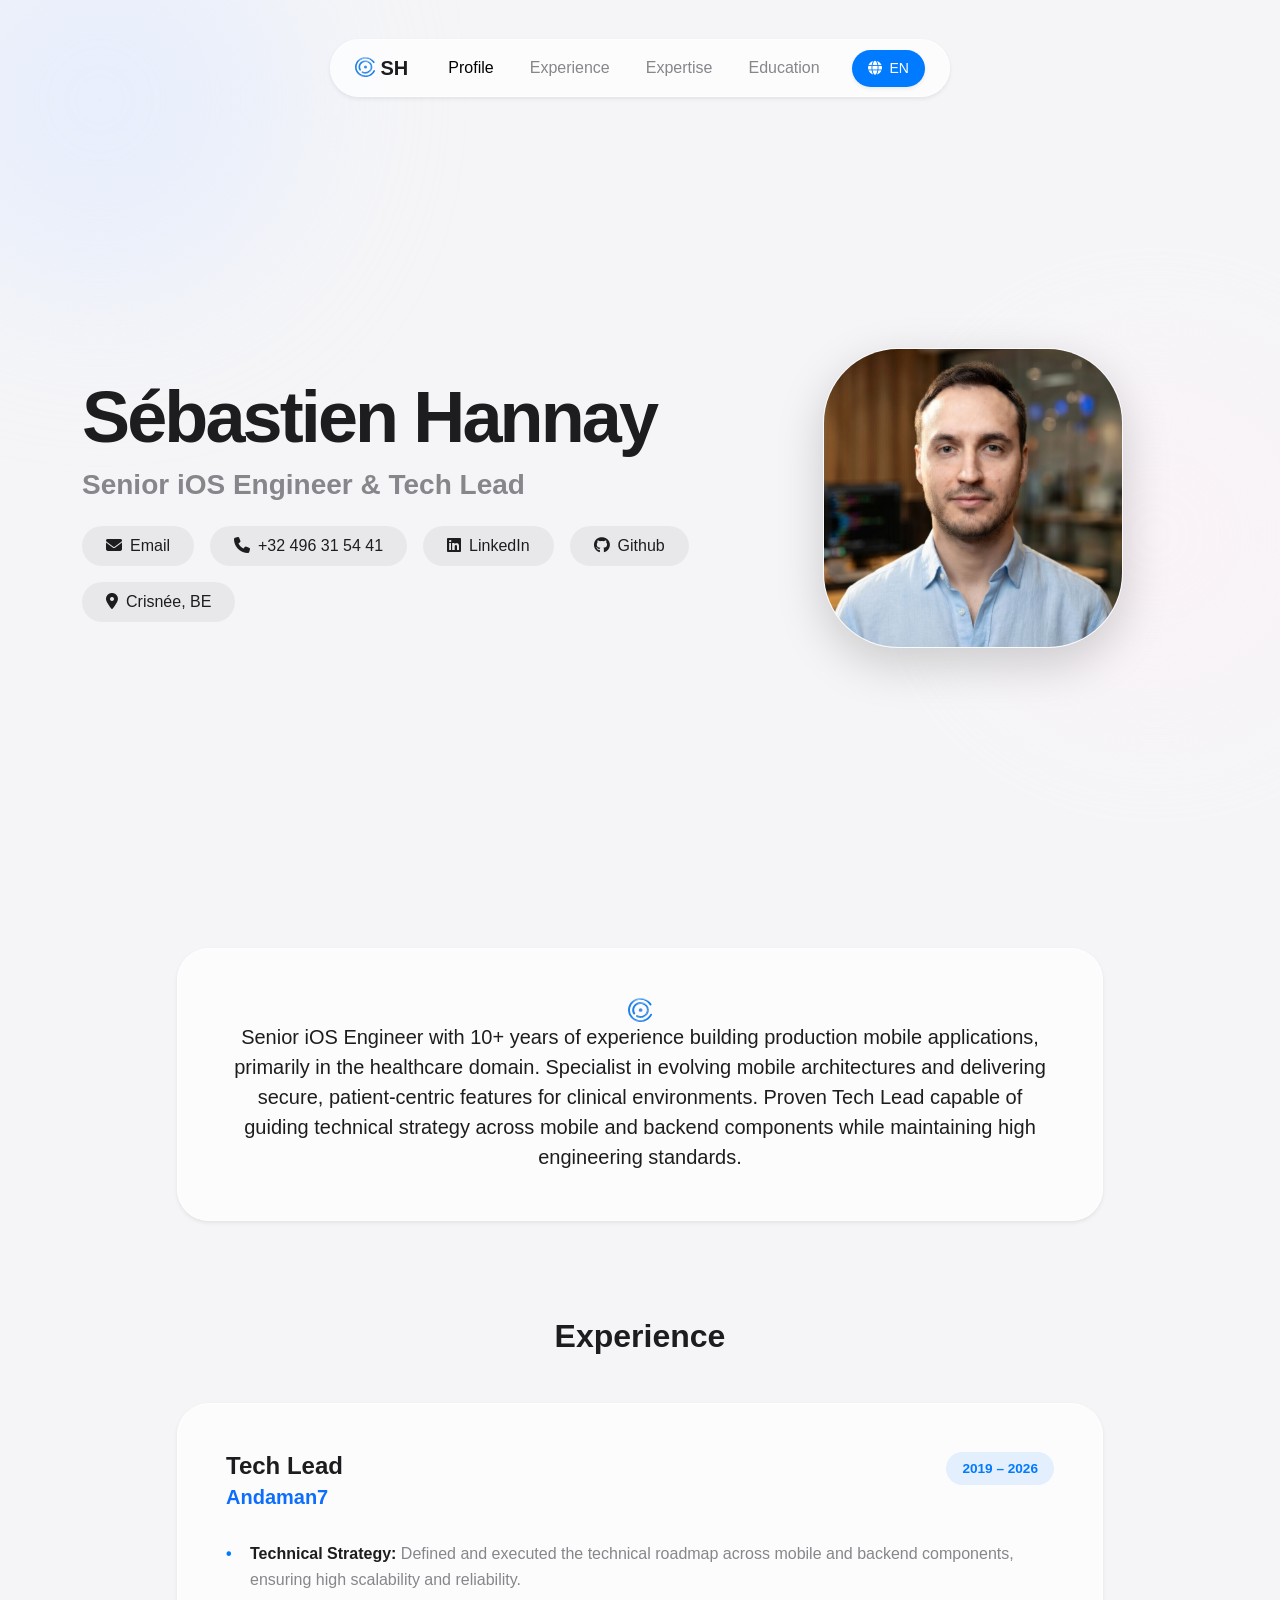
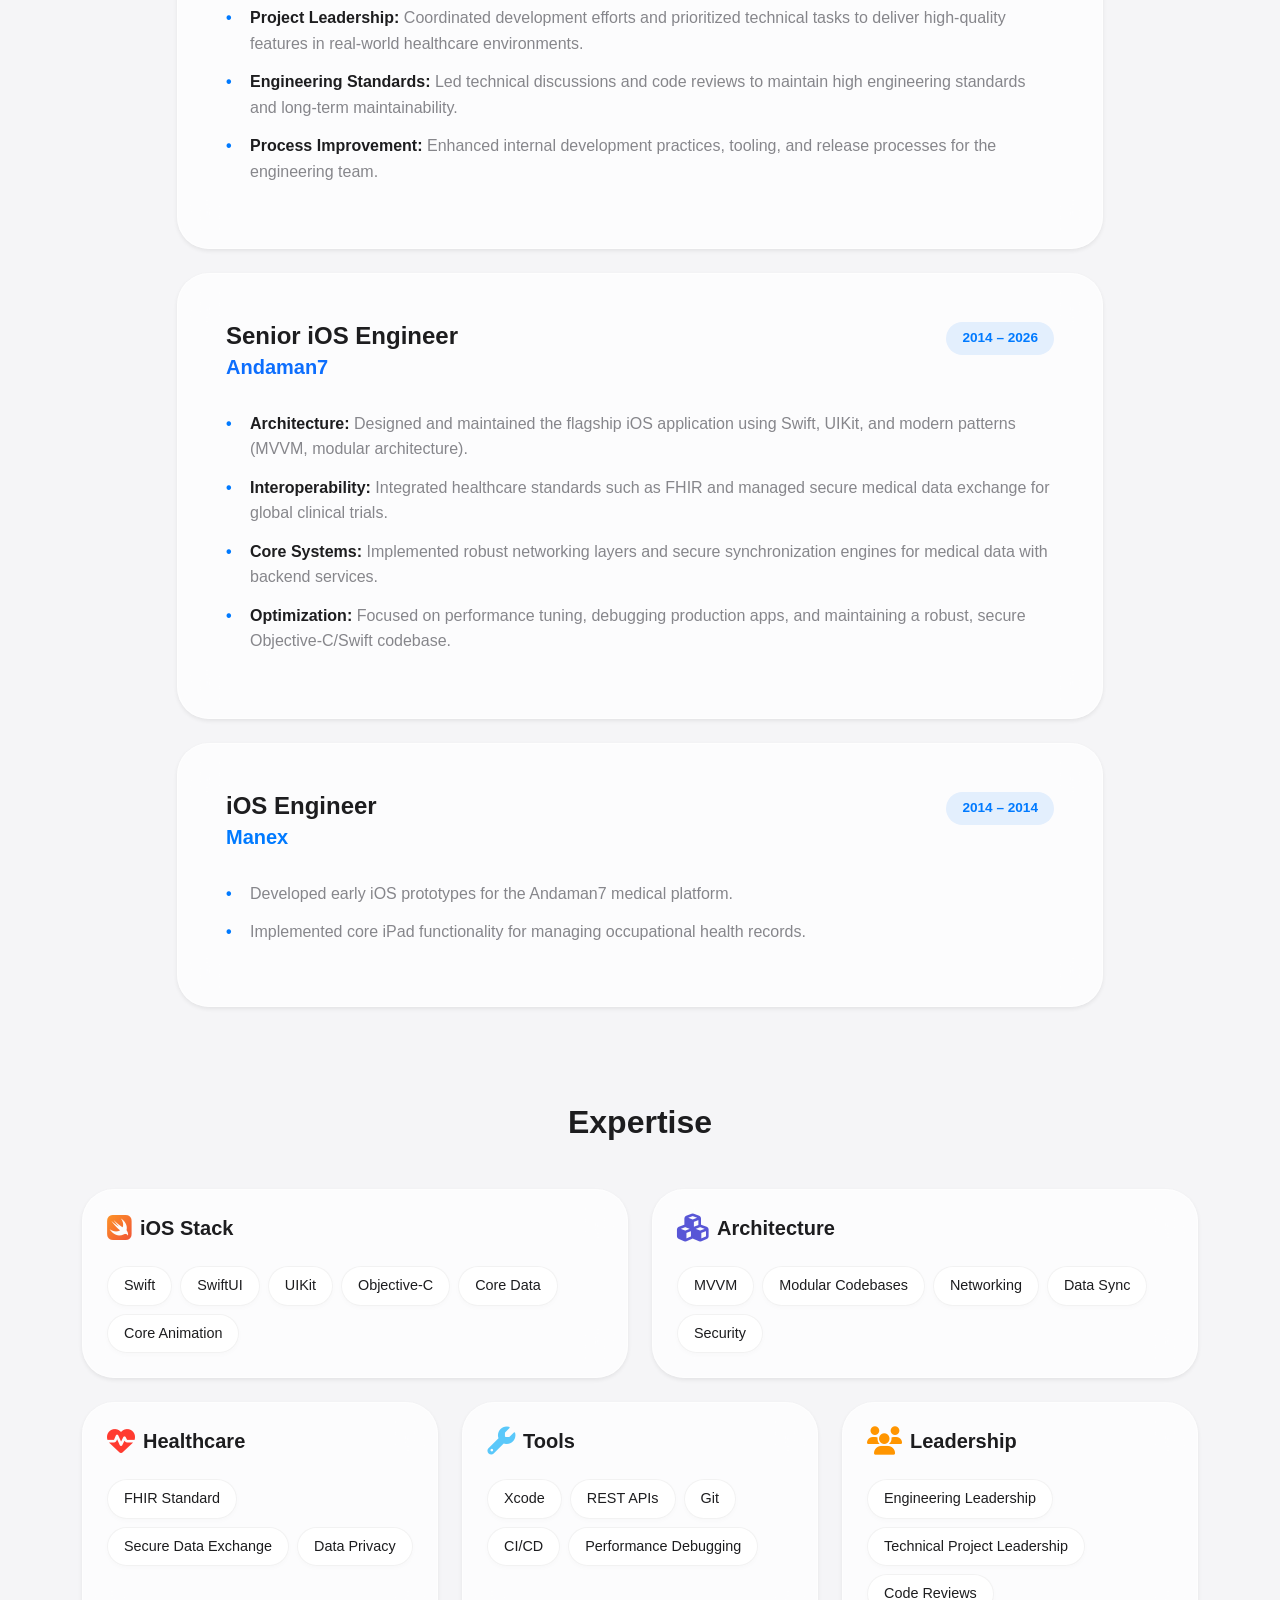
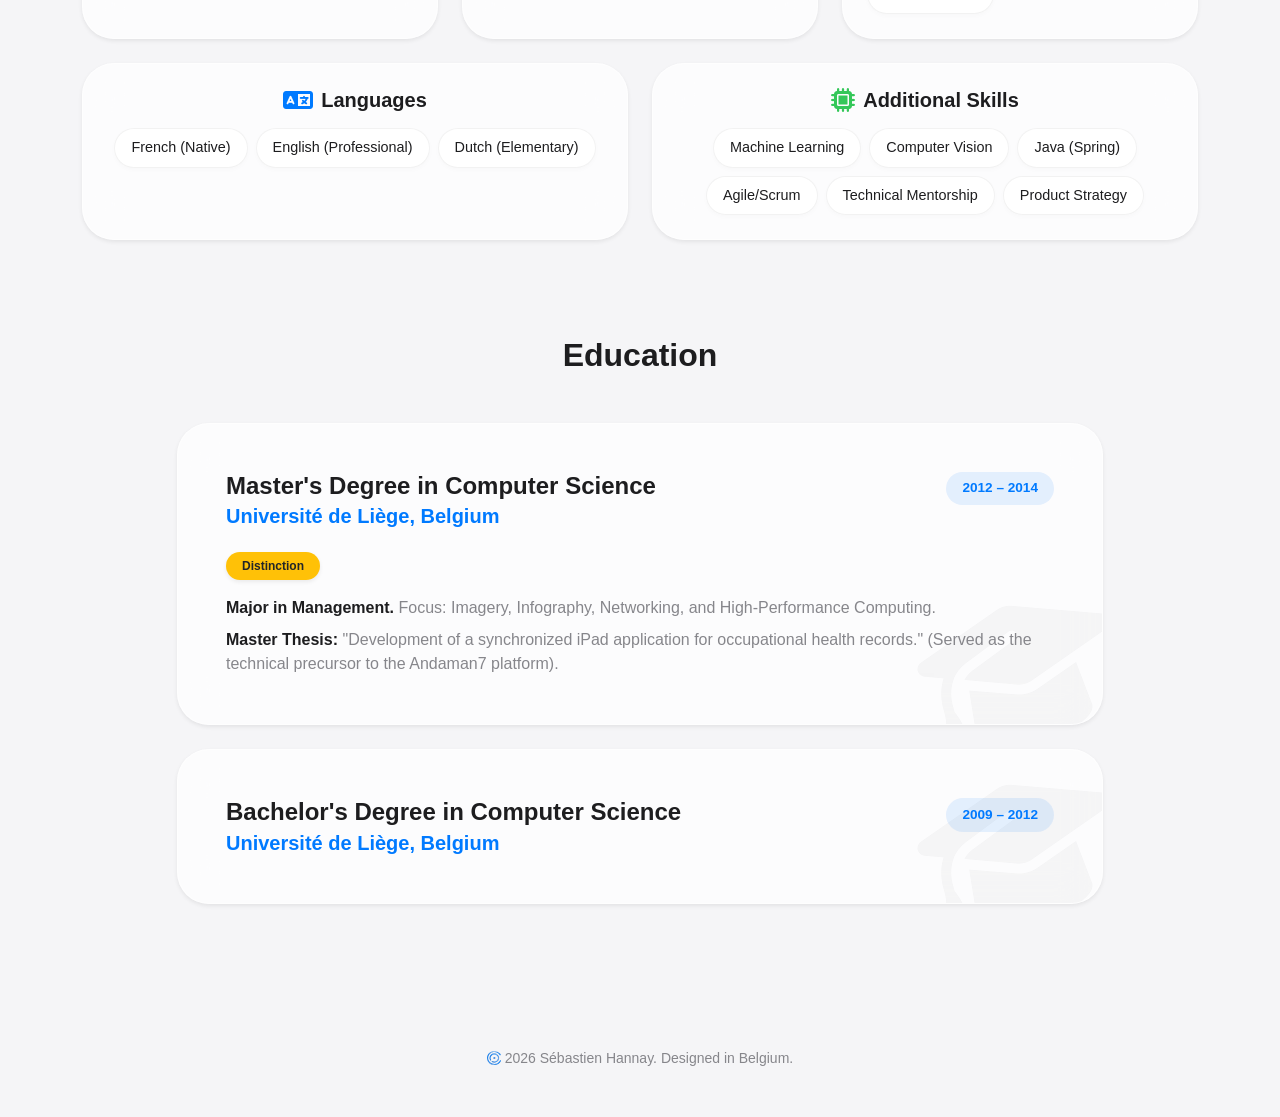
==== public/index.html @ 8edb16ef "first commit" ====
<!DOCTYPE html>
<html lang="en">
<head>
    <meta charset="UTF-8">
    <meta name="viewport" content="width=device-width, initial-scale=1.0">
    <title>Sébastien Hannay - Senior iOS Engineer</title>
    <link rel="icon" type="image/svg+xml" href="resources/coreon_logo_light.svg">
    <link rel="apple-touch-icon" href="resources/coreon_logo.png">

    <!-- Bootstrap 5 CSS -->
    <link href="https://cdn.jsdelivr.net/npm/bootstrap@5.3.2/dist/css/bootstrap.min.css" rel="stylesheet">

    <!-- FontAwesome Icons -->
    <link rel="stylesheet" href="https://cdnjs.cloudflare.com/ajax/libs/font-awesome/6.4.2/css/all.min.css">

    <!-- AOS Animation CSS -->
    <link href="https://unpkg.com/aos@2.3.1/dist/aos.css" rel="stylesheet">

    <!-- Custom iOS CSS -->
    <link rel="stylesheet" href="css/portfolio.css">
</head>
<body class="lang-en" data-bs-spy="scroll" data-bs-target="#main-nav" data-bs-smooth-scroll="true">

    <!-- Floating iOS Dock Navigation -->
    <div class="nav-container fixed-top mt-4 d-flex justify-content-center z-3">
        <!-- Replaced 'rounded-pill' with 'custom-nav' -->
        <nav id="main-nav" class="navbar navbar-expand-md navbar-light ios-glass custom-nav px-4 py-2 shadow-sm">
            <a class="navbar-brand fw-bold ios-text fs-5 me-4" href="#"><img class="text-icon" src="resources/coreon_logo_light.svg" alt="logo"/> SH</a>
            <button class="navbar-toggler border-0" type="button" data-bs-toggle="collapse" data-bs-target="#navbarNav">
                <span class="navbar-toggler-icon"></span>
            </button>
            <div class="collapse navbar-collapse" id="navbarNav">
                <ul class="navbar-nav me-auto fw-medium gap-1">
                    <li class="nav-item"><a class="nav-link rounded-pill px-3" href="#profile"><span class="en">Profile</span><span class="fr">Profil</span></a></li>
                    <li class="nav-item"><a class="nav-link rounded-pill px-3" href="#experience"><span class="en">Experience</span><span class="fr">Expérience</span></a></li>
                    <li class="nav-item"><a class="nav-link rounded-pill px-3" href="#expertise"><span class="en">Expertise</span><span class="fr">Expertise</span></a></li>
                    <li class="nav-item"><a class="nav-link rounded-pill px-3" href="#education"><span class="en">Education</span><span class="fr">Formation</span></a></li>
                </ul>
                <button class="btn btn-ios-primary rounded-pill btn-sm ms-md-3 px-3 py-2 fw-medium shadow-sm lang-switch" onclick="toggleLanguage()">
                    <i class="fa-solid fa-globe me-1"></i>
                    <span class="en">EN</span>
                    <span class="fr">FR</span>
                </button>
            </div>
        </nav>
    </div>

    <!-- Hero Section -->
    <header class="hero-section min-vh-100 d-flex align-items-center position-relative overflow-hidden">
        <!-- Ambient Background Orbs -->
        <div class="ambient-orb orb-1"></div>
        <div class="ambient-orb orb-2"></div>

        <div class="container pt-5 mt-5">
            <div class="row align-items-center flex-column-reverse flex-lg-row">
                <div class="col-lg-7 text-center text-lg-start mt-5 mt-lg-0 z-1" data-aos="fade-up">
                    <h1 class="display-2 fw-bold ios-text mb-2 tracking-tight">Sébastien Hannay</h1>
                    <h2 class="h3 ios-text-secondary fw-semibold mb-4">
                        <span class="en">Senior iOS Engineer & Tech Lead</span>
                        <span class="fr">Ingénieur iOS Senior & Tech Lead</span>
                    </h2>

                    <div class="d-flex flex-wrap justify-content-center justify-content-lg-start gap-3 mt-4">
                        <a href="mailto:seb.hannay@gmail.com" class="btn btn-ios-secondary rounded-pill px-4 py-2 fw-medium"><i class="fa-solid fa-envelope me-2"></i>Email</a>
                        <a href="tel:+32496315441" class="btn btn-ios-secondary rounded-pill px-4 py-2 fw-medium"><i class="fa-solid fa-phone me-2"></i>+32 496 31 54 41</a>
                        <a href="https://linkedin.com/in/sebastienhannay" target="_blank" class="btn btn-ios-secondary rounded-pill px-4 py-2 fw-medium"><i class="fa-brands fa-linkedin me-2"></i>LinkedIn</a>
                        <a href="https://github.com/sebastienhannay" target="_blank" class="btn btn-ios-secondary rounded-pill px-4 py-2 fw-medium"><i class="fa-brands fa-github me-2"></i>Github</a>
                        <span class="btn btn-ios-secondary rounded-pill px-4 py-2 fw-medium pointer-events-none"><i class="fa-solid fa-location-dot me-2"></i>Crisnée, BE</span>
                    </div>
                </div>
                <div class="col-lg-5 text-center z-1" data-aos="zoom-in">
                    <img src="resources/profile.jpg" alt="Sébastien Hannay" class="img-fluid profile-squircle shadow-lg border border-white border-opacity-50">
                </div>
            </div>
        </div>
    </header>

    <!-- Profile Section -->
    <section id="profile" class="py-5 section-padding">
        <div class="container">
            <div class="row justify-content-center">
                <div class="col-lg-10" data-aos="fade-up">
                    <div class="ios-card ios-glass shadow-sm">
                        <div class="card-body p-4 p-md-5 text-center">
                            <img src="resources/coreon_logo_light.svg" width="24px" height="24px" alt="logo"/>
                            <p class="en lead fw-medium ios-text mb-0 lh-base">Senior iOS Engineer with 10+ years of experience building production mobile applications, primarily in the healthcare domain. Specialist in evolving mobile architectures and delivering secure, patient-centric features for clinical environments. Proven Tech Lead capable of guiding technical strategy across mobile and backend components while maintaining high engineering standards.</p>
                            <p class="fr lead fw-medium ios-text mb-0 lh-base">Ingénieur iOS Senior avec plus de 10 ans d'expérience dans le développement d'applications mobiles de production, principalement dans le secteur de la santé (HealthTech). Spécialiste de l'évolution des architectures mobiles et de la mise en œuvre de fonctionnalités sécurisées et centrées sur le patient. Tech Lead confirmé, capable de piloter la stratégie technique sur les composants mobiles et backend tout en maintenant des standards d'ingénierie élevés.</p>
                        </div>
                    </div>
                </div>
            </div>
        </div>
    </section>

    <!-- Experience Section -->
    <section id="experience" class="py-5 section-padding">
        <div class="container">
            <h3 class="fw-bold fs-2 ios-text mb-5 text-center" data-aos="fade-up"><span class="en">Experience</span><span class="fr">Expérience</span></h3>

            <div class="row g-4 justify-content-center">
                <!-- Role 1: Tech Lead -->
                <div class="col-12 col-lg-10" data-aos="fade-up">
                    <div class="ios-card ios-glass shadow-sm h-100 p-4 p-md-5">
                        <div class="d-flex justify-content-between align-items-start flex-column flex-md-row mb-4">
                            <div>
                                <h4 class="fw-bold ios-text mb-1">Tech Lead</h4>
                                <h5 class="ios-blue fw-semibold"><a href="https://www.andaman7.com">Andaman7</a></h5>
                            </div>
                            <span class="ios-tag mt-2 mt-md-0">2019 – 2026</span>
                        </div>
                        <ul class="ios-list">
                            <li class="en"><strong>Technical Strategy:</strong> Defined and executed the technical roadmap across mobile and backend components, ensuring high scalability and reliability.</li>
                            <li class="en"><strong>Project Leadership:</strong> Coordinated development efforts and prioritized technical tasks to deliver high-quality features in real-world healthcare environments.</li>
                            <li class="en"><strong>Engineering Standards:</strong> Led technical discussions and code reviews to maintain high engineering standards and long-term maintainability.</li>
                            <li class="en"><strong>Process Improvement:</strong> Enhanced internal development practices, tooling, and release processes for the engineering team.</li>

                            <li class="fr"><strong>Stratégie technique :</strong> Définition et exécution de la roadmap technique sur les composants mobiles et backend, garantissant scalabilité et fiabilité.</li>
                            <li class="fr"><strong>Leadership de projet :</strong> Coordination des efforts de développement et priorisation des tâches techniques pour livrer des fonctionnalités de haute qualité.</li>
                            <li class="fr"><strong>Standards d'ingénierie :</strong> Animation des discussions techniques et revues de code pour assurer la maintenabilité à long terme et l'excellence technique.</li>
                            <li class="fr"><strong>Amélioration des processus :</strong> Optimisation des pratiques de développement internes, de l'outillage et des processus de mise en production (release).</li>
                        </ul>
                    </div>
                </div>

                <!-- Role 2: Senior iOS -->
                <div class="col-12 col-lg-10" data-aos="fade-up">
                    <div class="ios-card ios-glass shadow-sm h-100 p-4 p-md-5">
                        <div class="d-flex justify-content-between align-items-start flex-column flex-md-row mb-4">
                            <div>
                                <h4 class="fw-bold ios-text mb-1">
                                    <span class="en">Senior iOS Engineer</span><span class="fr">Ingénieur iOS Senior</span>
                                </h4>
                                <h5 class="ios-blue fw-semibold"><a href="https://www.andaman7.com">Andaman7</a></h5>
                            </div>
                            <span class="ios-tag mt-2 mt-md-0">2014 – 2026</span>
                        </div>
                        <ul class="ios-list">
                            <li class="en"><strong>Architecture:</strong> Designed and maintained the flagship iOS application using Swift, UIKit, and modern patterns (MVVM, modular architecture).</li>
                            <li class="en"><strong>Interoperability:</strong> Integrated healthcare standards such as FHIR and managed secure medical data exchange for global clinical trials.</li>
                            <li class="en"><strong>Core Systems:</strong> Implemented robust networking layers and secure synchronization engines for medical data with backend services.</li>
                            <li class="en"><strong>Optimization:</strong> Focused on performance tuning, debugging production apps, and maintaining a robust, secure Objective-C/Swift codebase.</li>

                            <li class="fr"><strong>Architecture :</strong> Conception et maintenance de l'application iOS phare en utilisant Swift, UIKit et des patterns modernes (MVVM, architecture modulaire).</li>
                            <li class="fr"><strong>Interopérabilité :</strong> Intégration des standards de santé tels que FHIR et gestion de l'échange sécurisé de données médicales.</li>
                            <li class="fr"><strong>Systèmes cœurs :</strong> Implémentation de couches réseau robustes et de moteurs de synchronisation sécurisés pour les données médicales.</li>
                            <li class="fr"><strong>Optimisation :</strong> Focus sur l'optimisation des performances, le débogage d'applications en production et la maintenance d'une base de code Objective-C/Swift sécurisée.</li>
                        </ul>
                    </div>
                </div>

                <!-- Role 3: Manex -->
                <div class="col-12 col-lg-10" data-aos="fade-up">
                    <div class="ios-card ios-glass shadow-sm h-100 p-4 p-md-5">
                        <div class="d-flex justify-content-between align-items-start flex-column flex-md-row mb-4">
                            <div>
                                <h4 class="fw-bold ios-text mb-1">
                                    <span class="en">iOS Engineer</span><span class="fr">Ingénieur iOS</span>
                                </h4>
                                <h5 class="ios-blue fw-semibold">Manex</h5>
                            </div>
                            <span class="ios-tag mt-2 mt-md-0">2014 – 2014</span>
                        </div>
                        <ul class="ios-list mb-0">
                            <li class="en">Developed early iOS prototypes for the Andaman7 medical platform.</li>
                            <li class="en">Implemented core iPad functionality for managing occupational health records.</li>

                            <li class="fr">Développement des premiers prototypes iOS pour la plateforme médicale Andaman7.</li>
                            <li class="fr">Implémentation des fonctionnalités clés sur iPad pour la gestion des dossiers de santé au travail.</li>
                        </ul>
                    </div>
                </div>
            </div>
        </div>
    </section>

    <section id="expertise" class="py-5 section-padding">
        <div class="container">
            <h3 class="fw-bold fs-2 ios-text mb-5 text-center" data-aos="fade-up"><span class="en">Expertise</span><span class="fr">Expertise</span></h3>

            <div class="row g-4">
                <!-- Stack (Swift Custom Gradient) -->
                <div class="col-md-6" data-aos="zoom-in">
                    <div class="ios-card ios-glass shadow-sm h-100 p-4">
                        <h5 class="fw-bold ios-text mb-4 d-flex align-items-center"><i class="fa-brands fa-swift me-2 fs-3"></i> iOS Stack</h5>
                        <div class="d-flex flex-wrap gap-2">
                            <span class="ios-pill">Swift</span><span class="ios-pill">SwiftUI</span><span class="ios-pill">UIKit</span>
                            <span class="ios-pill">Objective-C</span><span class="ios-pill">Core Data</span><span class="ios-pill">Core Animation</span>
                        </div>
                    </div>
                </div>

                <!-- Architecture (iOS Indigo) -->
                <div class="col-md-6" data-aos="zoom-in" data-aos-delay="50">
                    <div class="ios-card ios-glass shadow-sm h-100 p-4">
                        <h5 class="fw-bold ios-text mb-4 d-flex align-items-center"><i class="fa-solid fa-cubes ios-indigo me-2 fs-3"></i> Architecture</h5>
                        <div class="d-flex flex-wrap gap-2 en">
                            <span class="ios-pill">MVVM</span><span class="ios-pill">Modular Codebases</span>
                            <span class="ios-pill">Networking</span><span class="ios-pill">Data Sync</span><span class="ios-pill">Security</span>
                        </div>
                        <div class="d-flex flex-wrap gap-2 fr">
                            <span class="ios-pill">MVVM</span><span class="ios-pill">Architecture Modulaire</span>
                            <span class="ios-pill">Réseau</span><span class="ios-pill">Sync. de données</span><span class="ios-pill">Sécurité</span>
                        </div>
                    </div>
                </div>

                <!-- Healthcare (iOS Red) -->
                <div class="col-lg-4 col-md-6" data-aos="zoom-in" data-aos-delay="100">
                    <div class="ios-card ios-glass shadow-sm h-100 p-4">
                        <h5 class="fw-bold ios-text mb-4 d-flex align-items-center"><i class="fa-solid fa-heart-pulse ios-red me-2 fs-3"></i> <span class="en">Healthcare</span><span class="fr">HealthTech</span></h5>
                        <div class="d-flex flex-wrap gap-2 en">
                            <span class="ios-pill">FHIR Standard</span><span class="ios-pill">Secure Data Exchange</span><span class="ios-pill">Data Privacy</span>
                        </div>
                        <div class="d-flex flex-wrap gap-2 fr">
                            <span class="ios-pill">Standard FHIR</span><span class="ios-pill">Échange Sécurisé</span><span class="ios-pill">Confidentialité</span>
                        </div>
                    </div>
                </div>

                <!-- Tools (iOS Teal) -->
                <div class="col-lg-4 col-md-6" data-aos="zoom-in" data-aos-delay="150">
                    <div class="ios-card ios-glass shadow-sm h-100 p-4">
                        <h5 class="fw-bold ios-text mb-4 d-flex align-items-center"><i class="fa-solid fa-wrench ios-teal me-2 fs-3"></i> <span class="en">Tools</span><span class="fr">Outils</span></h5>
                        <div class="d-flex flex-wrap gap-2">
                            <span class="ios-pill">Xcode</span><span class="ios-pill">REST APIs</span><span class="ios-pill">Git</span>
                            <span class="ios-pill">CI/CD</span><span class="ios-pill">Performance Debugging</span>
                        </div>
                    </div>
                </div>

                <!-- Leadership (iOS Orange) -->
                <div class="col-lg-4 col-md-12" data-aos="zoom-in" data-aos-delay="200">
                    <div class="ios-card ios-glass shadow-sm h-100 p-4">
                        <h5 class="fw-bold ios-text mb-4 d-flex align-items-center"><i class="fa-solid fa-users ios-orange me-2 fs-3"></i> Leadership</h5>
                        <div class="d-flex flex-wrap gap-2 en">
                            <span class="ios-pill">Engineering Leadership</span><span class="ios-pill">Technical Project Leadership</span><span class="ios-pill">Code Reviews</span>
                        </div>
                        <div class="d-flex flex-wrap gap-2 fr">
                            <span class="ios-pill">Leadership Technique</span><span class="ios-pill">Leadership de Projet</span><span class="ios-pill">Revues de Code</span>
                        </div>
                    </div>
                </div>

                <!-- Languages (iOS Blue) -->
                <div class="col-md-6" data-aos="zoom-in" data-aos-delay="250">
                    <div class="ios-card ios-glass shadow-sm h-100 p-4 text-center">
                        <h6 class="fw-bold ios-text mb-3 fs-5 d-flex justify-content-center align-items-center"><i class="fa-solid fa-language ios-blue me-2 fs-4"></i><span class="en">Languages</span><span class="fr">Langues</span></h6>
                        <div class="d-flex flex-wrap justify-content-center gap-2">
                            <span class="ios-pill"><span class="en">French (Native)</span><span class="fr">Français (Maternel)</span></span>
                            <span class="ios-pill"><span class="en">English (Professional)</span><span class="fr">Anglais (Professionnel)</span></span>
                            <span class="ios-pill"><span class="en">Dutch (Elementary)</span><span class="fr">Néerlandais (Élémentaire)</span></span>
                        </div>
                    </div>
                </div>

                <!-- Additional Skills (iOS Green) -->
                <div class="col-md-6" data-aos="zoom-in" data-aos-delay="300">
                    <div class="ios-card ios-glass shadow-sm h-100 p-4 text-center">
                        <h6 class="fw-bold ios-text mb-3 fs-5 d-flex justify-content-center align-items-center"><i class="fa-solid fa-microchip ios-green me-2 fs-4"></i><span class="en">Additional Skills</span><span class="fr">Compétences diverses</span></h6>
                        <div class="d-flex flex-wrap justify-content-center gap-2">
                            <span class="ios-pill">Machine Learning</span><span class="ios-pill">Computer Vision</span>
                            <span class="ios-pill">Java (Spring)</span><span class="ios-pill">Agile/Scrum</span>
                            <span class="ios-pill en">Technical Mentorship</span><span class="ios-pill fr">Mentorat technique</span>
                            <span class="ios-pill en">Product Strategy</span><span class="ios-pill fr">Stratégie produit</span>
                        </div>
                    </div>
                </div>

            </div>
        </div>
    </section>

    <!-- Education Section -->
    <section id="education" class="py-5 section-padding mb-5">
        <div class="container">
            <h3 class="fw-bold fs-2 ios-text mb-5 text-center" data-aos="fade-up"><span class="en">Education</span><span class="fr">Formation</span></h3>

            <div class="row g-4 justify-content-center">
                <!-- Masters Card -->
                <div class="col-lg-10" data-aos="fade-up">
                    <div class="ios-card ios-glass shadow-sm h-100 p-4 p-md-5 position-relative overflow-hidden">

                        <!-- Watermark Icon fixed with custom CSS class -->
                        <i class="fa-solid fa-graduation-cap watermark-icon"></i>

                        <div class="d-flex justify-content-between align-items-start flex-column flex-md-row mb-3 position-relative z-1">
                            <div>
                                <h4 class="fw-bold ios-text mb-1">
                                    <span class="en">Master's Degree in Computer Science</span>
                                    <span class="fr">Master en Sciences Informatiques</span>
                                </h4>
                                <h5 class="ios-blue fw-semibold">Université de Liège, Belgium</h5>
                            </div>
                            <span class="ios-tag mt-2 mt-md-0">2012 – 2014</span>
                        </div>

                        <div class="mb-3 position-relative z-1">
                            <span class="badge bg-warning text-dark px-3 py-2 rounded-pill fw-bold shadow-sm">Distinction</span>
                        </div>

                        <div class="ios-text-secondary position-relative z-1">
                            <p class="en mb-2"><strong class="ios-text">Major in Management.</strong> Focus: Imagery, Infography, Networking, and High-Performance Computing.</p>
                            <p class="en mb-0"><strong class="ios-text">Master Thesis:</strong> "Development of a synchronized iPad application for occupational health records." (Served as the technical precursor to the Andaman7 platform).</p>

                            <p class="fr mb-2"><strong class="ios-text">Finalité spécialisée en Gestion.</strong> Options : Imagerie, Infographie, Réseaux et Calcul Haute Performance.</p>
                            <p class="fr mb-0"><strong class="ios-text">Mémoire de fin d'études :</strong> "Développement d'une application iPad synchronisée pour les dossiers de santé au travail" (précurseur technique de la plateforme Andaman7).</p>
                        </div>
                    </div>
                </div>

                <!-- Bachelors Card -->
                <div class="col-lg-10" data-aos="fade-up" data-aos-delay="100">
                    <div class="ios-card ios-glass shadow-sm h-100 p-4 p-md-5 position-relative overflow-hidden">

                        <!-- Added Watermark Icon to second card -->
                        <i class="fa-solid fa-graduation-cap watermark-icon"></i>

                        <div class="d-flex justify-content-between align-items-start flex-column flex-md-row position-relative z-1">
                            <div>
                                <h4 class="fw-bold ios-text mb-1">
                                    <span class="en">Bachelor's Degree in Computer Science</span>
                                    <span class="fr">Bachelier en Sciences Informatiques</span>
                                </h4>
                                <h5 class="ios-blue fw-semibold mb-0">Université de Liège, Belgium</h5>
                            </div>
                            <span class="ios-tag mt-2 mt-md-0">2009 – 2012</span>
                        </div>
                    </div>
                </div>
            </div>
        </div>
    </section>

    <!-- Footer -->
    <footer class="py-5 text-center mt-5">
        <div class="container">
            <p class="mb-0 ios-text-secondary small fw-medium"><img class="text-icon" src="resources/coreon_logo_light.svg" alt="logo"/> <script>document.write(new Date().getFullYear())</script> Sébastien Hannay. <span class="en">Designed in Belgium.</span><span class="fr">Conçu en Belgique.</span></p>
        </div>
    </footer>

    <!-- Bootstrap & AOS JS -->
    <script src="https://cdn.jsdelivr.net/npm/bootstrap@5.3.2/dist/js/bootstrap.bundle.min.js"></script>
    <script src="https://unpkg.com/aos@2.3.1/dist/aos.js"></script>
    <script src="js/portfolio.js"></script>

</body>
</html>
---- public/css/portfolio.css ----
:root {
    /* Apple iOS Color Palette */
    --ios-bg: #F5F5F7;
    --ios-card-bg: rgba(255, 255, 255, 0.7);
    --ios-card-border: rgba(255, 255, 255, 0.5);
    --ios-blue: #007AFF;
    --ios-red: #FF3B30;       /* Healthcare */
    --ios-orange: #FF9500;    /* Leadership */
    --ios-green: #34C759;     /* Microchip / Additional */
    --ios-teal: #5AC8FA;      /* Tools */
    --ios-indigo: #5856D6;    /* Architecture */
    --ios-text: #1D1D1F;
    --ios-text-secondary: #86868B;

    /* Native System Font Stack */
    --font-family: -apple-system, BlinkMacSystemFont, "SF Pro Display", "SF Pro Text", "Helvetica Neue", sans-serif;
}

body {
    background-color: var(--ios-bg);
    color: var(--ios-text);
    font-family: var(--font-family);
    -webkit-font-smoothing: antialiased;
    -moz-osx-font-smoothing: grayscale;
    overflow-x: hidden;
}

/* Language Switcher Core */
body.lang-en .fr { display: none !important; }
body.lang-fr .en { display: none !important; }

a { text-decoration: none !important; }

/* Typography Tweaks */
.tracking-tight { letter-spacing: -0.04em; }
.ios-text { color: var(--ios-text) !important; }
.ios-text-secondary { color: var(--ios-text-secondary) !important; }
.ios-blue { color: var(--ios-blue) !important; }
.ios-red { color: var(--ios-red) !important; }
.ios-orange { color: var(--ios-orange) !important; }
.ios-green { color: var(--ios-green) !important; }
.ios-teal { color: var(--ios-teal) !important; }
.ios-indigo { color: var(--ios-indigo) !important; }

/* Liquid Glass (Glassmorphism) Engine */
.ios-glass {
    background: var(--ios-card-bg);
    backdrop-filter: saturate(180%) blur(20px);
    -webkit-backdrop-filter: saturate(180%) blur(20px);
    border: 1px solid var(--ios-card-border);
}

/* Floating Navbar Overrides */
.nav-container { padding-top: 15px; }
.navbar .nav-link {
    color: var(--ios-text-secondary);
    transition: color 0.2s, background-color 0.2s;
}
.navbar .nav-link:hover, .navbar .nav-link:active {
    color: var(--ios-text);
    background-color: rgba(0,0,0,0.05);
}

/* Custom Navbar Radius (Fix for Mobile Menu Overflow) */
.custom-nav {
    border-radius: 30px;
    transition: border-radius 0.3s ease;
}

@media (max-width: 767px) {
    .custom-nav {
        border-radius: 24px; /* Switches to a rounded rectangle on mobile to hold the expanded menu cleanly */
    }
    .navbar-collapse {
        margin-top: 1rem;
        padding-top: 1rem;
        border-top: 1px solid rgba(0, 0, 0, 0.05);
    }
}

/* Ambient Background Orbs for Liquid Feel */
.ambient-orb {
    position: absolute;
    border-radius: 50%;
    filter: blur(80px);
    z-index: 0;
    opacity: 0.6;
    animation: drift 15s infinite alternate ease-in-out;
}
.orb-1 {
    width: 400px; height: 400px;
    background: #e0eaff;
    top: -100px; left: -100px;
}
.orb-2 {
    width: 350px; height: 350px;
    background: #fdf2f8;
    top: 40%; right: -50px;
}
@keyframes drift {
    100% { transform: translate(30px, 50px) scale(1.1); }
}

/* Profile Image (Squircle simulation) */
.profile-squircle {
    width: 300px;
    height: 300px;
    object-fit: cover;
    border-radius: 25%;
    transition: transform 0.5s cubic-bezier(0.2, 0.8, 0.2, 1);
}
.profile-squircle:hover {
    transform: scale(1.05);
}

/* iOS Cards */
.ios-card {
    border-radius: 32px;
    transition: transform 0.4s cubic-bezier(0.2, 0.8, 0.2, 1), box-shadow 0.4s ease;
    overflow: hidden;
}
.ios-card:hover {
    transform: scale(1.02);
    box-shadow: 0 20px 40px rgba(0,0,0,0.06) !important;
}

/* Custom Watermark Icon (Fix for Education cards) */
.watermark-icon {
    position: absolute;
    right: -20px;
    bottom: -30px;
    font-size: 10rem;
    color: var(--ios-text);
    opacity: 0.03; /* Pure, subtle iOS style */
    transform: rotate(-15deg);
    z-index: 0;
    pointer-events: none; /* Ensures the icon doesn't block text selection */
}

/* iOS Buttons */
.btn-ios-primary {
    background-color: var(--ios-blue);
    color: white;
    border: none;
    transition: all 0.2s;
}
.btn-ios-primary:hover {
    background-color: #0062CC;
    transform: scale(1.05);
}
.btn-ios-secondary {
    background-color: rgba(0,0,0,0.05);
    color: var(--ios-text);
    border: none;
    transition: all 0.2s;
}
.btn-ios-secondary:hover {
    background-color: rgba(0,0,0,0.1);
}

/* Authentic Swift Icon Color */
.fa-swift {
    background: linear-gradient(135deg, #FD9426 0%, #F05138 100%);
    -webkit-background-clip: text;
    -webkit-text-fill-color: transparent;
    display: inline-block;
}

/* Status Indicator */
.status-dot {
    width: 10px; height: 10px;
    background-color: #34C759;
    border-radius: 50%;
    box-shadow: 0 0 8px rgba(52, 199, 89, 0.5);
}

/* Lists & Tags */
.ios-list {
    list-style: none; padding-left: 0; color: var(--ios-text-secondary);
}
.ios-list li {
    position: relative; padding-left: 1.5rem; margin-bottom: 0.8rem; line-height: 1.6;
}
.ios-list li::before {
    content: "•"; position: absolute; left: 0; color: var(--ios-blue); font-weight: bold;
}
.ios-list strong { color: var(--ios-text); font-weight: 600; }

.ios-tag {
    background-color: rgba(0, 122, 255, 0.1);
    color: var(--ios-blue);
    padding: 0.4rem 1rem;
    border-radius: 20px;
    font-size: 0.85rem;
    font-weight: 600;
}

/* Skill Pills */
.ios-pill {
    background-color: rgba(255,255,255,0.8);
    border: 1px solid rgba(0,0,0,0.05);
    color: var(--ios-text);
    padding: 0.5rem 1rem;
    border-radius: 20px;
    font-weight: 500;
    font-size: 0.9rem;
    box-shadow: 0 2px 5px rgba(0,0,0,0.02);
}

/* Scroll Offset */
section { scroll-margin-top: 120px; }

.text-icon {
    height: 1em;
    width: auto;
    vertical-align: -0.1em;
}
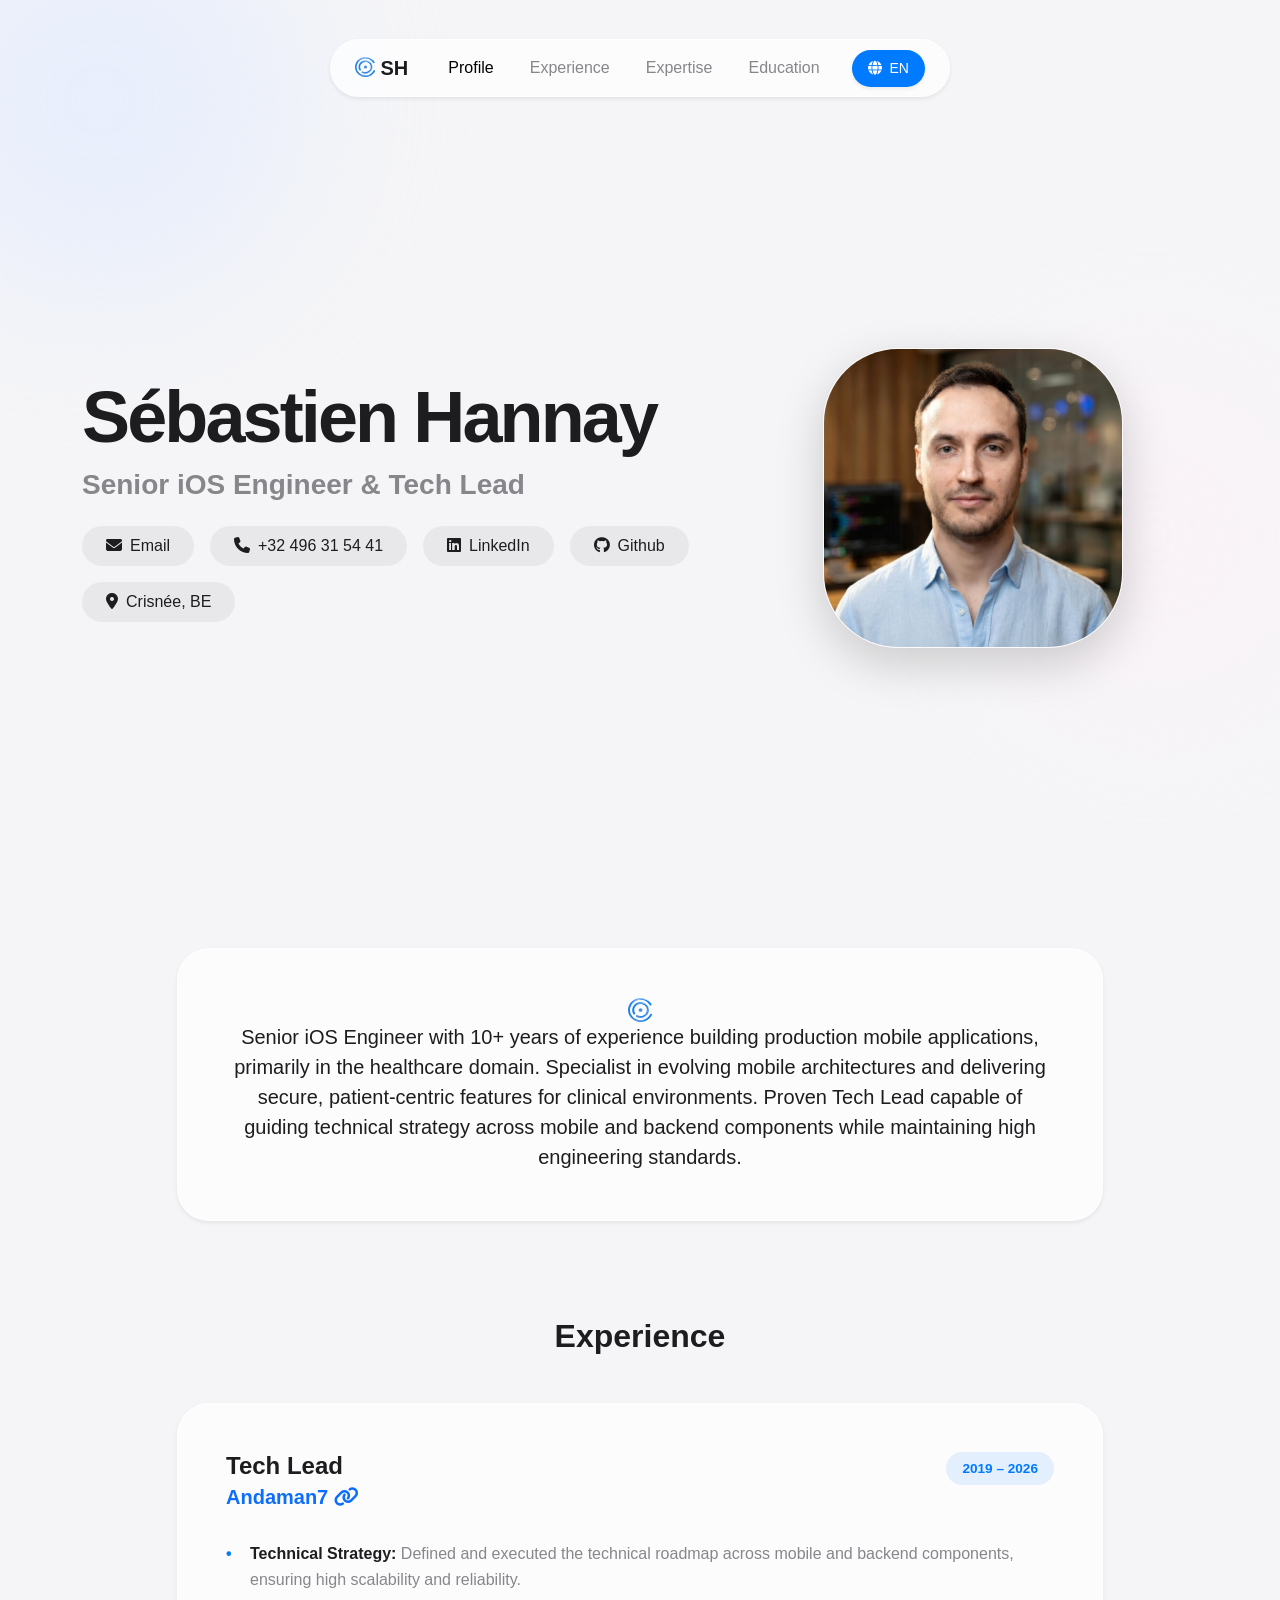
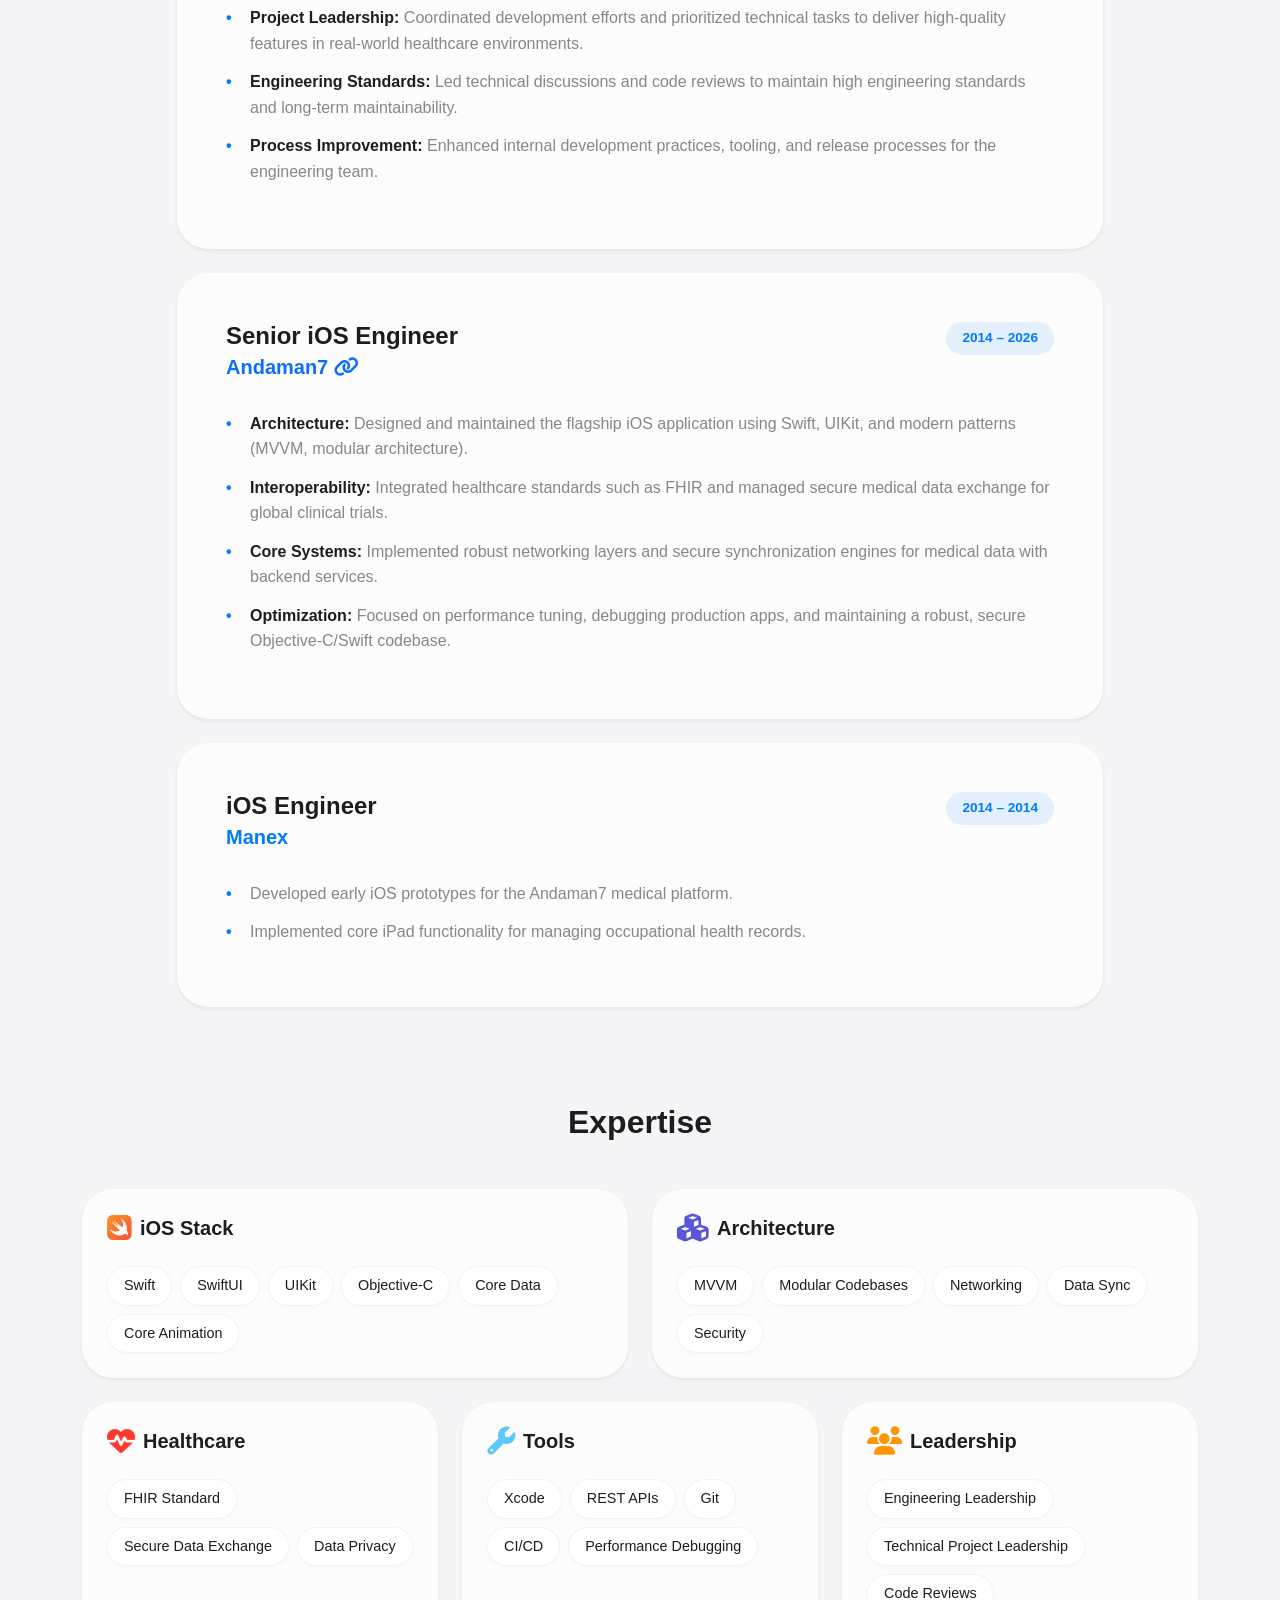
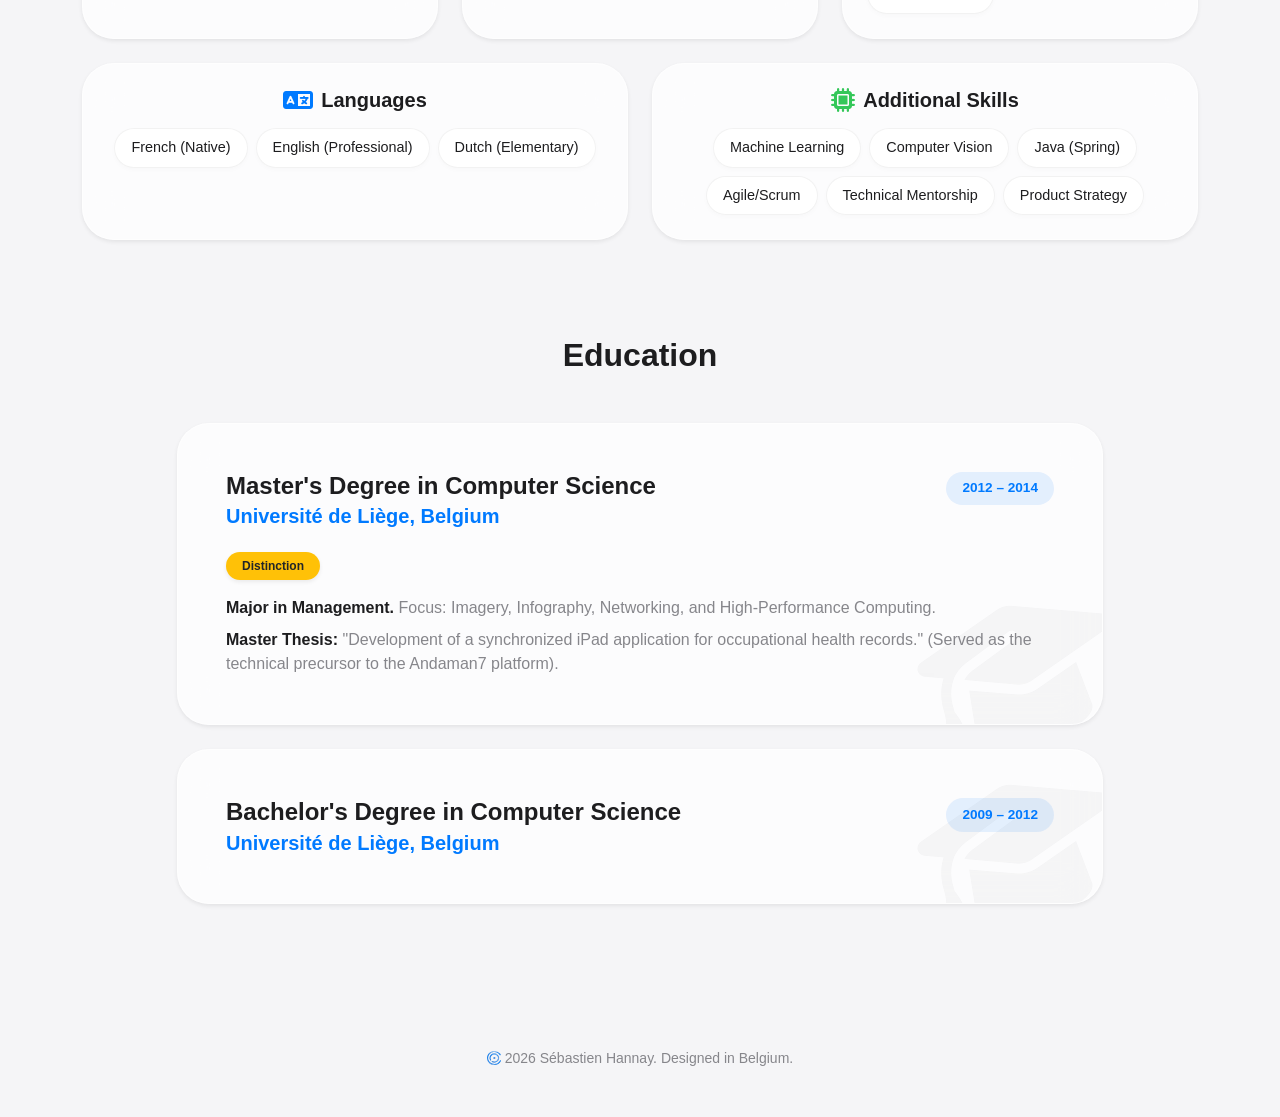
==== commit 2755184b: "add link icon to Andaman7" ====
--- a/public/index.html
+++ b/public/index.html
@@ -104,7 +104,7 @@
                         <div class="d-flex justify-content-between align-items-start flex-column flex-md-row mb-4">
                             <div>
                                 <h4 class="fw-bold ios-text mb-1">Tech Lead</h4>
-                                <h5 class="ios-blue fw-semibold"><a href="https://www.andaman7.com">Andaman7</a></h5>
+                                <h5 class="ios-blue fw-semibold"><a href="https://www.andaman7.com">Andaman7 <i class="fa-solid fa-link me-2"></i></a></h5>
                             </div>
                             <span class="ios-tag mt-2 mt-md-0">2019 – 2026</span>
                         </div>
@@ -130,7 +130,7 @@
                                 <h4 class="fw-bold ios-text mb-1">
                                     <span class="en">Senior iOS Engineer</span><span class="fr">Ingénieur iOS Senior</span>
                                 </h4>
-                                <h5 class="ios-blue fw-semibold"><a href="https://www.andaman7.com">Andaman7</a></h5>
+                                <h5 class="ios-blue fw-semibold"><a href="https://www.andaman7.com">Andaman7 <i class="fa-solid fa-link me-2"></i></a></h5>
                             </div>
                             <span class="ios-tag mt-2 mt-md-0">2014 – 2026</span>
                         </div>
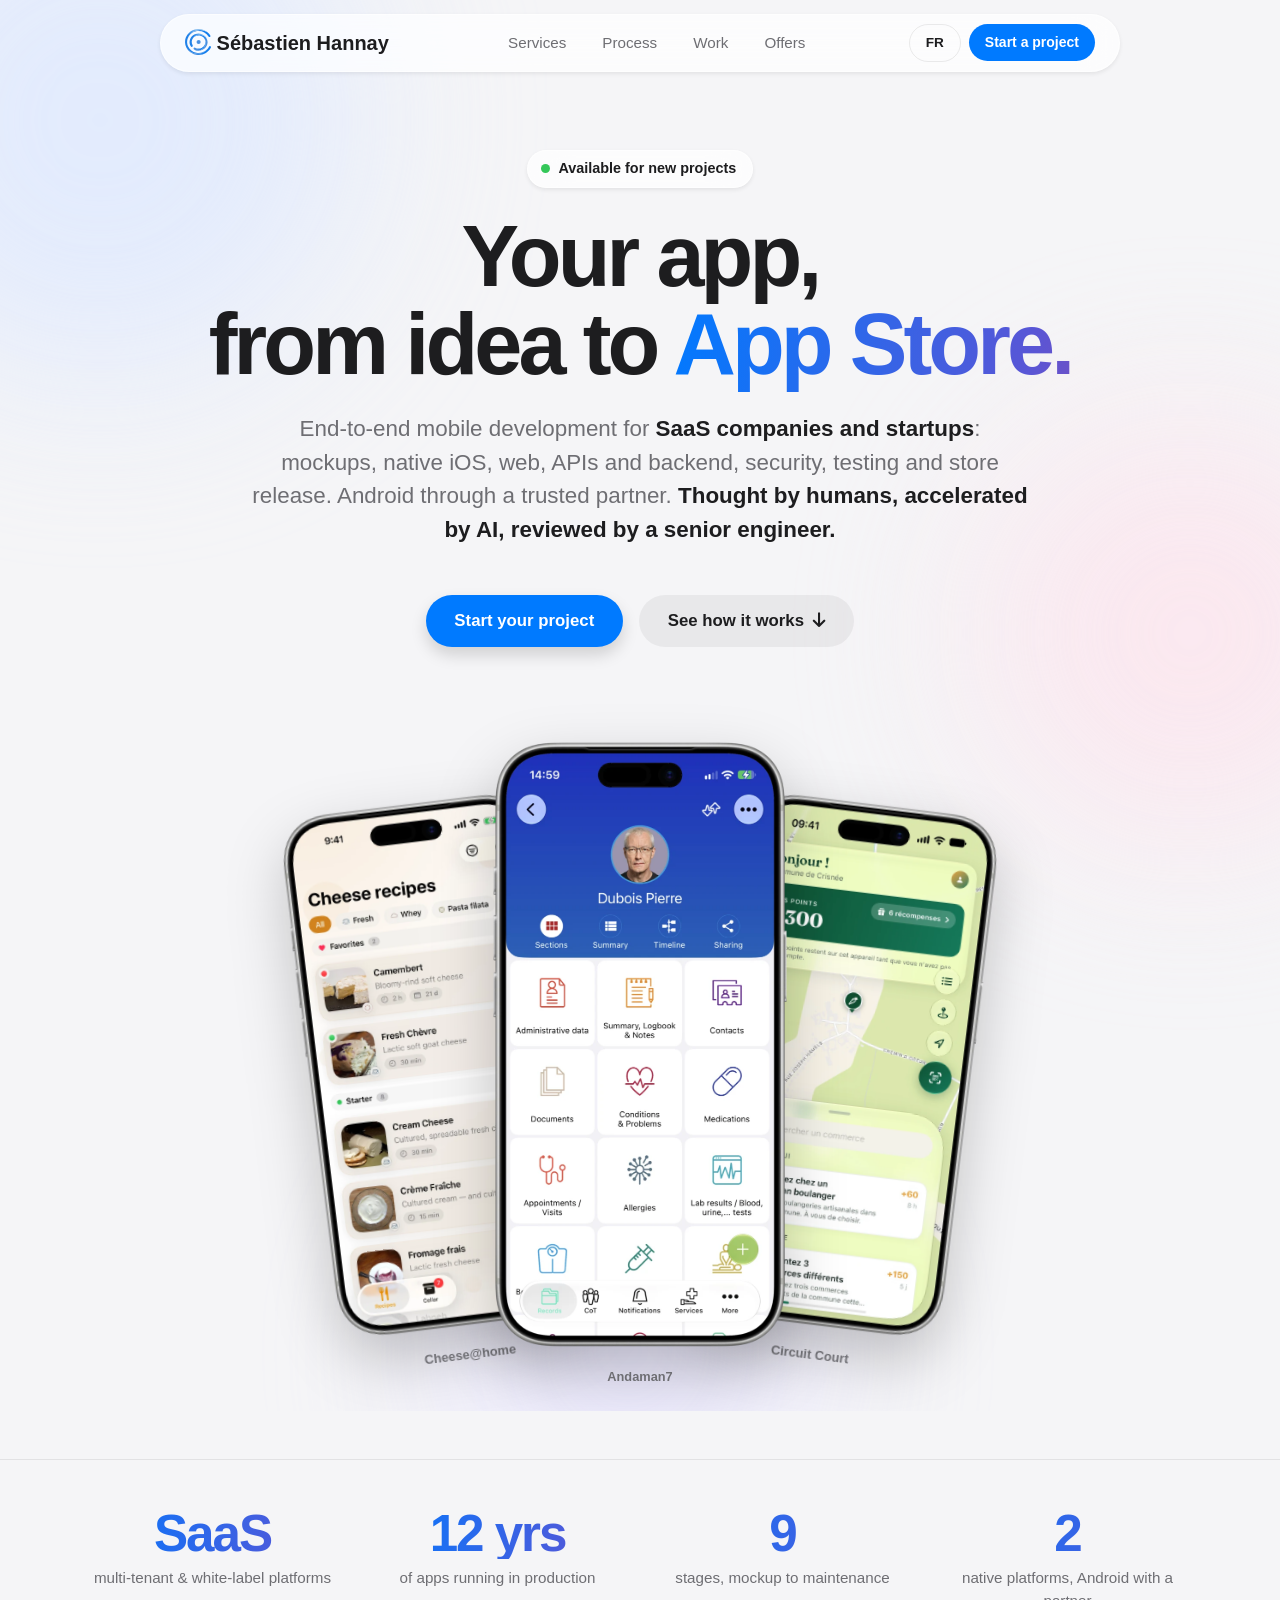
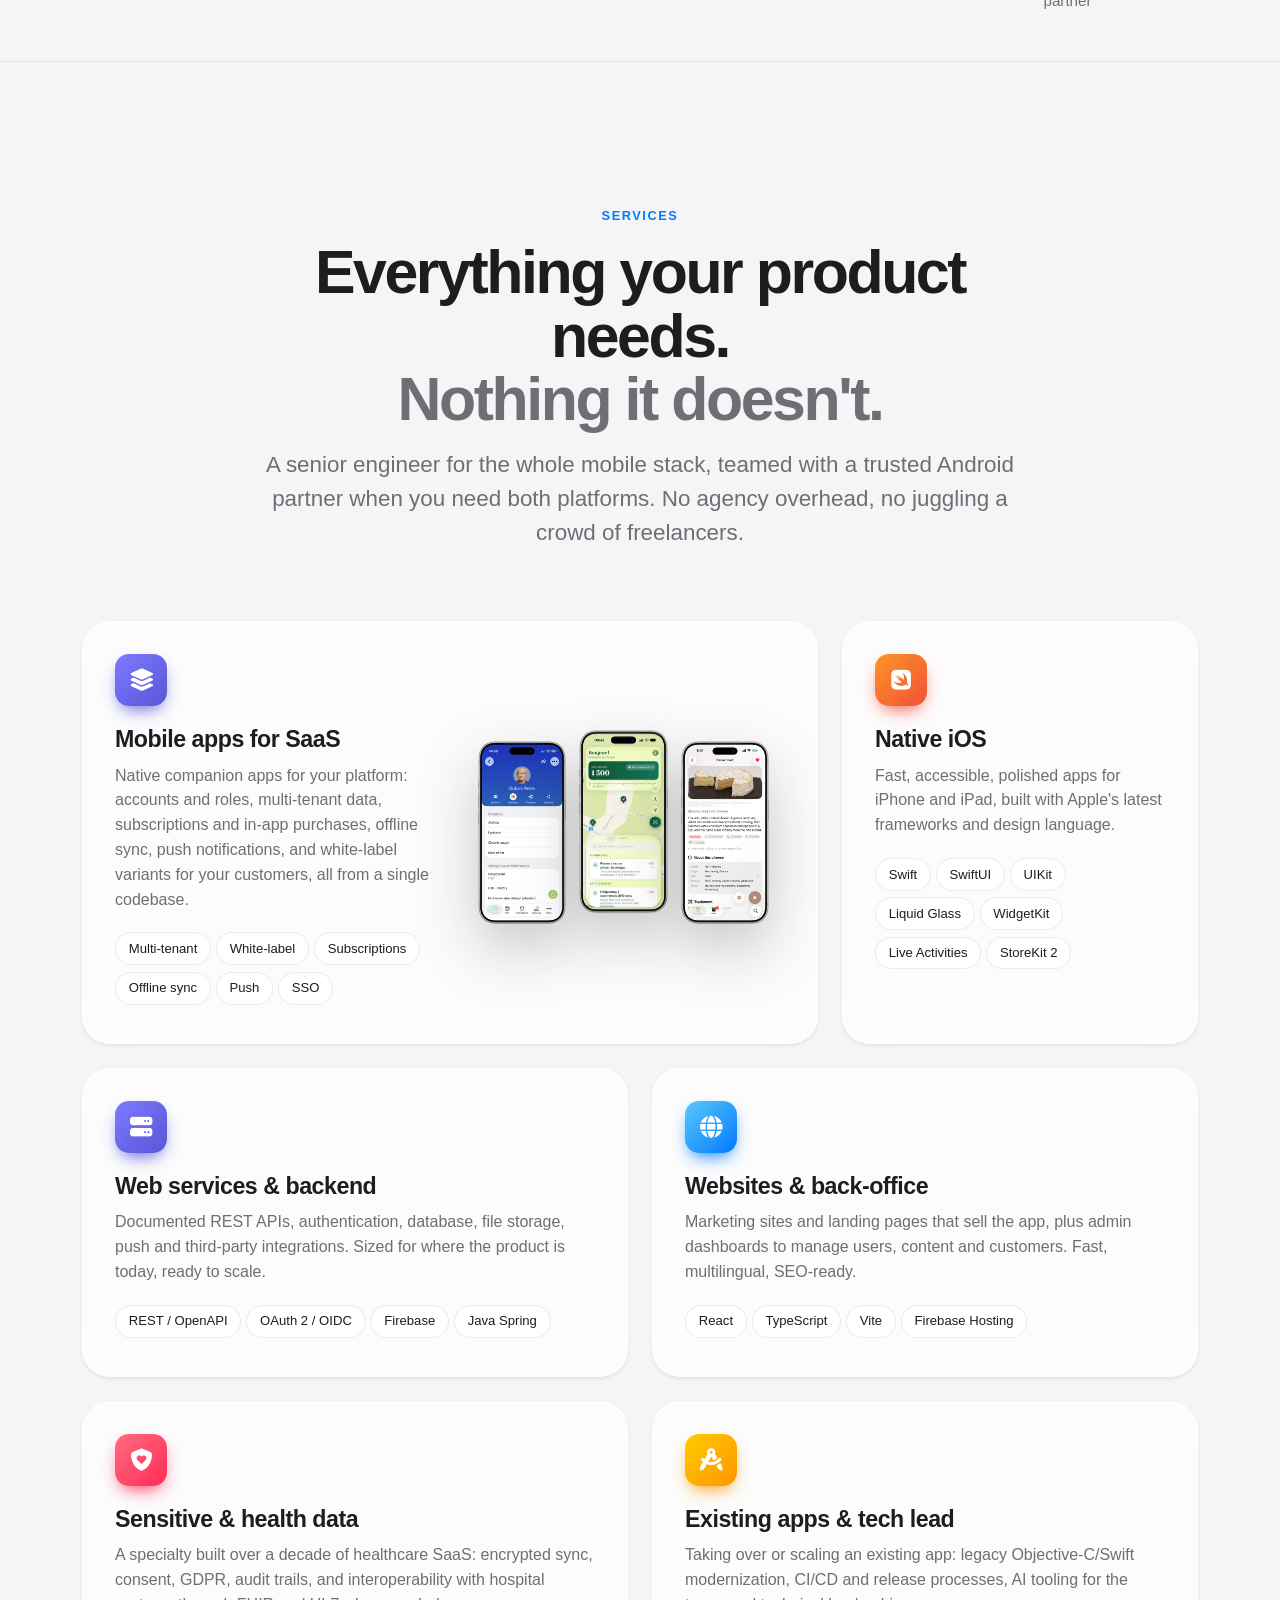
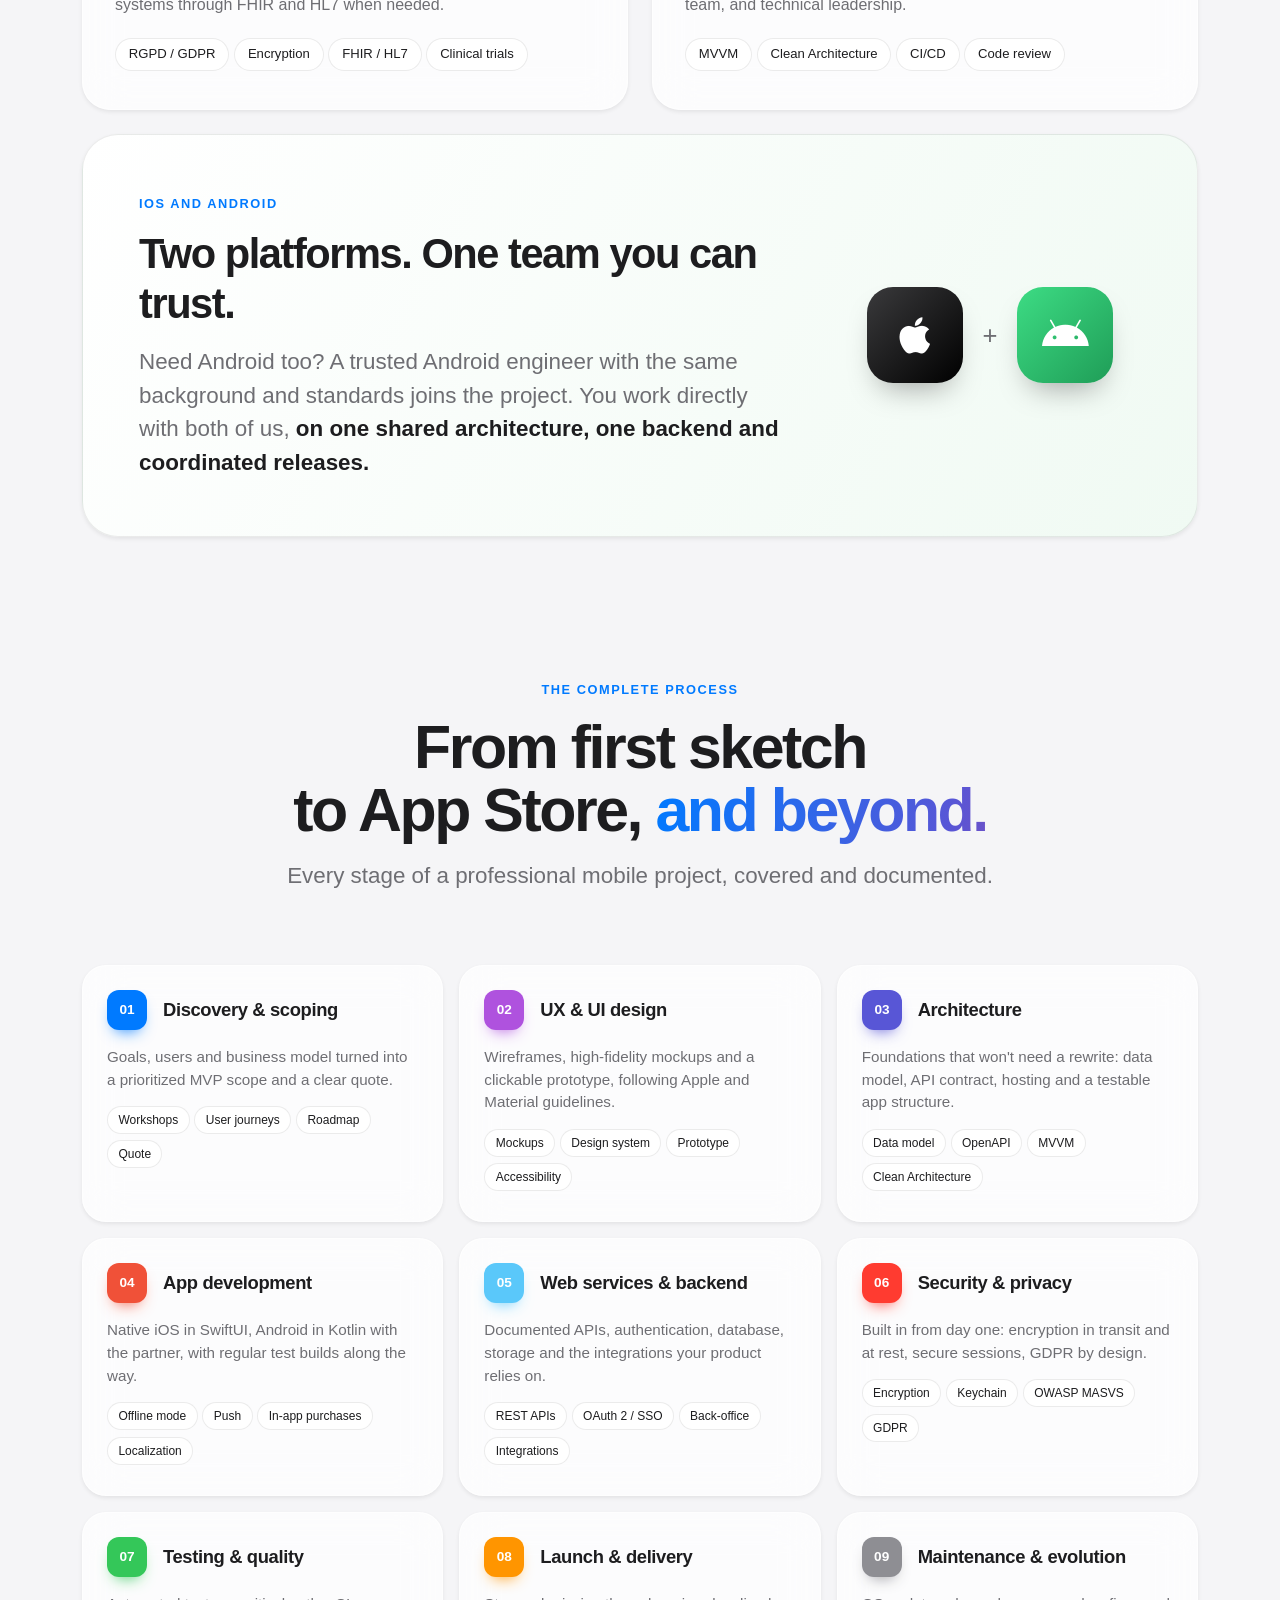
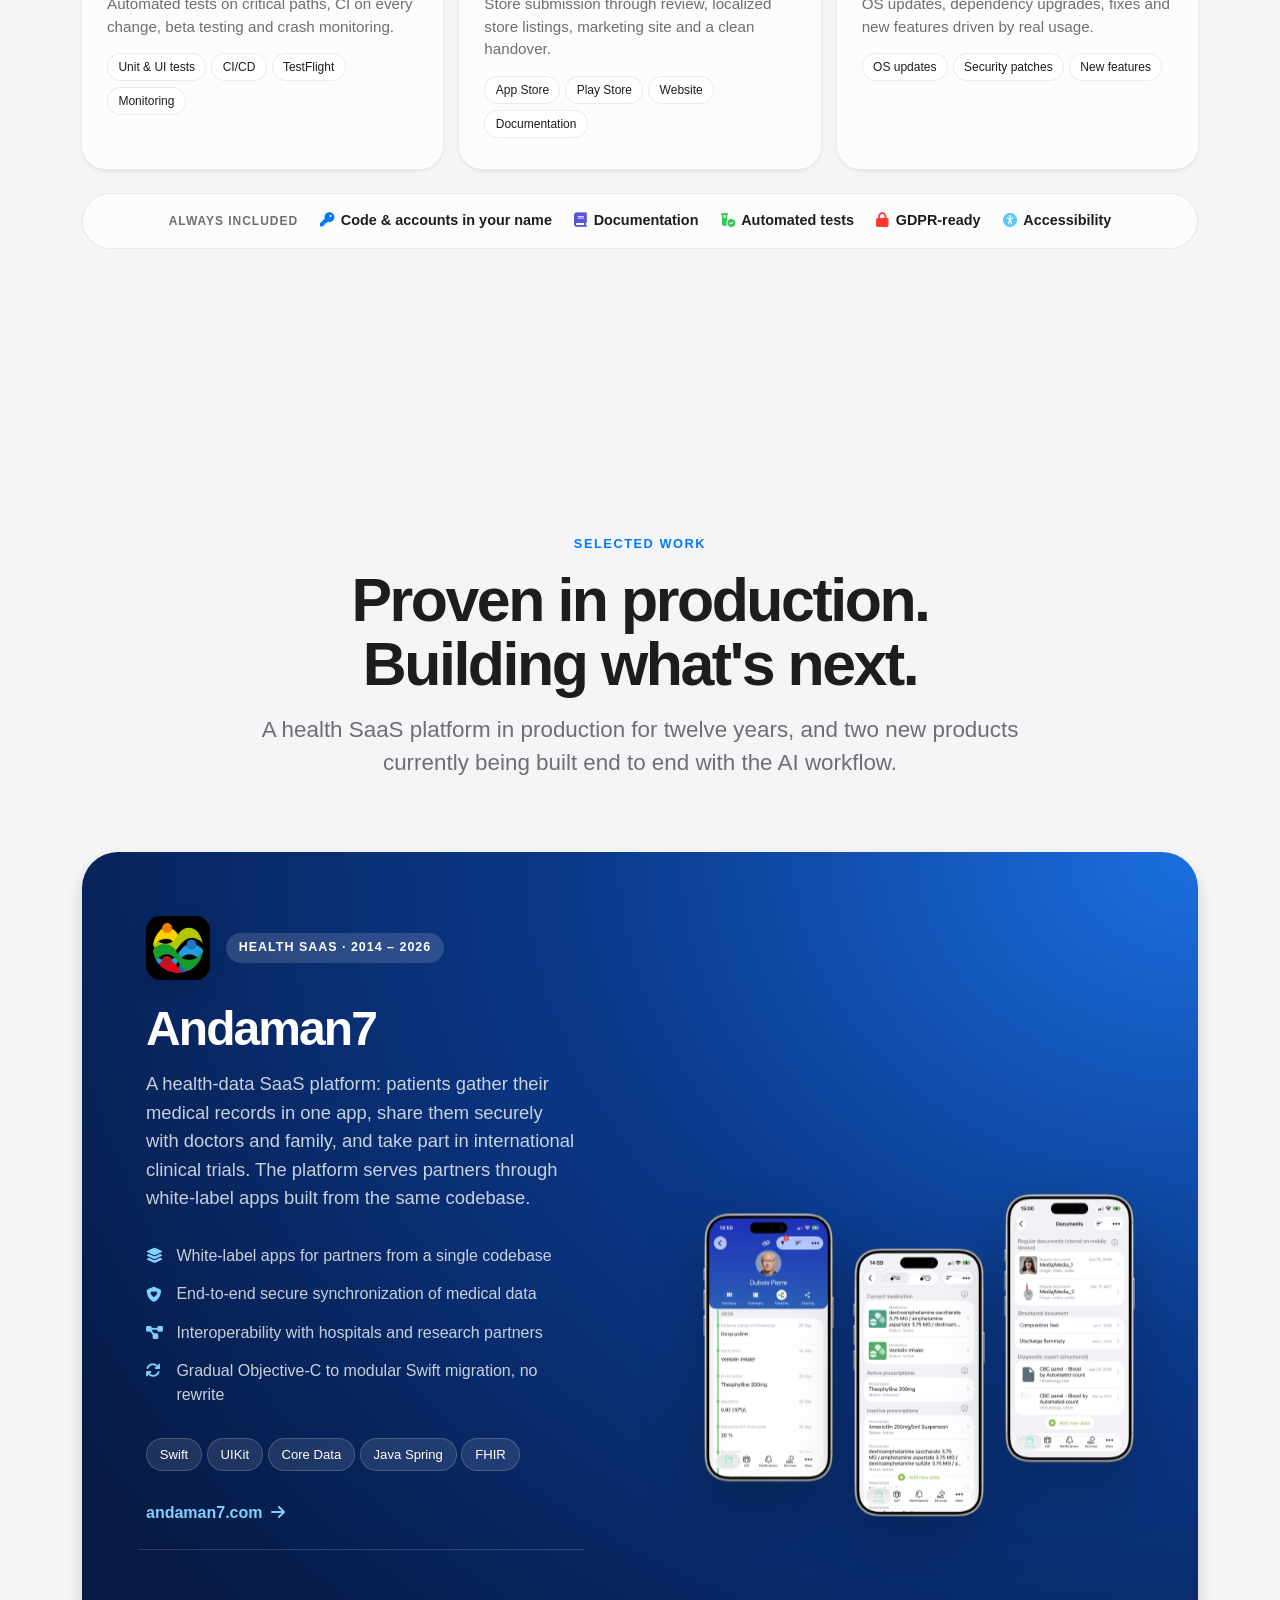
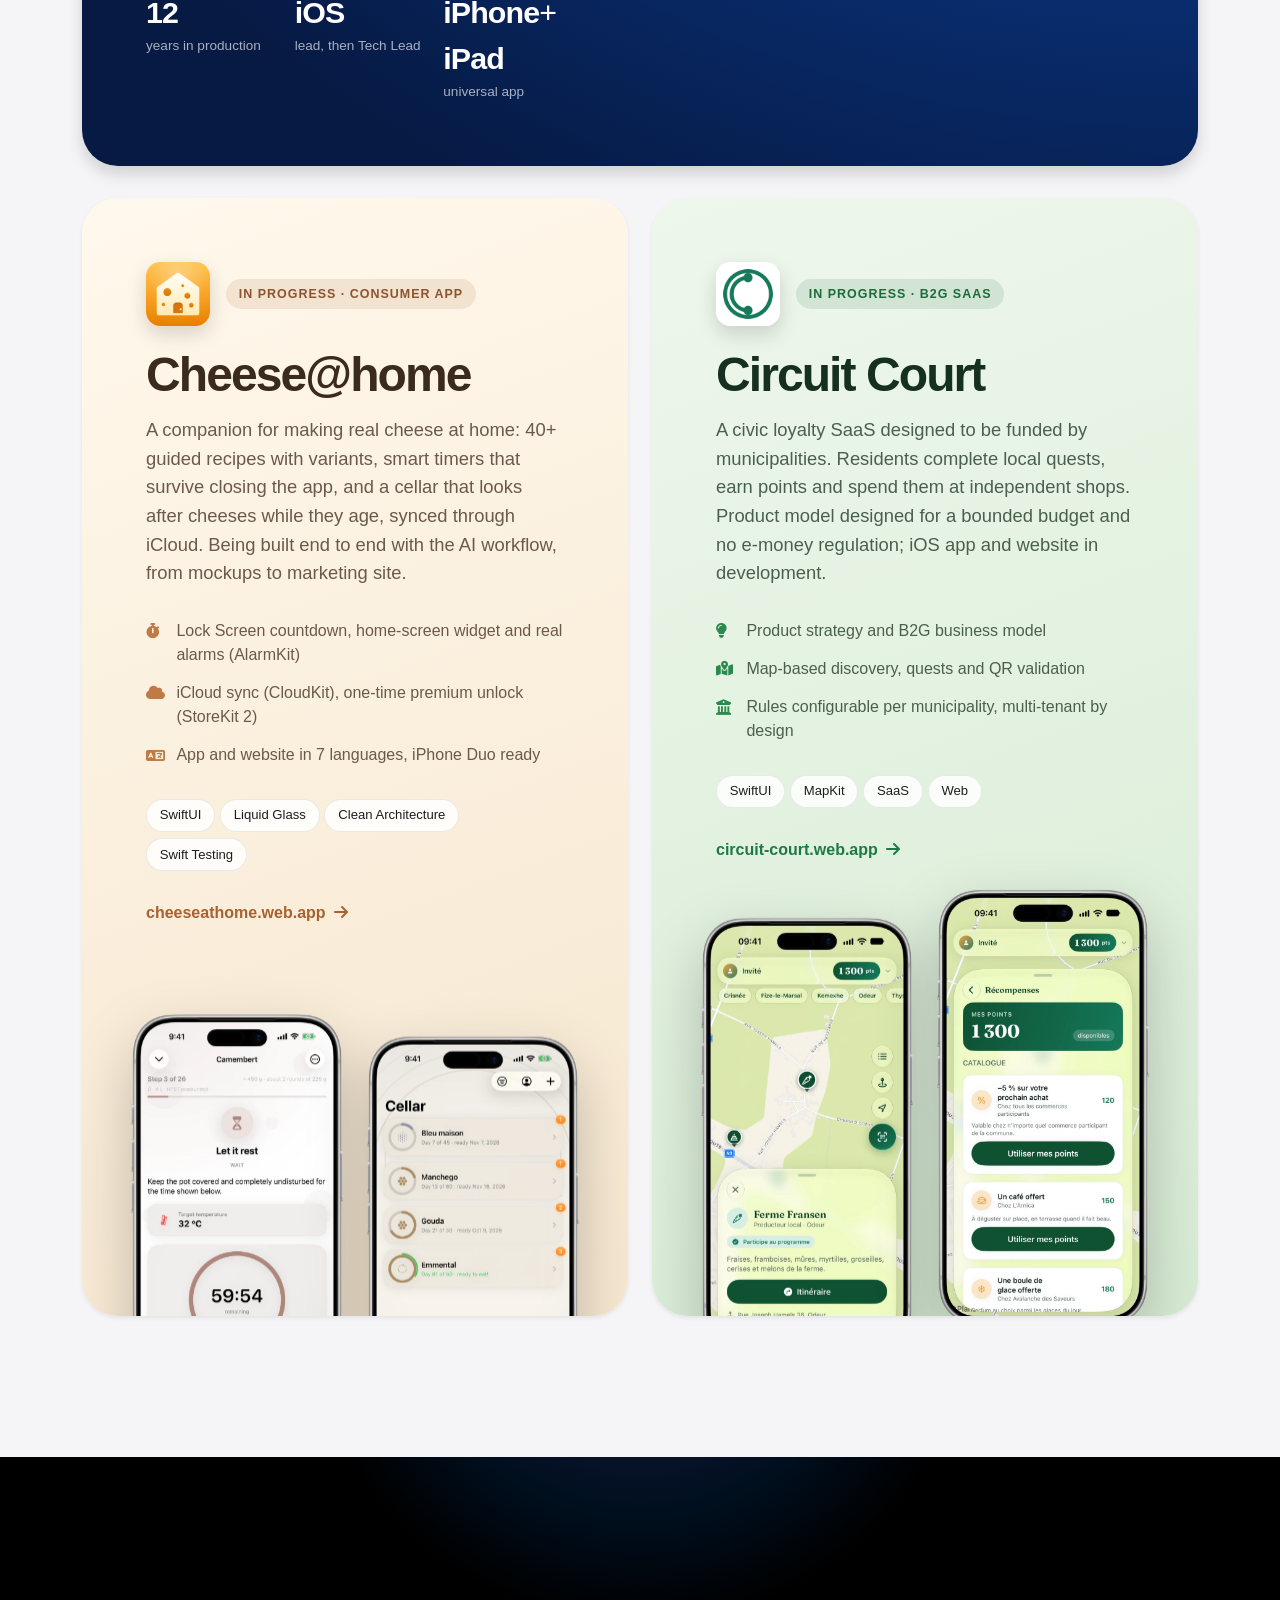
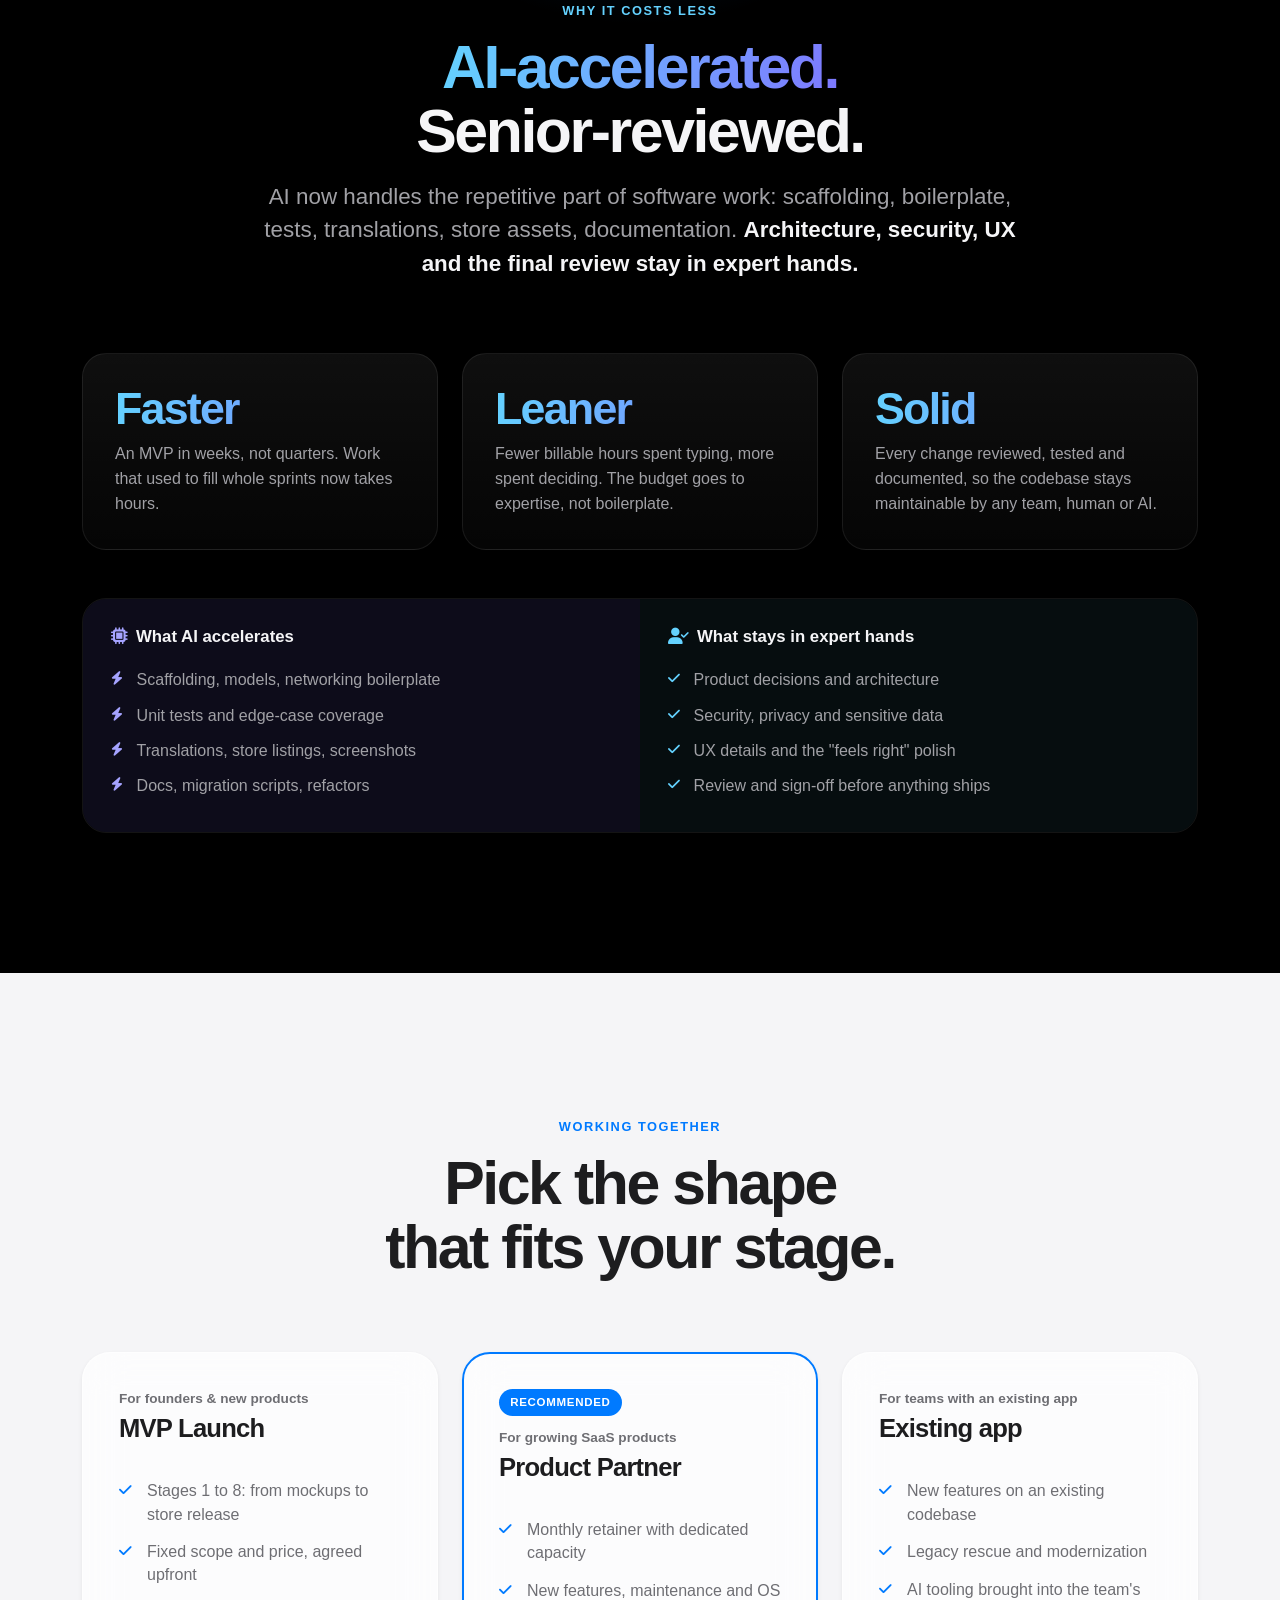
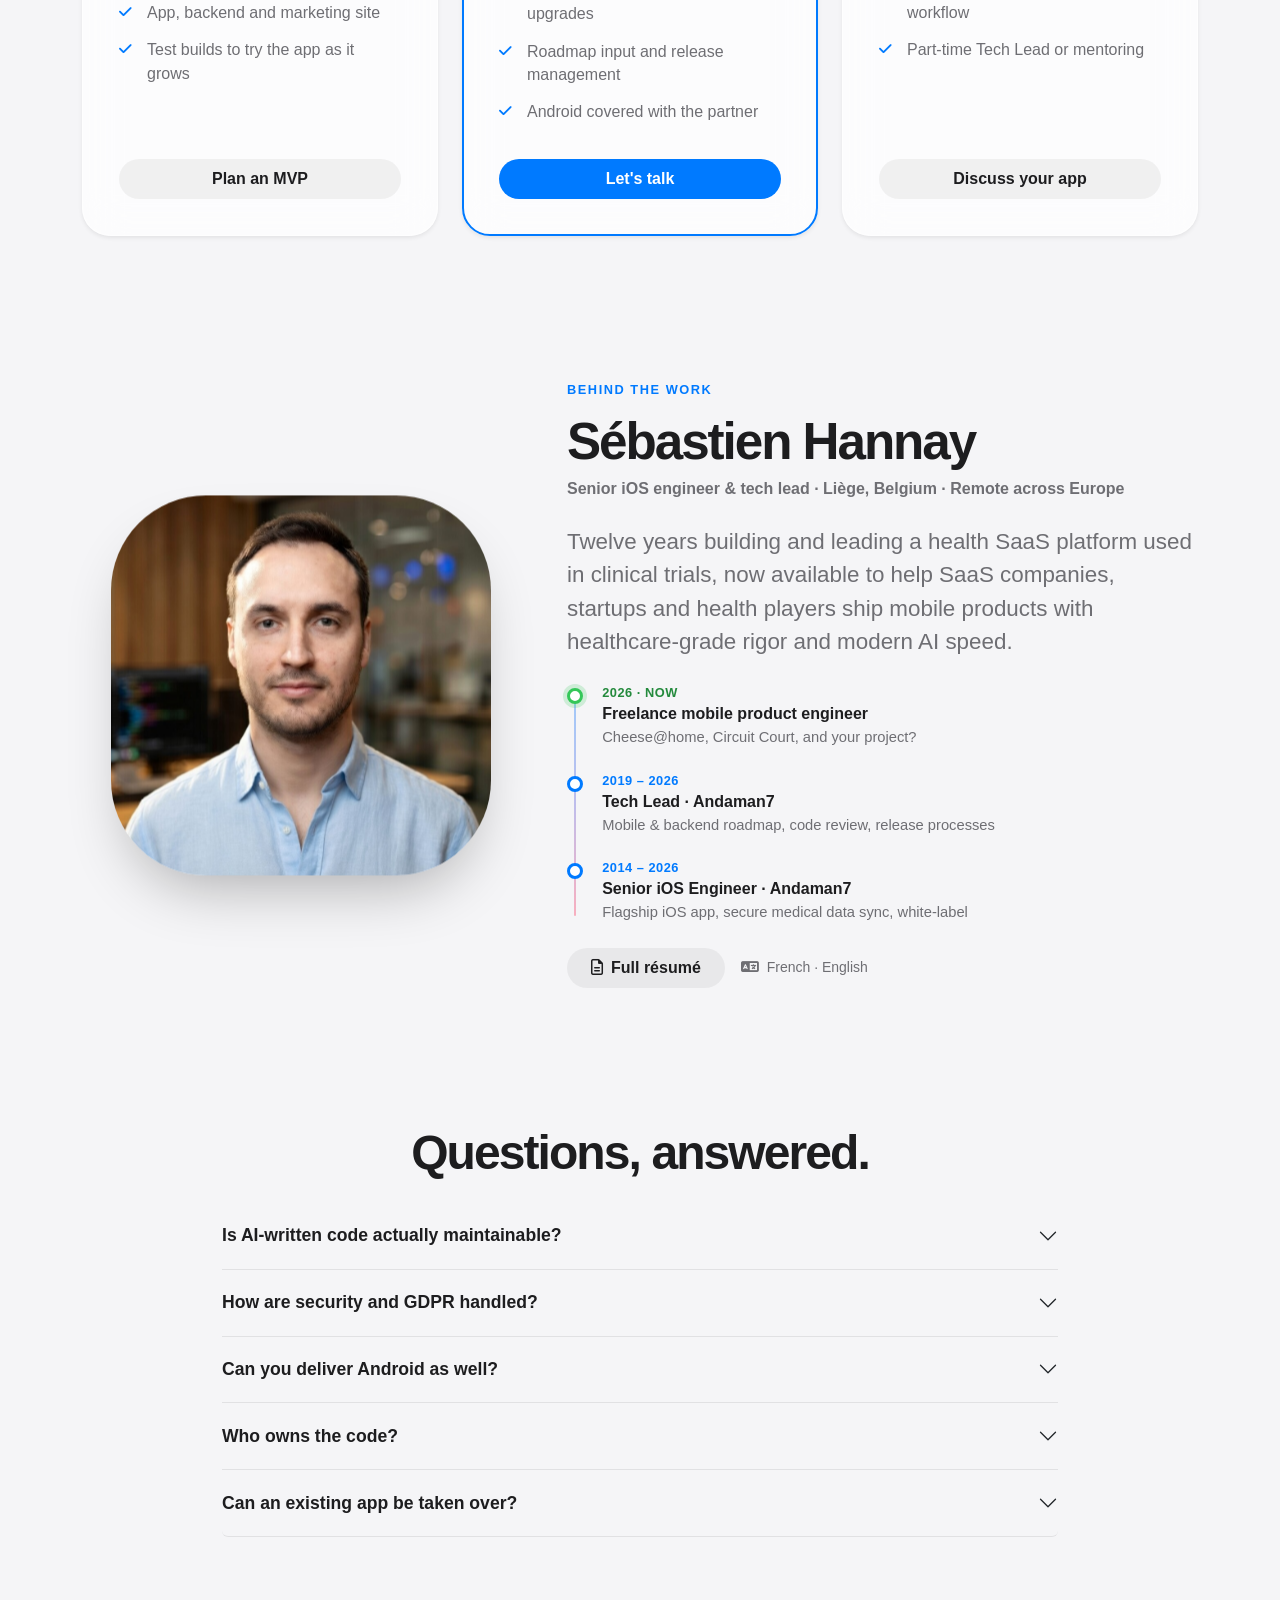
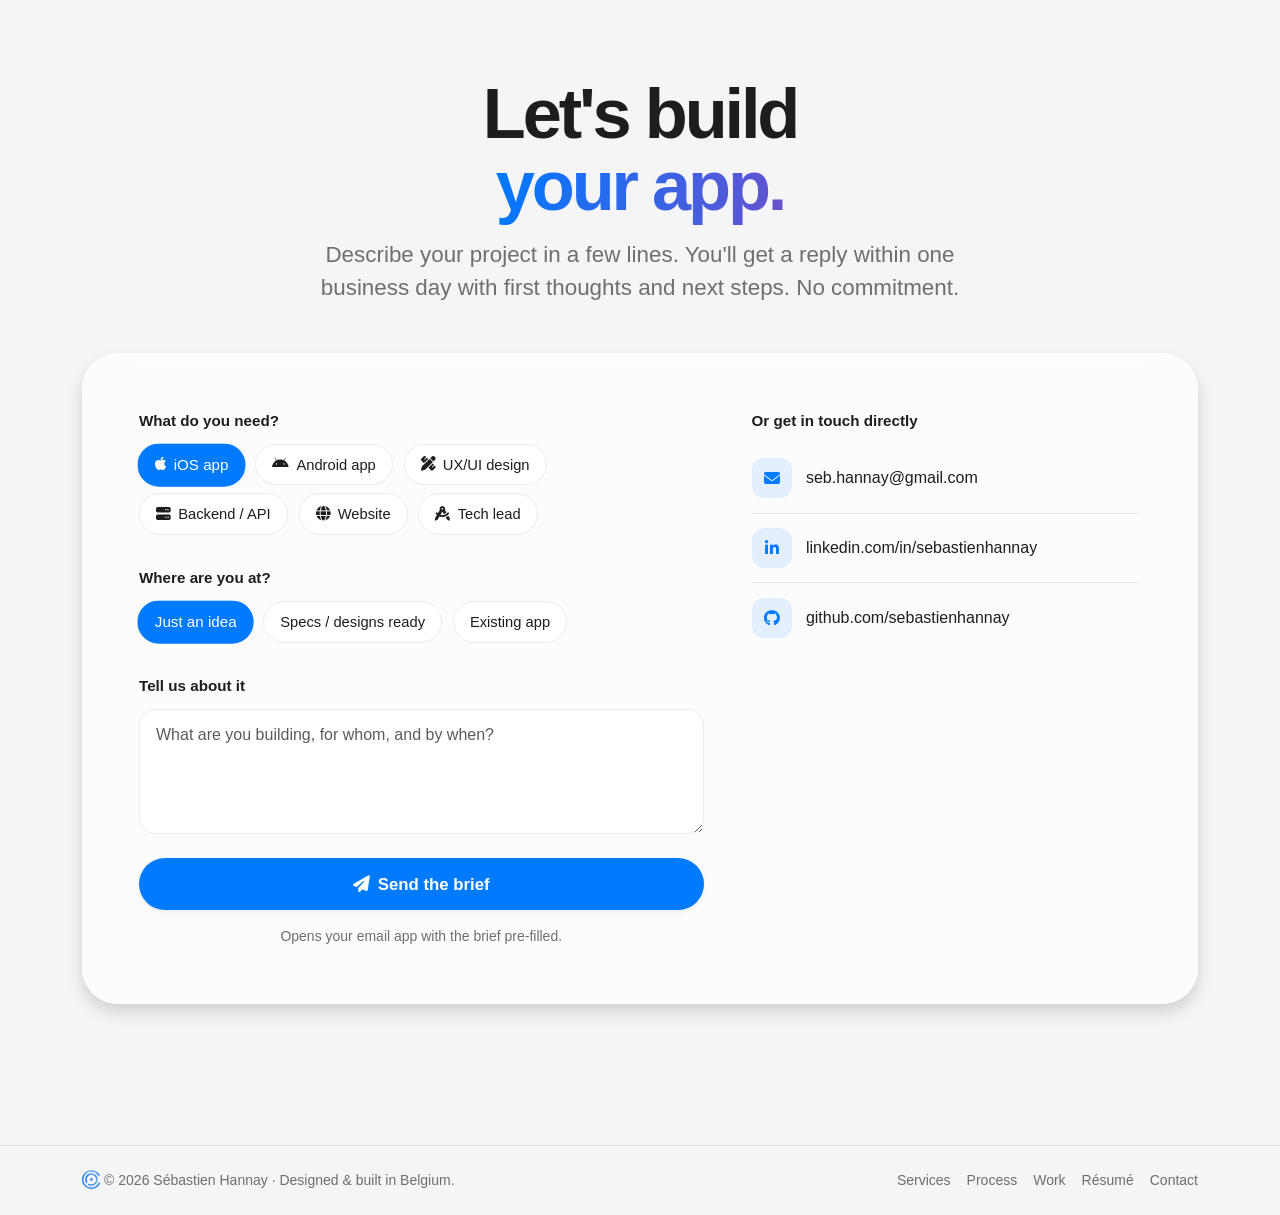
==== commit 0c7874df: "update for freelancing" ====
--- a/public/index.html
+++ b/public/index.html
@@ -3,345 +3,823 @@
 <head>
     <meta charset="UTF-8">
     <meta name="viewport" content="width=device-width, initial-scale=1.0">
-    <title>Sébastien Hannay - Senior iOS Engineer</title>
+    <title>Sébastien Hannay — Mobile apps for SaaS, from idea to App Store</title>
+    <meta name="description" content="End-to-end mobile product development for SaaS companies and startups: UX mockups, native iOS, web, APIs, backend, security, testing and App Store delivery. Android through a trusted partner. AI-accelerated, senior-reviewed. Based in Belgium.">
+    <link rel="canonical" href="https://sebastienhannay.web.app/">
+    <meta name="author" content="Sébastien Hannay">
+    <meta name="robots" content="index, follow, max-image-preview:large">
+    <meta property="og:type" content="website">
+    <meta property="og:url" content="https://sebastienhannay.web.app/">
+    <meta property="og:site_name" content="Sébastien Hannay">
+    <meta property="og:title" content="Your app, from idea to App Store — Sébastien Hannay">
+    <meta property="og:description" content="End-to-end mobile development for SaaS: design, iOS, web, backend, security, testing and delivery. Thought by humans, accelerated by AI, reviewed by a senior engineer.">
+    <meta property="og:image" content="https://sebastienhannay.web.app/resources/og-image.jpg">
+    <meta property="og:image:width" content="1200">
+    <meta property="og:image:height" content="630">
+    <meta property="og:locale" content="en_US">
+    <meta property="og:locale:alternate" content="fr_BE">
+    <meta name="twitter:card" content="summary_large_image">
+    <meta name="twitter:title" content="Your app, from idea to App Store — Sébastien Hannay">
+    <meta name="twitter:description" content="End-to-end mobile development for SaaS: design, iOS, web, backend, security, testing and delivery.">
+    <meta name="twitter:image" content="https://sebastienhannay.web.app/resources/og-image.jpg">
+    <script type="application/ld+json">
+    {
+      "@context": "https://schema.org",
+      "@graph": [
+        {
+          "@type": "Person",
+          "@id": "https://sebastienhannay.web.app/#person",
+          "name": "Sébastien Hannay",
+          "jobTitle": "Freelance iOS & mobile product engineer",
+          "url": "https://sebastienhannay.web.app/",
+          "image": "https://sebastienhannay.web.app/resources/profile.jpg",
+          "email": "mailto:seb.hannay@gmail.com",
+          "address": { "@type": "PostalAddress", "addressLocality": "Liège", "addressCountry": "BE" },
+          "alumniOf": { "@type": "CollegeOrUniversity", "name": "Université de Liège" },
+          "knowsLanguage": ["fr", "en"],
+          "knowsAbout": ["iOS development", "Swift", "SwiftUI", "SaaS", "Mobile app development", "Backend development", "Healthcare software", "FHIR", "GDPR"],
+          "sameAs": ["https://linkedin.com/in/sebastienhannay", "https://github.com/sebastienhannay"]
+        },
+        {
+          "@type": "ProfessionalService",
+          "@id": "https://sebastienhannay.web.app/#service",
+          "name": "Sébastien Hannay — Mobile apps for SaaS",
+          "url": "https://sebastienhannay.web.app/",
+          "image": "https://sebastienhannay.web.app/resources/og-image.jpg",
+          "description": "End-to-end mobile product development for SaaS companies and startups: UX/UI design, native iOS, Android through a partner, web services and backend, security, testing and App Store delivery.",
+          "founder": { "@id": "https://sebastienhannay.web.app/#person" },
+          "areaServed": ["BE", "FR", "LU", "NL", "Europe"],
+          "address": { "@type": "PostalAddress", "addressLocality": "Liège", "addressCountry": "BE" },
+          "availableLanguage": ["French", "English"],
+          "serviceType": ["iOS app development", "Android app development", "Mobile app design", "Backend and API development", "Website development", "Technical leadership"]
+        }
+      ]
+    }
+    </script>
+    <meta name="theme-color" content="#F5F5F7">
     <link rel="icon" type="image/svg+xml" href="resources/coreon_logo_light.svg">
     <link rel="apple-touch-icon" href="resources/coreon_logo.png">
 
-    <!-- Bootstrap 5 CSS -->
     <link href="https://cdn.jsdelivr.net/npm/bootstrap@5.3.2/dist/css/bootstrap.min.css" rel="stylesheet">
-
-    <!-- FontAwesome Icons -->
     <link rel="stylesheet" href="https://cdnjs.cloudflare.com/ajax/libs/font-awesome/6.4.2/css/all.min.css">
-
-    <!-- AOS Animation CSS -->
     <link href="https://unpkg.com/aos@2.3.1/dist/aos.css" rel="stylesheet">
-
-    <!-- Custom iOS CSS -->
-    <link rel="stylesheet" href="css/portfolio.css">
+    <link rel="stylesheet" href="css/site.css">
 </head>
-<body class="lang-en" data-bs-spy="scroll" data-bs-target="#main-nav" data-bs-smooth-scroll="true">
-
-    <!-- Floating iOS Dock Navigation -->
-    <div class="nav-container fixed-top mt-4 d-flex justify-content-center z-3">
-        <!-- Replaced 'rounded-pill' with 'custom-nav' -->
-        <nav id="main-nav" class="navbar navbar-expand-md navbar-light ios-glass custom-nav px-4 py-2 shadow-sm">
-            <a class="navbar-brand fw-bold ios-text fs-5 me-4" href="#"><img class="text-icon" src="resources/coreon_logo_light.svg" alt="logo"/> SH</a>
-            <button class="navbar-toggler border-0" type="button" data-bs-toggle="collapse" data-bs-target="#navbarNav">
-                <span class="navbar-toggler-icon"></span>
-            </button>
-            <div class="collapse navbar-collapse" id="navbarNav">
-                <ul class="navbar-nav me-auto fw-medium gap-1">
-                    <li class="nav-item"><a class="nav-link rounded-pill px-3" href="#profile"><span class="en">Profile</span><span class="fr">Profil</span></a></li>
-                    <li class="nav-item"><a class="nav-link rounded-pill px-3" href="#experience"><span class="en">Experience</span><span class="fr">Expérience</span></a></li>
-                    <li class="nav-item"><a class="nav-link rounded-pill px-3" href="#expertise"><span class="en">Expertise</span><span class="fr">Expertise</span></a></li>
-                    <li class="nav-item"><a class="nav-link rounded-pill px-3" href="#education"><span class="en">Education</span><span class="fr">Formation</span></a></li>
+<body class="lang-en" data-bs-spy="scroll" data-bs-target="#main-nav" data-bs-offset="120">
+<script>
+    // Pick the language before first paint: saved choice, then browser language.
+    (function () {
+        var lang = 'en';
+        try { lang = localStorage.getItem('lang') || ((navigator.language || '').toLowerCase().indexOf('fr') === 0 ? 'fr' : 'en'); } catch (e) {}
+        if (lang === 'fr') { document.body.className = 'lang-fr'; document.documentElement.lang = 'fr'; }
+    })();
+</script>
+
+<div class="scroll-progress" aria-hidden="true"></div>
+
+<!-- ============ NAV ============ -->
+<div class="nav-container fixed-top d-flex justify-content-center z-3">
+    <nav id="main-nav" class="navbar navbar-expand-md navbar-light ios-glass custom-nav px-3 px-md-4 py-2 shadow-sm">
+        <a class="navbar-brand fw-bold ios-text fs-5 me-3" href="#top"><img class="brand-mark" src="resources/coreon_logo_light.svg" alt=""> Sébastien Hannay</a>
+        <button class="navbar-toggler border-0 shadow-none" type="button" data-bs-toggle="collapse" data-bs-target="#navbarNav" aria-label="Menu">
+            <span class="navbar-toggler-icon"></span>
+        </button>
+        <div class="collapse navbar-collapse" id="navbarNav">
+            <ul class="navbar-nav mx-auto fw-medium gap-1">
+                <li class="nav-item"><a class="nav-link rounded-pill px-3" href="#services">Services</a></li>
+                <li class="nav-item"><a class="nav-link rounded-pill px-3" href="#process"><span class="en">Process</span><span class="fr">Méthode</span></a></li>
+                <li class="nav-item"><a class="nav-link rounded-pill px-3" href="#work"><span class="en">Work</span><span class="fr">Réalisations</span></a></li>
+                <li class="nav-item"><a class="nav-link rounded-pill px-3" href="#engage"><span class="en">Offers</span><span class="fr">Formules</span></a></li>
+            </ul>
+            <div class="d-flex align-items-center gap-2 mt-2 mt-md-0">
+                <button class="btn lang-btn rounded-pill btn-sm px-3 py-2 fw-semibold" onclick="toggleLanguage()" aria-label="Switch language">
+                    <span class="en">FR</span><span class="fr">EN</span>
+                </button>
+                <a href="#contact" class="btn btn-ios-primary rounded-pill btn-sm px-3 py-2 fw-semibold">
+                    <span class="en">Start a project</span><span class="fr">Démarrer un projet</span>
+                </a>
+            </div>
+        </div>
+    </nav>
+</div>
+
+<!-- ============ HERO ============ -->
+<header id="top" class="hero">
+    <div class="ambient-orb orb-1"></div>
+    <div class="ambient-orb orb-2"></div>
+    <div class="ambient-orb orb-3"></div>
+
+    <div class="container position-relative z-1 text-center">
+        <div data-aos="fade-up">
+            <span class="status-pill ios-glass shadow-sm mb-4">
+                <span class="status-dot"></span>
+                <span class="en">Available for new projects</span><span class="fr">Disponible pour de nouveaux projets</span>
+            </span>
+        </div>
+
+        <h1 class="display-hero ios-text mb-4" data-aos="fade-up" data-aos-delay="50">
+            <span class="en">Your app,<br>from idea to <span class="text-grad">App&nbsp;Store.</span></span>
+            <span class="fr">Votre app,<br>de l'idée à l'<span class="text-grad">App&nbsp;Store.</span></span>
+        </h1>
+
+        <p class="lead-xl mx-auto mb-5" style="max-width: 780px;" data-aos="fade-up" data-aos-delay="100">
+            <span class="en">End-to-end mobile development for <strong>SaaS companies and startups</strong>: mockups, native iOS, web, APIs and backend, security, testing and store release. Android through a trusted partner. <strong>Thought by humans, accelerated by AI, reviewed by a senior engineer.</strong></span>
+            <span class="fr">Développement mobile de bout en bout pour les <strong>éditeurs SaaS et les startups</strong> : maquettes, iOS natif, web, APIs et backend, sécurité, tests et publication sur les stores. Android avec un partenaire de confiance. <strong>Pensé par des humains, accéléré par l'IA, validé par un ingénieur senior.</strong></span>
+        </p>
+
+        <div class="d-flex flex-wrap justify-content-center gap-3" data-aos="fade-up" data-aos-delay="150">
+            <a href="#contact" class="btn btn-ios-primary btn-lg-pill shadow">
+                <span class="en">Start your project</span><span class="fr">Lancer votre projet</span>
+            </a>
+            <a href="#process" class="btn btn-ios-secondary btn-lg-pill">
+                <span class="en">See how it works</span><span class="fr">Voir la méthode</span> <i class="fa-solid fa-arrow-down ms-1"></i>
+            </a>
+        </div>
+
+        <div class="phone-stage" data-aos="fade-up" data-aos-delay="200">
+            <div class="phone phone-left">
+                <img class="device-raw" src="resources/work/cheese-recipes.webp" alt="Cheese@home recipe list">
+                <span class="phone-label">Cheese@home</span>
+            </div>
+            <div class="phone phone-center">
+                <img class="device-raw" src="resources/work/a7-home.webp" alt="Andaman7 patient record">
+                <span class="phone-label">Andaman7</span>
+            </div>
+            <div class="phone phone-right">
+                <img class="device-raw" src="resources/work/cc-home.webp" alt="Circuit Court home screen">
+                <span class="phone-label">Circuit Court</span>
+            </div>
+        </div>
+    </div>
+</header>
+
+<!-- ============ STATS ============ -->
+<section class="stats py-5 mt-5">
+    <div class="container">
+        <div class="row text-center g-4">
+            <div class="col-6 col-md-3" data-aos="fade-up">
+                <div class="stat-value text-grad">SaaS</div>
+                <div class="stat-label"><span class="en">multi-tenant & white-label platforms</span><span class="fr">plateformes multi-clients & marque blanche</span></div>
+            </div>
+            <div class="col-6 col-md-3" data-aos="fade-up" data-aos-delay="50">
+                <div class="stat-value text-grad"><span class="count" data-to="12">12</span> <span class="en">yrs</span><span class="fr">ans</span></div>
+                <div class="stat-label"><span class="en">of apps running in production</span><span class="fr">d'apps en production</span></div>
+            </div>
+            <div class="col-6 col-md-3" data-aos="fade-up" data-aos-delay="100">
+                <div class="stat-value text-grad"><span class="count" data-to="9">9</span></div>
+                <div class="stat-label"><span class="en">stages, mockup to maintenance</span><span class="fr">étapes, de la maquette à la maintenance</span></div>
+            </div>
+            <div class="col-6 col-md-3" data-aos="fade-up" data-aos-delay="150">
+                <div class="stat-value text-grad"><span class="count" data-to="2">2</span></div>
+                <div class="stat-label"><span class="en">native platforms, Android with a partner</span><span class="fr">plateformes natives, Android avec un partenaire</span></div>
+            </div>
+        </div>
+    </div>
+</section>
+
+<!-- ============ SERVICES ============ -->
+<section id="services" class="section-pad">
+    <div class="container">
+        <div class="section-head" data-aos="fade-up">
+            <span class="eyebrow">Services</span>
+            <h2 class="display-section ios-text mb-3">
+                <span class="en">Everything your product needs.<br><span class="ios-text-secondary">Nothing it doesn't.</span></span>
+                <span class="fr">Tout ce dont votre produit a besoin.<br><span class="ios-text-secondary">Rien de superflu.</span></span>
+            </h2>
+            <p class="lead-xl mb-0">
+                <span class="en">A senior engineer for the whole mobile stack, teamed with a trusted Android partner when you need both platforms. No agency overhead, no juggling a crowd of freelancers.</span>
+                <span class="fr">Un ingénieur senior pour toute la stack mobile, associé à un partenaire Android de confiance quand il vous faut les deux plateformes. Sans lourdeur d'agence, sans jongler entre une armée de freelances.</span>
+            </p>
+        </div>
+
+                <p class="swipe-hint"><span class="en">Swipe to see more</span><span class="fr">Glissez pour voir la suite</span> <i class="fa-solid fa-arrow-right"></i></p>
+        <div class="row g-4 snap-row">
+            <!-- SaaS mobile -->
+            <div class="col-lg-8" data-aos="fade-up">
+                <div class="ios-card ios-glass lift shadow-sm service-card">
+                    <div class="row align-items-center g-4">
+                        <div class="col-md-6">
+                            <div class="service-icon bg-server"><i class="fa-solid fa-layer-group"></i></div>
+                            <h3 class="ios-text"><span class="en">Mobile apps for SaaS</span><span class="fr">Apps mobiles pour SaaS</span></h3>
+                            <p>
+                                <span class="en">Native companion apps for your platform: accounts and roles, multi-tenant data, subscriptions and in-app purchases, offline sync, push notifications, and white-label variants for your customers, all from a single codebase.</span>
+                                <span class="fr">L'app native de votre plateforme : comptes et rôles, données multi-clients, abonnements et achats intégrés, synchronisation hors ligne, notifications push, et déclinaisons en marque blanche pour vos clients, depuis une seule base de code.</span>
+                            </p>
+                            <div>
+                                <span class="chip">Multi-tenant</span><span class="chip">White-label</span><span class="chip"><span class="en">Subscriptions</span><span class="fr">Abonnements</span></span>
+                                <span class="chip">Offline sync</span><span class="chip">Push</span><span class="chip">SSO</span>
+                            </div>
+                        </div>
+                        <div class="col-md-6 d-none d-md-block">
+                            <div class="case-phones three">
+                                <img class="device-raw" data-speed="0.04" src="resources/work/a7-summary.webp" alt="Andaman7 health record" loading="lazy">
+                                <img class="device-raw offset" data-speed="0.12" src="resources/work/cc-map.webp" alt="Circuit Court map" loading="lazy">
+                                <img class="device-raw" data-speed="0.06" src="resources/work/cheese-recipe.webp" alt="Cheese@home recipe" loading="lazy">
+                            </div>
+                        </div>
+                    </div>
+                </div>
+            </div>
+
+            <!-- iOS -->
+            <div class="col-lg-4 col-md-6" data-aos="fade-up" data-aos-delay="50">
+                <div class="ios-card ios-glass lift shadow-sm service-card">
+                    <div class="service-icon bg-swift"><i class="fa-brands fa-swift"></i></div>
+                    <h3 class="ios-text"><span class="en">Native iOS</span><span class="fr">iOS natif</span></h3>
+                    <p>
+                        <span class="en">Fast, accessible, polished apps for iPhone and iPad, built with Apple's latest frameworks and design language.</span>
+                        <span class="fr">Des apps rapides, accessibles et soignées pour iPhone et iPad, avec les derniers frameworks et le langage visuel d'Apple.</span>
+                    </p>
+                    <div><span class="chip">Swift</span><span class="chip">SwiftUI</span><span class="chip">UIKit</span><span class="chip">Liquid Glass</span><span class="chip">WidgetKit</span><span class="chip">Live Activities</span><span class="chip">StoreKit 2</span></div>
+                </div>
+            </div>
+
+            <!-- Backend -->
+            <div class="col-lg-6" data-aos="fade-up" data-aos-delay="50">
+                <div class="ios-card ios-glass lift shadow-sm service-card">
+                    <div class="service-icon bg-web" style="background: linear-gradient(135deg, #7D7AFF, #5856D6); color:#5856D6;"><i class="fa-solid fa-server"></i></div>
+                    <h3 class="ios-text"><span class="en">Web services & backend</span><span class="fr">Web services & backend</span></h3>
+                    <p>
+                        <span class="en">Documented REST APIs, authentication, database, file storage, push and third-party integrations. Sized for where the product is today, ready to scale.</span>
+                        <span class="fr">APIs REST documentées, authentification, base de données, stockage de fichiers, push et intégrations tierces. Dimensionné pour le produit d'aujourd'hui, prêt à grandir.</span>
+                    </p>
+                    <div><span class="chip">REST / OpenAPI</span><span class="chip">OAuth 2 / OIDC</span><span class="chip">Firebase</span><span class="chip">Java Spring</span></div>
+                </div>
+            </div>
+
+            <!-- Web -->
+            <div class="col-lg-6" data-aos="fade-up" data-aos-delay="100">
+                <div class="ios-card ios-glass lift shadow-sm service-card">
+                    <div class="service-icon bg-web"><i class="fa-solid fa-globe"></i></div>
+                    <h3 class="ios-text"><span class="en">Websites & back-office</span><span class="fr">Sites & back-office</span></h3>
+                    <p>
+                        <span class="en">Marketing sites and landing pages that sell the app, plus admin dashboards to manage users, content and customers. Fast, multilingual, SEO-ready.</span>
+                        <span class="fr">Sites vitrines et landing pages qui vendent l'app, et back-offices pour gérer utilisateurs, contenus et clients. Rapides, multilingues, optimisés SEO.</span>
+                    </p>
+                    <div><span class="chip">React</span><span class="chip">TypeScript</span><span class="chip">Vite</span><span class="chip">Firebase Hosting</span></div>
+                </div>
+            </div>
+
+            <!-- Regulated data -->
+            <div class="col-lg-6" data-aos="fade-up">
+                <div class="ios-card ios-glass lift shadow-sm service-card">
+                    <div class="service-icon bg-health"><i class="fa-solid fa-shield-heart"></i></div>
+                    <h3 class="ios-text"><span class="en">Sensitive & health data</span><span class="fr">Données sensibles & santé</span></h3>
+                    <p>
+                        <span class="en">A specialty built over a decade of healthcare SaaS: encrypted sync, consent, GDPR, audit trails, and interoperability with hospital systems through FHIR and HL7 when needed.</span>
+                        <span class="fr">Une spécialité forgée en plus de dix ans de SaaS santé : synchronisation chiffrée, consentement, RGPD, traçabilité, et interopérabilité avec les systèmes hospitaliers via FHIR et HL7 si nécessaire.</span>
+                    </p>
+                    <div><span class="chip">RGPD / GDPR</span><span class="chip"><span class="en">Encryption</span><span class="fr">Chiffrement</span></span><span class="chip">FHIR / HL7</span><span class="chip"><span class="en">Clinical trials</span><span class="fr">Essais cliniques</span></span></div>
+                </div>
+            </div>
+
+            <!-- Tech lead -->
+            <div class="col-lg-6" data-aos="fade-up" data-aos-delay="50">
+                <div class="ios-card ios-glass lift shadow-sm service-card">
+                    <div class="service-icon bg-lead"><i class="fa-solid fa-compass-drafting"></i></div>
+                    <h3 class="ios-text"><span class="en">Existing apps & tech lead</span><span class="fr">Apps existantes & tech lead</span></h3>
+                    <p>
+                        <span class="en">Taking over or scaling an existing app: legacy Objective-C/Swift modernization, CI/CD and release processes, AI tooling for the team, and technical leadership.</span>
+                        <span class="fr">Reprendre ou faire grandir une app existante : modernisation de code Objective-C/Swift, CI/CD et processus de release, outils IA pour l'équipe, et leadership technique.</span>
+                    </p>
+                    <div><span class="chip">MVVM</span><span class="chip">Clean Architecture</span><span class="chip">CI/CD</span><span class="chip">Code review</span></div>
+                </div>
+            </div>
+        </div>
+        <div class="partner-band shadow-sm mt-4" data-aos="fade-up">
+            <div class="row align-items-center g-5">
+                <div class="col-lg-4 order-lg-2">
+                    <div class="platform-duo">
+                        <div class="platform-tile apple"><i class="fa-brands fa-apple"></i></div>
+                        <span class="platform-plus">+</span>
+                        <div class="platform-tile droid"><i class="fa-brands fa-android"></i></div>
+                    </div>
+                </div>
+                <div class="col-lg-8 order-lg-1">
+                    <span class="eyebrow"><span class="en">iOS and Android</span><span class="fr">iOS et Android</span></span>
+                    <h2 class="fw-bold ios-text mb-3" style="font-size: clamp(1.8rem, 3.5vw, 2.6rem); letter-spacing: -0.035em;">
+                        <span class="en">Two platforms. One team you can trust.</span>
+                        <span class="fr">Deux plateformes. Une équipe de confiance.</span>
+                    </h2>
+                    <p class="lead-xl mb-0">
+                        <span class="en">Need Android too? A trusted Android engineer with the same background and standards joins the project. You work directly with both of us, <strong>on one shared architecture, one backend and coordinated releases.</strong></span>
+                        <span class="fr">Besoin d'Android aussi ? Un ingénieur Android de confiance, au parcours et aux exigences identiques, rejoint le projet. Vous travaillez directement avec nous deux, <strong>sur une architecture commune, un seul backend et des releases coordonnées.</strong></span>
+                    </p>
+                </div>
+            </div>
+        </div>
+    </div>
+</section>
+
+<!-- ============ PROCESS ============ -->
+<section id="process" class="section-pad pt-0">
+    <div class="container">
+        <div class="section-head" data-aos="fade-up">
+            <span class="eyebrow"><span class="en">The complete process</span><span class="fr">Le processus complet</span></span>
+            <h2 class="display-section ios-text mb-3">
+                <span class="en">From first sketch<br>to App Store, <span class="text-grad">and beyond.</span></span>
+                <span class="fr">Du premier croquis<br>à l'App Store, <span class="text-grad">et après.</span></span>
+            </h2>
+            <p class="lead-xl mb-0">
+                <span class="en">Every stage of a professional mobile project, covered and documented.</span>
+                <span class="fr">Chaque étape d'un projet mobile professionnel, couverte et documentée.</span>
+            </p>
+        </div>
+
+                <p class="swipe-hint"><span class="en">Swipe to see more</span><span class="fr">Glissez pour voir la suite</span> <i class="fa-solid fa-arrow-right"></i></p>
+        <div class="row g-3 snap-row">
+            <div class="col-md-6 col-lg-4" data-aos="fade-up" data-aos-delay="0">
+                <div class="process-card ios-card ios-glass shadow-sm h-100">
+                    <div class="d-flex align-items-center gap-3 mb-3">
+                        <span class="step-badge" style="--c:#007AFF">01</span>
+                        <h3><span class="en">Discovery & scoping</span><span class="fr">Cadrage</span></h3>
+                    </div>
+                    <p><span class="en">Goals, users and business model turned into a prioritized MVP scope and a clear quote.</span><span class="fr">Objectifs, utilisateurs et modèle économique traduits en périmètre MVP priorisé et devis clair.</span></p>
+                    <div><span class="chip"><span class="en">Workshops</span><span class="fr">Ateliers</span></span><span class="chip"><span class="en">User journeys</span><span class="fr">Parcours utilisateurs</span></span><span class="chip">Roadmap</span><span class="chip"><span class="en">Quote</span><span class="fr">Devis</span></span></div>
+                </div>
+            </div>
+            <div class="col-md-6 col-lg-4" data-aos="fade-up" data-aos-delay="50">
+                <div class="process-card ios-card ios-glass shadow-sm h-100">
+                    <div class="d-flex align-items-center gap-3 mb-3">
+                        <span class="step-badge" style="--c:#AF52DE">02</span>
+                        <h3><span class="en">UX & UI design</span><span class="fr">Design UX & UI</span></h3>
+                    </div>
+                    <p><span class="en">Wireframes, high-fidelity mockups and a clickable prototype, following Apple and Material guidelines.</span><span class="fr">Wireframes, maquettes haute fidélité et prototype cliquable, selon les guidelines Apple et Material.</span></p>
+                    <div><span class="chip"><span class="en">Mockups</span><span class="fr">Maquettes</span></span><span class="chip">Design system</span><span class="chip">Prototype</span><span class="chip"><span class="en">Accessibility</span><span class="fr">Accessibilité</span></span></div>
+                </div>
+            </div>
+            <div class="col-md-6 col-lg-4" data-aos="fade-up" data-aos-delay="100">
+                <div class="process-card ios-card ios-glass shadow-sm h-100">
+                    <div class="d-flex align-items-center gap-3 mb-3">
+                        <span class="step-badge" style="--c:#5856D6">03</span>
+                        <h3>Architecture</h3>
+                    </div>
+                    <p><span class="en">Foundations that won't need a rewrite: data model, API contract, hosting and a testable app structure.</span><span class="fr">Des fondations qui ne seront pas à réécrire : modèle de données, contrat d'API, hébergement et structure testable.</span></p>
+                    <div><span class="chip"><span class="en">Data model</span><span class="fr">Modèle de données</span></span><span class="chip">OpenAPI</span><span class="chip">MVVM</span><span class="chip">Clean Architecture</span></div>
+                </div>
+            </div>
+            <div class="col-md-6 col-lg-4" data-aos="fade-up" data-aos-delay="0">
+                <div class="process-card ios-card ios-glass shadow-sm h-100">
+                    <div class="d-flex align-items-center gap-3 mb-3">
+                        <span class="step-badge" style="--c:#F05138">04</span>
+                        <h3><span class="en">App development</span><span class="fr">Développement de l'app</span></h3>
+                    </div>
+                    <p><span class="en">Native iOS in SwiftUI, Android in Kotlin with the partner, with regular test builds along the way.</span><span class="fr">iOS natif en SwiftUI, Android en Kotlin avec le partenaire, avec des versions de test régulières.</span></p>
+                    <div><span class="chip"><span class="en">Offline mode</span><span class="fr">Mode hors ligne</span></span><span class="chip">Push</span><span class="chip"><span class="en">In-app purchases</span><span class="fr">Achats intégrés</span></span><span class="chip"><span class="en">Localization</span><span class="fr">Traductions</span></span></div>
+                </div>
+            </div>
+            <div class="col-md-6 col-lg-4" data-aos="fade-up" data-aos-delay="50">
+                <div class="process-card ios-card ios-glass shadow-sm h-100">
+                    <div class="d-flex align-items-center gap-3 mb-3">
+                        <span class="step-badge" style="--c:#5AC8FA">05</span>
+                        <h3>Web services & backend</h3>
+                    </div>
+                    <p><span class="en">Documented APIs, authentication, database, storage and the integrations your product relies on.</span><span class="fr">APIs documentées, authentification, base de données, stockage et les intégrations dont le produit a besoin.</span></p>
+                    <div><span class="chip"><span class="en">REST APIs</span><span class="fr">APIs REST</span></span><span class="chip">OAuth 2 / SSO</span><span class="chip">Back-office</span><span class="chip"><span class="en">Integrations</span><span class="fr">Intégrations</span></span></div>
+                </div>
+            </div>
+            <div class="col-md-6 col-lg-4" data-aos="fade-up" data-aos-delay="100">
+                <div class="process-card ios-card ios-glass shadow-sm h-100">
+                    <div class="d-flex align-items-center gap-3 mb-3">
+                        <span class="step-badge" style="--c:#FF3B30">06</span>
+                        <h3><span class="en">Security & privacy</span><span class="fr">Sécurité & confidentialité</span></h3>
+                    </div>
+                    <p><span class="en">Built in from day one: encryption in transit and at rest, secure sessions, GDPR by design.</span><span class="fr">Intégrées dès le premier jour : chiffrement en transit et au repos, sessions sécurisées, RGPD by design.</span></p>
+                    <div><span class="chip"><span class="en">Encryption</span><span class="fr">Chiffrement</span></span><span class="chip">Keychain</span><span class="chip">OWASP MASVS</span><span class="chip"><span class="en">GDPR</span><span class="fr">RGPD</span></span></div>
+                </div>
+            </div>
+            <div class="col-md-6 col-lg-4" data-aos="fade-up" data-aos-delay="0">
+                <div class="process-card ios-card ios-glass shadow-sm h-100">
+                    <div class="d-flex align-items-center gap-3 mb-3">
+                        <span class="step-badge" style="--c:#34C759">07</span>
+                        <h3><span class="en">Testing & quality</span><span class="fr">Tests & qualité</span></h3>
+                    </div>
+                    <p><span class="en">Automated tests on critical paths, CI on every change, beta testing and crash monitoring.</span><span class="fr">Tests automatisés sur les parcours critiques, CI à chaque changement, bêta-tests et suivi des crashs.</span></p>
+                    <div><span class="chip"><span class="en">Unit & UI tests</span><span class="fr">Tests unitaires & UI</span></span><span class="chip">CI/CD</span><span class="chip">TestFlight</span><span class="chip">Monitoring</span></div>
+                </div>
+            </div>
+            <div class="col-md-6 col-lg-4" data-aos="fade-up" data-aos-delay="50">
+                <div class="process-card ios-card ios-glass shadow-sm h-100">
+                    <div class="d-flex align-items-center gap-3 mb-3">
+                        <span class="step-badge" style="--c:#FF9500">08</span>
+                        <h3><span class="en">Launch & delivery</span><span class="fr">Lancement & livraison</span></h3>
+                    </div>
+                    <p><span class="en">Store submission through review, localized store listings, marketing site and a clean handover.</span><span class="fr">Soumission jusqu'à la validation, fiches store traduites, site vitrine et transmission propre.</span></p>
+                    <div><span class="chip">App Store</span><span class="chip">Play Store</span><span class="chip"><span class="en">Website</span><span class="fr">Site web</span></span><span class="chip">Documentation</span></div>
+                </div>
+            </div>
+            <div class="col-md-6 col-lg-4" data-aos="fade-up" data-aos-delay="100">
+                <div class="process-card ios-card ios-glass shadow-sm h-100">
+                    <div class="d-flex align-items-center gap-3 mb-3">
+                        <span class="step-badge" style="--c:#8E8E93">09</span>
+                        <h3><span class="en">Maintenance & evolution</span><span class="fr">Maintenance & évolution</span></h3>
+                    </div>
+                    <p><span class="en">OS updates, dependency upgrades, fixes and new features driven by real usage.</span><span class="fr">Mises à jour OS, dépendances, correctifs et nouvelles fonctionnalités guidées par l'usage réel.</span></p>
+                    <div><span class="chip"><span class="en">OS updates</span><span class="fr">Mises à jour OS</span></span><span class="chip"><span class="en">Security patches</span><span class="fr">Correctifs sécurité</span></span><span class="chip"><span class="en">New features</span><span class="fr">Nouveautés</span></span></div>
+                </div>
+            </div>
+        </div>
+
+        <div class="included-row mt-4" data-aos="fade-up">
+            <span class="inc-title"><span class="en">Always included</span><span class="fr">Toujours inclus</span></span>
+            <span class="inc"><i class="fa-solid fa-key ios-blue"></i><span class="en">Code & accounts in your name</span><span class="fr">Code & comptes à votre nom</span></span>
+            <span class="inc"><i class="fa-solid fa-book ios-indigo"></i>Documentation</span>
+            <span class="inc"><i class="fa-solid fa-vial-circle-check ios-green"></i><span class="en">Automated tests</span><span class="fr">Tests automatisés</span></span>
+            <span class="inc"><i class="fa-solid fa-lock ios-red"></i><span class="en">GDPR-ready</span><span class="fr">Conforme RGPD</span></span>
+            <span class="inc"><i class="fa-solid fa-universal-access ios-teal"></i><span class="en">Accessibility</span><span class="fr">Accessibilité</span></span>
+        </div>
+    </div>
+</section>
+
+<!-- ============ WORK ============ -->
+<section id="work" class="section-pad">
+    <div class="container">
+        <div class="section-head" data-aos="fade-up">
+            <span class="eyebrow"><span class="en">Selected work</span><span class="fr">Réalisations</span></span>
+            <h2 class="display-section ios-text mb-3">
+                <span class="en">Proven in production.<br>Building what's next.</span>
+                <span class="fr">Éprouvé en production.<br>Et déjà la suite.</span>
+            </h2>
+            <p class="lead-xl mb-0">
+                <span class="en">A health SaaS platform in production for twelve years, and two new products currently being built end to end with the AI workflow.</span>
+                <span class="fr">Une plateforme SaaS santé en production depuis douze ans, et deux nouveaux produits en cours de développement de bout en bout avec le workflow IA.</span>
+            </p>
+        </div>
+
+        <!-- Andaman7 -->
+        <article class="case case-a7 shadow" data-aos="fade-up">
+            <div class="row g-0 align-items-center">
+                <div class="col-lg-6 case-body">
+                    <div class="d-flex align-items-center gap-3 mb-4">
+                        <img class="case-icon" src="resources/work/icon-andaman7.png" alt="Andaman7 icon">
+                        <span class="case-meta"><span class="en">Health SaaS · 2014 – 2026</span><span class="fr">SaaS santé · 2014 – 2026</span></span>
+                    </div>
+                    <h3 class="mb-3">Andaman7</h3>
+                    <p class="case-sub mb-4">
+                        <span class="en">A health-data SaaS platform: patients gather their medical records in one app, share them securely with doctors and family, and take part in international clinical trials. The platform serves partners through white-label apps built from the same codebase.</span>
+                        <span class="fr">Une plateforme SaaS de données de santé : les patients rassemblent leur dossier médical dans une app, le partagent en toute sécurité avec médecins et proches, et participent à des essais cliniques internationaux. La plateforme sert ses partenaires via des apps en marque blanche issues de la même base de code.</span>
+                    </p>
+                    <ul class="case-list">
+                        <li><i class="fa-solid fa-layer-group"></i><span class="en">White-label apps for partners from a single codebase</span><span class="fr">Apps en marque blanche pour les partenaires, une seule base de code</span></li>
+                        <li><i class="fa-solid fa-shield-heart"></i><span class="en">End-to-end secure synchronization of medical data</span><span class="fr">Synchronisation sécurisée de bout en bout des données médicales</span></li>
+                        <li><i class="fa-solid fa-diagram-project"></i><span class="en">Interoperability with hospitals and research partners</span><span class="fr">Interopérabilité avec les hôpitaux et partenaires de recherche</span></li>
+                        <li><i class="fa-solid fa-arrows-rotate"></i><span class="en">Gradual Objective-C to modular Swift migration, no rewrite</span><span class="fr">Migration progressive d'Objective-C vers Swift modulaire, sans réécriture</span></li>
+                    </ul>
+                    <div class="mb-4"><span class="chip">Swift</span><span class="chip">UIKit</span><span class="chip">Core Data</span><span class="chip">Java Spring</span><span class="chip">FHIR</span></div>
+                    <a class="link-arrow" href="https://www.andaman7.com" target="_blank" rel="noopener">andaman7.com <i class="fa-solid fa-arrow-right ms-1"></i></a>
+
+                    <div class="row a7-kpis mt-4 pt-4 g-3">
+                        <div class="col-4"><div class="v">12</div><div class="l"><span class="en">years in production</span><span class="fr">ans en production</span></div></div>
+                        <div class="col-4"><div class="v">iOS</div><div class="l"><span class="en">lead, then Tech Lead</span><span class="fr">lead, puis Tech Lead</span></div></div>
+                        <div class="col-4"><div class="v">iPhone<span style="font-weight:400">+</span><wbr>iPad</div><div class="l"><span class="en">universal app</span><span class="fr">app universelle</span></div></div>
+                    </div>
+                </div>
+                <div class="col-lg-6 p-4 p-lg-5">
+                    <div class="case-phones three">
+                        <img class="device-raw" data-speed="0.06" src="resources/work/a7-timeline.webp" alt="Andaman7 medical timeline" loading="lazy">
+                        <img class="device-raw offset" data-speed="0.14" src="resources/work/a7-meds.webp" alt="Andaman7 medications" loading="lazy">
+                        <img class="device-raw" data-speed="0.03" src="resources/work/a7-documents.webp" alt="Andaman7 documents" loading="lazy">
+                    </div>
+                </div>
+            </div>
+        </article>
+
+        <div class="row g-4">
+            <!-- Cheese@home -->
+            <div class="col-lg-6" data-aos="fade-up">
+                <article class="case case-cheese h-100 mb-0 shadow-sm">
+                    <div class="case-body pb-0">
+                        <div class="d-flex align-items-center gap-3 mb-4">
+                            <img class="case-icon" src="resources/work/icon-cheese.png" alt="Cheese@home icon">
+                            <span class="case-meta"><span class="en">In progress · Consumer app</span><span class="fr">En cours · App grand public</span></span>
+                        </div>
+                        <h3 class="mb-3" style="color:#3b2a1e">Cheese@home</h3>
+                        <p class="case-sub mb-4">
+                            <span class="en">A companion for making real cheese at home: 40+ guided recipes with variants, smart timers that survive closing the app, and a cellar that looks after cheeses while they age, synced through iCloud. Being built end to end with the AI workflow, from mockups to marketing site.</span>
+                            <span class="fr">Un compagnon pour faire du vrai fromage à la maison : plus de 40 recettes guidées avec variantes, des minuteurs intelligents qui survivent à la fermeture de l'app, et une cave qui veille sur les fromages pendant l'affinage, synchronisée via iCloud. En cours de construction de bout en bout avec le workflow IA, des maquettes au site vitrine.</span>
+                        </p>
+                        <ul class="case-list">
+                            <li><i class="fa-solid fa-stopwatch"></i><span class="en">Lock Screen countdown, home-screen widget and real alarms (AlarmKit)</span><span class="fr">Compte à rebours sur l'écran verrouillé, widget et vraies alarmes (AlarmKit)</span></li>
+                            <li><i class="fa-solid fa-cloud"></i><span class="en">iCloud sync (CloudKit), one-time premium unlock (StoreKit 2)</span><span class="fr">Synchronisation iCloud (CloudKit), achat premium unique (StoreKit 2)</span></li>
+                            <li><i class="fa-solid fa-language"></i><span class="en">App and website in 7 languages, iPhone Duo ready</span><span class="fr">App et site en 7 langues, prête pour l'iPhone Duo</span></li>
+                        </ul>
+                        <div class="mb-4"><span class="chip">SwiftUI</span><span class="chip">Liquid Glass</span><span class="chip">Clean Architecture</span><span class="chip">Swift Testing</span></div>
+                        <a class="link-arrow" href="https://cheeseathome.web.app" target="_blank" rel="noopener">cheeseathome.web.app <i class="fa-solid fa-arrow-right ms-1"></i></a>
+                    </div>
+                    <div class="case-phones mt-5" style="margin-bottom:-18%;">
+                        <img class="device-raw" data-speed="0.04" src="resources/work/cheese-timer.webp" alt="Cheese@home cooking timer" loading="lazy">
+                        <img class="device-raw offset" data-speed="0.1" src="resources/work/cheese-cellar.webp" alt="Cheese@home cellar" loading="lazy">
+                    </div>
+                </article>
+            </div>
+
+            <!-- Circuit Court -->
+            <div class="col-lg-6" data-aos="fade-up" data-aos-delay="100">
+                <article class="case case-circuit h-100 mb-0 shadow-sm">
+                    <div class="case-body pb-0">
+                        <div class="d-flex align-items-center gap-3 mb-4">
+                            <img class="case-icon" src="resources/work/icon-circuit.png" alt="Circuit Court icon">
+                            <span class="case-meta"><span class="en">In progress · B2G SaaS</span><span class="fr">En cours · SaaS B2G</span></span>
+                        </div>
+                        <h3 class="mb-3" style="color:#16301f">Circuit Court</h3>
+                        <p class="case-sub mb-4">
+                            <span class="en">A civic loyalty SaaS designed to be funded by municipalities. Residents complete local quests, earn points and spend them at independent shops. Product model designed for a bounded budget and no e-money regulation; iOS app and website in development.</span>
+                            <span class="fr">Un SaaS de fidélité citoyenne conçu pour être financé par les communes. Les habitants réalisent des quêtes locales, gagnent des points et les dépensent chez les commerçants indépendants. Modèle produit conçu pour un budget maîtrisé et hors réglementation monnaie électronique ; app iOS et site web en cours de développement.</span>
+                        </p>
+                        <ul class="case-list">
+                            <li><i class="fa-solid fa-lightbulb"></i><span class="en">Product strategy and B2G business model</span><span class="fr">Stratégie produit et modèle B2G</span></li>
+                            <li><i class="fa-solid fa-map-location-dot"></i><span class="en">Map-based discovery, quests and QR validation</span><span class="fr">Découverte sur carte, quêtes et validation par QR</span></li>
+                            <li><i class="fa-solid fa-building-columns"></i><span class="en">Rules configurable per municipality, multi-tenant by design</span><span class="fr">Règles configurables par commune, multi-clients par conception</span></li>
+                        </ul>
+                        <div class="mb-4"><span class="chip">SwiftUI</span><span class="chip">MapKit</span><span class="chip">SaaS</span><span class="chip">Web</span></div>
+                        <a class="link-arrow" href="https://circuit-court.web.app" target="_blank" rel="noopener">circuit-court.web.app <i class="fa-solid fa-arrow-right ms-1"></i></a>
+                    </div>
+                    <div class="case-phones mt-5" style="margin-bottom:-18%;">
+                        <img class="device-raw" data-speed="0.04" src="resources/work/cc-merchant.webp" alt="Circuit Court merchant" loading="lazy">
+                        <img class="device-raw offset" data-speed="0.1" src="resources/work/cc-rewards.webp" alt="Circuit Court rewards" loading="lazy">
+                    </div>
+                </article>
+            </div>
+        </div>
+    </div>
+</section>
+
+<!-- ============ AI (dark) ============ -->
+<section id="ai" class="dark-section section-pad">
+    <div class="dark-glow"></div>
+    <div class="container position-relative">
+        <div class="section-head" data-aos="fade-up">
+            <span class="eyebrow"><span class="en">Why it costs less</span><span class="fr">Pourquoi c'est moins cher</span></span>
+            <h2 class="display-section mb-3">
+                <span class="en"><span class="text-grad-dark">AI-accelerated.</span><br>Senior-reviewed.</span>
+                <span class="fr"><span class="text-grad-dark">Accéléré par l'IA.</span><br>Validé par un senior.</span>
+            </h2>
+            <p class="lead-xl mb-0">
+                <span class="en">AI now handles the repetitive part of software work: scaffolding, boilerplate, tests, translations, store assets, documentation. <strong>Architecture, security, UX and the final review stay in expert hands.</strong></span>
+                <span class="fr">L'IA prend désormais en charge la partie répétitive du développement : structure de projet, code répétitif, tests, traductions, visuels des stores, documentation. <strong>L'architecture, la sécurité, l'UX et la validation finale restent entre des mains expertes.</strong></span>
+            </p>
+        </div>
+
+        <div class="row g-4 mb-5">
+            <div class="col-md-4" data-aos="fade-up">
+                <div class="benefit">
+                    <div class="big text-grad-dark"><span class="en">Faster</span><span class="fr">Plus vite</span></div>
+                    <p><span class="en">An MVP in weeks, not quarters. Work that used to fill whole sprints now takes hours.</span><span class="fr">Un MVP en semaines, pas en trimestres. Ce qui remplissait des sprints entiers prend maintenant quelques heures.</span></p>
+                </div>
+            </div>
+            <div class="col-md-4" data-aos="fade-up" data-aos-delay="50">
+                <div class="benefit">
+                    <div class="big text-grad-dark"><span class="en">Leaner</span><span class="fr">Moins cher</span></div>
+                    <p><span class="en">Fewer billable hours spent typing, more spent deciding. The budget goes to expertise, not boilerplate.</span><span class="fr">Moins d'heures facturées à taper du code, plus à décider. Le budget va à l'expertise, pas au code répétitif.</span></p>
+                </div>
+            </div>
+            <div class="col-md-4" data-aos="fade-up" data-aos-delay="100">
+                <div class="benefit">
+                    <div class="big text-grad-dark"><span class="en">Solid</span><span class="fr">Solide</span></div>
+                    <p><span class="en">Every change reviewed, tested and documented, so the codebase stays maintainable by any team, human or AI.</span><span class="fr">Chaque changement relu, testé et documenté, pour un code maintenable par n'importe quelle équipe, humaine ou IA.</span></p>
+                </div>
+            </div>
+        </div>
+
+        <div class="split-compare row g-0" data-aos="fade-up">
+            <div class="col-md-6 col-side side-ai">
+                <h4><i class="fa-solid fa-microchip me-2" style="color:#A5A3FF"></i><span class="en">What AI accelerates</span><span class="fr">Ce que l'IA accélère</span></h4>
+                <ul>
+                    <li><i class="fa-solid fa-bolt" style="color:#A5A3FF"></i><span class="en">Scaffolding, models, networking boilerplate</span><span class="fr">Structure de projet, modèles, code réseau</span></li>
+                    <li><i class="fa-solid fa-bolt" style="color:#A5A3FF"></i><span class="en">Unit tests and edge-case coverage</span><span class="fr">Tests unitaires et couverture des cas limites</span></li>
+                    <li><i class="fa-solid fa-bolt" style="color:#A5A3FF"></i><span class="en">Translations, store listings, screenshots</span><span class="fr">Traductions, fiches store, captures d'écran</span></li>
+                    <li><i class="fa-solid fa-bolt" style="color:#A5A3FF"></i><span class="en">Docs, migration scripts, refactors</span><span class="fr">Documentation, scripts de migration, refactorings</span></li>
                 </ul>
-                <button class="btn btn-ios-primary rounded-pill btn-sm ms-md-3 px-3 py-2 fw-medium shadow-sm lang-switch" onclick="toggleLanguage()">
-                    <i class="fa-solid fa-globe me-1"></i>
-                    <span class="en">EN</span>
-                    <span class="fr">FR</span>
-                </button>
-            </div>
-        </nav>
-    </div>
-
-    <!-- Hero Section -->
-    <header class="hero-section min-vh-100 d-flex align-items-center position-relative overflow-hidden">
-        <!-- Ambient Background Orbs -->
-        <div class="ambient-orb orb-1"></div>
-        <div class="ambient-orb orb-2"></div>
-
-        <div class="container pt-5 mt-5">
-            <div class="row align-items-center flex-column-reverse flex-lg-row">
-                <div class="col-lg-7 text-center text-lg-start mt-5 mt-lg-0 z-1" data-aos="fade-up">
-                    <h1 class="display-2 fw-bold ios-text mb-2 tracking-tight">Sébastien Hannay</h1>
-                    <h2 class="h3 ios-text-secondary fw-semibold mb-4">
-                        <span class="en">Senior iOS Engineer & Tech Lead</span>
-                        <span class="fr">Ingénieur iOS Senior & Tech Lead</span>
-                    </h2>
-
-                    <div class="d-flex flex-wrap justify-content-center justify-content-lg-start gap-3 mt-4">
-                        <a href="mailto:seb.hannay@gmail.com" class="btn btn-ios-secondary rounded-pill px-4 py-2 fw-medium"><i class="fa-solid fa-envelope me-2"></i>Email</a>
-                        <a href="tel:+32496315441" class="btn btn-ios-secondary rounded-pill px-4 py-2 fw-medium"><i class="fa-solid fa-phone me-2"></i>+32 496 31 54 41</a>
-                        <a href="https://linkedin.com/in/sebastienhannay" target="_blank" class="btn btn-ios-secondary rounded-pill px-4 py-2 fw-medium"><i class="fa-brands fa-linkedin me-2"></i>LinkedIn</a>
-                        <a href="https://github.com/sebastienhannay" target="_blank" class="btn btn-ios-secondary rounded-pill px-4 py-2 fw-medium"><i class="fa-brands fa-github me-2"></i>Github</a>
-                        <span class="btn btn-ios-secondary rounded-pill px-4 py-2 fw-medium pointer-events-none"><i class="fa-solid fa-location-dot me-2"></i>Crisnée, BE</span>
-                    </div>
-                </div>
-                <div class="col-lg-5 text-center z-1" data-aos="zoom-in">
-                    <img src="resources/profile.jpg" alt="Sébastien Hannay" class="img-fluid profile-squircle shadow-lg border border-white border-opacity-50">
-                </div>
-            </div>
-        </div>
-    </header>
-
-    <!-- Profile Section -->
-    <section id="profile" class="py-5 section-padding">
-        <div class="container">
-            <div class="row justify-content-center">
-                <div class="col-lg-10" data-aos="fade-up">
-                    <div class="ios-card ios-glass shadow-sm">
-                        <div class="card-body p-4 p-md-5 text-center">
-                            <img src="resources/coreon_logo_light.svg" width="24px" height="24px" alt="logo"/>
-                            <p class="en lead fw-medium ios-text mb-0 lh-base">Senior iOS Engineer with 10+ years of experience building production mobile applications, primarily in the healthcare domain. Specialist in evolving mobile architectures and delivering secure, patient-centric features for clinical environments. Proven Tech Lead capable of guiding technical strategy across mobile and backend components while maintaining high engineering standards.</p>
-                            <p class="fr lead fw-medium ios-text mb-0 lh-base">Ingénieur iOS Senior avec plus de 10 ans d'expérience dans le développement d'applications mobiles de production, principalement dans le secteur de la santé (HealthTech). Spécialiste de l'évolution des architectures mobiles et de la mise en œuvre de fonctionnalités sécurisées et centrées sur le patient. Tech Lead confirmé, capable de piloter la stratégie technique sur les composants mobiles et backend tout en maintenant des standards d'ingénierie élevés.</p>
+            </div>
+            <div class="col-md-6 col-side side-me">
+                <h4><i class="fa-solid fa-user-check me-2" style="color:#64D2FF"></i><span class="en">What stays in expert hands</span><span class="fr">Ce qui reste entre des mains expertes</span></h4>
+                <ul>
+                    <li><i class="fa-solid fa-check" style="color:#64D2FF"></i><span class="en">Product decisions and architecture</span><span class="fr">Décisions produit et architecture</span></li>
+                    <li><i class="fa-solid fa-check" style="color:#64D2FF"></i><span class="en">Security, privacy and sensitive data</span><span class="fr">Sécurité, confidentialité et données sensibles</span></li>
+                    <li><i class="fa-solid fa-check" style="color:#64D2FF"></i><span class="en">UX details and the "feels right" polish</span><span class="fr">Les détails UX et la finition qui fait la différence</span></li>
+                    <li><i class="fa-solid fa-check" style="color:#64D2FF"></i><span class="en">Review and sign-off before anything ships</span><span class="fr">Relecture et validation avant chaque livraison</span></li>
+                </ul>
+            </div>
+        </div>
+    </div>
+</section>
+
+<!-- ============ ENGAGEMENT ============ -->
+<section id="engage" class="section-pad">
+    <div class="container">
+        <div class="section-head" data-aos="fade-up">
+            <span class="eyebrow"><span class="en">Working together</span><span class="fr">Collaborer</span></span>
+            <h2 class="display-section ios-text mb-3">
+                <span class="en">Pick the shape<br>that fits your stage.</span>
+                <span class="fr">Choisissez la formule<br>adaptée à votre étape.</span>
+            </h2>
+        </div>
+
+                <p class="swipe-hint"><span class="en">Swipe to see more</span><span class="fr">Glissez pour voir la suite</span> <i class="fa-solid fa-arrow-right"></i></p>
+        <div class="row g-4 snap-row">
+            <div class="col-lg-4" data-aos="fade-up">
+                <div class="ios-card ios-glass lift shadow-sm plan">
+                    <span class="plan-tag"><span class="en">For founders & new products</span><span class="fr">Pour fondateurs & nouveaux produits</span></span>
+                    <h3 class="ios-text mt-1"><span class="en">MVP Launch</span><span class="fr">Lancement MVP</span></h3>
+                    <ul>
+                        <li><i class="fa-solid fa-check"></i><span class="en">Stages 1 to 8: from mockups to store release</span><span class="fr">Étapes 1 à 8 : des maquettes à la publication</span></li>
+                        <li><i class="fa-solid fa-check"></i><span class="en">Fixed scope and price, agreed upfront</span><span class="fr">Périmètre et prix fixes, convenus à l'avance</span></li>
+                        <li><i class="fa-solid fa-check"></i><span class="en">App, backend and marketing site</span><span class="fr">App, backend et site vitrine</span></li>
+                        <li><i class="fa-solid fa-check"></i><span class="en">Test builds to try the app as it grows</span><span class="fr">Versions de test pour essayer l'app au fil du projet</span></li>
+                    </ul>
+                    <a href="#contact" class="btn btn-ios-secondary rounded-pill fw-semibold py-2"><span class="en">Plan an MVP</span><span class="fr">Planifier un MVP</span></a>
+                </div>
+            </div>
+            <div class="col-lg-4" data-aos="fade-up" data-aos-delay="50">
+                <div class="ios-card ios-glass lift shadow-sm plan featured">
+                    <span class="ribbon"><span class="en">Recommended</span><span class="fr">Recommandé</span></span>
+                    <span class="plan-tag"><span class="en">For growing SaaS products</span><span class="fr">Pour les SaaS en croissance</span></span>
+                    <h3 class="ios-text mt-1"><span class="en">Product Partner</span><span class="fr">Partenaire Produit</span></h3>
+                    <ul>
+                        <li><i class="fa-solid fa-check"></i><span class="en">Monthly retainer with dedicated capacity</span><span class="fr">Forfait mensuel, capacité dédiée</span></li>
+                        <li><i class="fa-solid fa-check"></i><span class="en">New features, maintenance and OS upgrades</span><span class="fr">Nouvelles fonctionnalités, maintenance, mises à jour OS</span></li>
+                        <li><i class="fa-solid fa-check"></i><span class="en">Roadmap input and release management</span><span class="fr">Contribution à la roadmap, gestion des releases</span></li>
+                        <li><i class="fa-solid fa-check"></i><span class="en">Android covered with the partner</span><span class="fr">Android couvert avec le partenaire</span></li>
+                    </ul>
+                    <a href="#contact" class="btn btn-ios-primary rounded-pill fw-semibold py-2"><span class="en">Let's talk</span><span class="fr">Parlons-en</span></a>
+                </div>
+            </div>
+            <div class="col-lg-4" data-aos="fade-up" data-aos-delay="100">
+                <div class="ios-card ios-glass lift shadow-sm plan">
+                    <span class="plan-tag"><span class="en">For teams with an existing app</span><span class="fr">Pour les équipes avec une app existante</span></span>
+                    <h3 class="ios-text mt-1"><span class="en">Existing app</span><span class="fr">App existante</span></h3>
+                    <ul>
+                        <li><i class="fa-solid fa-check"></i><span class="en">New features on an existing codebase</span><span class="fr">Nouvelles fonctionnalités sur une base de code existante</span></li>
+                        <li><i class="fa-solid fa-check"></i><span class="en">Legacy rescue and modernization</span><span class="fr">Reprise et modernisation de code legacy</span></li>
+                        <li><i class="fa-solid fa-check"></i><span class="en">AI tooling brought into the team's workflow</span><span class="fr">Outils IA intégrés au workflow de l'équipe</span></li>
+                        <li><i class="fa-solid fa-check"></i><span class="en">Part-time Tech Lead or mentoring</span><span class="fr">Tech Lead à temps partiel ou mentorat</span></li>
+                    </ul>
+                    <a href="#contact" class="btn btn-ios-secondary rounded-pill fw-semibold py-2"><span class="en">Discuss your app</span><span class="fr">Parler de votre app</span></a>
+                </div>
+            </div>
+        </div>
+    </div>
+</section>
+
+<!-- ============ ABOUT ============ -->
+<section id="about" class="section-pad pt-0">
+    <div class="container">
+        <div class="row align-items-center g-5">
+            <div class="col-lg-5 text-center" data-aos="zoom-in">
+                <img src="resources/profile.jpg" alt="Sébastien Hannay" class="profile-squircle" data-speed="0.05">
+            </div>
+            <div class="col-lg-7" data-aos="fade-up">
+                <span class="eyebrow"><span class="en">Behind the work</span><span class="fr">Derrière le travail</span></span>
+                <h2 class="display-section ios-text mb-2" style="font-size: clamp(2rem, 4.5vw, 3.2rem);">Sébastien Hannay</h2>
+                <p class="fw-semibold ios-text-secondary mb-4"><span class="en">Senior iOS engineer & tech lead · Liège, Belgium · Remote across Europe</span><span class="fr">Ingénieur iOS senior & tech lead · Liège, Belgique · Remote dans toute l'Europe</span></p>
+                <p class="lead-xl mb-4">
+                    <span class="en">Twelve years building and leading a health SaaS platform used in clinical trials, now available to help SaaS companies, startups and health players ship mobile products with healthcare-grade rigor and modern AI speed.</span>
+                    <span class="fr">Douze ans à construire et diriger une plateforme SaaS santé utilisée en essais cliniques, désormais disponible pour aider éditeurs SaaS, startups et acteurs de la santé à livrer leurs produits mobiles, avec la rigueur du médical et la vitesse des outils IA modernes.</span>
+                </p>
+
+                <ul class="timeline mb-4">
+                    <li class="now">
+                        <div class="when"><span class="en">2026 · NOW</span><span class="fr">2026 · AUJOURD'HUI</span></div>
+                        <div class="what"><span class="en">Freelance mobile product engineer</span><span class="fr">Ingénieur produit mobile freelance</span></div>
+                        <div class="where">Cheese@home, Circuit Court, <span class="en">and your project?</span><span class="fr">et votre projet ?</span></div>
+                    </li>
+                    <li>
+                        <div class="when">2019 – 2026</div>
+                        <div class="what">Tech Lead · Andaman7</div>
+                        <div class="where"><span class="en">Mobile & backend roadmap, code review, release processes</span><span class="fr">Roadmap mobile & backend, revues de code, processus de release</span></div>
+                    </li>
+                    <li>
+                        <div class="when">2014 – 2026</div>
+                        <div class="what"><span class="en">Senior iOS Engineer · Andaman7</span><span class="fr">Ingénieur iOS Senior · Andaman7</span></div>
+                        <div class="where"><span class="en">Flagship iOS app, secure medical data sync, white-label</span><span class="fr">App iOS phare, synchronisation sécurisée de données médicales, marque blanche</span></div>
+                    </li>
+                </ul>
+
+                <div class="d-flex flex-wrap align-items-center gap-3">
+                    <a href="cv.html" class="btn btn-ios-secondary rounded-pill px-4 py-2 fw-semibold"><i class="fa-regular fa-file-lines me-2"></i><span class="en">Full résumé</span><span class="fr">CV complet</span></a>
+                    <span class="ios-text-secondary small fw-medium"><i class="fa-solid fa-language me-1"></i> <span class="en">French · English</span><span class="fr">Français · Anglais</span></span>
+                </div>
+            </div>
+        </div>
+    </div>
+</section>
+
+<!-- ============ FAQ ============ -->
+<section id="faq" class="section-pad pt-0">
+    <div class="container" style="max-width: 860px;">
+        <div class="section-head mb-4" data-aos="fade-up">
+            <h2 class="display-section ios-text" style="font-size: clamp(2rem, 4.5vw, 3rem);"><span class="en">Questions, answered.</span><span class="fr">Vos questions, nos réponses.</span></h2>
+        </div>
+        <div class="accordion faq" id="faqAcc" data-aos="fade-up">
+            <div class="accordion-item">
+                <h3 class="accordion-header"><button class="accordion-button collapsed" type="button" data-bs-toggle="collapse" data-bs-target="#q1"><span class="en">Is AI-written code actually maintainable?</span><span class="fr">Le code écrit avec l'IA est-il vraiment maintenable ?</span></button></h3>
+                <div id="q1" class="accordion-collapse collapse" data-bs-parent="#faqAcc"><div class="accordion-body">
+                    <span class="en">Yes, because AI works inside strict guardrails: a clear layered architecture, written project rules, automated tests and a human review of every change. The result is a codebase any senior developer can pick up, and that AI tools can keep extending safely.</span>
+                    <span class="fr">Oui, parce que l'IA travaille dans un cadre strict : architecture en couches claire, règles de projet écrites, tests automatisés et relecture humaine de chaque changement. Le résultat : un code qu'un développeur senior reprend facilement et que les outils IA peuvent continuer à faire évoluer sans risque.</span>
+                </div></div>
+            </div>
+            <div class="accordion-item">
+                <h3 class="accordion-header"><button class="accordion-button collapsed" type="button" data-bs-toggle="collapse" data-bs-target="#q2"><span class="en">How are security and GDPR handled?</span><span class="fr">Comment la sécurité et le RGPD sont-ils gérés ?</span></button></h3>
+                <div id="q2" class="accordion-collapse collapse" data-bs-parent="#faqAcc"><div class="accordion-body">
+                    <span class="en">From the architecture stage: encryption in transit and at rest, secure authentication, role-based access, data minimization, consent and deletion flows, checked against OWASP mobile guidelines. Real personal or health data never goes into AI tools; they work on code and synthetic data only.</span>
+                    <span class="fr">Dès l'étape d'architecture : chiffrement en transit et au repos, authentification sécurisée, accès par rôles, minimisation des données, parcours de consentement et de suppression, vérifiés selon les recommandations OWASP mobile. Les vraies données personnelles ou de santé ne passent jamais par les outils IA ; ils travaillent uniquement sur le code et des données fictives.</span>
+                </div></div>
+            </div>
+            <div class="accordion-item">
+                <h3 class="accordion-header"><button class="accordion-button collapsed" type="button" data-bs-toggle="collapse" data-bs-target="#q3"><span class="en">Can you deliver Android as well?</span><span class="fr">Android est-il aussi possible ?</span></button></h3>
+                <div id="q3" class="accordion-collapse collapse" data-bs-parent="#faqAcc"><div class="accordion-body">
+                    <span class="en">Yes. Native Android is built by a trusted partner with a similar background. Both apps share the architecture and the backend, and releases are planned together so they evolve in step and stay consistent.</span>
+                    <span class="fr">Oui. L'Android natif est réalisé par un partenaire de confiance au profil similaire. Les deux apps partagent l'architecture et le backend, et les releases sont planifiées ensemble pour qu'elles évoluent au même rythme et restent cohérentes.</span>
+                </div></div>
+            </div>
+            <div class="accordion-item">
+                <h3 class="accordion-header"><button class="accordion-button collapsed" type="button" data-bs-toggle="collapse" data-bs-target="#q4"><span class="en">Who owns the code?</span><span class="fr">À qui appartient le code ?</span></button></h3>
+                <div id="q4" class="accordion-collapse collapse" data-bs-parent="#faqAcc"><div class="accordion-body">
+                    <span class="en">You do, from day one. Repository, App Store and Play Store accounts, cloud projects and intellectual property are all in your name. No lock-in.</span>
+                    <span class="fr">Vous, dès le premier jour. Dépôt de code, comptes App Store et Play Store, projets cloud et propriété intellectuelle sont à votre nom. Aucune dépendance.</span>
+                </div></div>
+            </div>
+            <div class="accordion-item">
+                <h3 class="accordion-header"><button class="accordion-button collapsed" type="button" data-bs-toggle="collapse" data-bs-target="#q5"><span class="en">Can an existing app be taken over?</span><span class="fr">Une app existante peut-elle être reprise ?</span></button></h3>
+                <div id="q5" class="accordion-collapse collapse" data-bs-parent="#faqAcc"><div class="accordion-body">
+                    <span class="en">Absolutely. Large Objective-C/Swift codebases can be taken over and modernized step by step, without stopping delivery.</span>
+                    <span class="fr">Bien sûr. Une large base de code Objective-C/Swift peut être reprise et modernisée pas à pas, sans interrompre les livraisons.</span>
+                </div></div>
+            </div>
+        </div>
+    </div>
+</section>
+
+<!-- ============ CONTACT ============ -->
+<section id="contact" class="section-pad pt-0">
+    <div class="container">
+        <div class="text-center mb-5" data-aos="fade-up">
+            <h2 class="display-hero ios-text mb-3" style="font-size: clamp(2.4rem, 6vw, 4.4rem);">
+                <span class="en">Let's build<br><span class="text-grad">your app.</span></span>
+                <span class="fr">Construisons<br><span class="text-grad">votre app.</span></span>
+            </h2>
+            <p class="lead-xl mx-auto" style="max-width: 640px;">
+                <span class="en">Describe your project in a few lines. You'll get a reply within one business day with first thoughts and next steps. No commitment.</span>
+                <span class="fr">Décrivez votre projet en quelques lignes. Réponse sous un jour ouvré avec un premier avis et les prochaines étapes. Sans engagement.</span>
+            </p>
+        </div>
+
+        <div class="ios-card ios-glass shadow contact-card" data-aos="fade-up">
+            <div class="row g-5">
+                <div class="col-lg-7">
+                    <form id="brief" novalidate>
+                        <div class="mb-4">
+                            <span class="brief-label"><span class="en">What do you need?</span><span class="fr">De quoi avez-vous besoin ?</span></span>
+                            <input type="checkbox" class="btn-check" id="n-ios" value="iOS app" data-fr="App iOS" checked><label class="toggle-chip" for="n-ios"><i class="fa-brands fa-apple"></i> <span class="en">iOS app</span><span class="fr">App iOS</span></label>
+                            <input type="checkbox" class="btn-check" id="n-android" value="Android app" data-fr="App Android"><label class="toggle-chip" for="n-android"><i class="fa-brands fa-android"></i> <span class="en">Android app</span><span class="fr">App Android</span></label>
+                            <input type="checkbox" class="btn-check" id="n-design" value="UX/UI design" data-fr="Design UX/UI"><label class="toggle-chip" for="n-design"><i class="fa-solid fa-pen-ruler"></i> <span class="en">UX/UI design</span><span class="fr">Design UX/UI</span></label>
+                            <input type="checkbox" class="btn-check" id="n-back" value="Backend / API" data-fr="Backend / API"><label class="toggle-chip" for="n-back"><i class="fa-solid fa-server"></i> Backend / API</label>
+                            <input type="checkbox" class="btn-check" id="n-web" value="Website" data-fr="Site web"><label class="toggle-chip" for="n-web"><i class="fa-solid fa-globe"></i> <span class="en">Website</span><span class="fr">Site web</span></label>
+                            <input type="checkbox" class="btn-check" id="n-audit" value="Tech lead" data-fr="Tech lead"><label class="toggle-chip" for="n-audit"><i class="fa-solid fa-compass-drafting"></i> Tech lead</label>
                         </div>
-                    </div>
-                </div>
-            </div>
-        </div>
-    </section>
-
-    <!-- Experience Section -->
-    <section id="experience" class="py-5 section-padding">
-        <div class="container">
-            <h3 class="fw-bold fs-2 ios-text mb-5 text-center" data-aos="fade-up"><span class="en">Experience</span><span class="fr">Expérience</span></h3>
-
-            <div class="row g-4 justify-content-center">
-                <!-- Role 1: Tech Lead -->
-                <div class="col-12 col-lg-10" data-aos="fade-up">
-                    <div class="ios-card ios-glass shadow-sm h-100 p-4 p-md-5">
-                        <div class="d-flex justify-content-between align-items-start flex-column flex-md-row mb-4">
-                            <div>
-                                <h4 class="fw-bold ios-text mb-1">Tech Lead</h4>
-                                <h5 class="ios-blue fw-semibold"><a href="https://www.andaman7.com">Andaman7 <i class="fa-solid fa-link me-2"></i></a></h5>
-                            </div>
-                            <span class="ios-tag mt-2 mt-md-0">2019 – 2026</span>
+                        <div class="mb-4">
+                            <span class="brief-label"><span class="en">Where are you at?</span><span class="fr">Où en êtes-vous ?</span></span>
+                            <input type="radio" class="btn-check" name="stage" id="s-idea" value="Just an idea" data-fr="Juste une idée" checked><label class="toggle-chip" for="s-idea"><span class="en">Just an idea</span><span class="fr">Juste une idée</span></label>
+                            <input type="radio" class="btn-check" name="stage" id="s-design" value="Specs / designs ready" data-fr="Specs / maquettes prêtes"><label class="toggle-chip" for="s-design"><span class="en">Specs / designs ready</span><span class="fr">Specs / maquettes prêtes</span></label>
+                            <input type="radio" class="btn-check" name="stage" id="s-live" value="Existing app" data-fr="App existante"><label class="toggle-chip" for="s-live"><span class="en">Existing app</span><span class="fr">App existante</span></label>
                         </div>
-                        <ul class="ios-list">
-                            <li class="en"><strong>Technical Strategy:</strong> Defined and executed the technical roadmap across mobile and backend components, ensuring high scalability and reliability.</li>
-                            <li class="en"><strong>Project Leadership:</strong> Coordinated development efforts and prioritized technical tasks to deliver high-quality features in real-world healthcare environments.</li>
-                            <li class="en"><strong>Engineering Standards:</strong> Led technical discussions and code reviews to maintain high engineering standards and long-term maintainability.</li>
-                            <li class="en"><strong>Process Improvement:</strong> Enhanced internal development practices, tooling, and release processes for the engineering team.</li>
-
-                            <li class="fr"><strong>Stratégie technique :</strong> Définition et exécution de la roadmap technique sur les composants mobiles et backend, garantissant scalabilité et fiabilité.</li>
-                            <li class="fr"><strong>Leadership de projet :</strong> Coordination des efforts de développement et priorisation des tâches techniques pour livrer des fonctionnalités de haute qualité.</li>
-                            <li class="fr"><strong>Standards d'ingénierie :</strong> Animation des discussions techniques et revues de code pour assurer la maintenabilité à long terme et l'excellence technique.</li>
-                            <li class="fr"><strong>Amélioration des processus :</strong> Optimisation des pratiques de développement internes, de l'outillage et des processus de mise en production (release).</li>
-                        </ul>
-                    </div>
-                </div>
-
-                <!-- Role 2: Senior iOS -->
-                <div class="col-12 col-lg-10" data-aos="fade-up">
-                    <div class="ios-card ios-glass shadow-sm h-100 p-4 p-md-5">
-                        <div class="d-flex justify-content-between align-items-start flex-column flex-md-row mb-4">
-                            <div>
-                                <h4 class="fw-bold ios-text mb-1">
-                                    <span class="en">Senior iOS Engineer</span><span class="fr">Ingénieur iOS Senior</span>
-                                </h4>
-                                <h5 class="ios-blue fw-semibold"><a href="https://www.andaman7.com">Andaman7 <i class="fa-solid fa-link me-2"></i></a></h5>
-                            </div>
-                            <span class="ios-tag mt-2 mt-md-0">2014 – 2026</span>
+                                                <div class="mb-4">
+                            <label class="brief-label" for="b-msg"><span class="en">Tell us about it</span><span class="fr">Décrivez votre projet</span></label>
+                            <textarea id="b-msg" class="form-control ios-input" rows="4" data-ph-en="What are you building, for whom, and by when?" data-ph-fr="Que construisez-vous, pour qui, et pour quand ?"></textarea>
                         </div>
-                        <ul class="ios-list">
-                            <li class="en"><strong>Architecture:</strong> Designed and maintained the flagship iOS application using Swift, UIKit, and modern patterns (MVVM, modular architecture).</li>
-                            <li class="en"><strong>Interoperability:</strong> Integrated healthcare standards such as FHIR and managed secure medical data exchange for global clinical trials.</li>
-                            <li class="en"><strong>Core Systems:</strong> Implemented robust networking layers and secure synchronization engines for medical data with backend services.</li>
-                            <li class="en"><strong>Optimization:</strong> Focused on performance tuning, debugging production apps, and maintaining a robust, secure Objective-C/Swift codebase.</li>
-
-                            <li class="fr"><strong>Architecture :</strong> Conception et maintenance de l'application iOS phare en utilisant Swift, UIKit et des patterns modernes (MVVM, architecture modulaire).</li>
-                            <li class="fr"><strong>Interopérabilité :</strong> Intégration des standards de santé tels que FHIR et gestion de l'échange sécurisé de données médicales.</li>
-                            <li class="fr"><strong>Systèmes cœurs :</strong> Implémentation de couches réseau robustes et de moteurs de synchronisation sécurisés pour les données médicales.</li>
-                            <li class="fr"><strong>Optimisation :</strong> Focus sur l'optimisation des performances, le débogage d'applications en production et la maintenance d'une base de code Objective-C/Swift sécurisée.</li>
-                        </ul>
-                    </div>
-                </div>
-
-                <!-- Role 3: Manex -->
-                <div class="col-12 col-lg-10" data-aos="fade-up">
-                    <div class="ios-card ios-glass shadow-sm h-100 p-4 p-md-5">
-                        <div class="d-flex justify-content-between align-items-start flex-column flex-md-row mb-4">
-                            <div>
-                                <h4 class="fw-bold ios-text mb-1">
-                                    <span class="en">iOS Engineer</span><span class="fr">Ingénieur iOS</span>
-                                </h4>
-                                <h5 class="ios-blue fw-semibold">Manex</h5>
-                            </div>
-                            <span class="ios-tag mt-2 mt-md-0">2014 – 2014</span>
-                        </div>
-                        <ul class="ios-list mb-0">
-                            <li class="en">Developed early iOS prototypes for the Andaman7 medical platform.</li>
-                            <li class="en">Implemented core iPad functionality for managing occupational health records.</li>
-
-                            <li class="fr">Développement des premiers prototypes iOS pour la plateforme médicale Andaman7.</li>
-                            <li class="fr">Implémentation des fonctionnalités clés sur iPad pour la gestion des dossiers de santé au travail.</li>
-                        </ul>
-                    </div>
-                </div>
-            </div>
-        </div>
-    </section>
-
-    <section id="expertise" class="py-5 section-padding">
-        <div class="container">
-            <h3 class="fw-bold fs-2 ios-text mb-5 text-center" data-aos="fade-up"><span class="en">Expertise</span><span class="fr">Expertise</span></h3>
-
-            <div class="row g-4">
-                <!-- Stack (Swift Custom Gradient) -->
-                <div class="col-md-6" data-aos="zoom-in">
-                    <div class="ios-card ios-glass shadow-sm h-100 p-4">
-                        <h5 class="fw-bold ios-text mb-4 d-flex align-items-center"><i class="fa-brands fa-swift me-2 fs-3"></i> iOS Stack</h5>
-                        <div class="d-flex flex-wrap gap-2">
-                            <span class="ios-pill">Swift</span><span class="ios-pill">SwiftUI</span><span class="ios-pill">UIKit</span>
-                            <span class="ios-pill">Objective-C</span><span class="ios-pill">Core Data</span><span class="ios-pill">Core Animation</span>
-                        </div>
-                    </div>
-                </div>
-
-                <!-- Architecture (iOS Indigo) -->
-                <div class="col-md-6" data-aos="zoom-in" data-aos-delay="50">
-                    <div class="ios-card ios-glass shadow-sm h-100 p-4">
-                        <h5 class="fw-bold ios-text mb-4 d-flex align-items-center"><i class="fa-solid fa-cubes ios-indigo me-2 fs-3"></i> Architecture</h5>
-                        <div class="d-flex flex-wrap gap-2 en">
-                            <span class="ios-pill">MVVM</span><span class="ios-pill">Modular Codebases</span>
-                            <span class="ios-pill">Networking</span><span class="ios-pill">Data Sync</span><span class="ios-pill">Security</span>
-                        </div>
-                        <div class="d-flex flex-wrap gap-2 fr">
-                            <span class="ios-pill">MVVM</span><span class="ios-pill">Architecture Modulaire</span>
-                            <span class="ios-pill">Réseau</span><span class="ios-pill">Sync. de données</span><span class="ios-pill">Sécurité</span>
-                        </div>
-                    </div>
-                </div>
-
-                <!-- Healthcare (iOS Red) -->
-                <div class="col-lg-4 col-md-6" data-aos="zoom-in" data-aos-delay="100">
-                    <div class="ios-card ios-glass shadow-sm h-100 p-4">
-                        <h5 class="fw-bold ios-text mb-4 d-flex align-items-center"><i class="fa-solid fa-heart-pulse ios-red me-2 fs-3"></i> <span class="en">Healthcare</span><span class="fr">HealthTech</span></h5>
-                        <div class="d-flex flex-wrap gap-2 en">
-                            <span class="ios-pill">FHIR Standard</span><span class="ios-pill">Secure Data Exchange</span><span class="ios-pill">Data Privacy</span>
-                        </div>
-                        <div class="d-flex flex-wrap gap-2 fr">
-                            <span class="ios-pill">Standard FHIR</span><span class="ios-pill">Échange Sécurisé</span><span class="ios-pill">Confidentialité</span>
-                        </div>
-                    </div>
-                </div>
-
-                <!-- Tools (iOS Teal) -->
-                <div class="col-lg-4 col-md-6" data-aos="zoom-in" data-aos-delay="150">
-                    <div class="ios-card ios-glass shadow-sm h-100 p-4">
-                        <h5 class="fw-bold ios-text mb-4 d-flex align-items-center"><i class="fa-solid fa-wrench ios-teal me-2 fs-3"></i> <span class="en">Tools</span><span class="fr">Outils</span></h5>
-                        <div class="d-flex flex-wrap gap-2">
-                            <span class="ios-pill">Xcode</span><span class="ios-pill">REST APIs</span><span class="ios-pill">Git</span>
-                            <span class="ios-pill">CI/CD</span><span class="ios-pill">Performance Debugging</span>
-                        </div>
-                    </div>
-                </div>
-
-                <!-- Leadership (iOS Orange) -->
-                <div class="col-lg-4 col-md-12" data-aos="zoom-in" data-aos-delay="200">
-                    <div class="ios-card ios-glass shadow-sm h-100 p-4">
-                        <h5 class="fw-bold ios-text mb-4 d-flex align-items-center"><i class="fa-solid fa-users ios-orange me-2 fs-3"></i> Leadership</h5>
-                        <div class="d-flex flex-wrap gap-2 en">
-                            <span class="ios-pill">Engineering Leadership</span><span class="ios-pill">Technical Project Leadership</span><span class="ios-pill">Code Reviews</span>
-                        </div>
-                        <div class="d-flex flex-wrap gap-2 fr">
-                            <span class="ios-pill">Leadership Technique</span><span class="ios-pill">Leadership de Projet</span><span class="ios-pill">Revues de Code</span>
-                        </div>
-                    </div>
-                </div>
-
-                <!-- Languages (iOS Blue) -->
-                <div class="col-md-6" data-aos="zoom-in" data-aos-delay="250">
-                    <div class="ios-card ios-glass shadow-sm h-100 p-4 text-center">
-                        <h6 class="fw-bold ios-text mb-3 fs-5 d-flex justify-content-center align-items-center"><i class="fa-solid fa-language ios-blue me-2 fs-4"></i><span class="en">Languages</span><span class="fr">Langues</span></h6>
-                        <div class="d-flex flex-wrap justify-content-center gap-2">
-                            <span class="ios-pill"><span class="en">French (Native)</span><span class="fr">Français (Maternel)</span></span>
-                            <span class="ios-pill"><span class="en">English (Professional)</span><span class="fr">Anglais (Professionnel)</span></span>
-                            <span class="ios-pill"><span class="en">Dutch (Elementary)</span><span class="fr">Néerlandais (Élémentaire)</span></span>
-                        </div>
-                    </div>
-                </div>
-
-                <!-- Additional Skills (iOS Green) -->
-                <div class="col-md-6" data-aos="zoom-in" data-aos-delay="300">
-                    <div class="ios-card ios-glass shadow-sm h-100 p-4 text-center">
-                        <h6 class="fw-bold ios-text mb-3 fs-5 d-flex justify-content-center align-items-center"><i class="fa-solid fa-microchip ios-green me-2 fs-4"></i><span class="en">Additional Skills</span><span class="fr">Compétences diverses</span></h6>
-                        <div class="d-flex flex-wrap justify-content-center gap-2">
-                            <span class="ios-pill">Machine Learning</span><span class="ios-pill">Computer Vision</span>
-                            <span class="ios-pill">Java (Spring)</span><span class="ios-pill">Agile/Scrum</span>
-                            <span class="ios-pill en">Technical Mentorship</span><span class="ios-pill fr">Mentorat technique</span>
-                            <span class="ios-pill en">Product Strategy</span><span class="ios-pill fr">Stratégie produit</span>
-                        </div>
-                    </div>
-                </div>
-
-            </div>
-        </div>
-    </section>
-
-    <!-- Education Section -->
-    <section id="education" class="py-5 section-padding mb-5">
-        <div class="container">
-            <h3 class="fw-bold fs-2 ios-text mb-5 text-center" data-aos="fade-up"><span class="en">Education</span><span class="fr">Formation</span></h3>
-
-            <div class="row g-4 justify-content-center">
-                <!-- Masters Card -->
-                <div class="col-lg-10" data-aos="fade-up">
-                    <div class="ios-card ios-glass shadow-sm h-100 p-4 p-md-5 position-relative overflow-hidden">
-
-                        <!-- Watermark Icon fixed with custom CSS class -->
-                        <i class="fa-solid fa-graduation-cap watermark-icon"></i>
-
-                        <div class="d-flex justify-content-between align-items-start flex-column flex-md-row mb-3 position-relative z-1">
-                            <div>
-                                <h4 class="fw-bold ios-text mb-1">
-                                    <span class="en">Master's Degree in Computer Science</span>
-                                    <span class="fr">Master en Sciences Informatiques</span>
-                                </h4>
-                                <h5 class="ios-blue fw-semibold">Université de Liège, Belgium</h5>
-                            </div>
-                            <span class="ios-tag mt-2 mt-md-0">2012 – 2014</span>
-                        </div>
-
-                        <div class="mb-3 position-relative z-1">
-                            <span class="badge bg-warning text-dark px-3 py-2 rounded-pill fw-bold shadow-sm">Distinction</span>
-                        </div>
-
-                        <div class="ios-text-secondary position-relative z-1">
-                            <p class="en mb-2"><strong class="ios-text">Major in Management.</strong> Focus: Imagery, Infography, Networking, and High-Performance Computing.</p>
-                            <p class="en mb-0"><strong class="ios-text">Master Thesis:</strong> "Development of a synchronized iPad application for occupational health records." (Served as the technical precursor to the Andaman7 platform).</p>
-
-                            <p class="fr mb-2"><strong class="ios-text">Finalité spécialisée en Gestion.</strong> Options : Imagerie, Infographie, Réseaux et Calcul Haute Performance.</p>
-                            <p class="fr mb-0"><strong class="ios-text">Mémoire de fin d'études :</strong> "Développement d'une application iPad synchronisée pour les dossiers de santé au travail" (précurseur technique de la plateforme Andaman7).</p>
-                        </div>
-                    </div>
-                </div>
-
-                <!-- Bachelors Card -->
-                <div class="col-lg-10" data-aos="fade-up" data-aos-delay="100">
-                    <div class="ios-card ios-glass shadow-sm h-100 p-4 p-md-5 position-relative overflow-hidden">
-
-                        <!-- Added Watermark Icon to second card -->
-                        <i class="fa-solid fa-graduation-cap watermark-icon"></i>
-
-                        <div class="d-flex justify-content-between align-items-start flex-column flex-md-row position-relative z-1">
-                            <div>
-                                <h4 class="fw-bold ios-text mb-1">
-                                    <span class="en">Bachelor's Degree in Computer Science</span>
-                                    <span class="fr">Bachelier en Sciences Informatiques</span>
-                                </h4>
-                                <h5 class="ios-blue fw-semibold mb-0">Université de Liège, Belgium</h5>
-                            </div>
-                            <span class="ios-tag mt-2 mt-md-0">2009 – 2012</span>
-                        </div>
-                    </div>
-                </div>
-            </div>
-        </div>
-    </section>
-
-    <!-- Footer -->
-    <footer class="py-5 text-center mt-5">
-        <div class="container">
-            <p class="mb-0 ios-text-secondary small fw-medium"><img class="text-icon" src="resources/coreon_logo_light.svg" alt="logo"/> <script>document.write(new Date().getFullYear())</script> Sébastien Hannay. <span class="en">Designed in Belgium.</span><span class="fr">Conçu en Belgique.</span></p>
-        </div>
-    </footer>
-
-    <!-- Bootstrap & AOS JS -->
-    <script src="https://cdn.jsdelivr.net/npm/bootstrap@5.3.2/dist/js/bootstrap.bundle.min.js"></script>
-    <script src="https://unpkg.com/aos@2.3.1/dist/aos.js"></script>
-    <script src="js/portfolio.js"></script>
-
+                        <button type="submit" class="btn btn-ios-primary btn-lg-pill w-100 shadow-sm">
+                            <i class="fa-solid fa-paper-plane me-2"></i><span class="en">Send the brief</span><span class="fr">Envoyer la demande</span>
+                        </button>
+                        <p class="small ios-text-secondary text-center mt-3 mb-0"><span class="en">Opens your email app with the brief pre-filled.</span><span class="fr">Ouvre votre messagerie avec la demande pré-remplie.</span></p>
+                    </form>
+                </div>
+                <div class="col-lg-5">
+                    <span class="brief-label"><span class="en">Or get in touch directly</span><span class="fr">Ou contact direct</span></span>
+                    <a class="direct-link" href="mailto:seb.hannay@gmail.com"><span class="ico"><i class="fa-solid fa-envelope"></i></span>seb.hannay@gmail.com</a>
+                    <a class="direct-link" href="https://linkedin.com/in/sebastienhannay" target="_blank" rel="noopener"><span class="ico"><i class="fa-brands fa-linkedin-in"></i></span>linkedin.com/in/sebastienhannay</a>
+                    <a class="direct-link" href="https://github.com/sebastienhannay" target="_blank" rel="noopener"><span class="ico"><i class="fa-brands fa-github"></i></span>github.com/sebastienhannay</a>
+                </div>
+            </div>
+        </div>
+    </div>
+</section>
+
+<!-- ============ FOOTER ============ -->
+<footer class="py-4">
+    <div class="container d-flex flex-column flex-md-row justify-content-between align-items-center gap-2 small fw-medium ios-text-secondary">
+        <span><img class="brand-mark" src="resources/coreon_logo_light.svg" alt=""> © <span id="year">2026</span> Sébastien Hannay · <span class="en">Designed & built in Belgium.</span><span class="fr">Conçu et développé en Belgique.</span></span>
+        <span class="d-flex gap-3">
+            <a href="#services">Services</a>
+            <a href="#process"><span class="en">Process</span><span class="fr">Méthode</span></a>
+            <a href="#work"><span class="en">Work</span><span class="fr">Réalisations</span></a>
+            <a href="cv.html"><span class="en">Résumé</span><span class="fr">CV</span></a>
+            <a href="#contact">Contact</a>
+        </span>
+    </div>
+</footer>
+
+<script src="https://cdn.jsdelivr.net/npm/bootstrap@5.3.2/dist/js/bootstrap.bundle.min.js"></script>
+<script src="https://unpkg.com/aos@2.3.1/dist/aos.js"></script>
+<script src="js/site.js"></script>
 </body>
-</html>+</html>
--- a/public/css/site.css
+++ b/public/css/site.css
@@ -0,0 +1,684 @@
+:root {
+    /* Apple iOS Color Palette (shared with the résumé) */
+    --ios-bg: #F5F5F7;
+    --ios-card-bg: rgba(255, 255, 255, 0.72);
+    --ios-card-border: rgba(255, 255, 255, 0.6);
+    --ios-blue: #007AFF;
+    --ios-red: #FF3B30;
+    --ios-orange: #FF9500;
+    --ios-green: #34C759;
+    --ios-teal: #5AC8FA;
+    --ios-indigo: #5856D6;
+    --ios-pink: #FF2D55;
+    --ios-text: #1D1D1F;
+    --ios-text-secondary: #6E6E73;
+    --ios-hairline: rgba(0, 0, 0, 0.08);
+
+    --dark-bg: #000;
+    --dark-card: #1C1C1E;
+    --dark-text: #F5F5F7;
+    --dark-text-secondary: #A1A1A6;
+
+    --grad-brand: linear-gradient(100deg, #007AFF 0%, #5856D6 45%, #FF2D55 100%);
+    --spring: cubic-bezier(0.2, 0.8, 0.2, 1);
+
+    --font-family: -apple-system, BlinkMacSystemFont, "SF Pro Display", "SF Pro Text", "Helvetica Neue", sans-serif;
+}
+
+html { scroll-behavior: smooth; }
+
+body {
+    background-color: var(--ios-bg);
+    color: var(--ios-text);
+    font-family: var(--font-family);
+    -webkit-font-smoothing: antialiased;
+    -moz-osx-font-smoothing: grayscale;
+    overflow-x: hidden;
+}
+
+/* Language switcher core */
+body.lang-en .fr { display: none !important; }
+body.lang-fr .en { display: none !important; }
+
+a { text-decoration: none; }
+section { scroll-margin-top: 90px; }
+img { max-width: 100%; }
+
+/* ---------- Typography ---------- */
+.display-hero {
+    font-size: clamp(2.6rem, 7vw, 5.4rem);
+    font-weight: 700;
+    letter-spacing: -0.045em;
+    line-height: 1.02;
+}
+.display-section {
+    font-size: clamp(2.1rem, 5vw, 3.8rem);
+    font-weight: 700;
+    letter-spacing: -0.04em;
+    line-height: 1.05;
+}
+.eyebrow {
+    display: inline-block;
+    font-size: 0.8rem;
+    font-weight: 600;
+    letter-spacing: 0.12em;
+    text-transform: uppercase;
+    color: var(--ios-blue);
+    margin-bottom: 1rem;
+}
+.lead-xl {
+    font-size: clamp(1.1rem, 2vw, 1.4rem);
+    line-height: 1.5;
+    color: var(--ios-text-secondary);
+    font-weight: 500;
+}
+.lead-xl strong { color: var(--ios-text); font-weight: 600; }
+.text-grad {
+    background: var(--grad-brand);
+    -webkit-background-clip: text;
+    background-clip: text;
+    -webkit-text-fill-color: transparent;
+}
+.ios-text { color: var(--ios-text) !important; }
+.ios-text-secondary { color: var(--ios-text-secondary) !important; }
+.ios-blue { color: var(--ios-blue) !important; }
+.ios-red { color: var(--ios-red) !important; }
+.ios-orange { color: var(--ios-orange) !important; }
+.ios-green { color: var(--ios-green) !important; }
+.ios-teal { color: var(--ios-teal) !important; }
+.ios-indigo { color: var(--ios-indigo) !important; }
+.ios-pink { color: var(--ios-pink) !important; }
+
+.section-pad { padding: clamp(5rem, 11vw, 9rem) 0; }
+.section-head { max-width: 780px; margin: 0 auto clamp(3rem, 6vw, 4.5rem); text-align: center; }
+
+/* ---------- Glass ---------- */
+.ios-glass {
+    background: var(--ios-card-bg);
+    backdrop-filter: saturate(180%) blur(20px);
+    -webkit-backdrop-filter: saturate(180%) blur(20px);
+    border: 1px solid var(--ios-card-border);
+}
+
+/* ---------- Navigation ---------- */
+.nav-container { padding: 14px 16px 0; pointer-events: none; }
+.nav-container > * { pointer-events: auto; }
+.custom-nav {
+    border-radius: 30px;
+    width: 100%;
+    max-width: 960px;
+    transition: border-radius 0.3s ease, box-shadow 0.3s ease;
+}
+.navbar .nav-link {
+    color: var(--ios-text-secondary);
+    font-size: 0.95rem;
+    transition: color 0.2s, background-color 0.2s;
+}
+.navbar .nav-link:hover, .navbar .nav-link.active {
+    color: var(--ios-text);
+    background-color: rgba(0, 0, 0, 0.05);
+}
+.brand-mark { height: 1.3em; width: auto; vertical-align: -0.25em; }
+.lang-btn {
+    background: transparent;
+    border: 1px solid var(--ios-hairline);
+    color: var(--ios-text);
+    font-size: 0.85rem;
+}
+.lang-btn:hover { background: rgba(0, 0, 0, 0.05); }
+@media (max-width: 767px) {
+    .custom-nav { border-radius: 24px; }
+    .navbar-collapse { margin-top: 0.75rem; padding-top: 0.75rem; border-top: 1px solid var(--ios-hairline); }
+}
+
+/* ---------- Buttons ---------- */
+.btn-ios-primary {
+    background-color: var(--ios-blue);
+    color: #fff;
+    border: none;
+    transition: transform 0.25s var(--spring), background-color 0.2s;
+}
+.btn-ios-primary:hover, .btn-ios-primary:focus { background-color: #0062CC; color: #fff; transform: scale(1.04); }
+.btn-ios-secondary {
+    background-color: rgba(0, 0, 0, 0.05);
+    color: var(--ios-text);
+    border: none;
+    transition: background-color 0.2s, transform 0.25s var(--spring);
+}
+.btn-ios-secondary:hover { background-color: rgba(0, 0, 0, 0.1); color: var(--ios-text); }
+.btn-lg-pill { padding: 0.85rem 1.8rem; font-size: 1.05rem; font-weight: 600; border-radius: 999px; }
+.link-arrow { font-weight: 600; color: var(--ios-blue); }
+.link-arrow i { transition: transform 0.25s var(--spring); }
+.link-arrow:hover i { transform: translateX(4px); }
+
+/* ---------- Hero ---------- */
+.hero { position: relative; overflow: hidden; padding: 150px 0 60px; }
+.ambient-orb {
+    position: absolute;
+    border-radius: 50%;
+    filter: blur(90px);
+    z-index: 0;
+    opacity: 0.7;
+    animation: drift 16s infinite alternate ease-in-out;
+    pointer-events: none;
+}
+.orb-1 { width: 520px; height: 520px; background: #dbe7ff; top: -140px; left: -160px; }
+.orb-2 { width: 420px; height: 420px; background: #fde2ec; top: 30%; right: -120px; animation-delay: -5s; }
+.orb-3 { width: 360px; height: 360px; background: #e6e3ff; bottom: -120px; left: 35%; animation-delay: -9s; }
+@keyframes drift { 100% { transform: translate(40px, 50px) scale(1.12); } }
+
+.status-pill {
+    display: inline-flex;
+    align-items: center;
+    gap: 0.55rem;
+    padding: 0.45rem 1rem 0.45rem 0.8rem;
+    border-radius: 999px;
+    font-size: 0.9rem;
+    font-weight: 600;
+    color: var(--ios-text);
+}
+.status-dot {
+    width: 9px; height: 9px;
+    background-color: var(--ios-green);
+    border-radius: 50%;
+    box-shadow: 0 0 0 0 rgba(52, 199, 89, 0.6);
+    animation: pulse 2s infinite;
+}
+@keyframes pulse {
+    70% { box-shadow: 0 0 0 9px rgba(52, 199, 89, 0); }
+    100% { box-shadow: 0 0 0 0 rgba(52, 199, 89, 0); }
+}
+
+/* Phones fan */
+.phone-stage {
+    position: relative;
+    height: clamp(420px, 60vw, 640px);
+    margin-top: 4rem;
+}
+.phone-stage .phone {
+    position: absolute;
+    left: 50%;
+    bottom: 0;
+    transition: transform 0.8s var(--spring);
+}
+.phone-stage .phone-center { width: clamp(200px, 26vw, 300px); transform: translateX(-50%); z-index: 3; }
+.phone-stage .phone-left { width: clamp(170px, 22vw, 260px); transform: translateX(-128%) rotate(-7deg) translateY(-4%); z-index: 2; }
+.phone-stage .phone-right { width: clamp(170px, 22vw, 260px); transform: translateX(28%) rotate(7deg) translateY(-4%); z-index: 2; }
+.phone-stage .phone-label {
+    position: absolute;
+    bottom: -2.2rem;
+    left: 50%;
+    transform: translateX(-50%);
+    font-size: 0.8rem;
+    font-weight: 600;
+    color: var(--ios-text-secondary);
+    white-space: nowrap;
+}
+@media (max-width: 575px) {
+    .phone-stage .phone-left { transform: translateX(-112%) rotate(-7deg) translateY(-4%); }
+    .phone-stage .phone-right { transform: translateX(12%) rotate(7deg) translateY(-4%); }
+    .phone-stage .phone-label { display: none; }
+}
+
+/* Device frame (for raw screenshots) */
+.device {
+    background: #1d1d1f;
+    padding: 3.2%;
+    border-radius: 16% / 7.4%;
+    box-shadow:
+        0 0 0 1.5px #3a3a3c inset,
+        0 30px 60px -15px rgba(0, 0, 0, 0.35),
+        0 18px 36px -18px rgba(0, 0, 0, 0.4);
+}
+.device img { display: block; width: 100%; border-radius: 13% / 6%; }
+.device-raw { display: block; width: 100%; filter: drop-shadow(0 30px 40px rgba(0, 0, 0, 0.25)); }
+
+/* ---------- Stats strip ---------- */
+.stats { border-top: 1px solid var(--ios-hairline); border-bottom: 1px solid var(--ios-hairline); }
+.stat-value {
+    font-size: clamp(2.2rem, 4.5vw, 3.2rem);
+    font-weight: 700;
+    letter-spacing: -0.04em;
+    line-height: 1;
+}
+.stat-label { color: var(--ios-text-secondary); font-weight: 500; font-size: 0.95rem; margin-top: 0.5rem; }
+
+/* ---------- Cards ---------- */
+.ios-card {
+    border-radius: 28px;
+    transition: transform 0.45s var(--spring), box-shadow 0.45s ease;
+    overflow: hidden;
+    position: relative;
+}
+.ios-card.lift:hover { transform: translateY(-4px) scale(1.01); box-shadow: 0 24px 50px rgba(0, 0, 0, 0.08) !important; }
+
+.service-card { padding: 2rem; height: 100%; }
+.service-icon {
+    width: 52px; height: 52px;
+    border-radius: 14px;
+    display: inline-flex;
+    align-items: center;
+    justify-content: center;
+    font-size: 1.4rem;
+    color: #fff;
+    margin-bottom: 1.25rem;
+    box-shadow: 0 8px 18px -6px currentColor;
+}
+.service-icon i { color: #fff; }
+.bg-swift { background: linear-gradient(135deg, #FD9426, #F05138); color: #F05138; }
+.bg-android { background: linear-gradient(135deg, #3DDC84, #20A35A); color: #20A35A; }
+.bg-web { background: linear-gradient(135deg, #5AC8FA, #007AFF); color: #007AFF; }
+.bg-server { background: linear-gradient(135deg, #7D7AFF, #5856D6); color: #5856D6; }
+.bg-health { background: linear-gradient(135deg, #FF6B81, #FF2D55); color: #FF2D55; }
+.bg-lead { background: linear-gradient(135deg, #FFCC00, #FF9500); color: #FF9500; }
+.service-card h3 { font-size: 1.45rem; font-weight: 700; letter-spacing: -0.02em; margin-bottom: 0.6rem; }
+.service-card p { color: var(--ios-text-secondary); margin-bottom: 1.25rem; line-height: 1.55; }
+.partner-badge {
+    font-size: 0.72rem;
+    font-weight: 700;
+    letter-spacing: 0.06em;
+    text-transform: uppercase;
+    color: #20A35A;
+    background: rgba(52, 199, 89, 0.12);
+    padding: 0.3rem 0.65rem;
+    border-radius: 999px;
+    vertical-align: middle;
+    margin-left: 0.4rem;
+}
+
+.chip {
+    display: inline-block;
+    background-color: rgba(255, 255, 255, 0.85);
+    border: 1px solid var(--ios-hairline);
+    color: var(--ios-text);
+    padding: 0.35rem 0.8rem;
+    border-radius: 999px;
+    font-weight: 500;
+    font-size: 0.82rem;
+    margin: 0 0.3rem 0.4rem 0;
+}
+
+/* ---------- Dark AI section ---------- */
+.dark-section {
+    background: var(--dark-bg);
+    color: var(--dark-text);
+    position: relative;
+    overflow: hidden;
+}
+.dark-section .eyebrow { color: #64D2FF; }
+.dark-section .lead-xl { color: var(--dark-text-secondary); }
+.dark-section .lead-xl strong { color: var(--dark-text); }
+.dark-glow {
+    position: absolute;
+    width: 900px; height: 900px;
+    left: 50%; top: -420px;
+    transform: translateX(-50%);
+    background: radial-gradient(closest-side, rgba(88, 86, 214, 0.35), rgba(0, 122, 255, 0.12) 50%, transparent 75%);
+    pointer-events: none;
+}
+.text-grad-dark {
+    background: linear-gradient(100deg, #64D2FF 0%, #7D7AFF 50%, #FF6B9A 100%);
+    -webkit-background-clip: text;
+    background-clip: text;
+    -webkit-text-fill-color: transparent;
+}
+
+.pipeline { position: relative; }
+.pipeline-step {
+    background: var(--dark-card);
+    border: 1px solid rgba(255, 255, 255, 0.06);
+    border-radius: 24px;
+    padding: 1.6rem;
+    height: 100%;
+    transition: transform 0.45s var(--spring), border-color 0.3s;
+}
+.pipeline-step:hover { transform: translateY(-4px); border-color: rgba(100, 210, 255, 0.35); }
+.step-num {
+    font-size: 0.8rem;
+    font-weight: 700;
+    color: #64D2FF;
+    letter-spacing: 0.1em;
+}
+.pipeline-step h3 { font-size: 1.3rem; font-weight: 700; margin: 0.4rem 0 0.6rem; letter-spacing: -0.02em; }
+.pipeline-step p { color: var(--dark-text-secondary); font-size: 0.93rem; line-height: 1.5; margin-bottom: 1rem; }
+.ai-tag {
+    display: flex;
+    gap: 0.5rem;
+    align-items: flex-start;
+    font-size: 0.85rem;
+    line-height: 1.4;
+    color: #D6D6FF;
+    background: rgba(125, 122, 255, 0.12);
+    border-radius: 12px;
+    padding: 0.6rem 0.75rem;
+}
+.ai-tag i { color: #A5A3FF; margin-top: 0.15rem; }
+
+.benefit {
+    border-radius: 24px;
+    padding: 2rem;
+    height: 100%;
+    background: linear-gradient(180deg, rgba(255, 255, 255, 0.06), rgba(255, 255, 255, 0.02));
+    border: 1px solid rgba(255, 255, 255, 0.08);
+}
+.benefit .big {
+    font-size: clamp(2rem, 4vw, 2.8rem);
+    font-weight: 700;
+    letter-spacing: -0.04em;
+    line-height: 1;
+    margin-bottom: 0.75rem;
+}
+.benefit p { color: var(--dark-text-secondary); margin: 0; line-height: 1.55; }
+
+.split-compare {
+    border-radius: 24px;
+    border: 1px solid rgba(255, 255, 255, 0.08);
+    overflow: hidden;
+}
+.split-compare .col-side { padding: 1.75rem; }
+.split-compare .side-ai { background: rgba(125, 122, 255, 0.1); }
+.split-compare .side-me { background: rgba(100, 210, 255, 0.06); }
+.split-compare h4 { font-size: 1.05rem; font-weight: 700; margin-bottom: 1rem; }
+.split-compare ul { list-style: none; padding: 0; margin: 0; color: var(--dark-text-secondary); }
+.split-compare li { padding: 0.35rem 0 0.35rem 1.6rem; position: relative; }
+.split-compare li i { position: absolute; left: 0; top: 0.6rem; font-size: 0.85rem; }
+
+/* ---------- Work ---------- */
+.case {
+    border-radius: 36px;
+    overflow: hidden;
+    position: relative;
+    margin-bottom: 2rem;
+}
+.case-body { padding: clamp(2rem, 5vw, 4rem); }
+.case-icon { width: 64px; height: 64px; border-radius: 22.5%; box-shadow: 0 8px 20px rgba(0, 0, 0, 0.15); }
+.case h3 { font-size: clamp(2rem, 4vw, 3rem); font-weight: 700; letter-spacing: -0.04em; line-height: 1.05; }
+.case .case-sub { font-size: 1.15rem; line-height: 1.55; }
+.case-meta {
+    font-size: 0.78rem;
+    font-weight: 700;
+    letter-spacing: 0.08em;
+    text-transform: uppercase;
+    padding: 0.35rem 0.8rem;
+    border-radius: 999px;
+    display: inline-block;
+}
+.case-list { list-style: none; padding: 0; margin: 0 0 1.5rem; }
+.case-list li { padding: 0.45rem 0 0.45rem 1.9rem; position: relative; line-height: 1.5; }
+.case-list li i { position: absolute; left: 0; top: 0.72rem; font-size: 0.95rem; }
+.case-phones { display: flex; justify-content: center; align-items: flex-end; gap: 4%; padding: 0 1rem; }
+.case-phones > * { width: 42%; max-width: 250px; }
+.case-phones > .offset { transform: translateY(-8%); }
+
+/* Andaman7: deep blue */
+.case-a7 {
+    background: radial-gradient(120% 120% at 100% 0%, #1b6fe0 0%, #0b3a8c 45%, #061a44 100%);
+    color: #fff;
+}
+.case-a7 .case-sub, .case-a7 .case-list { color: rgba(255, 255, 255, 0.78); }
+.case-a7 .case-list i { color: #7FD0FF; }
+.case-a7 .case-meta { background: rgba(255, 255, 255, 0.14); color: #fff; }
+.case-a7 .chip { background: rgba(255, 255, 255, 0.1); border-color: rgba(255, 255, 255, 0.18); color: #fff; }
+.case-a7 .link-arrow { color: #7FD0FF; }
+.a7-kpis { border-top: 1px solid rgba(255, 255, 255, 0.15); }
+.a7-kpis .v { font-size: 1.9rem; font-weight: 700; letter-spacing: -0.03em; }
+.a7-kpis .l { font-size: 0.85rem; color: rgba(255, 255, 255, 0.65); }
+
+/* Cheese: warm cream */
+.case-cheese { background: linear-gradient(160deg, #FFF8EC 0%, #F6E7CF 100%); }
+.case-cheese .case-meta { background: rgba(176, 112, 64, 0.14); color: #8a5530; }
+.case-cheese .case-list i { color: #C07A45; }
+.case-cheese .case-sub, .case-cheese .case-list { color: #6b5a4b; }
+.case-cheese .link-arrow { color: #A8612F; }
+
+/* Circuit Court: civic green */
+.case-circuit { background: linear-gradient(160deg, #EEF7EC 0%, #D7ECD4 100%); }
+.case-circuit .case-meta { background: rgba(30, 110, 60, 0.12); color: #1d6a3c; }
+.case-circuit .case-list i { color: #2A8A4E; }
+.case-circuit .case-sub, .case-circuit .case-list { color: #4b5f50; }
+.case-circuit .link-arrow { color: #1d7a42; }
+
+/* ---------- Android partner band ---------- */
+.partner-band {
+    border-radius: 36px;
+    padding: clamp(2rem, 5vw, 3.5rem);
+    background: linear-gradient(120deg, #ffffff 0%, #f0faf3 100%);
+    border: 1px solid var(--ios-hairline);
+}
+.platform-duo { display: flex; align-items: center; justify-content: center; gap: 1.25rem; }
+.platform-tile {
+    width: 96px; height: 96px;
+    border-radius: 26px;
+    display: flex; align-items: center; justify-content: center;
+    font-size: 2.6rem;
+    color: #fff;
+    box-shadow: 0 16px 30px -12px rgba(0, 0, 0, 0.35);
+}
+.platform-tile.apple { background: linear-gradient(135deg, #3a3a3c, #000); }
+.platform-tile.droid { background: linear-gradient(135deg, #3DDC84, #1f9d57); }
+.platform-plus { font-size: 1.6rem; color: var(--ios-text-secondary); font-weight: 300; }
+
+/* ---------- Engagement ---------- */
+.plan { padding: 2.25rem; height: 100%; display: flex; flex-direction: column; }
+.plan h3 { font-size: 1.6rem; font-weight: 700; letter-spacing: -0.03em; }
+.plan .plan-tag { font-size: 0.85rem; font-weight: 600; color: var(--ios-text-secondary); }
+.plan ul { list-style: none; padding: 0; margin: 1.25rem 0 1.75rem; flex-grow: 1; }
+.plan li { padding: 0.45rem 0 0.45rem 1.75rem; position: relative; color: var(--ios-text-secondary); line-height: 1.45; }
+.plan li i { position: absolute; left: 0; top: 0.7rem; color: var(--ios-blue); font-size: 0.9rem; }
+.plan.featured { outline: 2px solid var(--ios-blue); outline-offset: -2px; }
+.plan .ribbon {
+    align-self: flex-start;
+    margin-bottom: 0.75rem;
+    font-size: 0.72rem; font-weight: 700; letter-spacing: 0.06em; text-transform: uppercase;
+    background: var(--ios-blue); color: #fff; padding: 0.3rem 0.7rem; border-radius: 999px;
+}
+
+/* ---------- About ---------- */
+.profile-squircle {
+    width: 100%;
+    max-width: 380px;
+    aspect-ratio: 1;
+    object-fit: cover;
+    border-radius: 25%;
+    box-shadow: 0 30px 60px -20px rgba(0, 0, 0, 0.3);
+}
+.timeline { list-style: none; padding: 0; margin: 0; position: relative; }
+.timeline::before {
+    content: "";
+    position: absolute;
+    left: 7px; top: 8px; bottom: 8px;
+    width: 2px;
+    background: linear-gradient(var(--ios-blue), var(--ios-indigo), var(--ios-pink));
+    opacity: 0.35;
+    border-radius: 2px;
+}
+.timeline li { position: relative; padding: 0 0 1.4rem 2.2rem; }
+.timeline li:last-child { padding-bottom: 0; }
+.timeline li::before {
+    content: "";
+    position: absolute;
+    left: 0; top: 5px;
+    width: 16px; height: 16px;
+    border-radius: 50%;
+    background: #fff;
+    border: 3px solid var(--ios-blue);
+}
+.timeline li.now::before { border-color: var(--ios-green); box-shadow: 0 0 0 4px rgba(52, 199, 89, 0.2); }
+.timeline .when { font-size: 0.8rem; font-weight: 700; color: var(--ios-blue); letter-spacing: 0.04em; }
+.timeline li.now .when { color: #248A3D; }
+.timeline .what { font-weight: 600; }
+.timeline .where { color: var(--ios-text-secondary); font-size: 0.92rem; }
+
+/* ---------- FAQ ---------- */
+.faq .accordion-item {
+    border: none;
+    background: transparent;
+    border-bottom: 1px solid var(--ios-hairline);
+}
+.faq .accordion-button {
+    background: transparent;
+    font-weight: 600;
+    font-size: 1.1rem;
+    color: var(--ios-text);
+    padding: 1.4rem 0;
+    box-shadow: none;
+}
+.faq .accordion-button:not(.collapsed) { color: var(--ios-blue); }
+.faq .accordion-body { padding: 0 0 1.4rem; color: var(--ios-text-secondary); line-height: 1.6; }
+
+/* ---------- Contact / brief builder ---------- */
+.contact-card { border-radius: 36px; padding: clamp(1.75rem, 5vw, 3.5rem); }
+.brief-label { font-weight: 600; font-size: 0.95rem; margin-bottom: 0.7rem; display: block; }
+.toggle-chip {
+    display: inline-flex;
+    align-items: center;
+    gap: 0.45rem;
+    border: 1px solid var(--ios-hairline);
+    background: #fff;
+    color: var(--ios-text);
+    padding: 0.55rem 1rem;
+    border-radius: 999px;
+    font-weight: 500;
+    font-size: 0.92rem;
+    margin: 0 0.4rem 0.5rem 0;
+    cursor: pointer;
+    user-select: none;
+    transition: all 0.2s var(--spring);
+}
+.toggle-chip:hover { border-color: rgba(0, 122, 255, 0.4); }
+.btn-check:checked + .toggle-chip {
+    background: var(--ios-blue);
+    border-color: var(--ios-blue);
+    color: #fff;
+    transform: scale(1.03);
+}
+.btn-check:focus-visible + .toggle-chip { outline: 3px solid rgba(0, 122, 255, 0.35); outline-offset: 2px; }
+.ios-input {
+    border-radius: 16px;
+    border: 1px solid var(--ios-hairline);
+    background: #fff;
+    padding: 0.85rem 1rem;
+    font-size: 1rem;
+}
+.ios-input:focus { border-color: var(--ios-blue); box-shadow: 0 0 0 4px rgba(0, 122, 255, 0.15); }
+.direct-link {
+    display: flex;
+    align-items: center;
+    gap: 0.9rem;
+    padding: 0.9rem 0;
+    color: var(--ios-text);
+    font-weight: 500;
+    border-bottom: 1px solid var(--ios-hairline);
+}
+.direct-link:last-child { border-bottom: none; }
+.direct-link:hover { color: var(--ios-blue); }
+.direct-link .ico {
+    width: 40px; height: 40px;
+    border-radius: 12px;
+    background: rgba(0, 122, 255, 0.1);
+    color: var(--ios-blue);
+    display: inline-flex; align-items: center; justify-content: center;
+}
+
+/* ---------- Footer ---------- */
+footer { border-top: 1px solid var(--ios-hairline); }
+footer a { color: var(--ios-text-secondary); }
+footer a:hover { color: var(--ios-text); }
+
+@media (prefers-reduced-motion: reduce) {
+    *, *::before, *::after { animation: none !important; transition: none !important; }
+    html { scroll-behavior: auto; }
+}
+
+/* ---------- Framed screenshots ---------- */
+.device-raw { filter: drop-shadow(0 24px 30px rgba(0, 0, 0, 0.22)); }
+.case-phones.three > * { width: 31%; }
+.case-phones.three > .offset { transform: translateY(-6%); }
+
+/* ---------- Process ---------- */
+.process-card { padding: 1.5rem; border-radius: 24px; }
+.process-card h3 { font-size: 1.15rem; font-weight: 700; letter-spacing: -0.02em; margin: 0; color: var(--ios-text); }
+.process-card p { color: var(--ios-text-secondary); font-size: 0.95rem; line-height: 1.5; margin-bottom: 0.9rem; }
+.process-card .chip { font-size: 0.75rem; padding: 0.25rem 0.65rem; }
+.step-badge {
+    flex: none;
+    width: 40px; height: 40px;
+    border-radius: 12px;
+    display: inline-flex; align-items: center; justify-content: center;
+    font-weight: 700; font-size: 0.85rem;
+    color: #fff;
+    background: var(--c);
+    box-shadow: 0 8px 16px -8px var(--c);
+}
+.included-row {
+    display: flex; flex-wrap: wrap; align-items: center; justify-content: center;
+    gap: 0.6rem 1.4rem;
+    padding: 1rem 1.5rem;
+    border-radius: 999px;
+    background: rgba(255, 255, 255, 0.7);
+    border: 1px solid var(--ios-hairline);
+    font-weight: 600; font-size: 0.9rem;
+}
+.included-row .inc-title { font-size: 0.75rem; text-transform: uppercase; letter-spacing: 0.08em; color: var(--ios-text-secondary); }
+.included-row .inc i { margin-right: 0.4rem; }
+@media (max-width: 767px) { .included-row { border-radius: 24px; justify-content: flex-start; } }
+
+/* ---------- Scroll effects ---------- */
+.scroll-progress {
+    position: fixed; top: 0; left: 0; right: 0; height: 3px; z-index: 1100;
+    background: var(--grad-brand);
+    transform-origin: 0 50%;
+    transform: scaleX(0);
+    pointer-events: none;
+}
+[data-speed], .phone-stage .phone, .ambient-orb, .dark-glow { will-change: translate; }
+.text-grad, .text-grad-dark { background-size: 200% auto; animation: shimmer 8s ease-in-out infinite alternate; }
+@keyframes shimmer { from { background-position: 0% 50%; } to { background-position: 100% 50%; } }
+@media (prefers-reduced-motion: reduce) { .scroll-progress { display: none; } }
+
+/* ---------- Mobile ---------- */
+.swipe-hint { display: none; }
+@media (max-width: 767px) {
+    .section-pad { padding: 3.75rem 0; }
+    .section-head { margin-bottom: 2rem; }
+    .hero { padding-top: 120px; }
+
+    /* Horizontal swipe rows (App Store style) instead of long stacks */
+    .snap-row {
+        flex-wrap: nowrap;
+        overflow-x: auto;
+        scroll-snap-type: x mandatory;
+        scroll-padding-left: 1rem;
+        margin-left: -12px; margin-right: -12px;
+        padding: 0.5rem 0.25rem 1.25rem;
+        -webkit-overflow-scrolling: touch;
+        scrollbar-width: none;
+    }
+    .snap-row::-webkit-scrollbar { display: none; }
+    .snap-row > * { flex: 0 0 84%; max-width: 84%; scroll-snap-align: start; }
+    .snap-row .ios-card.lift:hover { transform: none; }
+    .swipe-hint {
+        display: block;
+        text-align: right;
+        font-size: 0.85rem; font-weight: 600;
+        color: var(--ios-blue);
+        margin: -1rem 0 0.25rem;
+    }
+    .swipe-hint i { font-size: 0.75rem; animation: nudge 1.6s ease-in-out infinite; }
+    @keyframes nudge { 50% { transform: translateX(4px); } }
+
+    .service-card { padding: 1.5rem; }
+    .plan { padding: 1.75rem; }
+
+    /* Andaman7 key figures fit on one line */
+    .a7-kpis .v { font-size: 1.35rem; }
+    .a7-kpis .l { font-size: 0.78rem; }
+
+    .profile-squircle { max-width: 220px; }
+
+    /* Comfortable tap targets */
+    .link-arrow { display: inline-block; padding: 0.7rem 0; }
+    footer { text-align: center; }
+    footer .d-flex.gap-3 { flex-wrap: wrap; justify-content: center; }
+    footer a { display: inline-block; padding: 0.6rem 0.2rem; }
+}
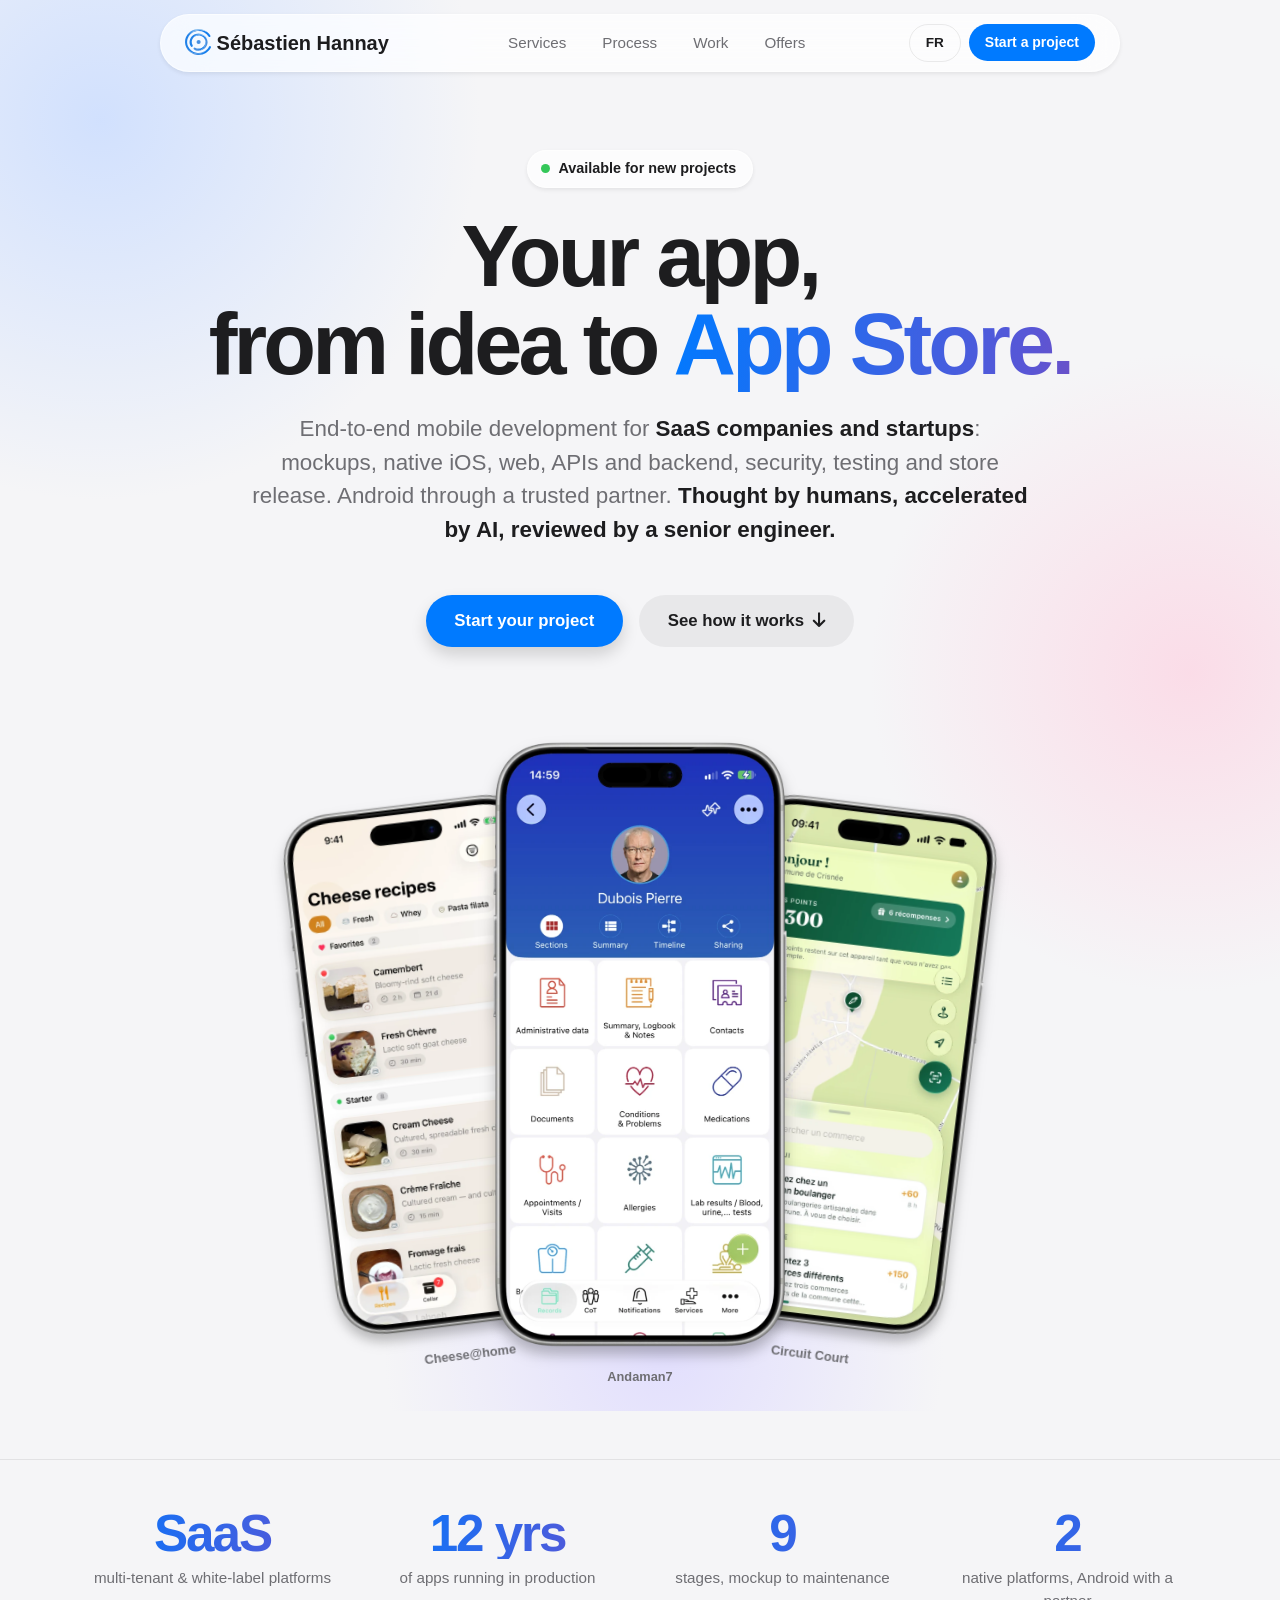
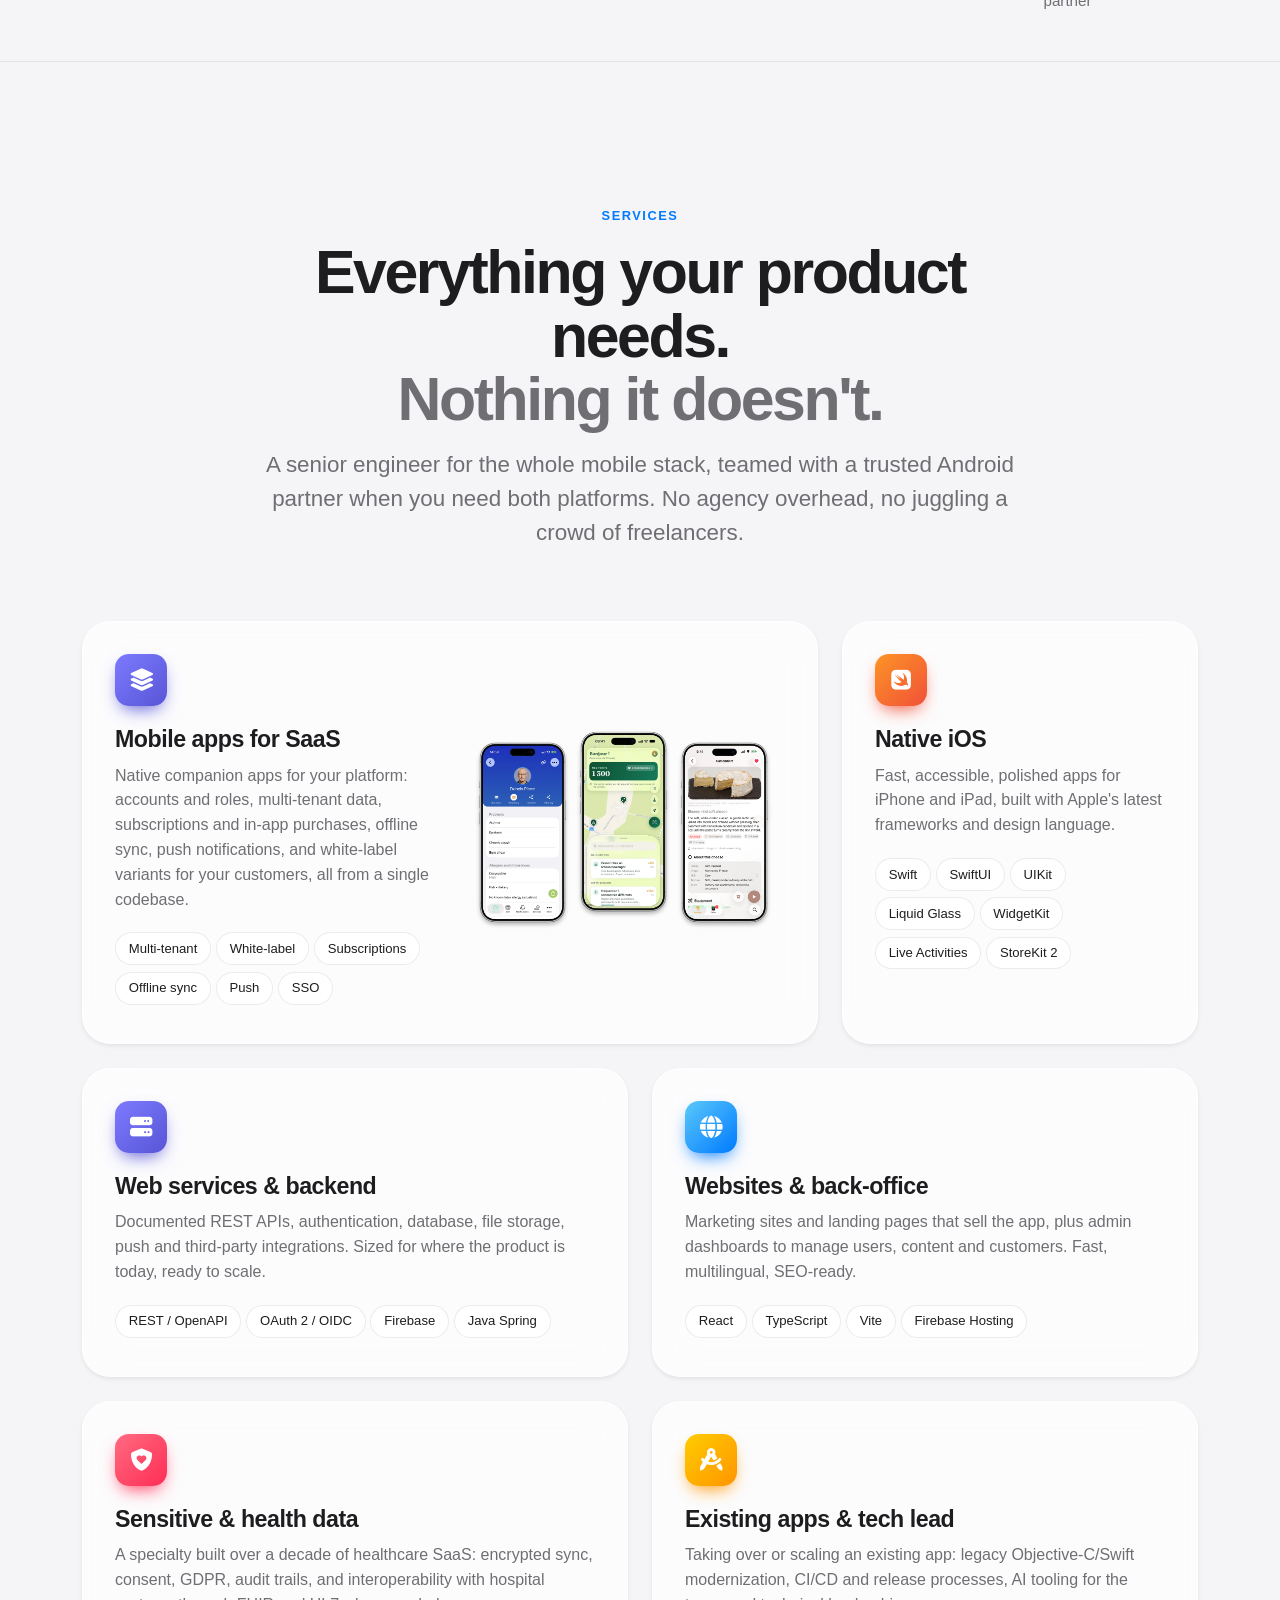
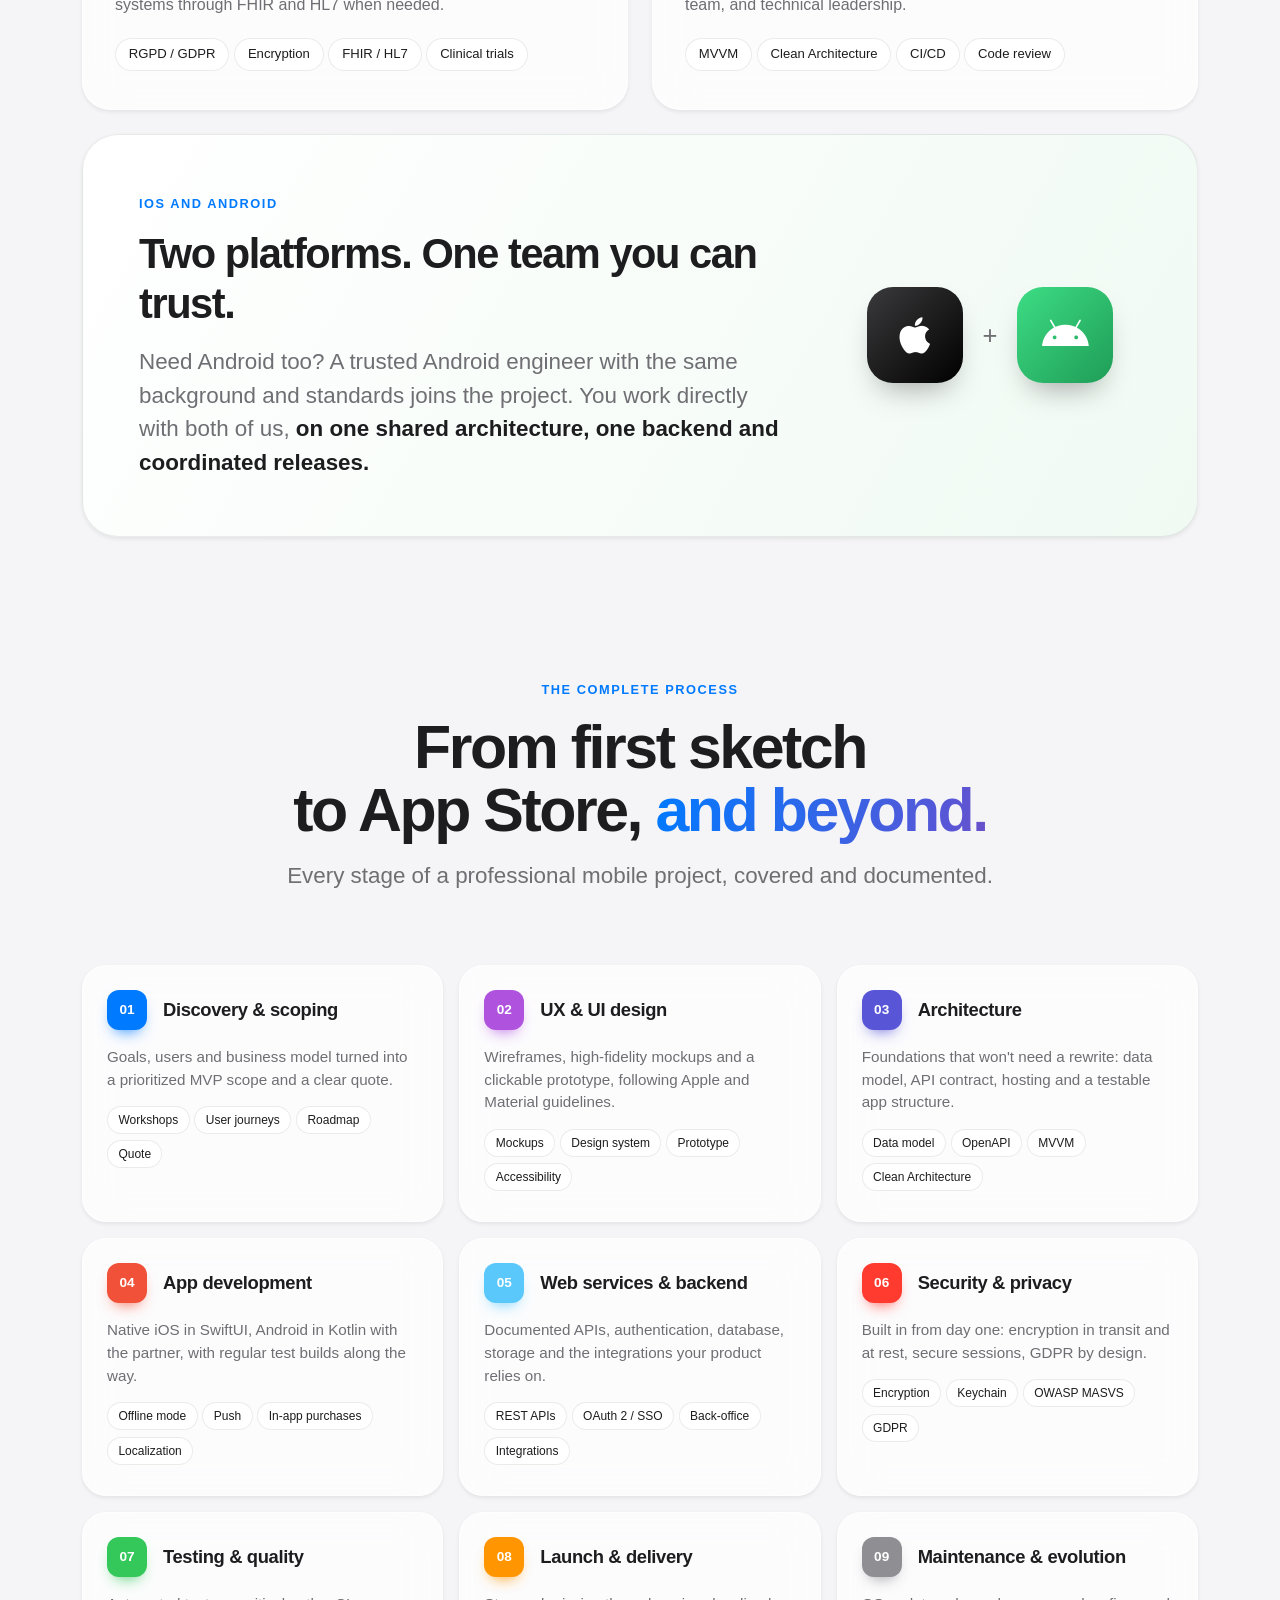
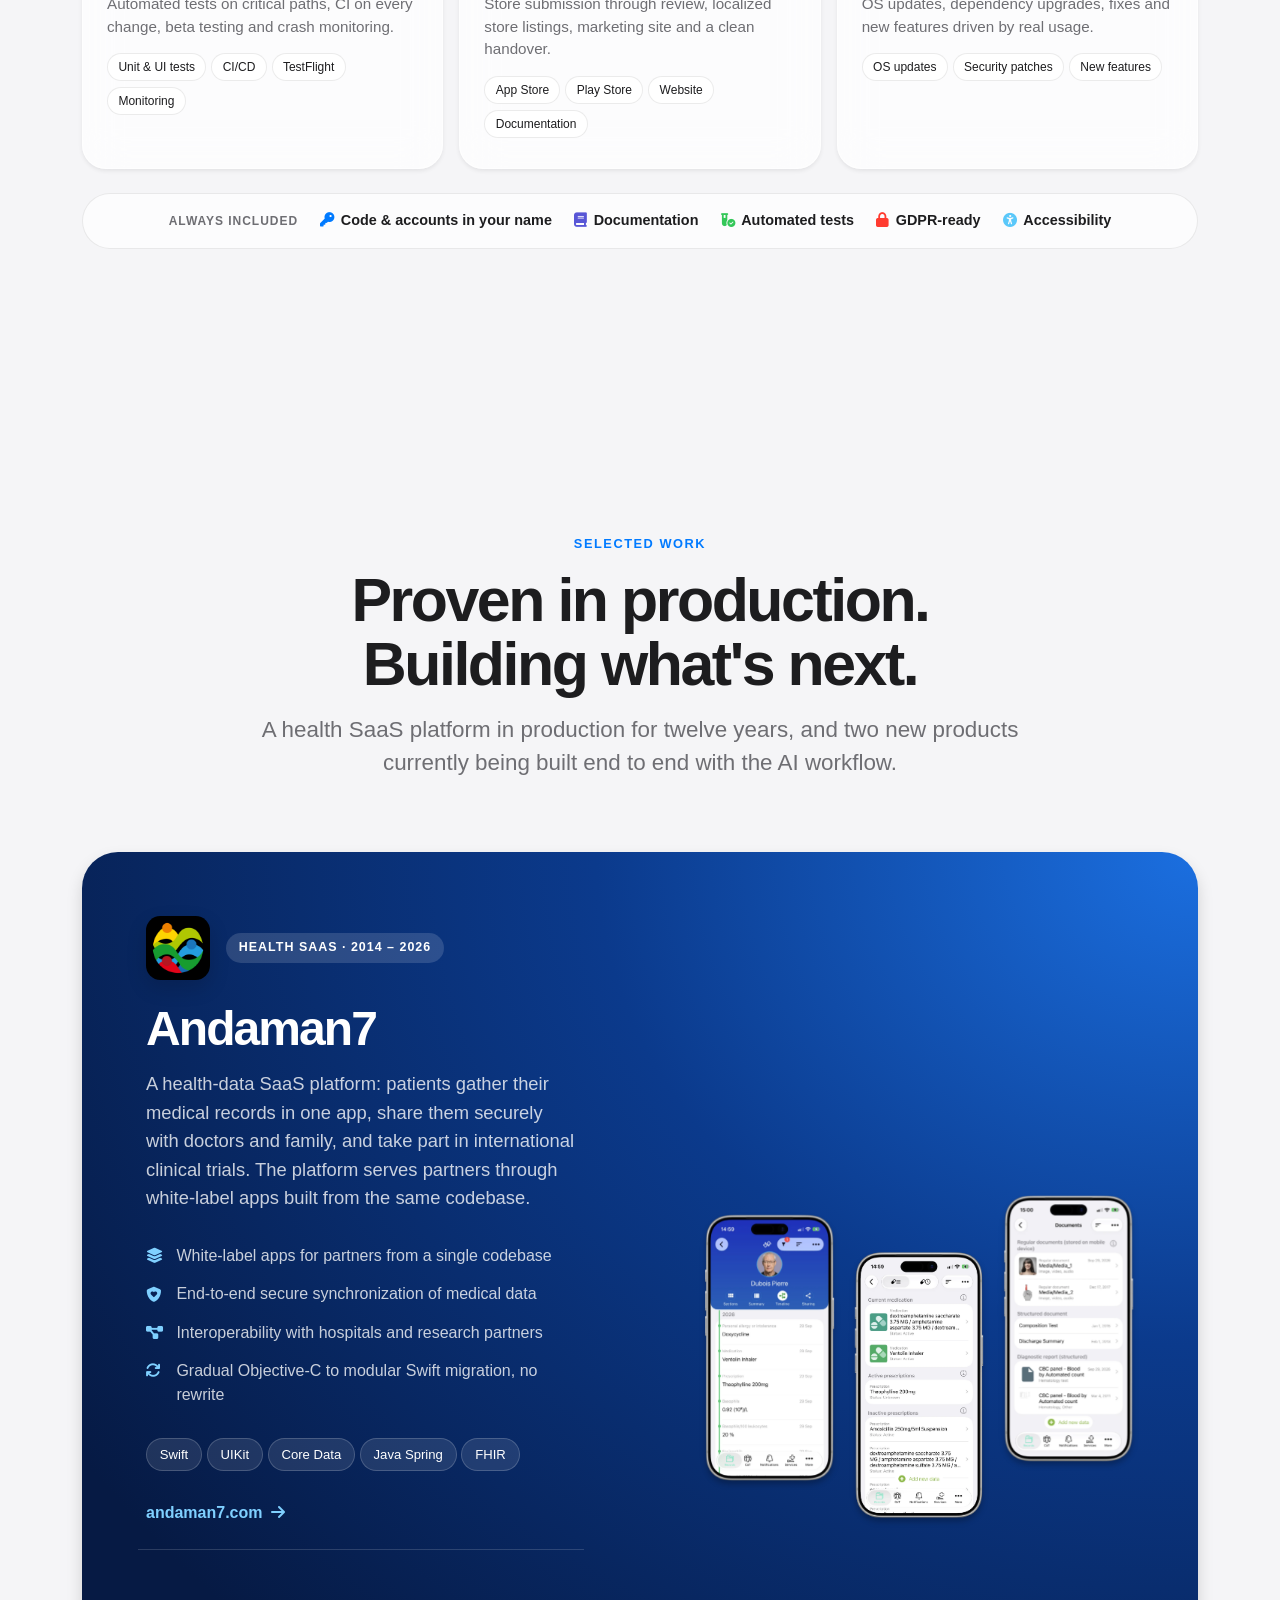
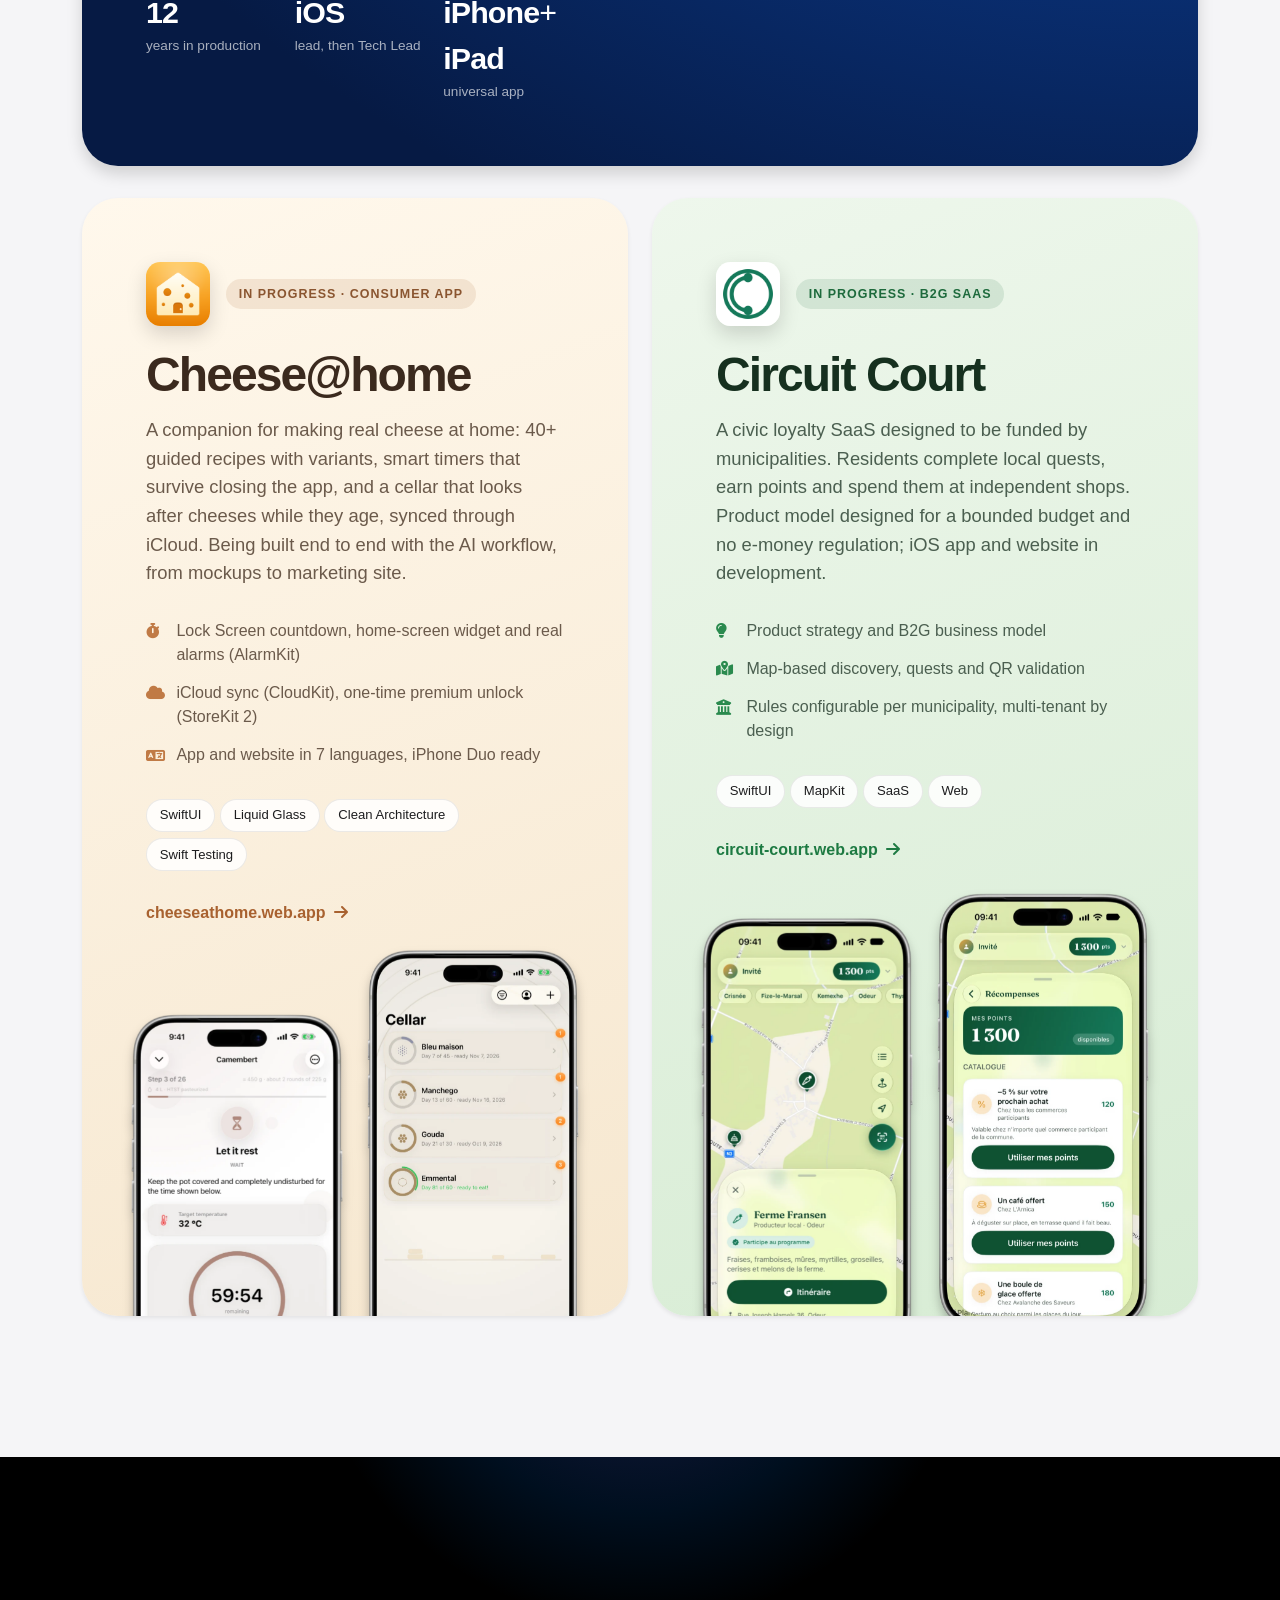
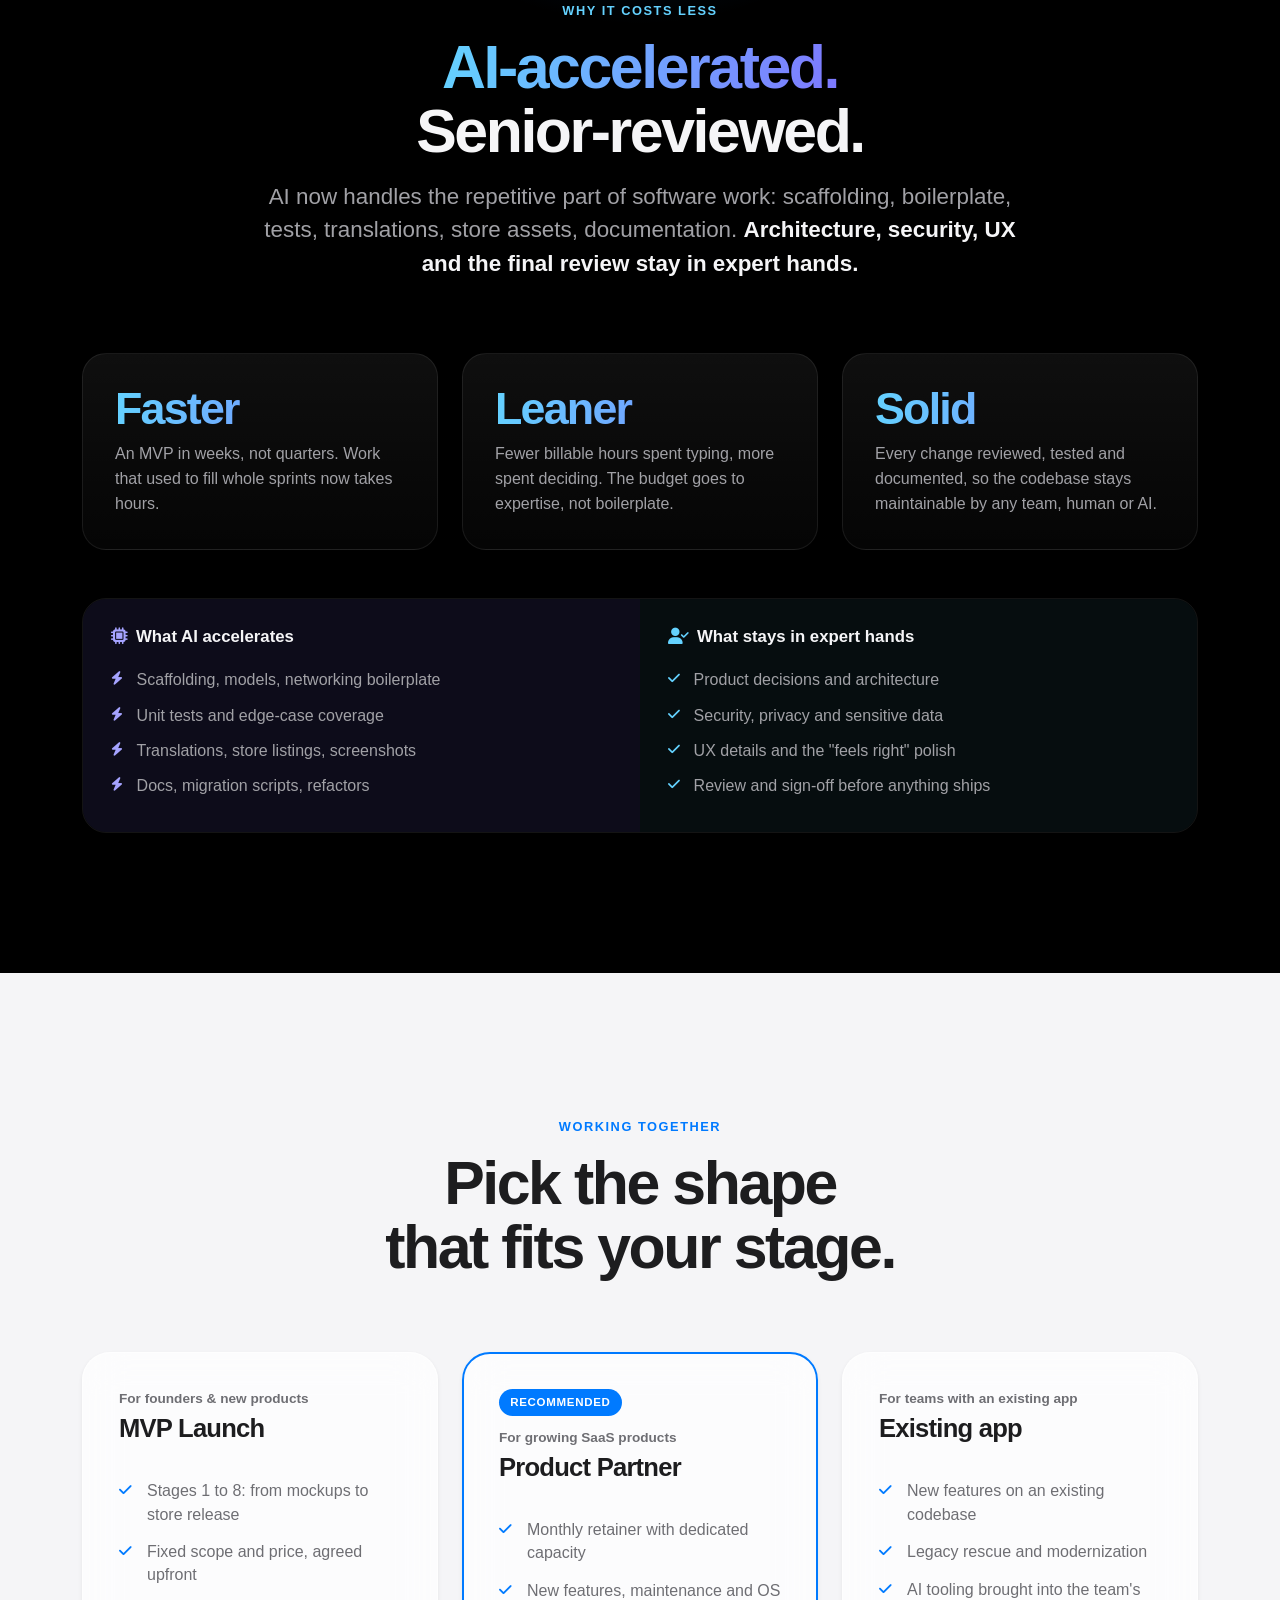
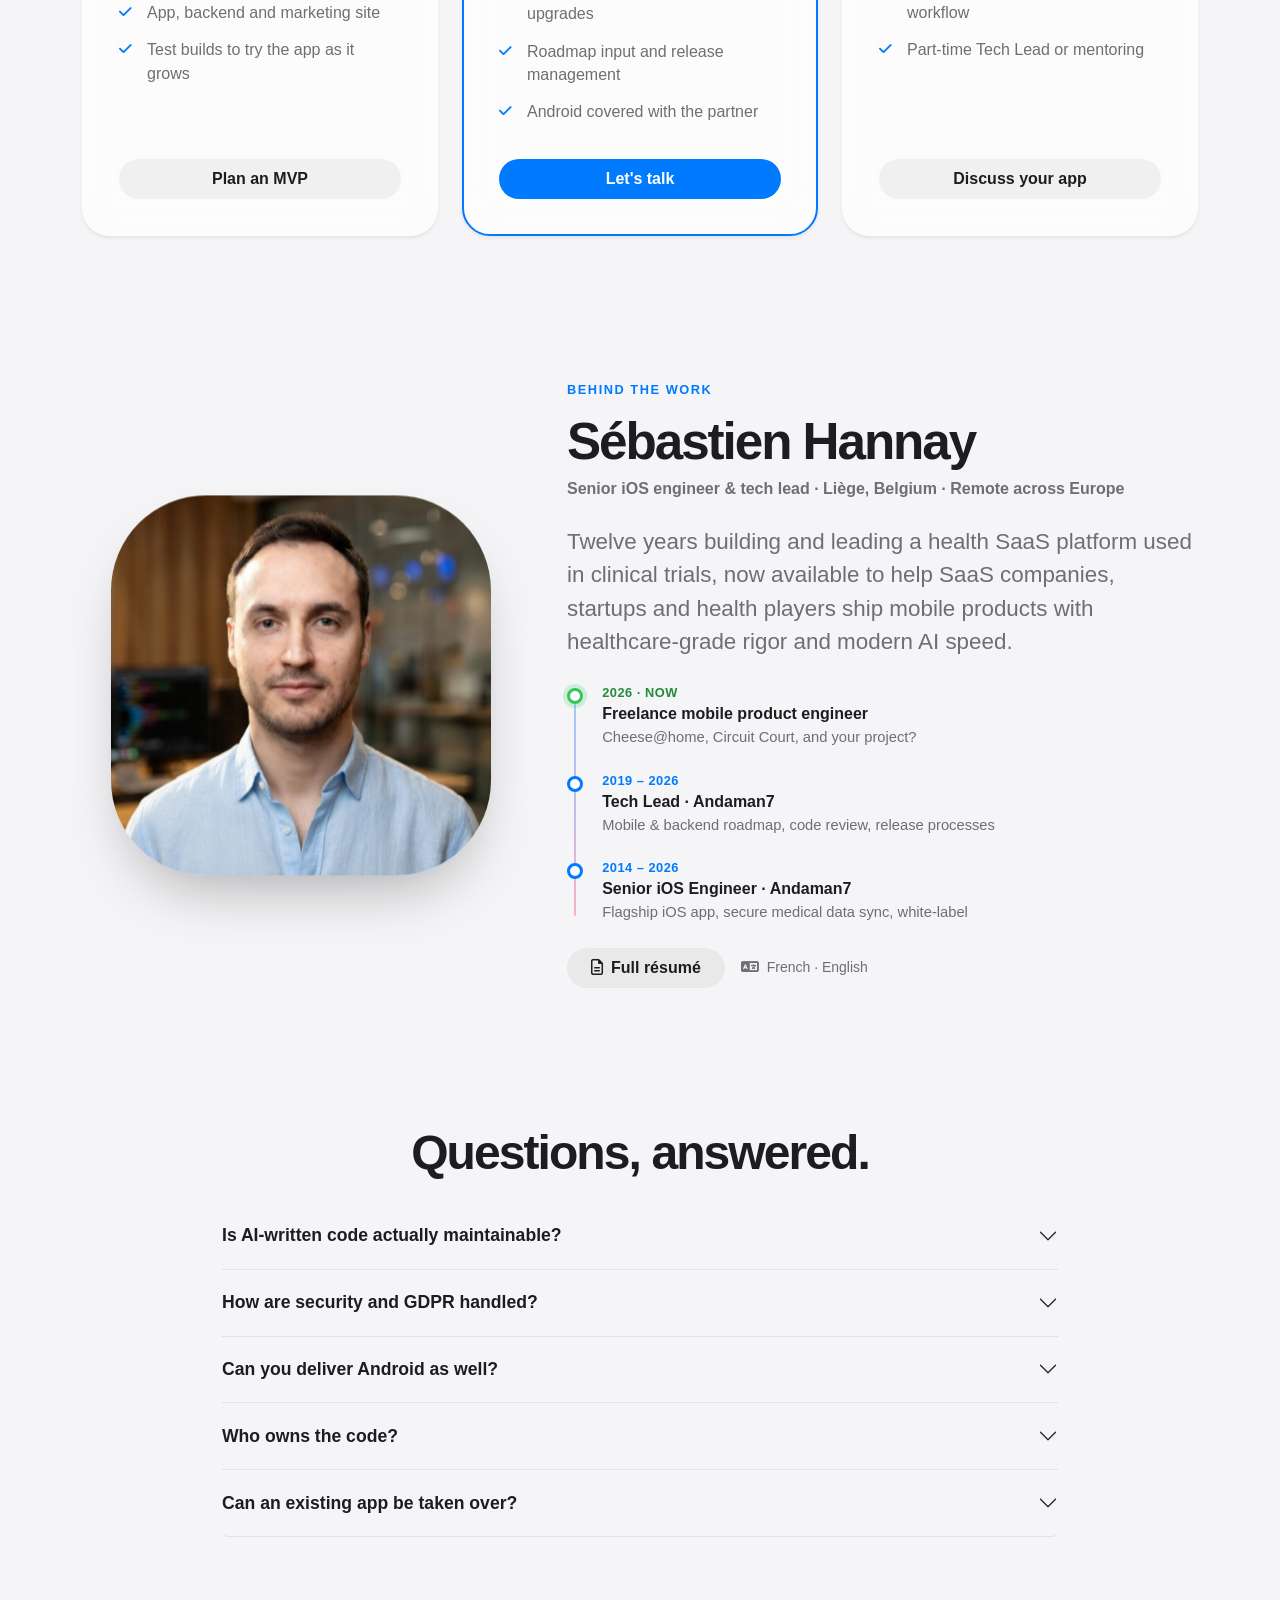
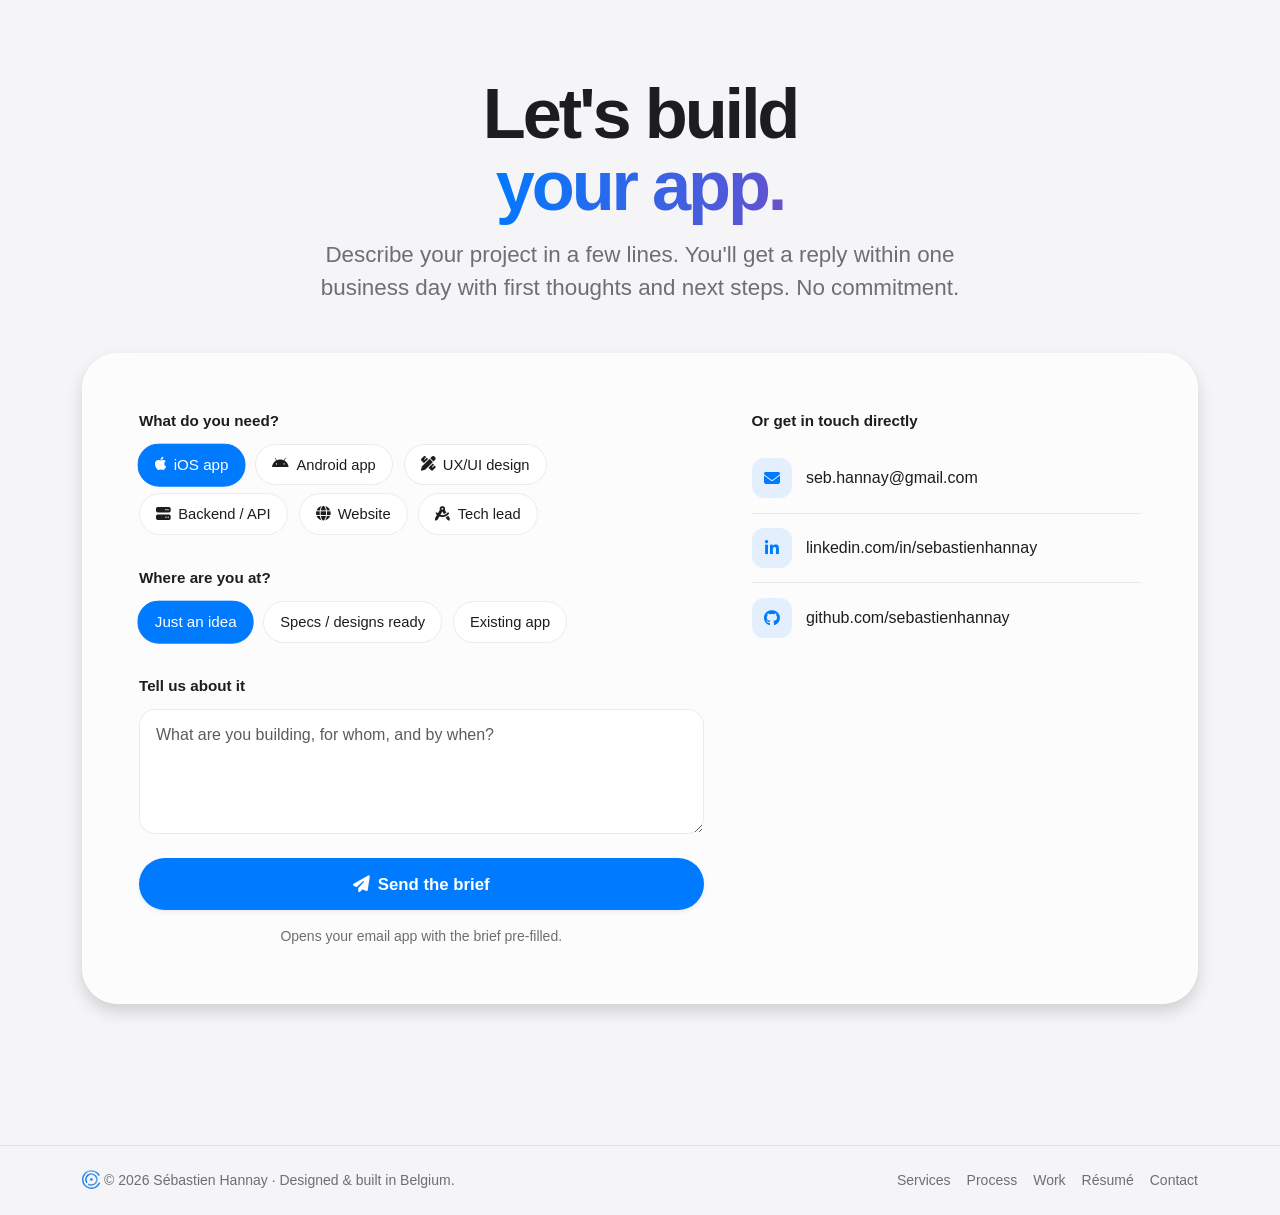
==== commit 2c4f3047: "fixes" ====
--- a/public/index.html
+++ b/public/index.html
@@ -60,9 +60,16 @@
     <link rel="icon" type="image/svg+xml" href="resources/coreon_logo_light.svg">
     <link rel="apple-touch-icon" href="resources/coreon_logo.png">
 
+    <script>
+        // Scroll-reveal only where it's reliable (mouse/trackpad devices).
+        // On touch devices iOS Safari delays visibility callbacks during
+        // momentum scrolling, so content would stay blank: show it instead.
+        if (window.matchMedia('(hover: hover) and (pointer: fine)').matches) document.documentElement.classList.add('js');
+    </script>
+    <link rel="preconnect" href="https://cdn.jsdelivr.net" crossorigin>
+    <link rel="preconnect" href="https://cdnjs.cloudflare.com" crossorigin>
     <link href="https://cdn.jsdelivr.net/npm/bootstrap@5.3.2/dist/css/bootstrap.min.css" rel="stylesheet">
     <link rel="stylesheet" href="https://cdnjs.cloudflare.com/ajax/libs/font-awesome/6.4.2/css/all.min.css">
-    <link href="https://unpkg.com/aos@2.3.1/dist/aos.css" rel="stylesheet">
     <link rel="stylesheet" href="css/site.css">
 </head>
 <body class="lang-en" data-bs-spy="scroll" data-bs-target="#main-nav" data-bs-offset="120">
@@ -110,24 +117,24 @@
     <div class="ambient-orb orb-3"></div>
 
     <div class="container position-relative z-1 text-center">
-        <div data-aos="fade-up">
+        <div class="hero-anim" style="--hero-delay:0ms">
             <span class="status-pill ios-glass shadow-sm mb-4">
                 <span class="status-dot"></span>
                 <span class="en">Available for new projects</span><span class="fr">Disponible pour de nouveaux projets</span>
             </span>
         </div>
 
-        <h1 class="display-hero ios-text mb-4" data-aos="fade-up" data-aos-delay="50">
+        <h1 class="hero-anim display-hero ios-text mb-4" style="--hero-delay:50ms">
             <span class="en">Your app,<br>from idea to <span class="text-grad">App&nbsp;Store.</span></span>
             <span class="fr">Votre app,<br>de l'idée à l'<span class="text-grad">App&nbsp;Store.</span></span>
         </h1>
 
-        <p class="lead-xl mx-auto mb-5" style="max-width: 780px;" data-aos="fade-up" data-aos-delay="100">
+        <p class="hero-anim lead-xl mx-auto mb-5" style="max-width: 780px; --hero-delay:100ms">
             <span class="en">End-to-end mobile development for <strong>SaaS companies and startups</strong>: mockups, native iOS, web, APIs and backend, security, testing and store release. Android through a trusted partner. <strong>Thought by humans, accelerated by AI, reviewed by a senior engineer.</strong></span>
             <span class="fr">Développement mobile de bout en bout pour les <strong>éditeurs SaaS et les startups</strong> : maquettes, iOS natif, web, APIs et backend, sécurité, tests et publication sur les stores. Android avec un partenaire de confiance. <strong>Pensé par des humains, accéléré par l'IA, validé par un ingénieur senior.</strong></span>
         </p>
 
-        <div class="d-flex flex-wrap justify-content-center gap-3" data-aos="fade-up" data-aos-delay="150">
+        <div class="hero-anim d-flex flex-wrap justify-content-center gap-3" style="--hero-delay:150ms">
             <a href="#contact" class="btn btn-ios-primary btn-lg-pill shadow">
                 <span class="en">Start your project</span><span class="fr">Lancer votre projet</span>
             </a>
@@ -136,7 +143,7 @@
             </a>
         </div>
 
-        <div class="phone-stage" data-aos="fade-up" data-aos-delay="200">
+        <div class="hero-anim phone-stage" style="--hero-delay:200ms">
             <div class="phone phone-left">
                 <img class="device-raw" src="resources/work/cheese-recipes.webp" alt="Cheese@home recipe list">
                 <span class="phone-label">Cheese@home</span>
@@ -212,9 +219,9 @@
                         </div>
                         <div class="col-md-6 d-none d-md-block">
                             <div class="case-phones three">
-                                <img class="device-raw" data-speed="0.04" src="resources/work/a7-summary.webp" alt="Andaman7 health record" loading="lazy">
-                                <img class="device-raw offset" data-speed="0.12" src="resources/work/cc-map.webp" alt="Circuit Court map" loading="lazy">
-                                <img class="device-raw" data-speed="0.06" src="resources/work/cheese-recipe.webp" alt="Cheese@home recipe" loading="lazy">
+                                <div class="shot"><img class="device-raw" data-speed="0.04" src="resources/work/a7-summary.webp" alt="Andaman7 health record" loading="lazy"></div>
+                                <div class="shot offset"><img class="device-raw" data-speed="0.12" src="resources/work/cc-map.webp" alt="Circuit Court map" loading="lazy"></div>
+                                <div class="shot"><img class="device-raw" data-speed="0.06" src="resources/work/cheese-recipe.webp" alt="Cheese@home recipe" loading="lazy"></div>
                             </div>
                         </div>
                     </div>
@@ -476,9 +483,9 @@
                 </div>
                 <div class="col-lg-6 p-4 p-lg-5">
                     <div class="case-phones three">
-                        <img class="device-raw" data-speed="0.06" src="resources/work/a7-timeline.webp" alt="Andaman7 medical timeline" loading="lazy">
-                        <img class="device-raw offset" data-speed="0.14" src="resources/work/a7-meds.webp" alt="Andaman7 medications" loading="lazy">
-                        <img class="device-raw" data-speed="0.03" src="resources/work/a7-documents.webp" alt="Andaman7 documents" loading="lazy">
+                        <div class="shot"><img class="device-raw" data-speed="0.06" src="resources/work/a7-timeline.webp" alt="Andaman7 medical timeline" loading="lazy"></div>
+                        <div class="shot offset"><img class="device-raw" data-speed="0.14" src="resources/work/a7-meds.webp" alt="Andaman7 medications" loading="lazy"></div>
+                        <div class="shot"><img class="device-raw" data-speed="0.03" src="resources/work/a7-documents.webp" alt="Andaman7 documents" loading="lazy"></div>
                     </div>
                 </div>
             </div>
@@ -507,8 +514,8 @@
                         <a class="link-arrow" href="https://cheeseathome.web.app" target="_blank" rel="noopener">cheeseathome.web.app <i class="fa-solid fa-arrow-right ms-1"></i></a>
                     </div>
                     <div class="case-phones mt-5" style="margin-bottom:-18%;">
-                        <img class="device-raw" data-speed="0.04" src="resources/work/cheese-timer.webp" alt="Cheese@home cooking timer" loading="lazy">
-                        <img class="device-raw offset" data-speed="0.1" src="resources/work/cheese-cellar.webp" alt="Cheese@home cellar" loading="lazy">
+                        <div class="shot"><img class="device-raw" data-speed="0.04" src="resources/work/cheese-timer.webp" alt="Cheese@home cooking timer" loading="lazy"></div>
+                        <div class="shot offset"><img class="device-raw" data-speed="0.1" src="resources/work/cheese-cellar.webp" alt="Cheese@home cellar" loading="lazy"></div>
                     </div>
                 </article>
             </div>
@@ -535,8 +542,8 @@
                         <a class="link-arrow" href="https://circuit-court.web.app" target="_blank" rel="noopener">circuit-court.web.app <i class="fa-solid fa-arrow-right ms-1"></i></a>
                     </div>
                     <div class="case-phones mt-5" style="margin-bottom:-18%;">
-                        <img class="device-raw" data-speed="0.04" src="resources/work/cc-merchant.webp" alt="Circuit Court merchant" loading="lazy">
-                        <img class="device-raw offset" data-speed="0.1" src="resources/work/cc-rewards.webp" alt="Circuit Court rewards" loading="lazy">
+                        <div class="shot"><img class="device-raw" data-speed="0.04" src="resources/work/cc-merchant.webp" alt="Circuit Court merchant" loading="lazy"></div>
+                        <div class="shot offset"><img class="device-raw" data-speed="0.1" src="resources/work/cc-rewards.webp" alt="Circuit Court rewards" loading="lazy"></div>
                     </div>
                 </article>
             </div>
@@ -818,8 +825,7 @@
     </div>
 </footer>
 
-<script src="https://cdn.jsdelivr.net/npm/bootstrap@5.3.2/dist/js/bootstrap.bundle.min.js"></script>
-<script src="https://unpkg.com/aos@2.3.1/dist/aos.js"></script>
+<script src="https://cdn.jsdelivr.net/npm/bootstrap@5.3.2/dist/js/bootstrap.bundle.min.js" defer></script>
 <script src="js/site.js"></script>
 </body>
 </html>
--- a/public/css/site.css
+++ b/public/css/site.css
@@ -153,18 +153,18 @@
 
 /* ---------- Hero ---------- */
 .hero { position: relative; overflow: hidden; padding: 150px 0 60px; }
+/* Soft glows drawn with radial gradients: same look as a blurred circle,
+   but no filter for Safari to recompute on every frame. */
 .ambient-orb {
     position: absolute;
     border-radius: 50%;
-    filter: blur(90px);
     z-index: 0;
-    opacity: 0.7;
     animation: drift 16s infinite alternate ease-in-out;
     pointer-events: none;
 }
-.orb-1 { width: 520px; height: 520px; background: #dbe7ff; top: -140px; left: -160px; }
-.orb-2 { width: 420px; height: 420px; background: #fde2ec; top: 30%; right: -120px; animation-delay: -5s; }
-.orb-3 { width: 360px; height: 360px; background: #e6e3ff; bottom: -120px; left: 35%; animation-delay: -9s; }
+.orb-1 { width: 760px; height: 760px; background: radial-gradient(closest-side, rgba(203, 221, 255, 0.85), rgba(203, 221, 255, 0)); top: -260px; left: -280px; }
+.orb-2 { width: 640px; height: 640px; background: radial-gradient(closest-side, rgba(252, 214, 228, 0.8), rgba(252, 214, 228, 0)); top: 25%; right: -230px; animation-delay: -5s; }
+.orb-3 { width: 560px; height: 560px; background: radial-gradient(closest-side, rgba(221, 217, 255, 0.8), rgba(221, 217, 255, 0)); bottom: -220px; left: 30%; animation-delay: -9s; }
 @keyframes drift { 100% { transform: translate(40px, 50px) scale(1.12); } }
 
 .status-pill {
@@ -220,18 +220,17 @@
     .phone-stage .phone-label { display: none; }
 }
 
-/* Device frame (for raw screenshots) */
-.device {
-    background: #1d1d1f;
-    padding: 3.2%;
-    border-radius: 16% / 7.4%;
-    box-shadow:
-        0 0 0 1.5px #3a3a3c inset,
-        0 30px 60px -15px rgba(0, 0, 0, 0.35),
-        0 18px 36px -18px rgba(0, 0, 0, 0.4);
-}
-.device img { display: block; width: 100%; border-radius: 13% / 6%; }
-.device-raw { display: block; width: 100%; filter: drop-shadow(0 30px 40px rgba(0, 0, 0, 0.25)); }
+/* Framed screenshots: Apple bezel + soft shadow baked into the image.
+   Each image is the 700x1431 phone plus transparent padding for the shadow
+   (56px left/right, 40px top, 80px bottom => 812x1551). The width/margins
+   below cancel that padding, so the phone itself fills its slot exactly.
+   Percentage margins resolve against the parent's width (the phone slot). */
+.device-raw {
+    display: block;
+    width: 116%;              /* 812 / 700 */
+    max-width: none;
+    margin: -5.714% -8% -11.429%;  /* 40/700, 56/700, 80/700 */
+}
 
 /* ---------- Stats strip ---------- */
 .stats { border-top: 1px solid var(--ios-hairline); border-bottom: 1px solid var(--ios-hairline); }
@@ -591,7 +590,6 @@
 }
 
 /* ---------- Framed screenshots ---------- */
-.device-raw { filter: drop-shadow(0 24px 30px rgba(0, 0, 0, 0.22)); }
 .case-phones.three > * { width: 31%; }
 .case-phones.three > .offset { transform: translateY(-6%); }
 
@@ -631,9 +629,21 @@
     transform: scaleX(0);
     pointer-events: none;
 }
-[data-speed], .phone-stage .phone, .ambient-orb, .dark-glow { will-change: translate; }
+[data-speed], .phone-stage .phone { will-change: translate; }
 .text-grad, .text-grad-dark { background-size: 200% auto; animation: shimmer 8s ease-in-out infinite alternate; }
 @keyframes shimmer { from { background-position: 0% 50%; } to { background-position: 100% 50%; } }
+/* Phones and tablets: skip effects that are costly in mobile Safari.
+   - the shimmer repaints large text every frame
+   - backdrop blur on cards over a flat background is invisible but still
+     computed live; only the menu bar (over moving content) keeps its glass */
+@media (hover: none) {
+    .text-grad, .text-grad-dark { animation: none; }
+    .ios-glass:not(.custom-nav) {
+        -webkit-backdrop-filter: none;
+        backdrop-filter: none;
+        background: rgba(255, 255, 255, 0.86);
+    }
+}
 @media (prefers-reduced-motion: reduce) { .scroll-progress { display: none; } }
 
 /* ---------- Mobile ---------- */
@@ -657,6 +667,8 @@
     .snap-row::-webkit-scrollbar { display: none; }
     .snap-row > * { flex: 0 0 84%; max-width: 84%; scroll-snap-align: start; }
     .snap-row .ios-card.lift:hover { transform: none; }
+    /* Pre-render the off-screen cards so swiping doesn't show blank tiles */
+    .snap-row > * { transform: translateZ(0); }
     .swipe-hint {
         display: block;
         text-align: right;
@@ -682,3 +694,23 @@
     footer .d-flex.gap-3 { flex-wrap: wrap; justify-content: center; }
     footer a { display: inline-block; padding: 0.6rem 0.2rem; }
 }
+
+/* ---------- Hero entrance: pure CSS, plays on first paint (no JS needed) ---------- */
+.hero-anim { animation: heroIn 0.9s cubic-bezier(0.2, 0.8, 0.2, 1) var(--hero-delay, 0ms) both; }
+@keyframes heroIn { from { opacity: 0; transform: translateY(24px); } }
+@media (prefers-reduced-motion: reduce) { .hero-anim { animation: none; } }
+
+/* ---------- Reveal on scroll (replaces AOS) ---------- */
+/* Hidden only when JS runs, so content never stays invisible */
+.js [data-aos] {
+    opacity: 0;
+    transform: translateY(28px);
+    transition:
+        opacity 0.6s ease var(--reveal-delay, 0ms),
+        transform 0.8s cubic-bezier(0.2, 0.8, 0.2, 1) var(--reveal-delay, 0ms);
+}
+.js [data-aos="zoom-in"] { transform: scale(0.94); }
+.js [data-aos].in { opacity: 1; transform: none; }
+@media (prefers-reduced-motion: reduce) {
+    .js [data-aos] { opacity: 1; transform: none; transition: none; }
+}
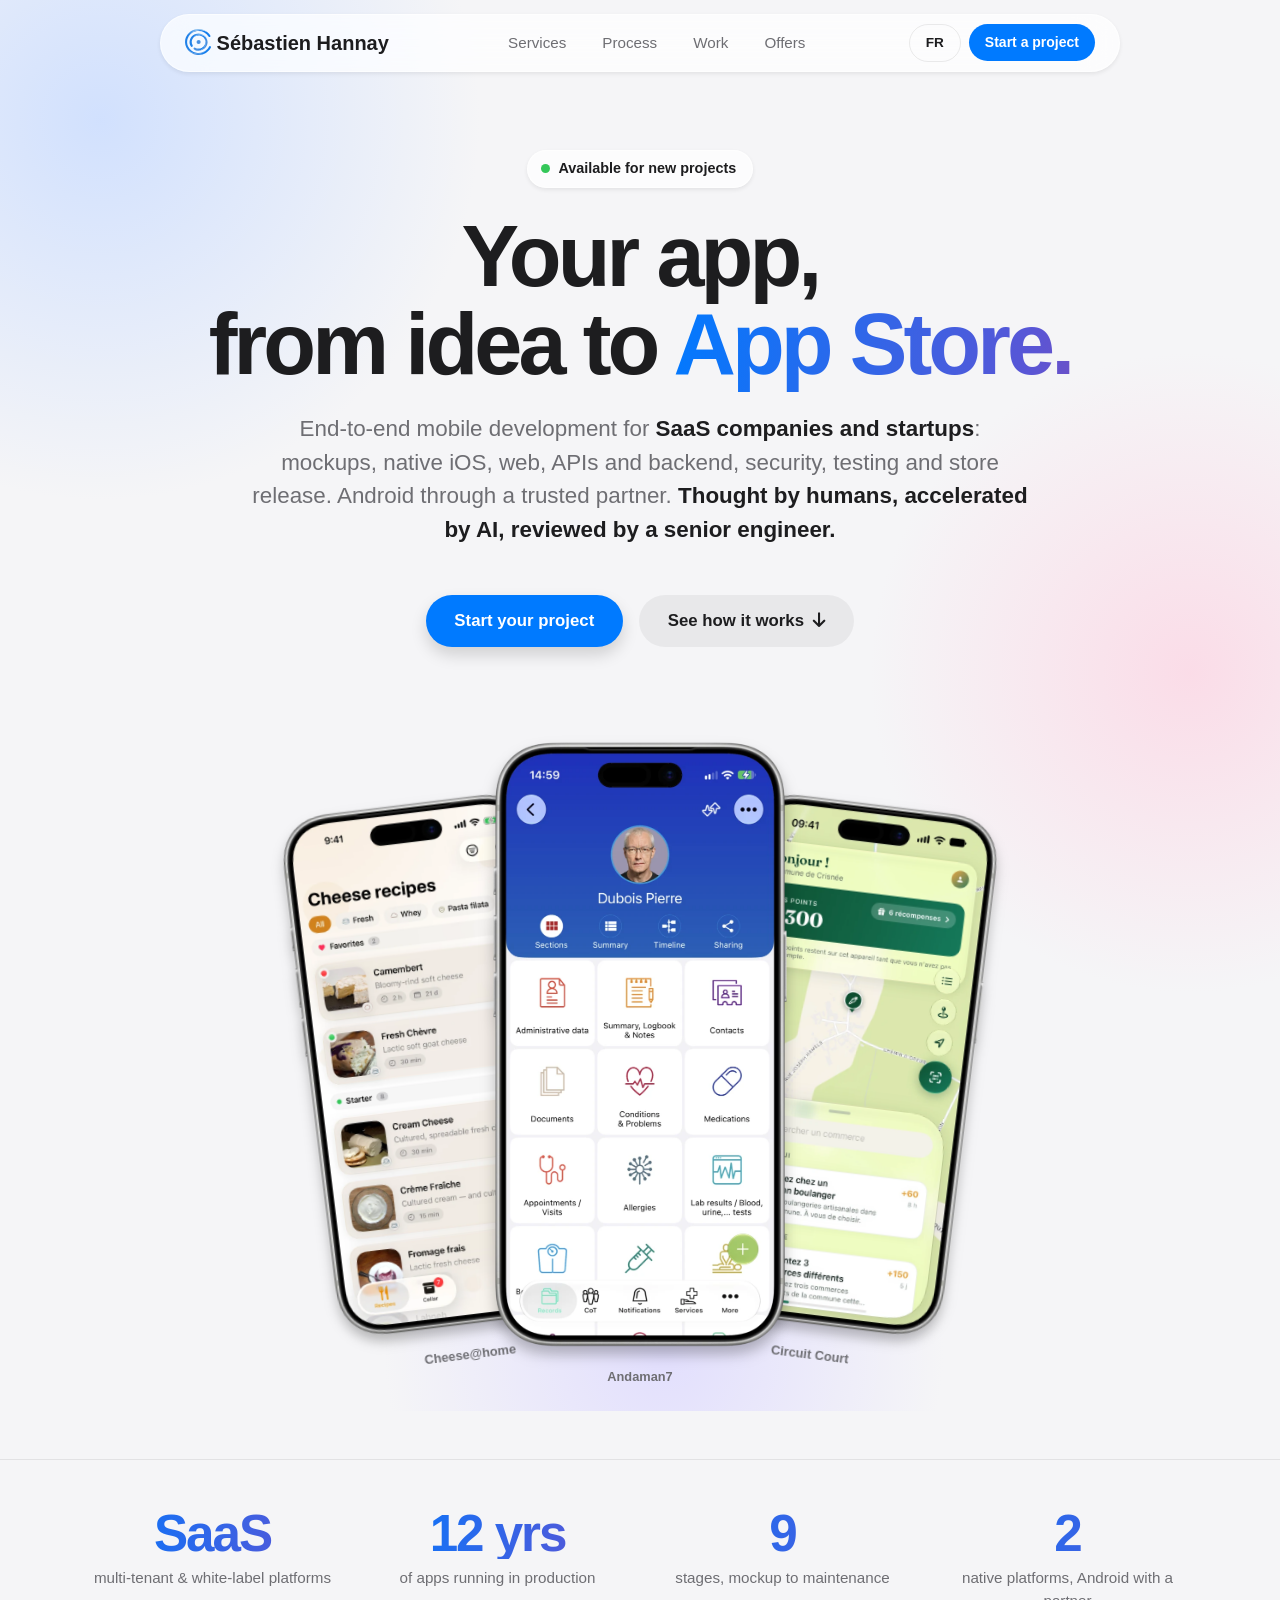
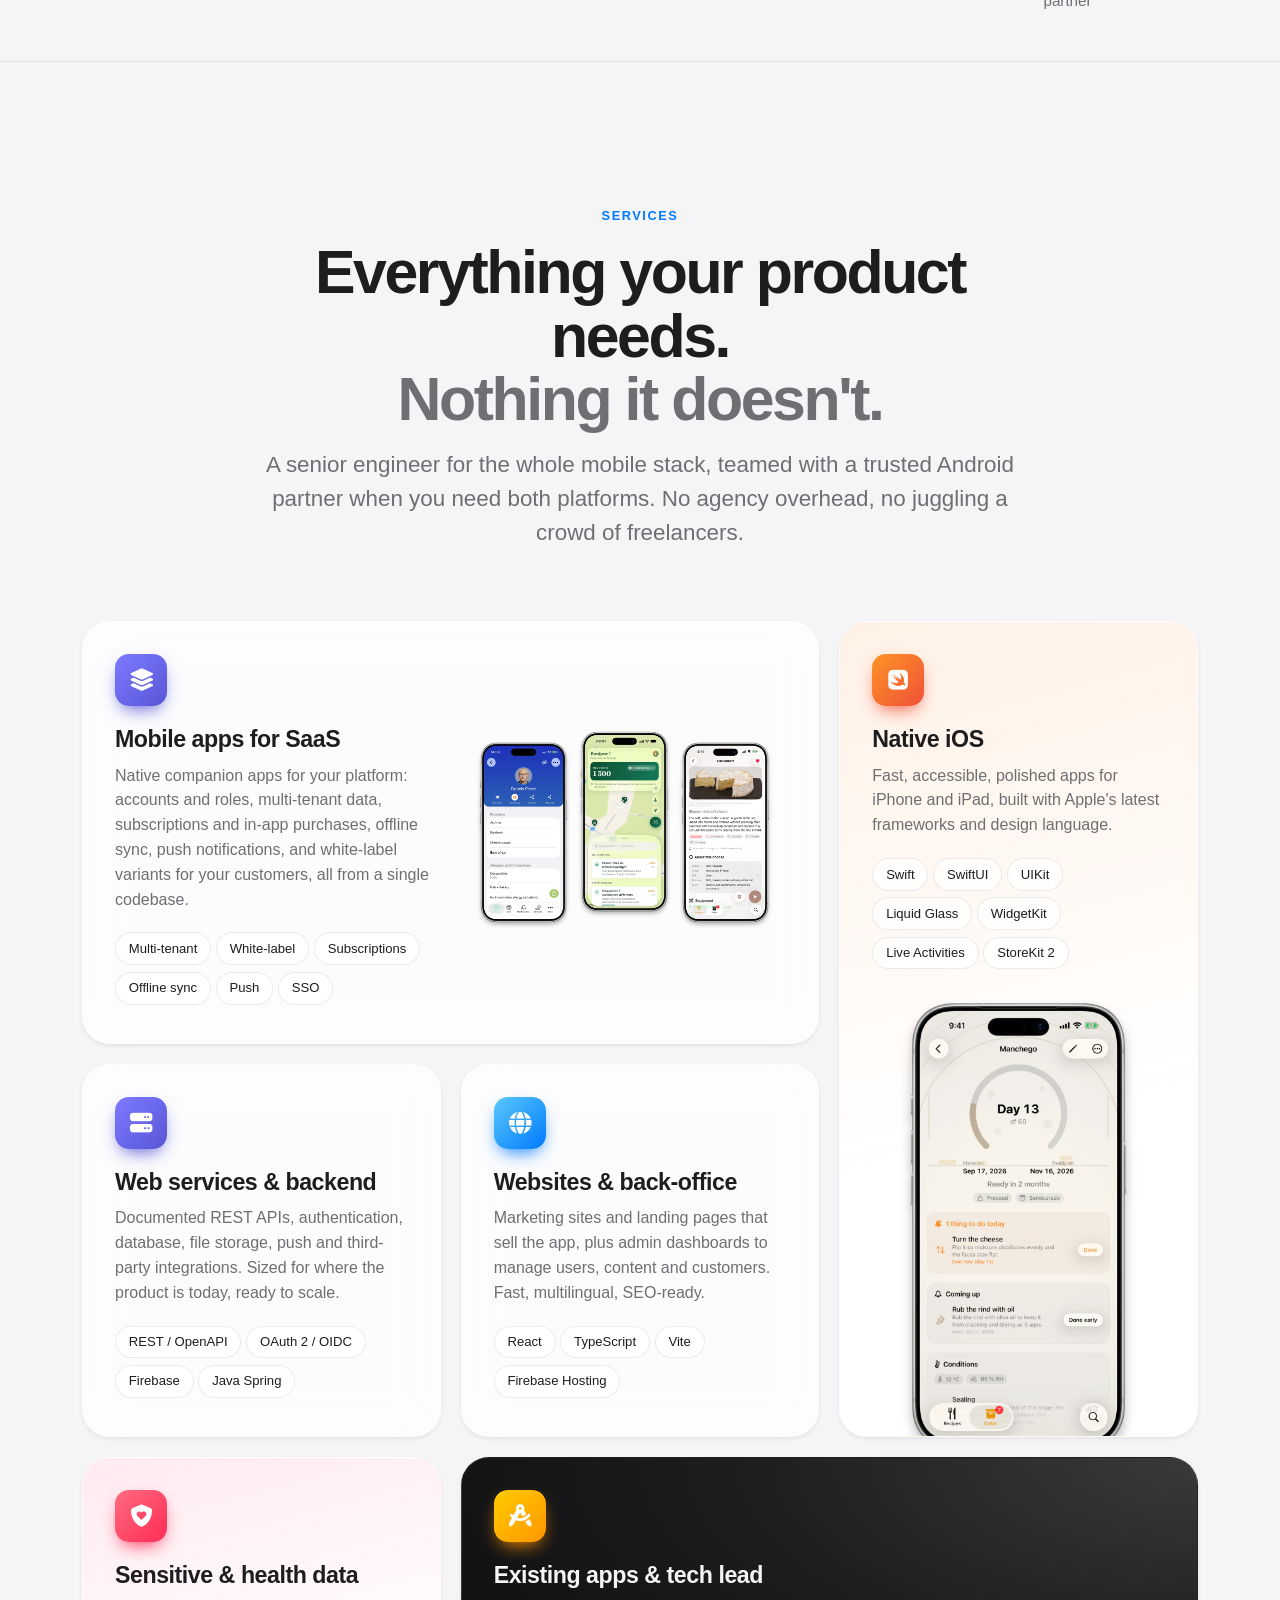
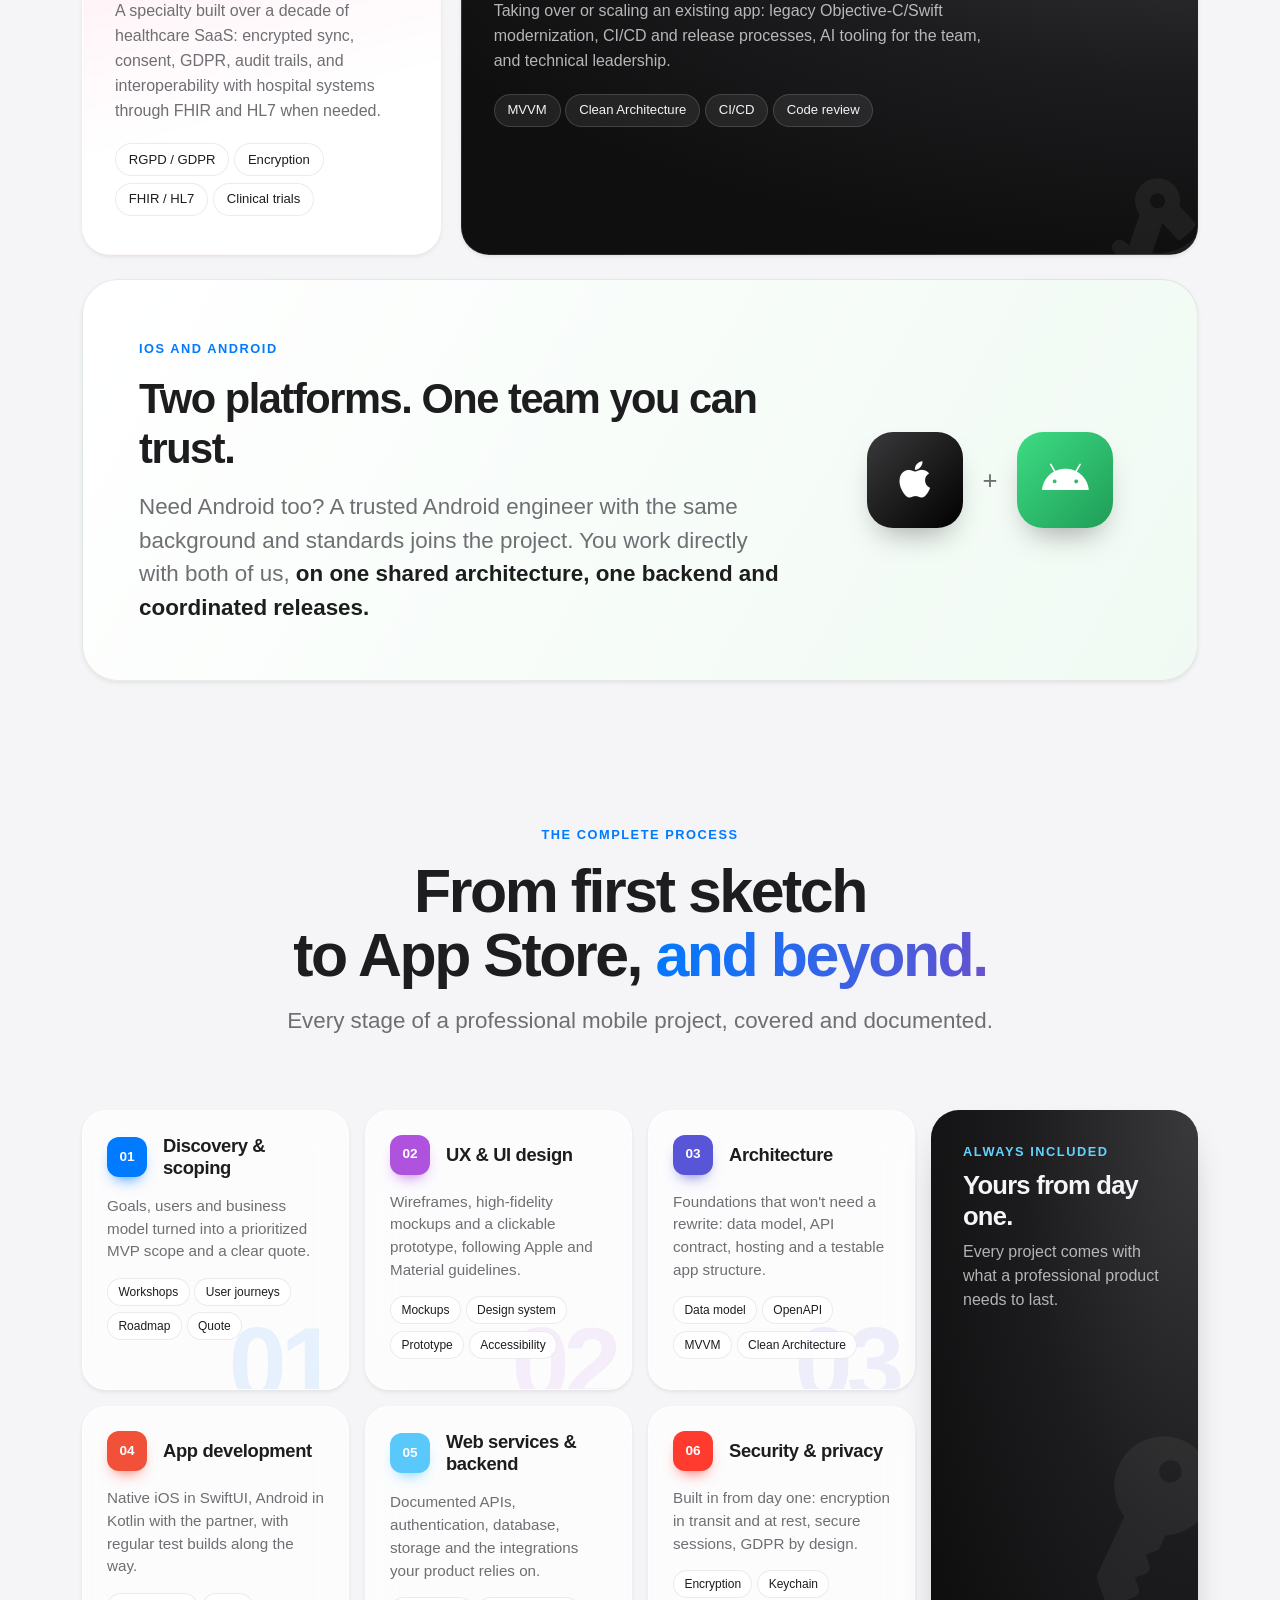
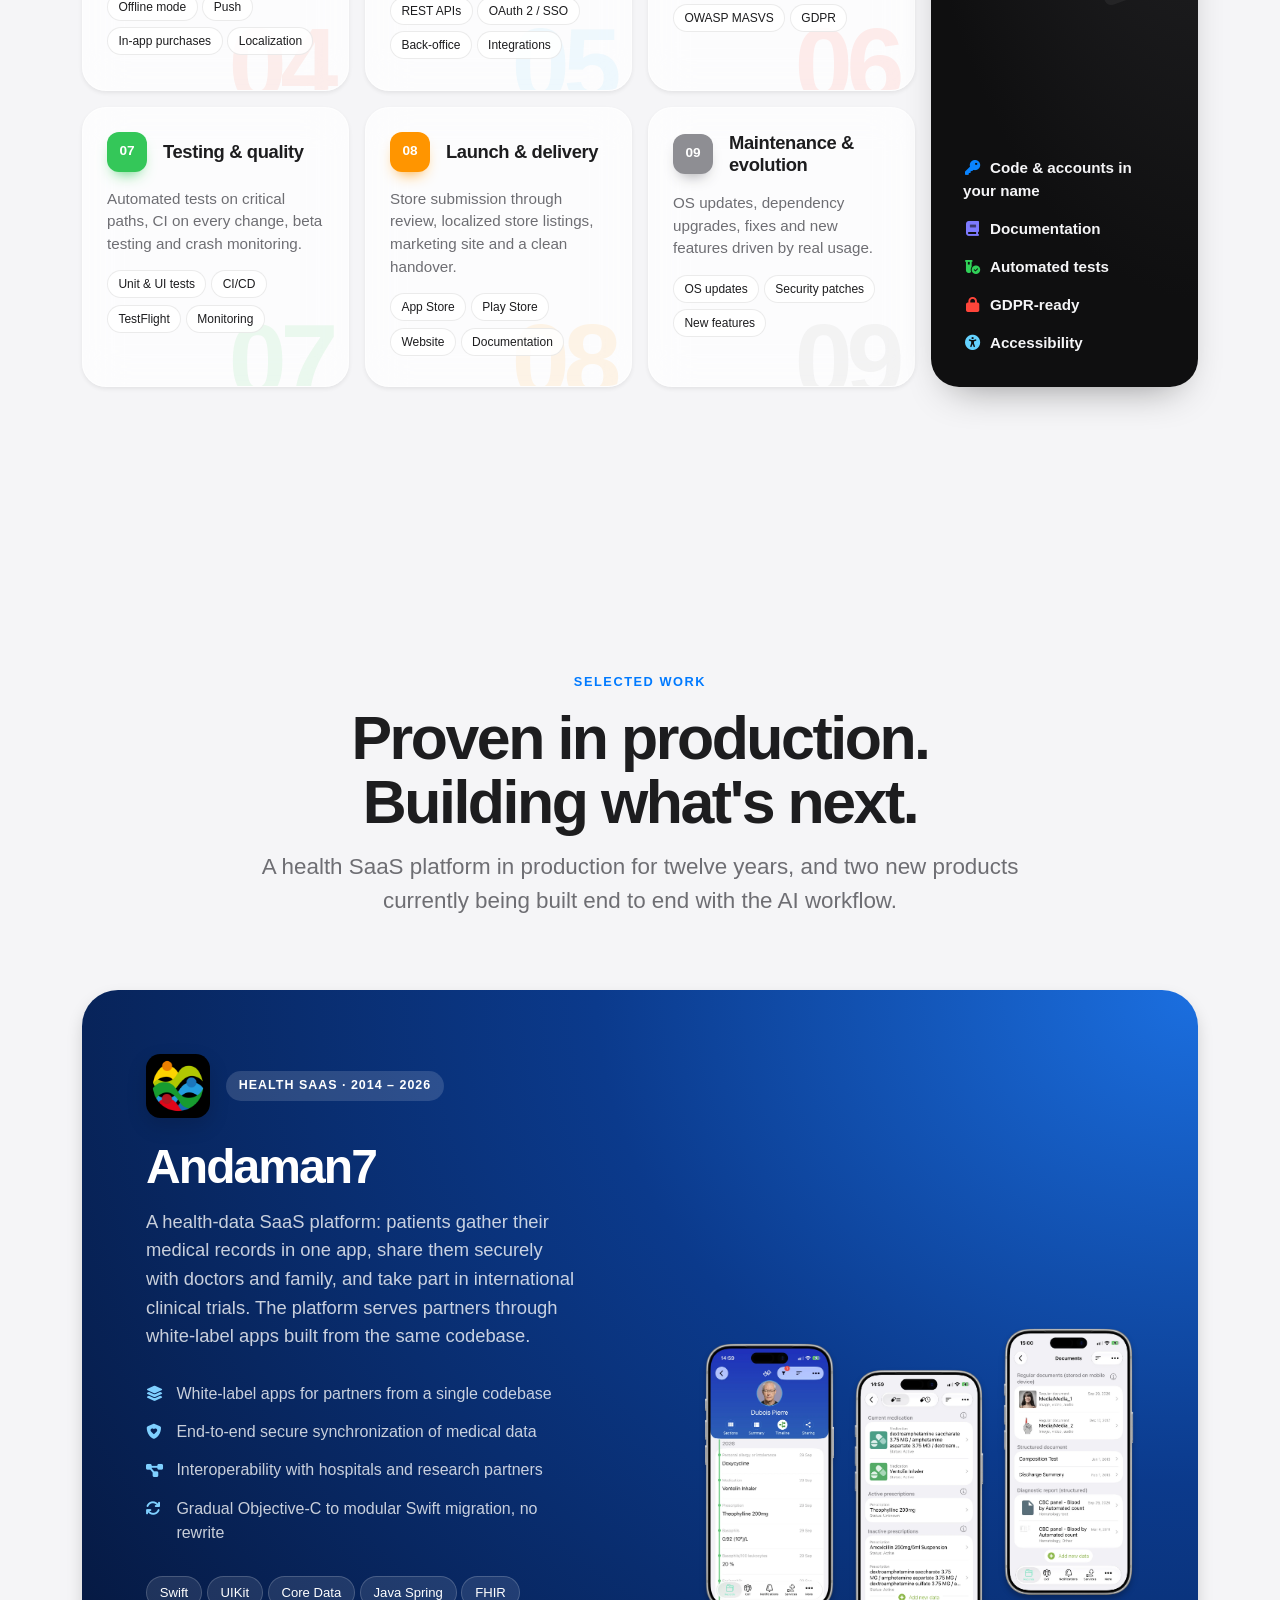
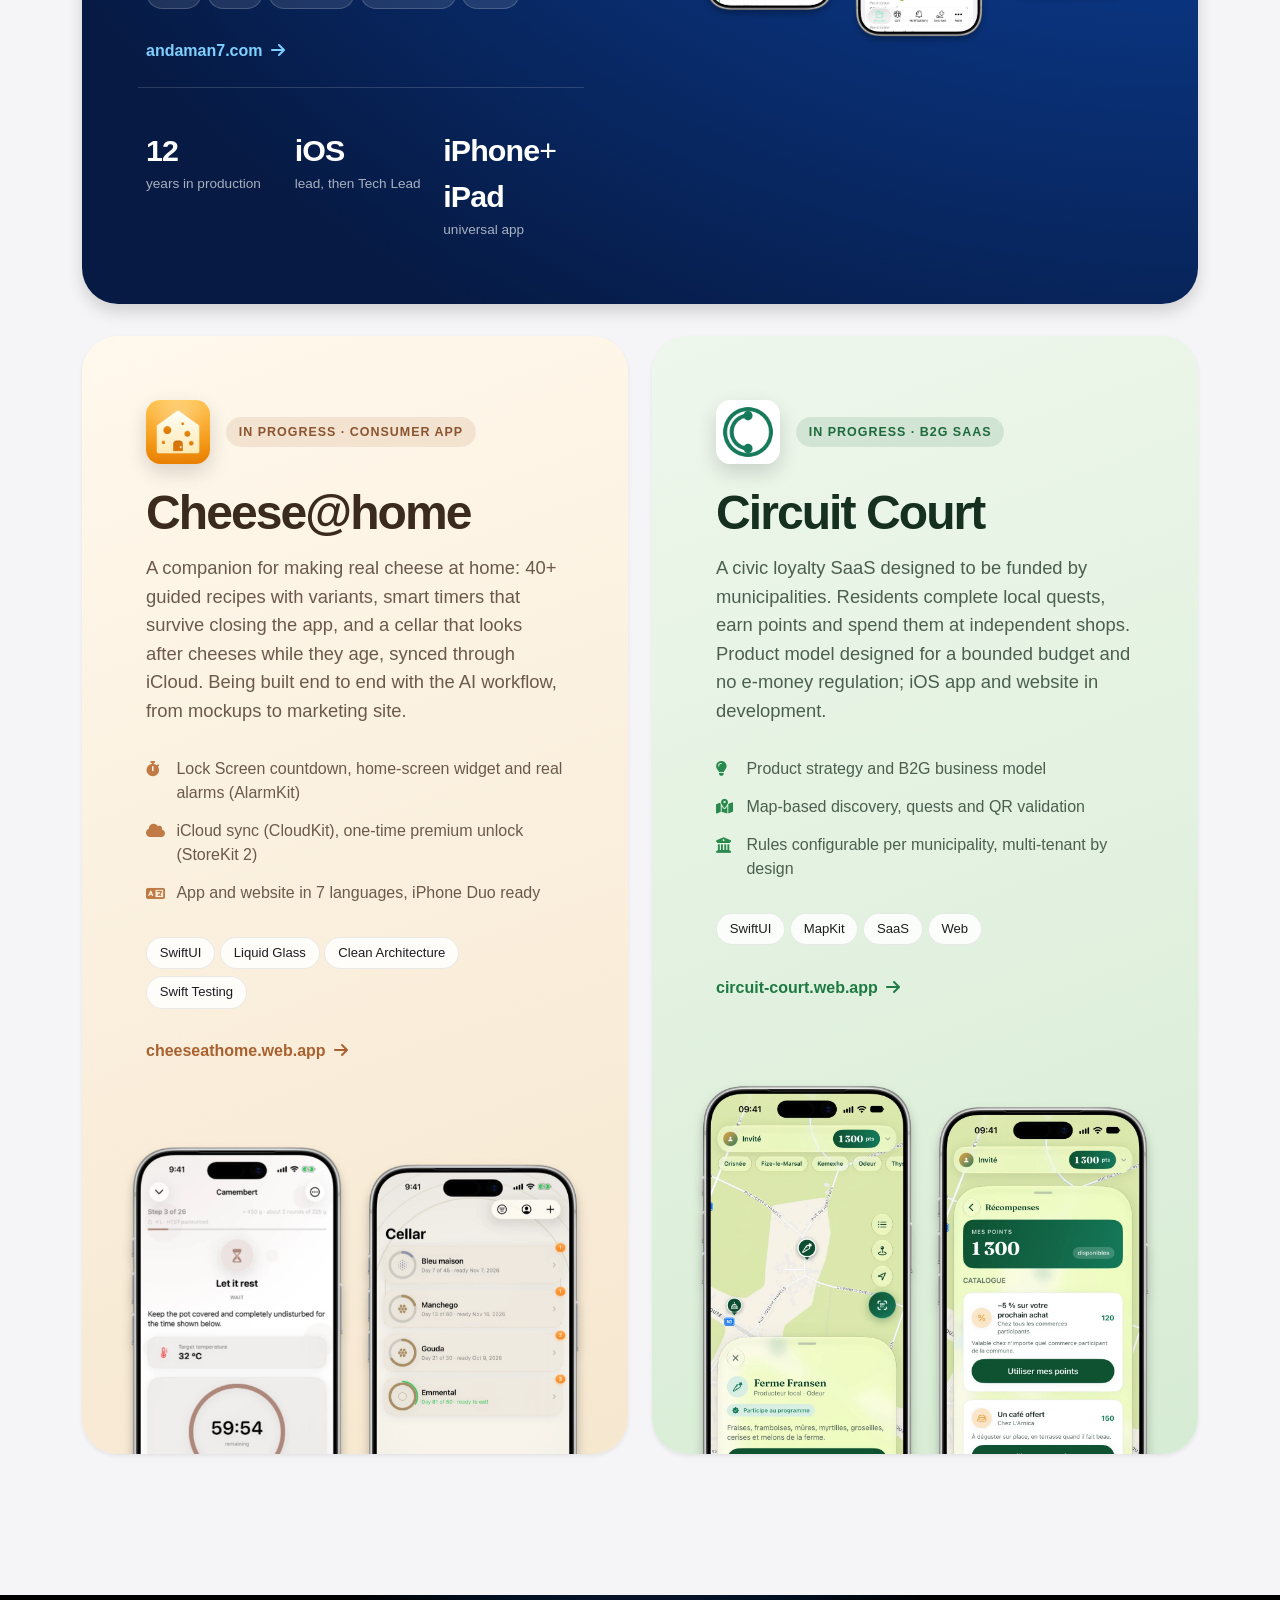
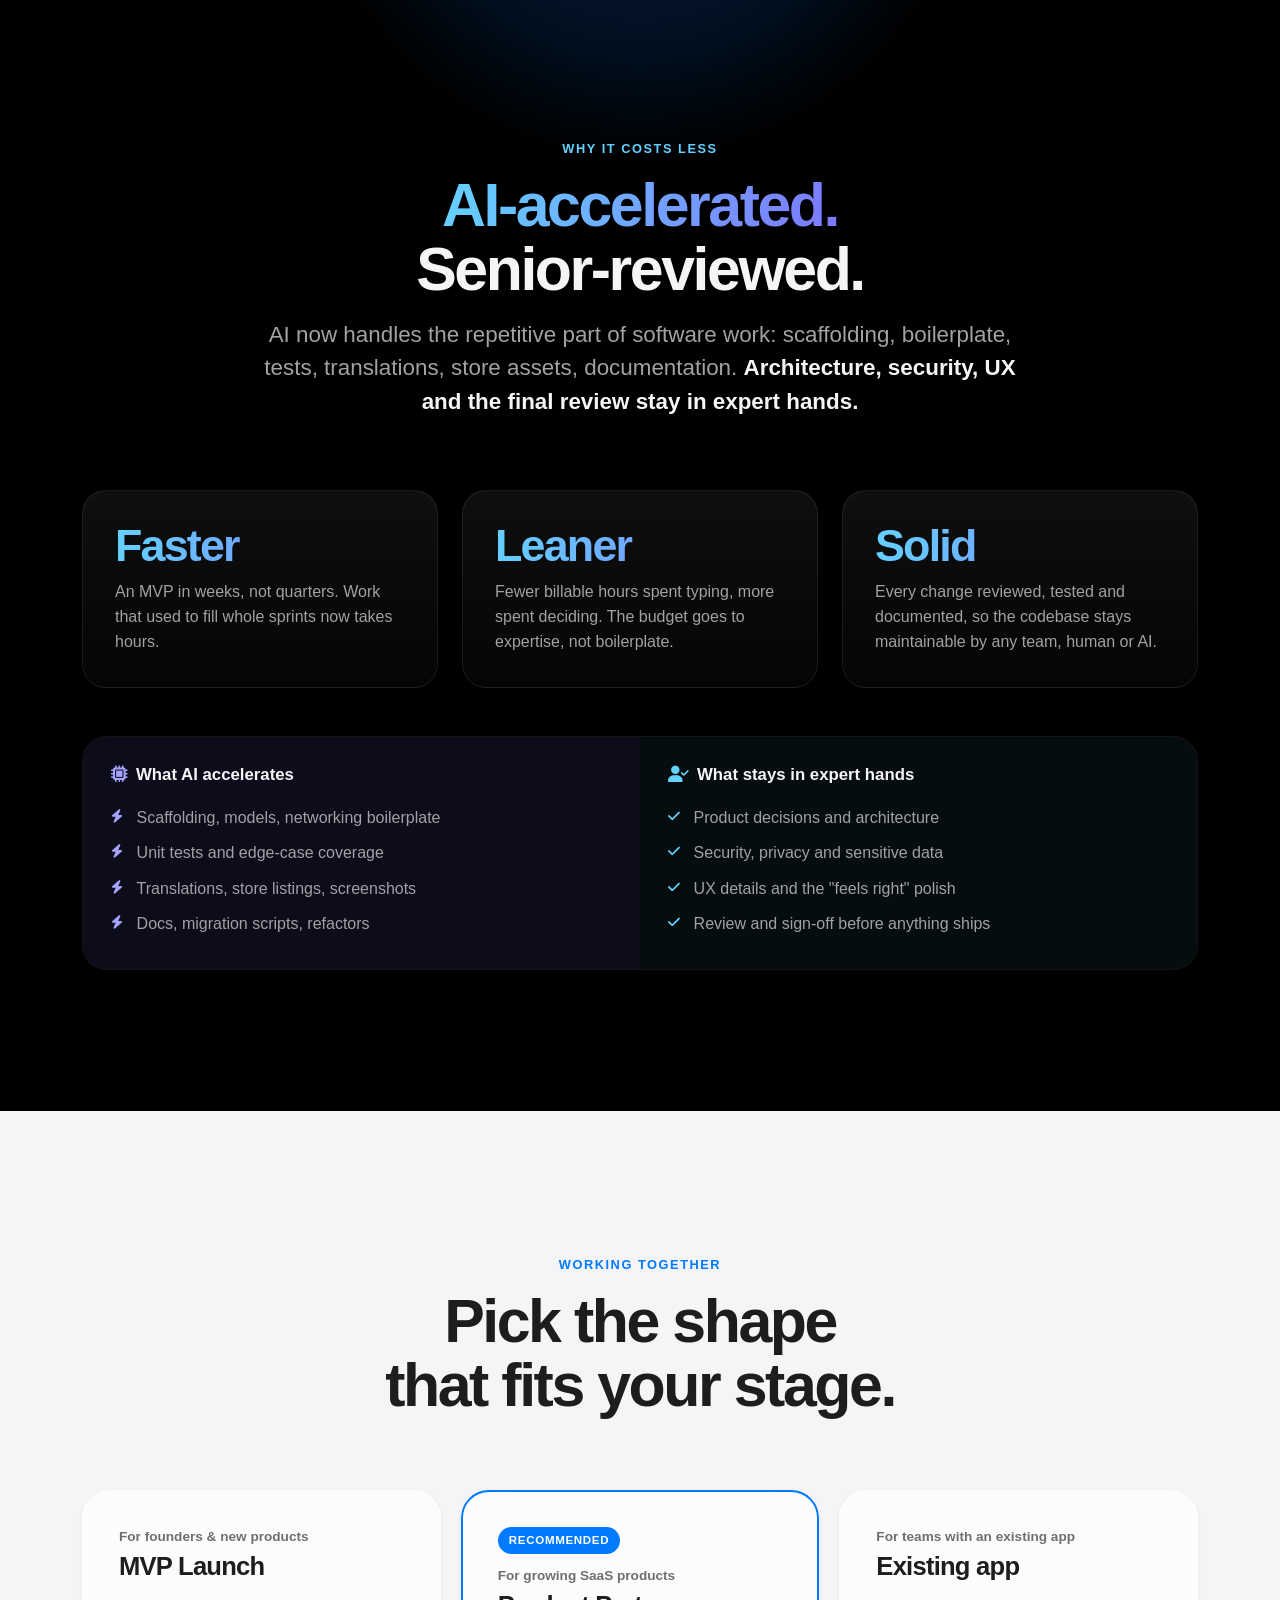
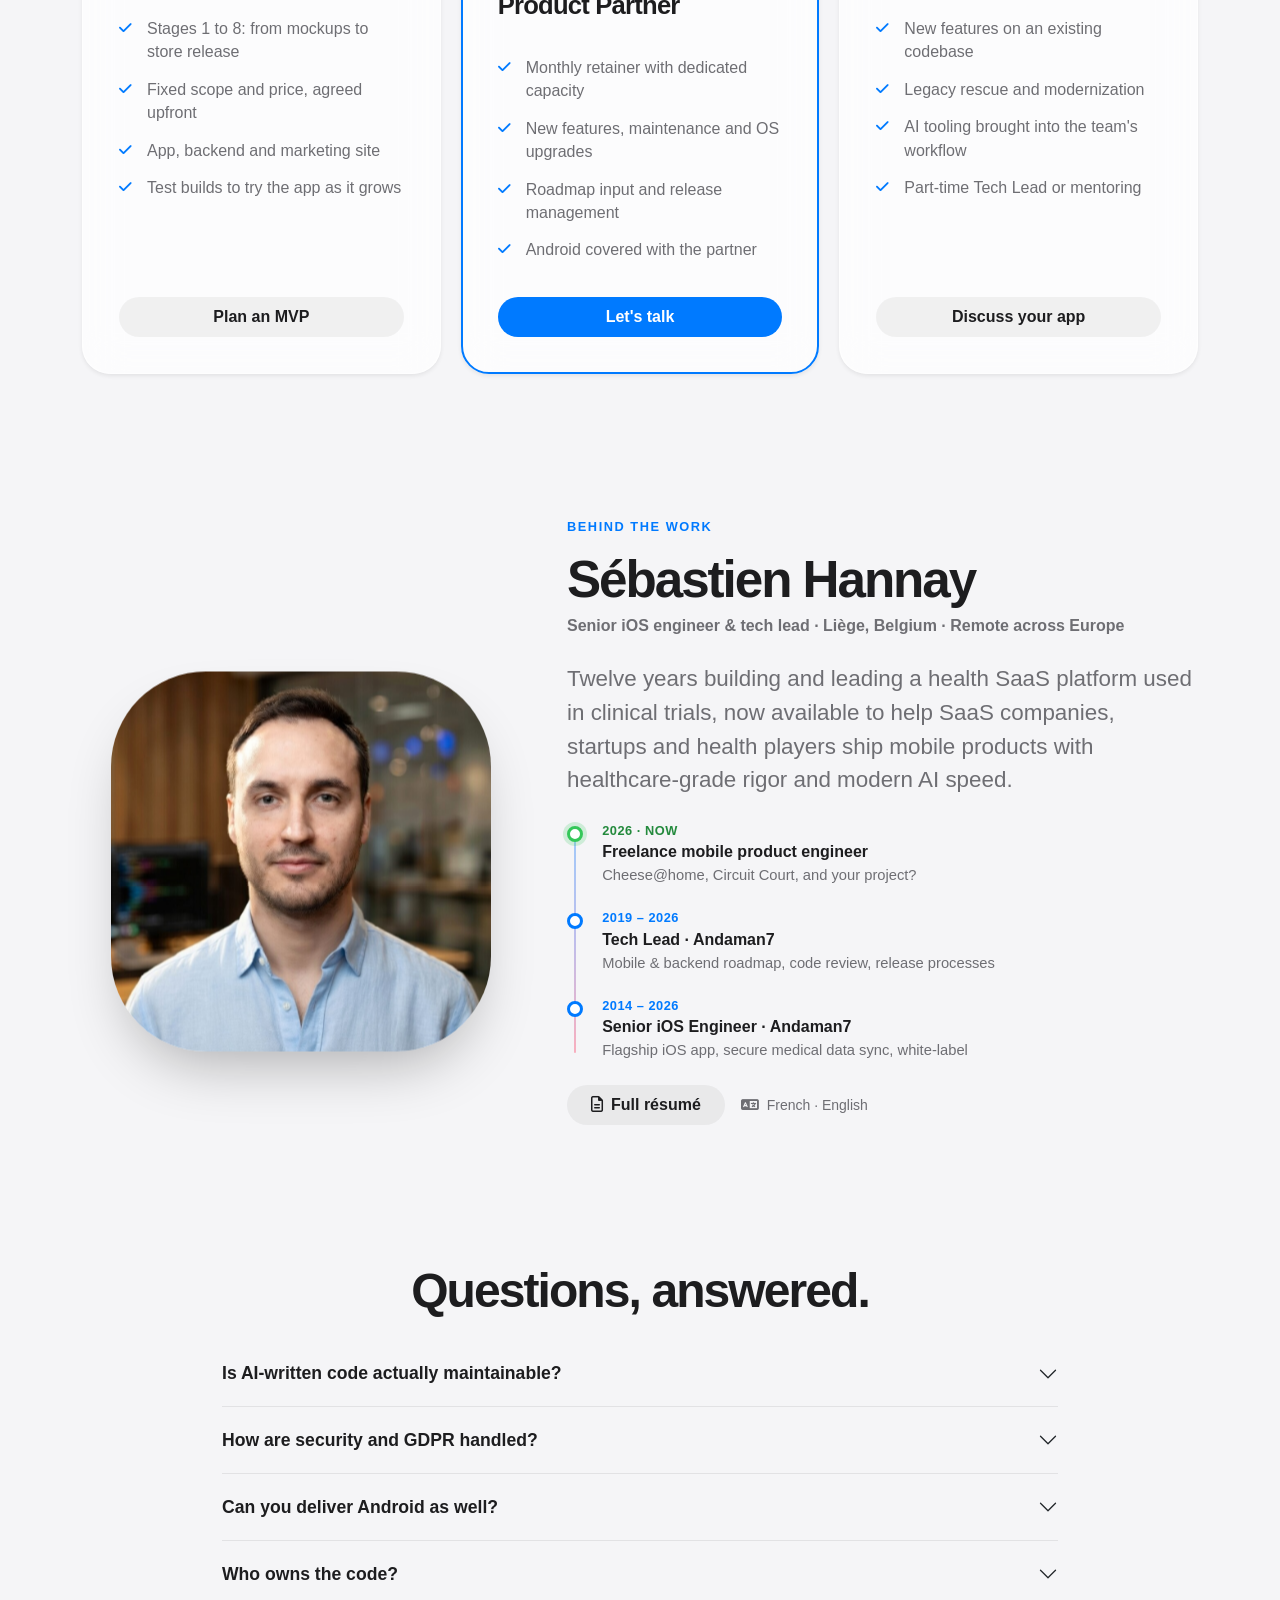
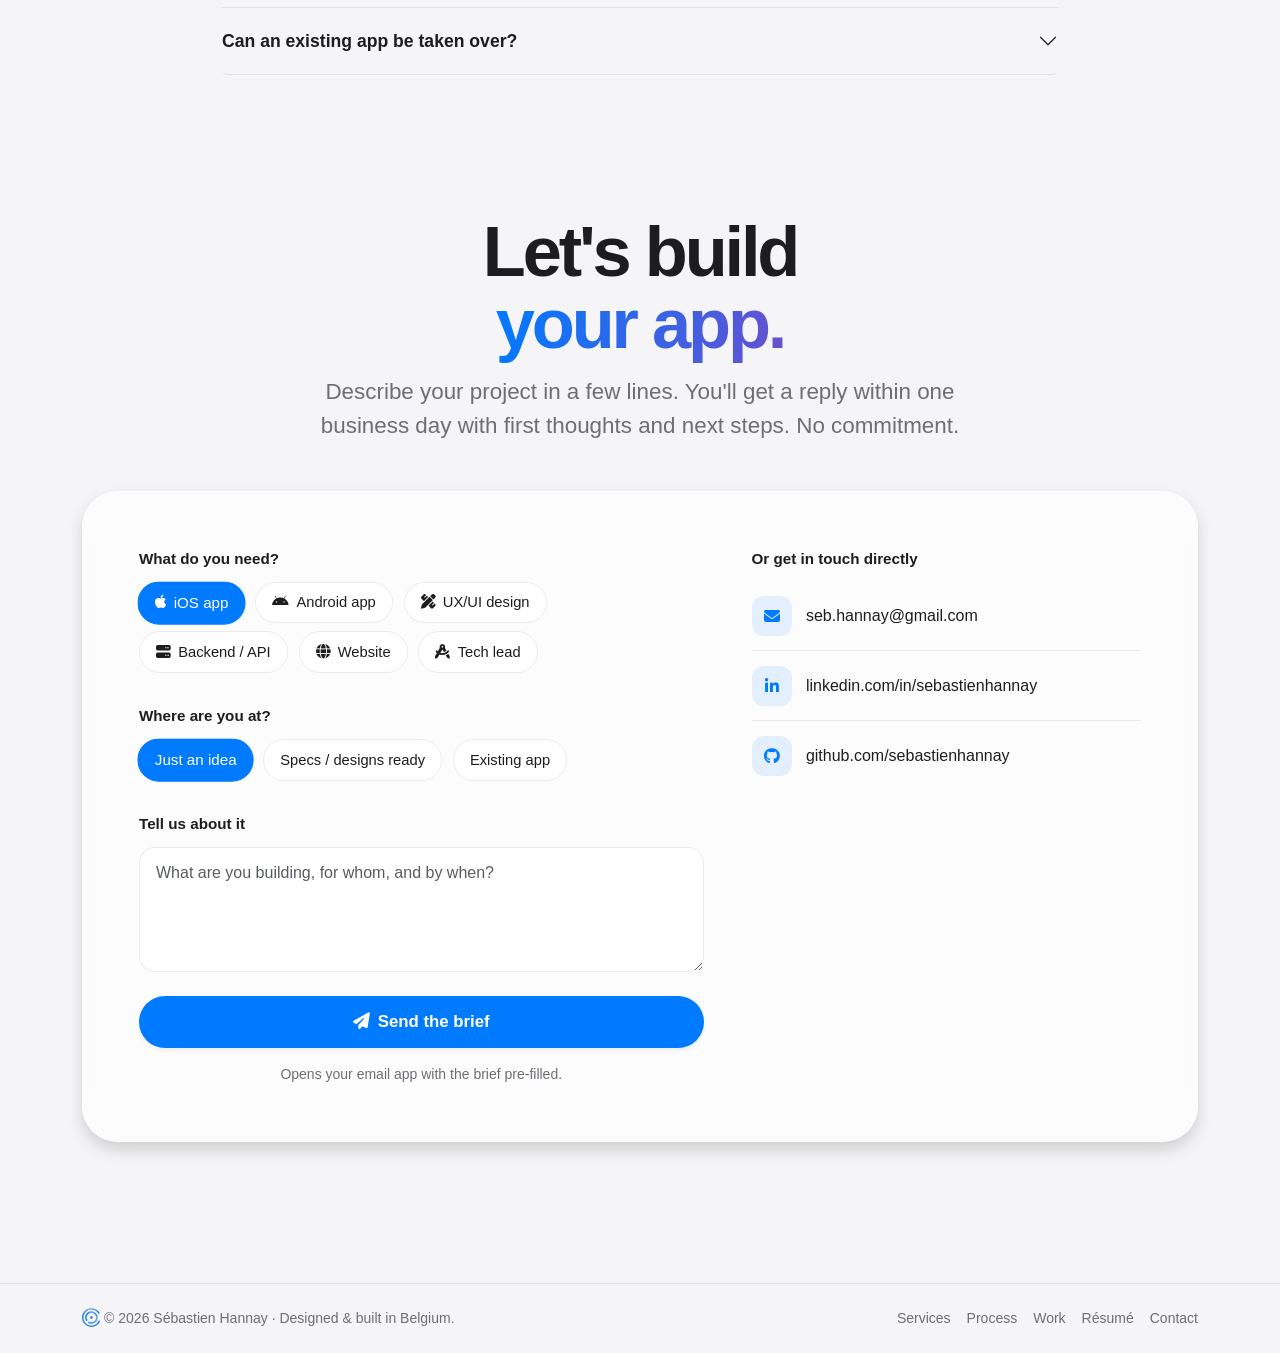
==== commit 0c06130a: "Responsive patchwork layout, overflow fix and cache busting - Fix sideways scroll on phones: the Abo" ====
--- a/public/index.html
+++ b/public/index.html
@@ -57,8 +57,8 @@
     }
     </script>
     <meta name="theme-color" content="#F5F5F7">
-    <link rel="icon" type="image/svg+xml" href="resources/coreon_logo_light.svg">
-    <link rel="apple-touch-icon" href="resources/coreon_logo.png">
+    <link rel="icon" type="image/svg+xml" href="resources/coreon_logo_light.svg?v=dbd93753da">
+    <link rel="apple-touch-icon" href="resources/coreon_logo.png?v=11722883cc">
 
     <script>
         // Scroll-reveal only where it's reliable (mouse/trackpad devices).
@@ -70,7 +70,7 @@
     <link rel="preconnect" href="https://cdnjs.cloudflare.com" crossorigin>
     <link href="https://cdn.jsdelivr.net/npm/bootstrap@5.3.2/dist/css/bootstrap.min.css" rel="stylesheet">
     <link rel="stylesheet" href="https://cdnjs.cloudflare.com/ajax/libs/font-awesome/6.4.2/css/all.min.css">
-    <link rel="stylesheet" href="css/site.css">
+    <link rel="stylesheet" href="css/site.css?v=f30df2c863">
 </head>
 <body class="lang-en" data-bs-spy="scroll" data-bs-target="#main-nav" data-bs-offset="120">
 <script>
@@ -86,8 +86,8 @@
 
 <!-- ============ NAV ============ -->
 <div class="nav-container fixed-top d-flex justify-content-center z-3">
-    <nav id="main-nav" class="navbar navbar-expand-md navbar-light ios-glass custom-nav px-3 px-md-4 py-2 shadow-sm">
-        <a class="navbar-brand fw-bold ios-text fs-5 me-3" href="#top"><img class="brand-mark" src="resources/coreon_logo_light.svg" alt=""> Sébastien Hannay</a>
+    <nav id="main-nav" class="navbar navbar-expand-lg navbar-light ios-glass custom-nav px-3 px-md-4 py-2 shadow-sm">
+        <a class="navbar-brand fw-bold ios-text fs-5 me-3" href="#top"><img class="brand-mark" src="resources/coreon_logo_light.svg?v=dbd93753da" alt=""> Sébastien Hannay</a>
         <button class="navbar-toggler border-0 shadow-none" type="button" data-bs-toggle="collapse" data-bs-target="#navbarNav" aria-label="Menu">
             <span class="navbar-toggler-icon"></span>
         </button>
@@ -98,7 +98,7 @@
                 <li class="nav-item"><a class="nav-link rounded-pill px-3" href="#work"><span class="en">Work</span><span class="fr">Réalisations</span></a></li>
                 <li class="nav-item"><a class="nav-link rounded-pill px-3" href="#engage"><span class="en">Offers</span><span class="fr">Formules</span></a></li>
             </ul>
-            <div class="d-flex align-items-center gap-2 mt-2 mt-md-0">
+            <div class="d-flex align-items-center gap-2 mt-2 mt-lg-0">
                 <button class="btn lang-btn rounded-pill btn-sm px-3 py-2 fw-semibold" onclick="toggleLanguage()" aria-label="Switch language">
                     <span class="en">FR</span><span class="fr">EN</span>
                 </button>
@@ -145,15 +145,15 @@
 
         <div class="hero-anim phone-stage" style="--hero-delay:200ms">
             <div class="phone phone-left">
-                <img class="device-raw" src="resources/work/cheese-recipes.webp" alt="Cheese@home recipe list">
+                <img class="device-raw" src="resources/work/cheese-recipes.webp?v=328897b421" alt="Cheese@home recipe list">
                 <span class="phone-label">Cheese@home</span>
             </div>
             <div class="phone phone-center">
-                <img class="device-raw" src="resources/work/a7-home.webp" alt="Andaman7 patient record">
+                <img class="device-raw" src="resources/work/a7-home.webp?v=b28bc7257d" alt="Andaman7 patient record">
                 <span class="phone-label">Andaman7</span>
             </div>
             <div class="phone phone-right">
-                <img class="device-raw" src="resources/work/cc-home.webp" alt="Circuit Court home screen">
+                <img class="device-raw" src="resources/work/cc-home.webp?v=cd2a34690f" alt="Circuit Court home screen">
                 <span class="phone-label">Circuit Court</span>
             </div>
         </div>
@@ -199,10 +199,10 @@
             </p>
         </div>
 
-                <p class="swipe-hint"><span class="en">Swipe to see more</span><span class="fr">Glissez pour voir la suite</span> <i class="fa-solid fa-arrow-right"></i></p>
-        <div class="row g-4 snap-row">
-            <!-- SaaS mobile -->
-            <div class="col-lg-8" data-aos="fade-up">
+        <p class="swipe-hint"><span class="en">Swipe to see more</span><span class="fr">Glissez pour voir la suite</span> <i class="fa-solid fa-arrow-right"></i></p>
+        <div class="bento bento-services snap-row">
+            <!-- SaaS mobile: wide tile -->
+            <div class="b-wide" data-aos="fade-up">
                 <div class="ios-card ios-glass lift shadow-sm service-card">
                     <div class="row align-items-center g-4">
                         <div class="col-md-6">
@@ -219,18 +219,18 @@
                         </div>
                         <div class="col-md-6 d-none d-md-block">
                             <div class="case-phones three">
-                                <div class="shot"><img class="device-raw" data-speed="0.04" src="resources/work/a7-summary.webp" alt="Andaman7 health record" loading="lazy"></div>
-                                <div class="shot offset"><img class="device-raw" data-speed="0.12" src="resources/work/cc-map.webp" alt="Circuit Court map" loading="lazy"></div>
-                                <div class="shot"><img class="device-raw" data-speed="0.06" src="resources/work/cheese-recipe.webp" alt="Cheese@home recipe" loading="lazy"></div>
+                                <div class="shot"><img class="device-raw" data-speed="0.04" src="resources/work/a7-summary.webp?v=c1d21b5ab0" alt="Andaman7 health record" loading="lazy"></div>
+                                <div class="shot offset"><img class="device-raw" data-speed="0.12" src="resources/work/cc-map.webp?v=c0549509d6" alt="Circuit Court map" loading="lazy"></div>
+                                <div class="shot"><img class="device-raw" data-speed="0.06" src="resources/work/cheese-recipe.webp?v=b801a5f699" alt="Cheese@home recipe" loading="lazy"></div>
                             </div>
                         </div>
                     </div>
                 </div>
             </div>
 
-            <!-- iOS -->
-            <div class="col-lg-4 col-md-6" data-aos="fade-up" data-aos-delay="50">
-                <div class="ios-card ios-glass lift shadow-sm service-card">
+            <!-- iOS: tall tile -->
+            <div class="b-tall" data-aos="fade-up" data-aos-delay="50">
+                <div class="ios-card ios-glass lift shadow-sm service-card card-warm">
                     <div class="service-icon bg-swift"><i class="fa-brands fa-swift"></i></div>
                     <h3 class="ios-text"><span class="en">Native iOS</span><span class="fr">iOS natif</span></h3>
                     <p>
@@ -238,11 +238,14 @@
                         <span class="fr">Des apps rapides, accessibles et soignées pour iPhone et iPad, avec les derniers frameworks et le langage visuel d'Apple.</span>
                     </p>
                     <div><span class="chip">Swift</span><span class="chip">SwiftUI</span><span class="chip">UIKit</span><span class="chip">Liquid Glass</span><span class="chip">WidgetKit</span><span class="chip">Live Activities</span><span class="chip">StoreKit 2</span></div>
+                    <div class="tile-peek" aria-hidden="true">
+                        <div class="shot"><img class="device-raw" src="resources/work/cheese-cheese.webp?v=61a04d4c4c" alt="" loading="lazy"></div>
+                    </div>
                 </div>
             </div>
 
             <!-- Backend -->
-            <div class="col-lg-6" data-aos="fade-up" data-aos-delay="50">
+            <div data-aos="fade-up" data-aos-delay="50">
                 <div class="ios-card ios-glass lift shadow-sm service-card">
                     <div class="service-icon bg-web" style="background: linear-gradient(135deg, #7D7AFF, #5856D6); color:#5856D6;"><i class="fa-solid fa-server"></i></div>
                     <h3 class="ios-text"><span class="en">Web services & backend</span><span class="fr">Web services & backend</span></h3>
@@ -255,7 +258,7 @@
             </div>
 
             <!-- Web -->
-            <div class="col-lg-6" data-aos="fade-up" data-aos-delay="100">
+            <div data-aos="fade-up" data-aos-delay="100">
                 <div class="ios-card ios-glass lift shadow-sm service-card">
                     <div class="service-icon bg-web"><i class="fa-solid fa-globe"></i></div>
                     <h3 class="ios-text"><span class="en">Websites & back-office</span><span class="fr">Sites & back-office</span></h3>
@@ -267,9 +270,9 @@
                 </div>
             </div>
 
-            <!-- Regulated data -->
-            <div class="col-lg-6" data-aos="fade-up">
-                <div class="ios-card ios-glass lift shadow-sm service-card">
+            <!-- Regulated data: rose tile -->
+            <div data-aos="fade-up">
+                <div class="ios-card ios-glass lift shadow-sm service-card card-rose">
                     <div class="service-icon bg-health"><i class="fa-solid fa-shield-heart"></i></div>
                     <h3 class="ios-text"><span class="en">Sensitive & health data</span><span class="fr">Données sensibles & santé</span></h3>
                     <p>
@@ -280,9 +283,10 @@
                 </div>
             </div>
 
-            <!-- Tech lead -->
-            <div class="col-lg-6" data-aos="fade-up" data-aos-delay="50">
-                <div class="ios-card ios-glass lift shadow-sm service-card">
+            <!-- Existing apps: dark tile, wide on desktop -->
+            <div class="b-wide-lg" data-aos="fade-up" data-aos-delay="50">
+                <div class="ios-card ios-glass lift shadow-sm service-card card-dark">
+                    <i class="fa-solid fa-compass-drafting card-watermark" aria-hidden="true"></i>
                     <div class="service-icon bg-lead"><i class="fa-solid fa-compass-drafting"></i></div>
                     <h3 class="ios-text"><span class="en">Existing apps & tech lead</span><span class="fr">Apps existantes & tech lead</span></h3>
                     <p>
@@ -333,92 +337,93 @@
             </p>
         </div>
 
-                <p class="swipe-hint"><span class="en">Swipe to see more</span><span class="fr">Glissez pour voir la suite</span> <i class="fa-solid fa-arrow-right"></i></p>
-        <div class="row g-3 snap-row">
-            <div class="col-md-6 col-lg-4" data-aos="fade-up" data-aos-delay="0">
-                <div class="process-card ios-card ios-glass shadow-sm h-100">
+        <p class="swipe-hint"><span class="en">Swipe to see more</span><span class="fr">Glissez pour voir la suite</span> <i class="fa-solid fa-arrow-right"></i></p>
+        <div class="process-grid">
+        <div class="bento bento-process snap-row">
+            <div style="--c:#007AFF" data-aos="fade-up" data-aos-delay="0">
+                <div class="process-card ios-card ios-glass shadow-sm h-100" data-num="01">
                     <div class="d-flex align-items-center gap-3 mb-3">
-                        <span class="step-badge" style="--c:#007AFF">01</span>
+                        <span class="step-badge">01</span>
                         <h3><span class="en">Discovery & scoping</span><span class="fr">Cadrage</span></h3>
                     </div>
                     <p><span class="en">Goals, users and business model turned into a prioritized MVP scope and a clear quote.</span><span class="fr">Objectifs, utilisateurs et modèle économique traduits en périmètre MVP priorisé et devis clair.</span></p>
                     <div><span class="chip"><span class="en">Workshops</span><span class="fr">Ateliers</span></span><span class="chip"><span class="en">User journeys</span><span class="fr">Parcours utilisateurs</span></span><span class="chip">Roadmap</span><span class="chip"><span class="en">Quote</span><span class="fr">Devis</span></span></div>
                 </div>
             </div>
-            <div class="col-md-6 col-lg-4" data-aos="fade-up" data-aos-delay="50">
-                <div class="process-card ios-card ios-glass shadow-sm h-100">
+            <div style="--c:#AF52DE" data-aos="fade-up" data-aos-delay="50">
+                <div class="process-card ios-card ios-glass shadow-sm h-100" data-num="02">
                     <div class="d-flex align-items-center gap-3 mb-3">
-                        <span class="step-badge" style="--c:#AF52DE">02</span>
+                        <span class="step-badge">02</span>
                         <h3><span class="en">UX & UI design</span><span class="fr">Design UX & UI</span></h3>
                     </div>
                     <p><span class="en">Wireframes, high-fidelity mockups and a clickable prototype, following Apple and Material guidelines.</span><span class="fr">Wireframes, maquettes haute fidélité et prototype cliquable, selon les guidelines Apple et Material.</span></p>
                     <div><span class="chip"><span class="en">Mockups</span><span class="fr">Maquettes</span></span><span class="chip">Design system</span><span class="chip">Prototype</span><span class="chip"><span class="en">Accessibility</span><span class="fr">Accessibilité</span></span></div>
                 </div>
             </div>
-            <div class="col-md-6 col-lg-4" data-aos="fade-up" data-aos-delay="100">
-                <div class="process-card ios-card ios-glass shadow-sm h-100">
+            <div style="--c:#5856D6" data-aos="fade-up" data-aos-delay="100">
+                <div class="process-card ios-card ios-glass shadow-sm h-100" data-num="03">
                     <div class="d-flex align-items-center gap-3 mb-3">
-                        <span class="step-badge" style="--c:#5856D6">03</span>
+                        <span class="step-badge">03</span>
                         <h3>Architecture</h3>
                     </div>
                     <p><span class="en">Foundations that won't need a rewrite: data model, API contract, hosting and a testable app structure.</span><span class="fr">Des fondations qui ne seront pas à réécrire : modèle de données, contrat d'API, hébergement et structure testable.</span></p>
                     <div><span class="chip"><span class="en">Data model</span><span class="fr">Modèle de données</span></span><span class="chip">OpenAPI</span><span class="chip">MVVM</span><span class="chip">Clean Architecture</span></div>
                 </div>
             </div>
-            <div class="col-md-6 col-lg-4" data-aos="fade-up" data-aos-delay="0">
-                <div class="process-card ios-card ios-glass shadow-sm h-100">
+            <div style="--c:#F05138" data-aos="fade-up" data-aos-delay="0">
+                <div class="process-card ios-card ios-glass shadow-sm h-100" data-num="04">
                     <div class="d-flex align-items-center gap-3 mb-3">
-                        <span class="step-badge" style="--c:#F05138">04</span>
+                        <span class="step-badge">04</span>
                         <h3><span class="en">App development</span><span class="fr">Développement de l'app</span></h3>
                     </div>
                     <p><span class="en">Native iOS in SwiftUI, Android in Kotlin with the partner, with regular test builds along the way.</span><span class="fr">iOS natif en SwiftUI, Android en Kotlin avec le partenaire, avec des versions de test régulières.</span></p>
                     <div><span class="chip"><span class="en">Offline mode</span><span class="fr">Mode hors ligne</span></span><span class="chip">Push</span><span class="chip"><span class="en">In-app purchases</span><span class="fr">Achats intégrés</span></span><span class="chip"><span class="en">Localization</span><span class="fr">Traductions</span></span></div>
                 </div>
             </div>
-            <div class="col-md-6 col-lg-4" data-aos="fade-up" data-aos-delay="50">
-                <div class="process-card ios-card ios-glass shadow-sm h-100">
+            <div style="--c:#5AC8FA" data-aos="fade-up" data-aos-delay="50">
+                <div class="process-card ios-card ios-glass shadow-sm h-100" data-num="05">
                     <div class="d-flex align-items-center gap-3 mb-3">
-                        <span class="step-badge" style="--c:#5AC8FA">05</span>
+                        <span class="step-badge">05</span>
                         <h3>Web services & backend</h3>
                     </div>
                     <p><span class="en">Documented APIs, authentication, database, storage and the integrations your product relies on.</span><span class="fr">APIs documentées, authentification, base de données, stockage et les intégrations dont le produit a besoin.</span></p>
                     <div><span class="chip"><span class="en">REST APIs</span><span class="fr">APIs REST</span></span><span class="chip">OAuth 2 / SSO</span><span class="chip">Back-office</span><span class="chip"><span class="en">Integrations</span><span class="fr">Intégrations</span></span></div>
                 </div>
             </div>
-            <div class="col-md-6 col-lg-4" data-aos="fade-up" data-aos-delay="100">
-                <div class="process-card ios-card ios-glass shadow-sm h-100">
+            <div style="--c:#FF3B30" data-aos="fade-up" data-aos-delay="100">
+                <div class="process-card ios-card ios-glass shadow-sm h-100" data-num="06">
                     <div class="d-flex align-items-center gap-3 mb-3">
-                        <span class="step-badge" style="--c:#FF3B30">06</span>
+                        <span class="step-badge">06</span>
                         <h3><span class="en">Security & privacy</span><span class="fr">Sécurité & confidentialité</span></h3>
                     </div>
                     <p><span class="en">Built in from day one: encryption in transit and at rest, secure sessions, GDPR by design.</span><span class="fr">Intégrées dès le premier jour : chiffrement en transit et au repos, sessions sécurisées, RGPD by design.</span></p>
                     <div><span class="chip"><span class="en">Encryption</span><span class="fr">Chiffrement</span></span><span class="chip">Keychain</span><span class="chip">OWASP MASVS</span><span class="chip"><span class="en">GDPR</span><span class="fr">RGPD</span></span></div>
                 </div>
             </div>
-            <div class="col-md-6 col-lg-4" data-aos="fade-up" data-aos-delay="0">
-                <div class="process-card ios-card ios-glass shadow-sm h-100">
+            <div style="--c:#34C759" data-aos="fade-up" data-aos-delay="0">
+                <div class="process-card ios-card ios-glass shadow-sm h-100" data-num="07">
                     <div class="d-flex align-items-center gap-3 mb-3">
-                        <span class="step-badge" style="--c:#34C759">07</span>
+                        <span class="step-badge">07</span>
                         <h3><span class="en">Testing & quality</span><span class="fr">Tests & qualité</span></h3>
                     </div>
                     <p><span class="en">Automated tests on critical paths, CI on every change, beta testing and crash monitoring.</span><span class="fr">Tests automatisés sur les parcours critiques, CI à chaque changement, bêta-tests et suivi des crashs.</span></p>
                     <div><span class="chip"><span class="en">Unit & UI tests</span><span class="fr">Tests unitaires & UI</span></span><span class="chip">CI/CD</span><span class="chip">TestFlight</span><span class="chip">Monitoring</span></div>
                 </div>
             </div>
-            <div class="col-md-6 col-lg-4" data-aos="fade-up" data-aos-delay="50">
-                <div class="process-card ios-card ios-glass shadow-sm h-100">
+            <div style="--c:#FF9500" data-aos="fade-up" data-aos-delay="50">
+                <div class="process-card ios-card ios-glass shadow-sm h-100" data-num="08">
                     <div class="d-flex align-items-center gap-3 mb-3">
-                        <span class="step-badge" style="--c:#FF9500">08</span>
+                        <span class="step-badge">08</span>
                         <h3><span class="en">Launch & delivery</span><span class="fr">Lancement & livraison</span></h3>
                     </div>
                     <p><span class="en">Store submission through review, localized store listings, marketing site and a clean handover.</span><span class="fr">Soumission jusqu'à la validation, fiches store traduites, site vitrine et transmission propre.</span></p>
                     <div><span class="chip">App Store</span><span class="chip">Play Store</span><span class="chip"><span class="en">Website</span><span class="fr">Site web</span></span><span class="chip">Documentation</span></div>
                 </div>
             </div>
-            <div class="col-md-6 col-lg-4" data-aos="fade-up" data-aos-delay="100">
-                <div class="process-card ios-card ios-glass shadow-sm h-100">
+            <div style="--c:#8E8E93" data-aos="fade-up" data-aos-delay="100">
+                <div class="process-card ios-card ios-glass shadow-sm h-100" data-num="09">
                     <div class="d-flex align-items-center gap-3 mb-3">
-                        <span class="step-badge" style="--c:#8E8E93">09</span>
+                        <span class="step-badge">09</span>
                         <h3><span class="en">Maintenance & evolution</span><span class="fr">Maintenance & évolution</span></h3>
                     </div>
                     <p><span class="en">OS updates, dependency upgrades, fixes and new features driven by real usage.</span><span class="fr">Mises à jour OS, dépendances, correctifs et nouvelles fonctionnalités guidées par l'usage réel.</span></p>
@@ -427,13 +432,19 @@
             </div>
         </div>
 
-        <div class="included-row mt-4" data-aos="fade-up">
-            <span class="inc-title"><span class="en">Always included</span><span class="fr">Toujours inclus</span></span>
-            <span class="inc"><i class="fa-solid fa-key ios-blue"></i><span class="en">Code & accounts in your name</span><span class="fr">Code & comptes à votre nom</span></span>
-            <span class="inc"><i class="fa-solid fa-book ios-indigo"></i>Documentation</span>
-            <span class="inc"><i class="fa-solid fa-vial-circle-check ios-green"></i><span class="en">Automated tests</span><span class="fr">Tests automatisés</span></span>
-            <span class="inc"><i class="fa-solid fa-lock ios-red"></i><span class="en">GDPR-ready</span><span class="fr">Conforme RGPD</span></span>
-            <span class="inc"><i class="fa-solid fa-universal-access ios-teal"></i><span class="en">Accessibility</span><span class="fr">Accessibilité</span></span>
+        <aside class="included-tile" data-aos="fade-up" data-aos-delay="150">
+            <i class="fa-solid fa-key included-watermark" aria-hidden="true"></i>
+            <span class="eyebrow"><span class="en">Always included</span><span class="fr">Toujours inclus</span></span>
+            <h3><span class="en">Yours from day one.</span><span class="fr">À vous dès le premier jour.</span></h3>
+            <p><span class="en">Every project comes with what a professional product needs to last.</span><span class="fr">Chaque projet inclut ce qu'il faut à un produit professionnel pour durer.</span></p>
+            <ul class="inc-list">
+                <li><i class="fa-solid fa-key inc-blue"></i><span class="en">Code & accounts in your name</span><span class="fr">Code & comptes à votre nom</span></li>
+                <li><i class="fa-solid fa-book inc-indigo"></i>Documentation</li>
+                <li><i class="fa-solid fa-vial-circle-check inc-green"></i><span class="en">Automated tests</span><span class="fr">Tests automatisés</span></li>
+                <li><i class="fa-solid fa-lock inc-red"></i><span class="en">GDPR-ready</span><span class="fr">Conforme RGPD</span></li>
+                <li><i class="fa-solid fa-universal-access inc-teal"></i><span class="en">Accessibility</span><span class="fr">Accessibilité</span></li>
+            </ul>
+        </aside>
         </div>
     </div>
 </section>
@@ -458,7 +469,7 @@
             <div class="row g-0 align-items-center">
                 <div class="col-lg-6 case-body">
                     <div class="d-flex align-items-center gap-3 mb-4">
-                        <img class="case-icon" src="resources/work/icon-andaman7.png" alt="Andaman7 icon">
+                        <img class="case-icon" src="resources/work/icon-andaman7.png?v=dd7c4cf889" alt="Andaman7 icon">
                         <span class="case-meta"><span class="en">Health SaaS · 2014 – 2026</span><span class="fr">SaaS santé · 2014 – 2026</span></span>
                     </div>
                     <h3 class="mb-3">Andaman7</h3>
@@ -483,9 +494,9 @@
                 </div>
                 <div class="col-lg-6 p-4 p-lg-5">
                     <div class="case-phones three">
-                        <div class="shot"><img class="device-raw" data-speed="0.06" src="resources/work/a7-timeline.webp" alt="Andaman7 medical timeline" loading="lazy"></div>
-                        <div class="shot offset"><img class="device-raw" data-speed="0.14" src="resources/work/a7-meds.webp" alt="Andaman7 medications" loading="lazy"></div>
-                        <div class="shot"><img class="device-raw" data-speed="0.03" src="resources/work/a7-documents.webp" alt="Andaman7 documents" loading="lazy"></div>
+                        <div class="shot"><img class="device-raw" data-speed="0.06" src="resources/work/a7-timeline.webp?v=06c00a0588" alt="Andaman7 medical timeline" loading="lazy"></div>
+                        <div class="shot offset"><img class="device-raw" data-speed="0.14" src="resources/work/a7-meds.webp?v=ee82526b28" alt="Andaman7 medications" loading="lazy"></div>
+                        <div class="shot"><img class="device-raw" data-speed="0.03" src="resources/work/a7-documents.webp?v=375fa4c9fc" alt="Andaman7 documents" loading="lazy"></div>
                     </div>
                 </div>
             </div>
@@ -497,7 +508,7 @@
                 <article class="case case-cheese h-100 mb-0 shadow-sm">
                     <div class="case-body pb-0">
                         <div class="d-flex align-items-center gap-3 mb-4">
-                            <img class="case-icon" src="resources/work/icon-cheese.png" alt="Cheese@home icon">
+                            <img class="case-icon" src="resources/work/icon-cheese.png?v=0f34a81854" alt="Cheese@home icon">
                             <span class="case-meta"><span class="en">In progress · Consumer app</span><span class="fr">En cours · App grand public</span></span>
                         </div>
                         <h3 class="mb-3" style="color:#3b2a1e">Cheese@home</h3>
@@ -514,8 +525,8 @@
                         <a class="link-arrow" href="https://cheeseathome.web.app" target="_blank" rel="noopener">cheeseathome.web.app <i class="fa-solid fa-arrow-right ms-1"></i></a>
                     </div>
                     <div class="case-phones mt-5" style="margin-bottom:-18%;">
-                        <div class="shot"><img class="device-raw" data-speed="0.04" src="resources/work/cheese-timer.webp" alt="Cheese@home cooking timer" loading="lazy"></div>
-                        <div class="shot offset"><img class="device-raw" data-speed="0.1" src="resources/work/cheese-cellar.webp" alt="Cheese@home cellar" loading="lazy"></div>
+                        <div class="shot"><img class="device-raw" data-speed="0.04" src="resources/work/cheese-timer.webp?v=f38eefec17" alt="Cheese@home cooking timer" loading="lazy"></div>
+                        <div class="shot offset"><img class="device-raw" data-speed="0.1" src="resources/work/cheese-cellar.webp?v=1b57150a82" alt="Cheese@home cellar" loading="lazy"></div>
                     </div>
                 </article>
             </div>
@@ -525,7 +536,7 @@
                 <article class="case case-circuit h-100 mb-0 shadow-sm">
                     <div class="case-body pb-0">
                         <div class="d-flex align-items-center gap-3 mb-4">
-                            <img class="case-icon" src="resources/work/icon-circuit.png" alt="Circuit Court icon">
+                            <img class="case-icon" src="resources/work/icon-circuit.png?v=4541494b27" alt="Circuit Court icon">
                             <span class="case-meta"><span class="en">In progress · B2G SaaS</span><span class="fr">En cours · SaaS B2G</span></span>
                         </div>
                         <h3 class="mb-3" style="color:#16301f">Circuit Court</h3>
@@ -542,8 +553,8 @@
                         <a class="link-arrow" href="https://circuit-court.web.app" target="_blank" rel="noopener">circuit-court.web.app <i class="fa-solid fa-arrow-right ms-1"></i></a>
                     </div>
                     <div class="case-phones mt-5" style="margin-bottom:-18%;">
-                        <div class="shot"><img class="device-raw" data-speed="0.04" src="resources/work/cc-merchant.webp" alt="Circuit Court merchant" loading="lazy"></div>
-                        <div class="shot offset"><img class="device-raw" data-speed="0.1" src="resources/work/cc-rewards.webp" alt="Circuit Court rewards" loading="lazy"></div>
+                        <div class="shot"><img class="device-raw" data-speed="0.04" src="resources/work/cc-merchant.webp?v=8ad1f07681" alt="Circuit Court merchant" loading="lazy"></div>
+                        <div class="shot offset"><img class="device-raw" data-speed="0.1" src="resources/work/cc-rewards.webp?v=2df1e4c087" alt="Circuit Court rewards" loading="lazy"></div>
                     </div>
                 </article>
             </div>
@@ -622,9 +633,9 @@
             </h2>
         </div>
 
-                <p class="swipe-hint"><span class="en">Swipe to see more</span><span class="fr">Glissez pour voir la suite</span> <i class="fa-solid fa-arrow-right"></i></p>
-        <div class="row g-4 snap-row">
-            <div class="col-lg-4" data-aos="fade-up">
+        <p class="swipe-hint"><span class="en">Swipe to see more</span><span class="fr">Glissez pour voir la suite</span> <i class="fa-solid fa-arrow-right"></i></p>
+        <div class="bento bento-plans snap-row">
+            <div data-aos="fade-up">
                 <div class="ios-card ios-glass lift shadow-sm plan">
                     <span class="plan-tag"><span class="en">For founders & new products</span><span class="fr">Pour fondateurs & nouveaux produits</span></span>
                     <h3 class="ios-text mt-1"><span class="en">MVP Launch</span><span class="fr">Lancement MVP</span></h3>
@@ -637,7 +648,7 @@
                     <a href="#contact" class="btn btn-ios-secondary rounded-pill fw-semibold py-2"><span class="en">Plan an MVP</span><span class="fr">Planifier un MVP</span></a>
                 </div>
             </div>
-            <div class="col-lg-4" data-aos="fade-up" data-aos-delay="50">
+            <div class="b-featured" data-aos="fade-up" data-aos-delay="50">
                 <div class="ios-card ios-glass lift shadow-sm plan featured">
                     <span class="ribbon"><span class="en">Recommended</span><span class="fr">Recommandé</span></span>
                     <span class="plan-tag"><span class="en">For growing SaaS products</span><span class="fr">Pour les SaaS en croissance</span></span>
@@ -651,7 +662,7 @@
                     <a href="#contact" class="btn btn-ios-primary rounded-pill fw-semibold py-2"><span class="en">Let's talk</span><span class="fr">Parlons-en</span></a>
                 </div>
             </div>
-            <div class="col-lg-4" data-aos="fade-up" data-aos-delay="100">
+            <div data-aos="fade-up" data-aos-delay="100">
                 <div class="ios-card ios-glass lift shadow-sm plan">
                     <span class="plan-tag"><span class="en">For teams with an existing app</span><span class="fr">Pour les équipes avec une app existante</span></span>
                     <h3 class="ios-text mt-1"><span class="en">Existing app</span><span class="fr">App existante</span></h3>
@@ -671,9 +682,9 @@
 <!-- ============ ABOUT ============ -->
 <section id="about" class="section-pad pt-0">
     <div class="container">
-        <div class="row align-items-center g-5">
+        <div class="row align-items-center g-4 g-lg-5">
             <div class="col-lg-5 text-center" data-aos="zoom-in">
-                <img src="resources/profile.jpg" alt="Sébastien Hannay" class="profile-squircle" data-speed="0.05">
+                <img src="resources/profile.jpg?v=5621100255" alt="Sébastien Hannay" class="profile-squircle" data-speed="0.05">
             </div>
             <div class="col-lg-7" data-aos="fade-up">
                 <span class="eyebrow"><span class="en">Behind the work</span><span class="fr">Derrière le travail</span></span>
@@ -772,7 +783,7 @@
         </div>
 
         <div class="ios-card ios-glass shadow contact-card" data-aos="fade-up">
-            <div class="row g-5">
+            <div class="row g-4 g-lg-5">
                 <div class="col-lg-7">
                     <form id="brief" novalidate>
                         <div class="mb-4">
@@ -814,7 +825,7 @@
 <!-- ============ FOOTER ============ -->
 <footer class="py-4">
     <div class="container d-flex flex-column flex-md-row justify-content-between align-items-center gap-2 small fw-medium ios-text-secondary">
-        <span><img class="brand-mark" src="resources/coreon_logo_light.svg" alt=""> © <span id="year">2026</span> Sébastien Hannay · <span class="en">Designed & built in Belgium.</span><span class="fr">Conçu et développé en Belgique.</span></span>
+        <span><img class="brand-mark" src="resources/coreon_logo_light.svg?v=dbd93753da" alt=""> © <span id="year">2026</span> Sébastien Hannay · <span class="en">Designed & built in Belgium.</span><span class="fr">Conçu et développé en Belgique.</span></span>
         <span class="d-flex gap-3">
             <a href="#services">Services</a>
             <a href="#process"><span class="en">Process</span><span class="fr">Méthode</span></a>
@@ -826,6 +837,6 @@
 </footer>
 
 <script src="https://cdn.jsdelivr.net/npm/bootstrap@5.3.2/dist/js/bootstrap.bundle.min.js" defer></script>
-<script src="js/site.js"></script>
+<script src="js/site.js?v=67e71c2d75"></script>
 </body>
 </html>
--- a/public/css/site.css
+++ b/public/css/site.css
@@ -35,6 +35,13 @@
     -moz-osx-font-smoothing: grayscale;
     overflow-x: hidden;
 }
+/* Never let anything widen the page sideways (white band on mobile).
+   `overflow-x: hidden` on body alone doesn't stop mobile Chrome/Safari from
+   growing the layout viewport; `clip` on both html and body does, without
+   turning body into a scroll container. Older browsers keep the line above. */
+@supports (overflow-x: clip) {
+    html, body { overflow-x: clip; }
+}
 
 /* Language switcher core */
 body.lang-en .fr { display: none !important; }
@@ -126,7 +133,8 @@
     font-size: 0.85rem;
 }
 .lang-btn:hover { background: rgba(0, 0, 0, 0.05); }
-@media (max-width: 767px) {
+/* Compact (hamburger) menu up to 991px: the French labels don't fit a full bar at 768px */
+@media (max-width: 991.98px) {
     .custom-nav { border-radius: 24px; }
     .navbar-collapse { margin-top: 0.75rem; padding-top: 0.75rem; border-top: 1px solid var(--ios-hairline); }
 }
@@ -608,19 +616,6 @@
     background: var(--c);
     box-shadow: 0 8px 16px -8px var(--c);
 }
-.included-row {
-    display: flex; flex-wrap: wrap; align-items: center; justify-content: center;
-    gap: 0.6rem 1.4rem;
-    padding: 1rem 1.5rem;
-    border-radius: 999px;
-    background: rgba(255, 255, 255, 0.7);
-    border: 1px solid var(--ios-hairline);
-    font-weight: 600; font-size: 0.9rem;
-}
-.included-row .inc-title { font-size: 0.75rem; text-transform: uppercase; letter-spacing: 0.08em; color: var(--ios-text-secondary); }
-.included-row .inc i { margin-right: 0.4rem; }
-@media (max-width: 767px) { .included-row { border-radius: 24px; justify-content: flex-start; } }
-
 /* ---------- Scroll effects ---------- */
 .scroll-progress {
     position: fixed; top: 0; left: 0; right: 0; height: 3px; z-index: 1100;
@@ -653,22 +648,35 @@
     .section-head { margin-bottom: 2rem; }
     .hero { padding-top: 120px; }
 
-    /* Horizontal swipe rows (App Store style) instead of long stacks */
+    /* Horizontal swipe rows (App Store style) instead of long stacks.
+       Full-bleed: the row runs edge to edge of the screen whatever the
+       container width (fluid below 576px, 540px wide in landscape), while
+       the first card stays aligned with the text above it.
+       --bleed = distance from the screen edge to the container's content:
+       12px when the container is fluid (< 576px), (100vw - 516px) / 2 from
+       576px, where Bootstrap's container becomes 540px wide. */
     .snap-row {
+        --bleed: 12px;
+        display: flex;
         flex-wrap: nowrap;
+        gap: 1rem;
         overflow-x: auto;
+        overscroll-behavior-x: contain;
         scroll-snap-type: x mandatory;
-        scroll-padding-left: 1rem;
-        margin-left: -12px; margin-right: -12px;
-        padding: 0.5rem 0.25rem 1.25rem;
+        scroll-padding-inline: var(--bleed);
+        margin-inline: calc(-1 * var(--bleed));
+        padding: 0.5rem var(--bleed) 1.25rem;
         -webkit-overflow-scrolling: touch;
         scrollbar-width: none;
     }
     .snap-row::-webkit-scrollbar { display: none; }
-    .snap-row > * { flex: 0 0 84%; max-width: 84%; scroll-snap-align: start; }
+    @media (min-width: 576px) { .snap-row { --bleed: calc(50vw - 258px); } }
+    .snap-row > * {
+        flex: 0 0 min(84%, 360px);
+        scroll-snap-align: start;
+        transform: translateZ(0); /* pre-render off-screen cards: no blank tiles while swiping */
+    }
     .snap-row .ios-card.lift:hover { transform: none; }
-    /* Pre-render the off-screen cards so swiping doesn't show blank tiles */
-    .snap-row > * { transform: translateZ(0); }
     .swipe-hint {
         display: block;
         text-align: right;
@@ -714,3 +722,157 @@
 @media (prefers-reduced-motion: reduce) {
     .js [data-aos] { opacity: 1; transform: none; transition: none; }
 }
+
+/* =========================================================================
+   Bento grids: Services, Process, Offers
+   Patchwork of tiles of different sizes that always interlocks without
+   holes. Below 768px the same containers become swipe rows (.snap-row).
+   ========================================================================= */
+/* Grid from 768px up; below that .snap-row turns the same container into a swipe row */
+@media (min-width: 768px) {
+    .bento { display: grid; gap: 1.25rem; grid-template-columns: minmax(0, 1fr); }
+}
+.bento > * > .ios-card { height: 100%; }
+
+/* ---- Services ----
+   tablet (2 cols)            desktop (3 cols)
+   [ SaaS ········· ]         [ SaaS ········· ][ iOS ]
+   [ iOS ][ Backend ]         [ Backend ][ Web ][ iOS ]
+   [ iOS ][ Web     ]         [ Health ][ Existing ···· ]
+   [ Health ][ Existing ]                                  */
+@media (min-width: 768px) {
+    .bento-services { grid-template-columns: repeat(2, minmax(0, 1fr)); }
+    .bento-services > .b-wide { grid-column: span 2; }
+    .bento-services > .b-tall { grid-row: span 2; }
+}
+@media (min-width: 992px) {
+    .bento-services { grid-template-columns: repeat(3, minmax(0, 1fr)); }
+    .bento-services > .b-wide-lg { grid-column: span 2; }
+    .bento-services > .b-wide-lg p { max-width: 58ch; }
+}
+
+/* Tile styles: a few tinted / dark tiles give the patchwork its rhythm */
+.service-card.card-warm,
+.service-card.card-rose,
+.service-card.card-dark { display: flex; flex-direction: column; }
+.bento .card-warm { background: linear-gradient(165deg, #FFF1E6 0%, rgba(255, 255, 255, 0.92) 62%); }
+.bento .card-rose { background: linear-gradient(165deg, #FFEAF0 0%, rgba(255, 255, 255, 0.92) 62%); }
+.bento .card-dark {
+    background: radial-gradient(120% 100% at 100% 0%, #3A3A3C 0%, #1C1C1E 55%, #0F0F10 100%);
+    border-color: rgba(255, 255, 255, 0.08);
+}
+.card-dark .ios-text { color: #F5F5F7 !important; }
+.card-dark p { color: rgba(245, 245, 247, 0.72); }
+.card-dark .chip { background: rgba(255, 255, 255, 0.08); border-color: rgba(255, 255, 255, 0.14); color: #F5F5F7; }
+.card-watermark {
+    position: absolute; right: -1.75rem; bottom: -2.75rem;
+    font-size: 7.5rem; line-height: 1;
+    color: #fff; opacity: 0.06;
+    transform: rotate(-12deg);
+    pointer-events: none;
+}
+.card-dark > :not(.card-watermark) { position: relative; z-index: 1; }
+
+/* Tall iOS tile: a phone peeks from the bottom and fills whatever height
+   the grid gives the tile (it adds no height of its own beyond a minimum) */
+.tile-peek { display: none; }
+@media (min-width: 768px) {
+    .tile-peek {
+        display: block;
+        position: relative;
+        flex: 1 1 auto;
+        min-height: 190px;
+        margin: 1.5rem -2rem -2rem;
+        overflow: hidden;
+    }
+    .tile-peek .shot {
+        position: absolute;
+        top: 0; left: 50%;
+        width: min(62%, 240px);
+        transform: translateX(-50%);
+    }
+}
+
+/* ---- Process ----
+   The 9 steps are identical tiles (no step looks more important); the
+   patchwork comes from the "Always included" tile, which isn't a step.
+   4 cols:  [01][02][03][INC]      3 cols:  [01][02][INC]      2 cols:  [01][02]
+            [04][05][06][INC]               [03][04][INC]               ...
+            [07][08][09][INC]               [05][06][INC]               [09][INC]
+                                            [07][08][09]
+   On phones the steps are a swipe row and the tile sits below it.
+   From 768px the swipe-row wrapper uses display: contents, so the steps
+   and the tile share one grid. */
+.bento-process { gap: 1rem; }
+.bento-process .process-card::after {
+    content: attr(data-num);
+    position: absolute;
+    right: 1rem; bottom: -1.7rem;
+    font-size: 6.5rem; font-weight: 800; letter-spacing: -0.06em; line-height: 1;
+    color: var(--c);
+    opacity: 0.09;
+    pointer-events: none;
+}
+.bento-process .process-card > * { position: relative; z-index: 1; }
+
+.included-tile {
+    position: relative;
+    overflow: hidden;
+    display: flex;
+    flex-direction: column;
+    margin-top: 1.25rem;
+    padding: 2rem;
+    border-radius: 28px;
+    color: #F5F5F7;
+    background: radial-gradient(120% 90% at 100% 0%, #3A3A3C 0%, #1C1C1E 55%, #0F0F10 100%);
+    box-shadow: 0 18px 40px -20px rgba(0, 0, 0, 0.45);
+}
+.included-tile > :not(.included-watermark) { position: relative; z-index: 1; }
+.included-tile .eyebrow { color: #64D2FF; margin-bottom: 0.6rem; }
+.included-tile h3 { font-size: 1.6rem; font-weight: 700; letter-spacing: -0.03em; color: #F5F5F7; margin-bottom: 0.5rem; }
+.included-tile p { color: rgba(245, 245, 247, 0.7); line-height: 1.5; margin-bottom: 1.4rem; }
+.inc-list {
+    list-style: none; padding: 0; margin: 0;
+    display: flex; flex-wrap: wrap; gap: 0.7rem 1.4rem;
+    font-weight: 600; font-size: 0.95rem;
+}
+.inc-list i { width: 1.3em; margin-right: 0.45rem; text-align: center; }
+/* iOS dark-mode system colours: readable on the dark tile */
+.inc-blue { color: #0A84FF; } .inc-indigo { color: #7D7AFF; } .inc-green { color: #30D158; }
+.inc-red { color: #FF453A; } .inc-teal { color: #64D2FF; }
+.included-watermark {
+    position: absolute; right: -1.5rem; top: 38%;
+    font-size: 9rem; line-height: 1;
+    color: #fff; opacity: 0.05;
+    transform: rotate(-20deg);
+    pointer-events: none;
+}
+
+@media (min-width: 768px) {
+    .process-grid { display: grid; gap: 1rem; grid-template-columns: repeat(2, minmax(0, 1fr)); }
+    .process-grid > .bento-process { display: contents; }
+    .included-tile { margin-top: 0; }
+}
+@media (min-width: 992px) {
+    .process-grid { grid-template-columns: repeat(3, minmax(0, 1fr)); }
+    .included-tile { grid-column: 3; grid-row: 1 / span 3; }
+    .inc-list { flex-direction: column; flex-wrap: nowrap; gap: 0.95rem; margin-top: auto; }
+}
+@media (min-width: 1200px) {
+    .process-grid { grid-template-columns: repeat(4, minmax(0, 1fr)); }
+    .included-tile { grid-column: 4; }
+}
+
+/* ---- Offers ----
+   tablet: the recommended offer spans the row on top, the two others below */
+@media (min-width: 768px) {
+    .bento-plans { grid-template-columns: repeat(2, minmax(0, 1fr)); }
+    .bento-plans > .b-featured { grid-column: span 2; order: -1; }
+    .bento-plans > .b-featured ul { columns: 2; column-gap: 2.5rem; }
+    .bento-plans > .b-featured li { break-inside: avoid; }
+}
+@media (min-width: 992px) {
+    .bento-plans { grid-template-columns: repeat(3, minmax(0, 1fr)); }
+    .bento-plans > .b-featured { grid-column: auto; order: 0; }
+    .bento-plans > .b-featured ul { columns: 1; }
+}
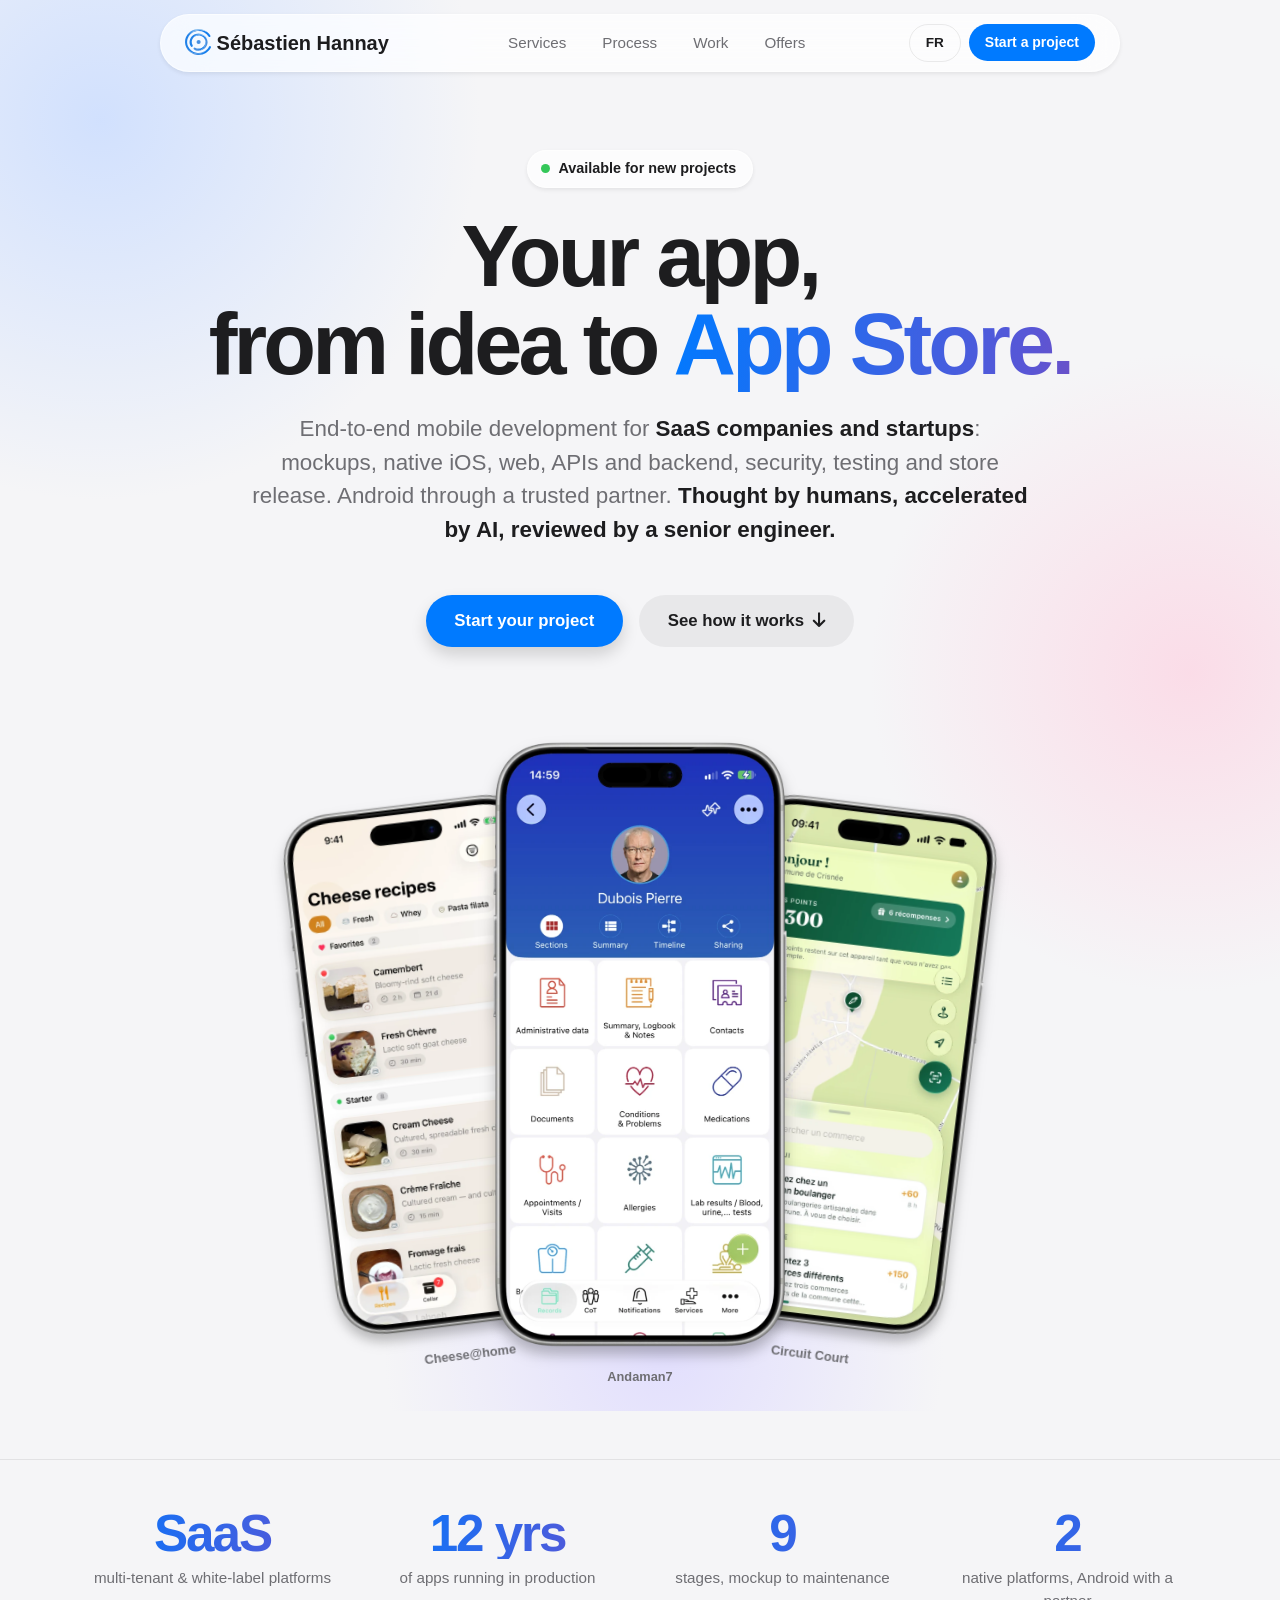
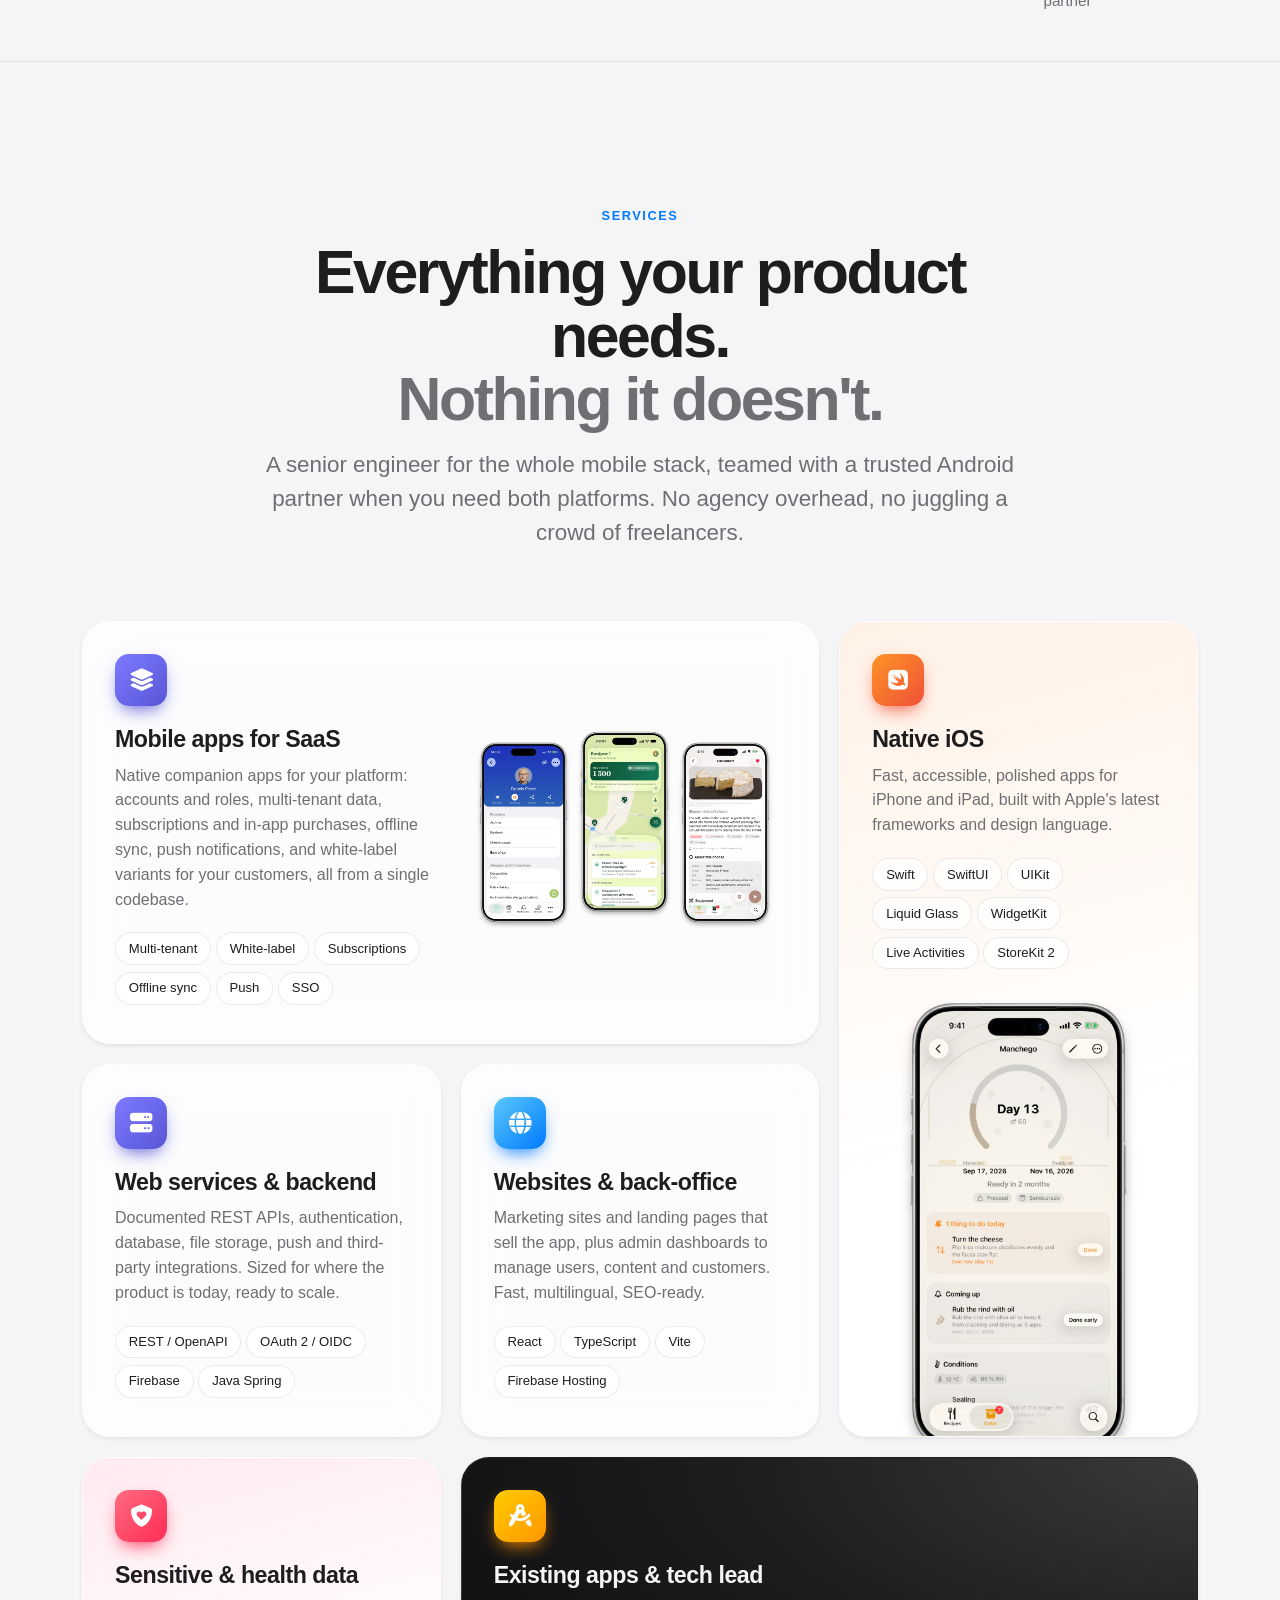
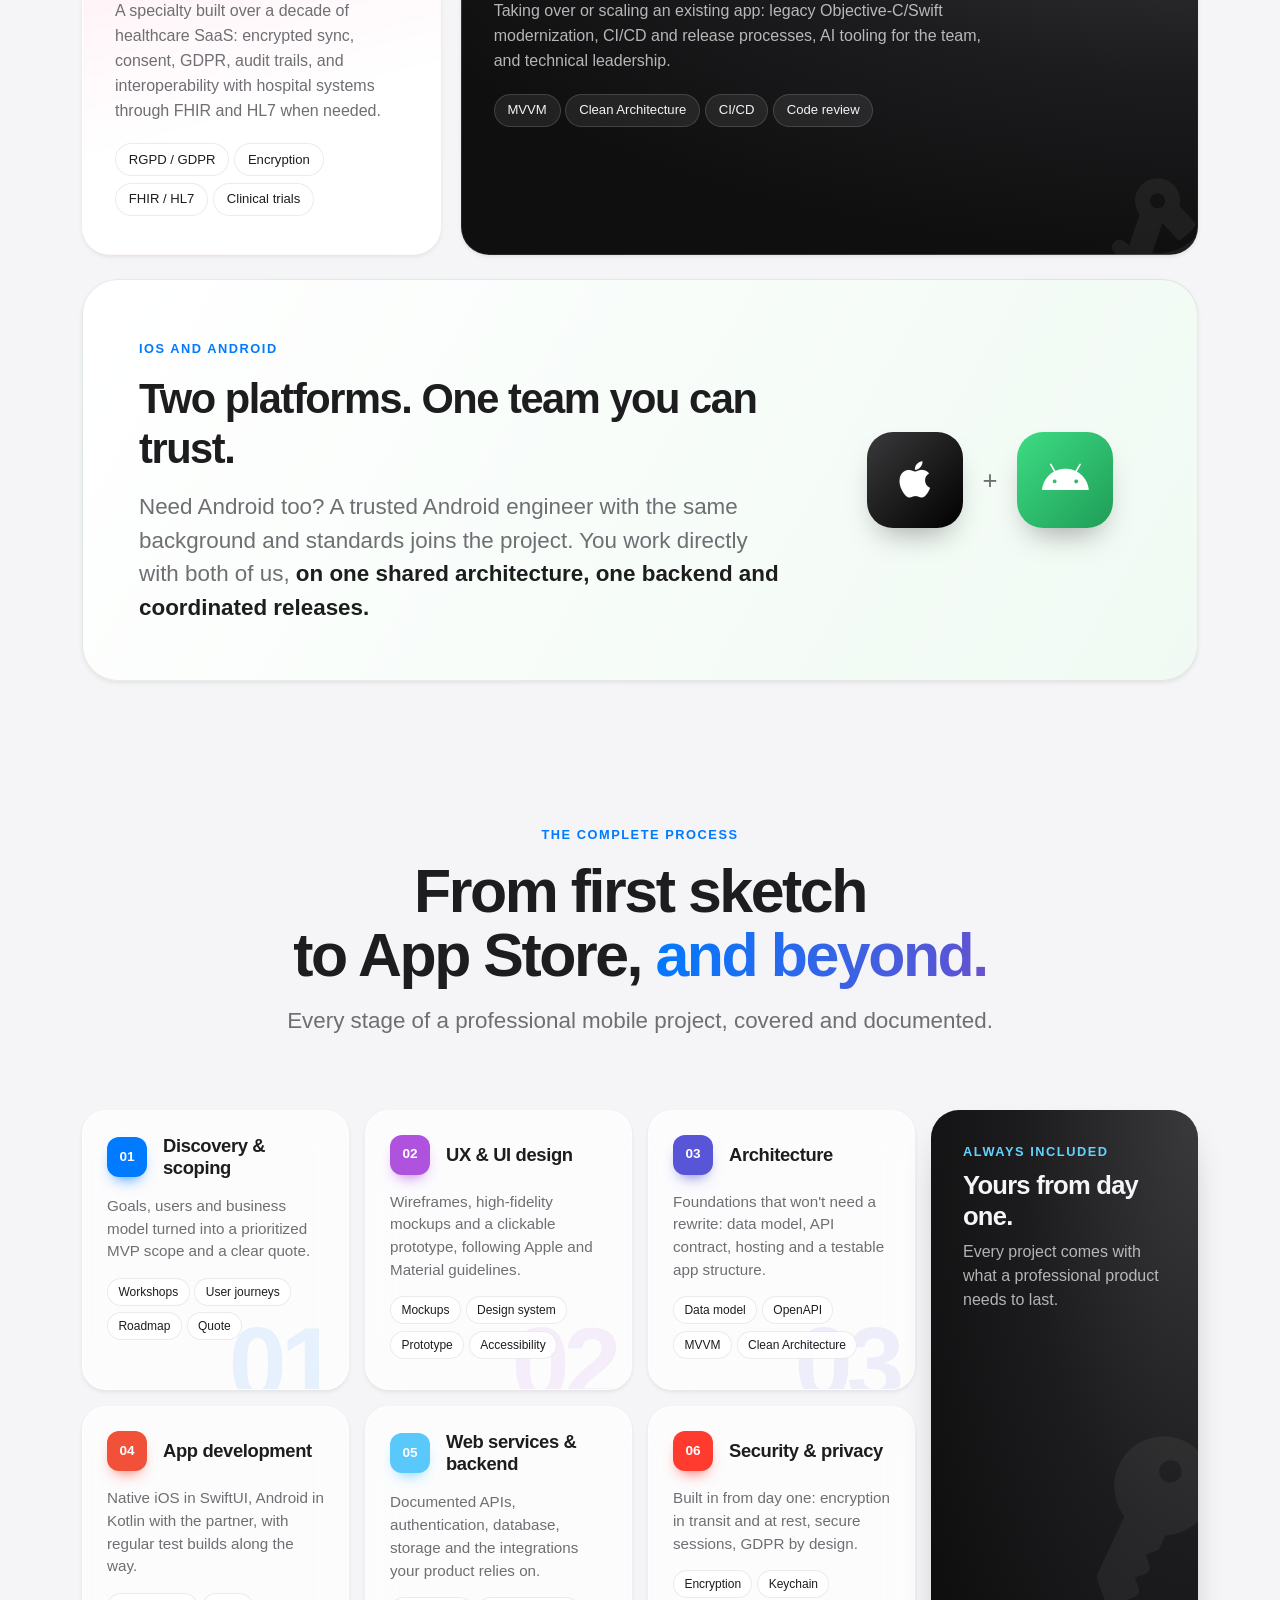
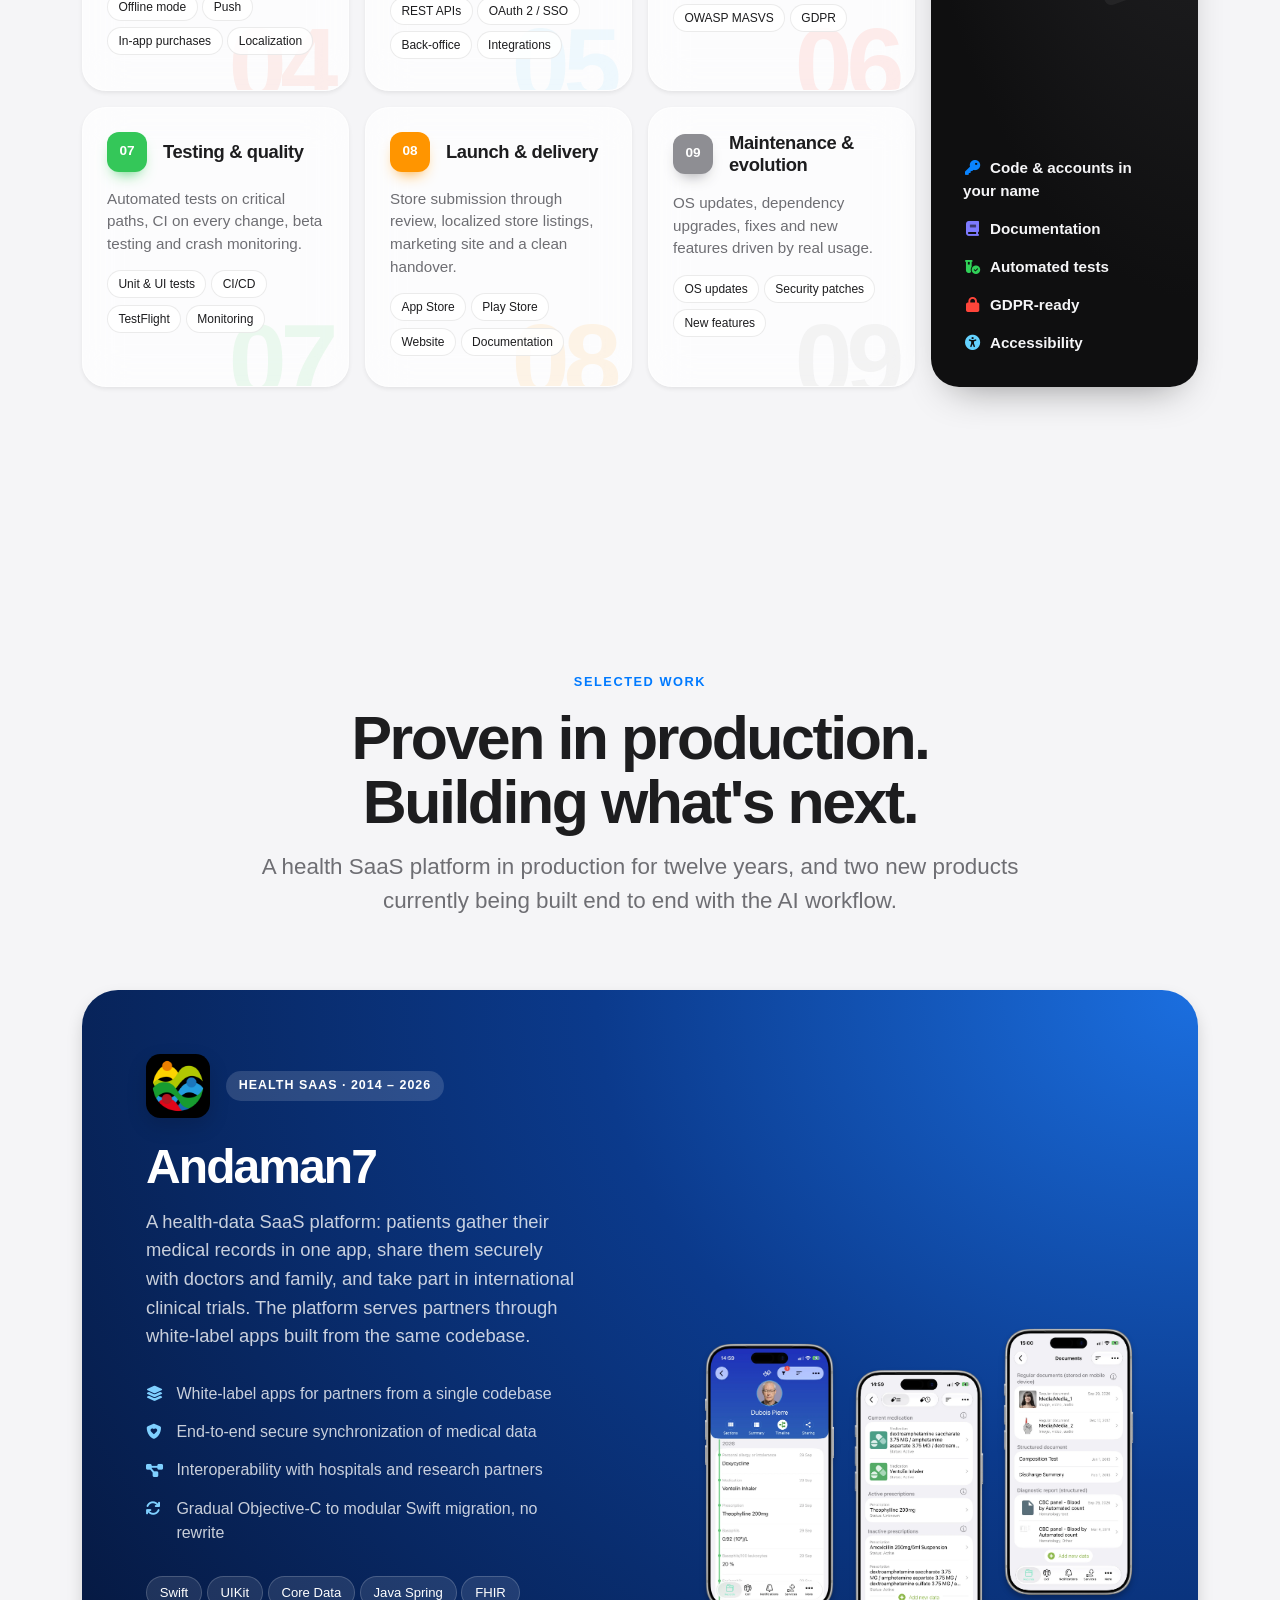
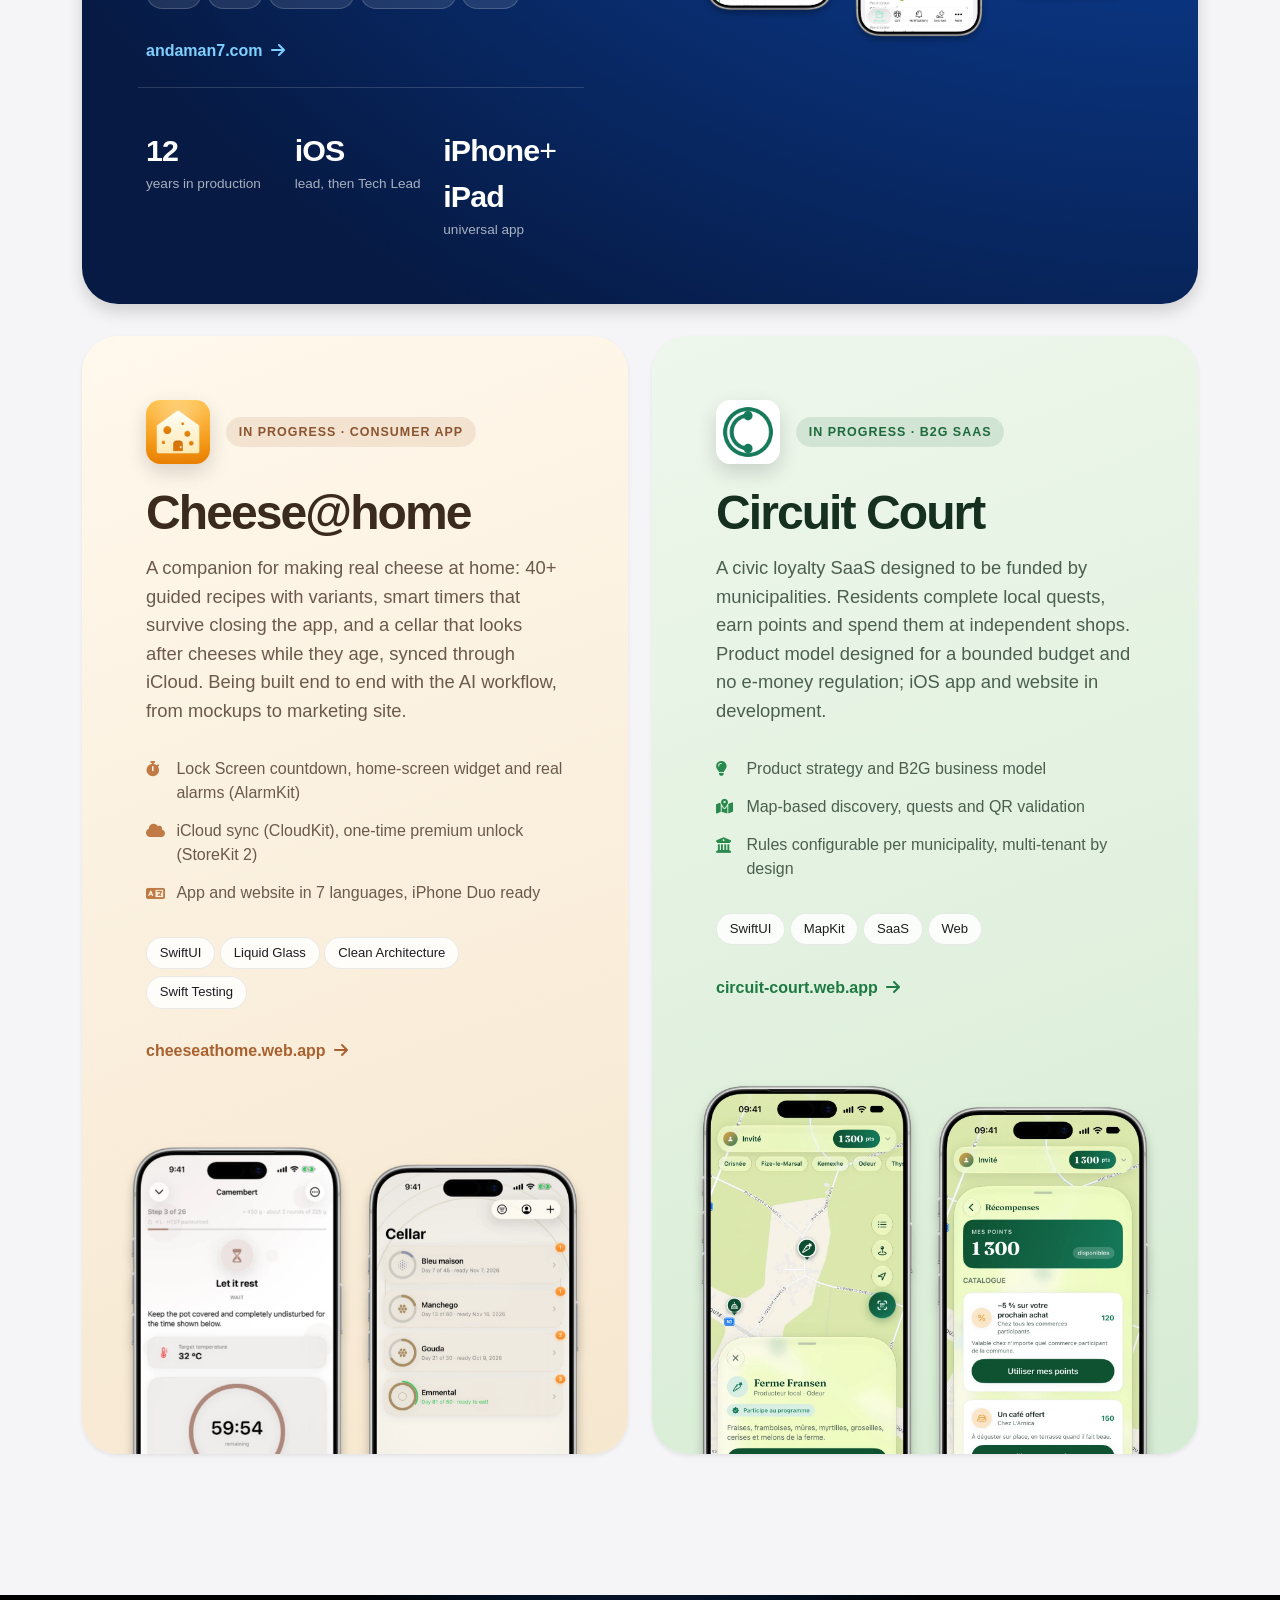
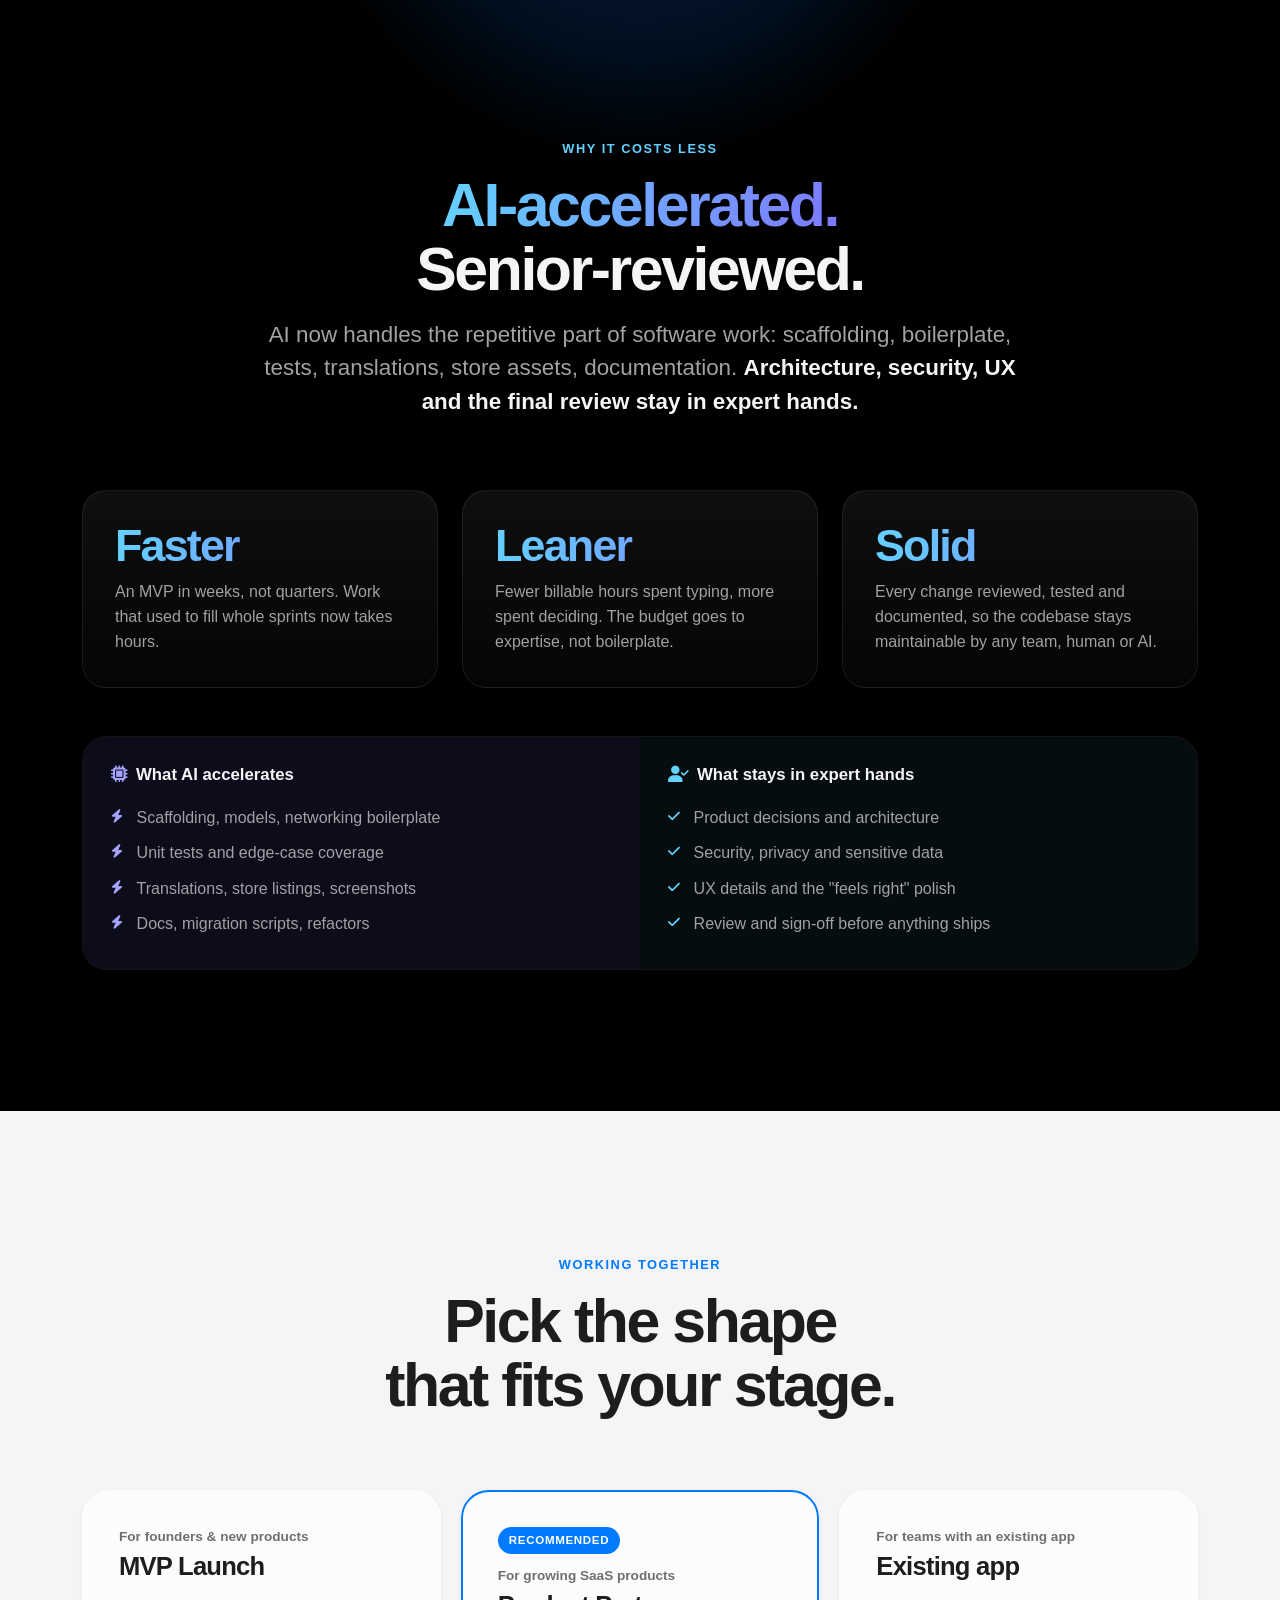
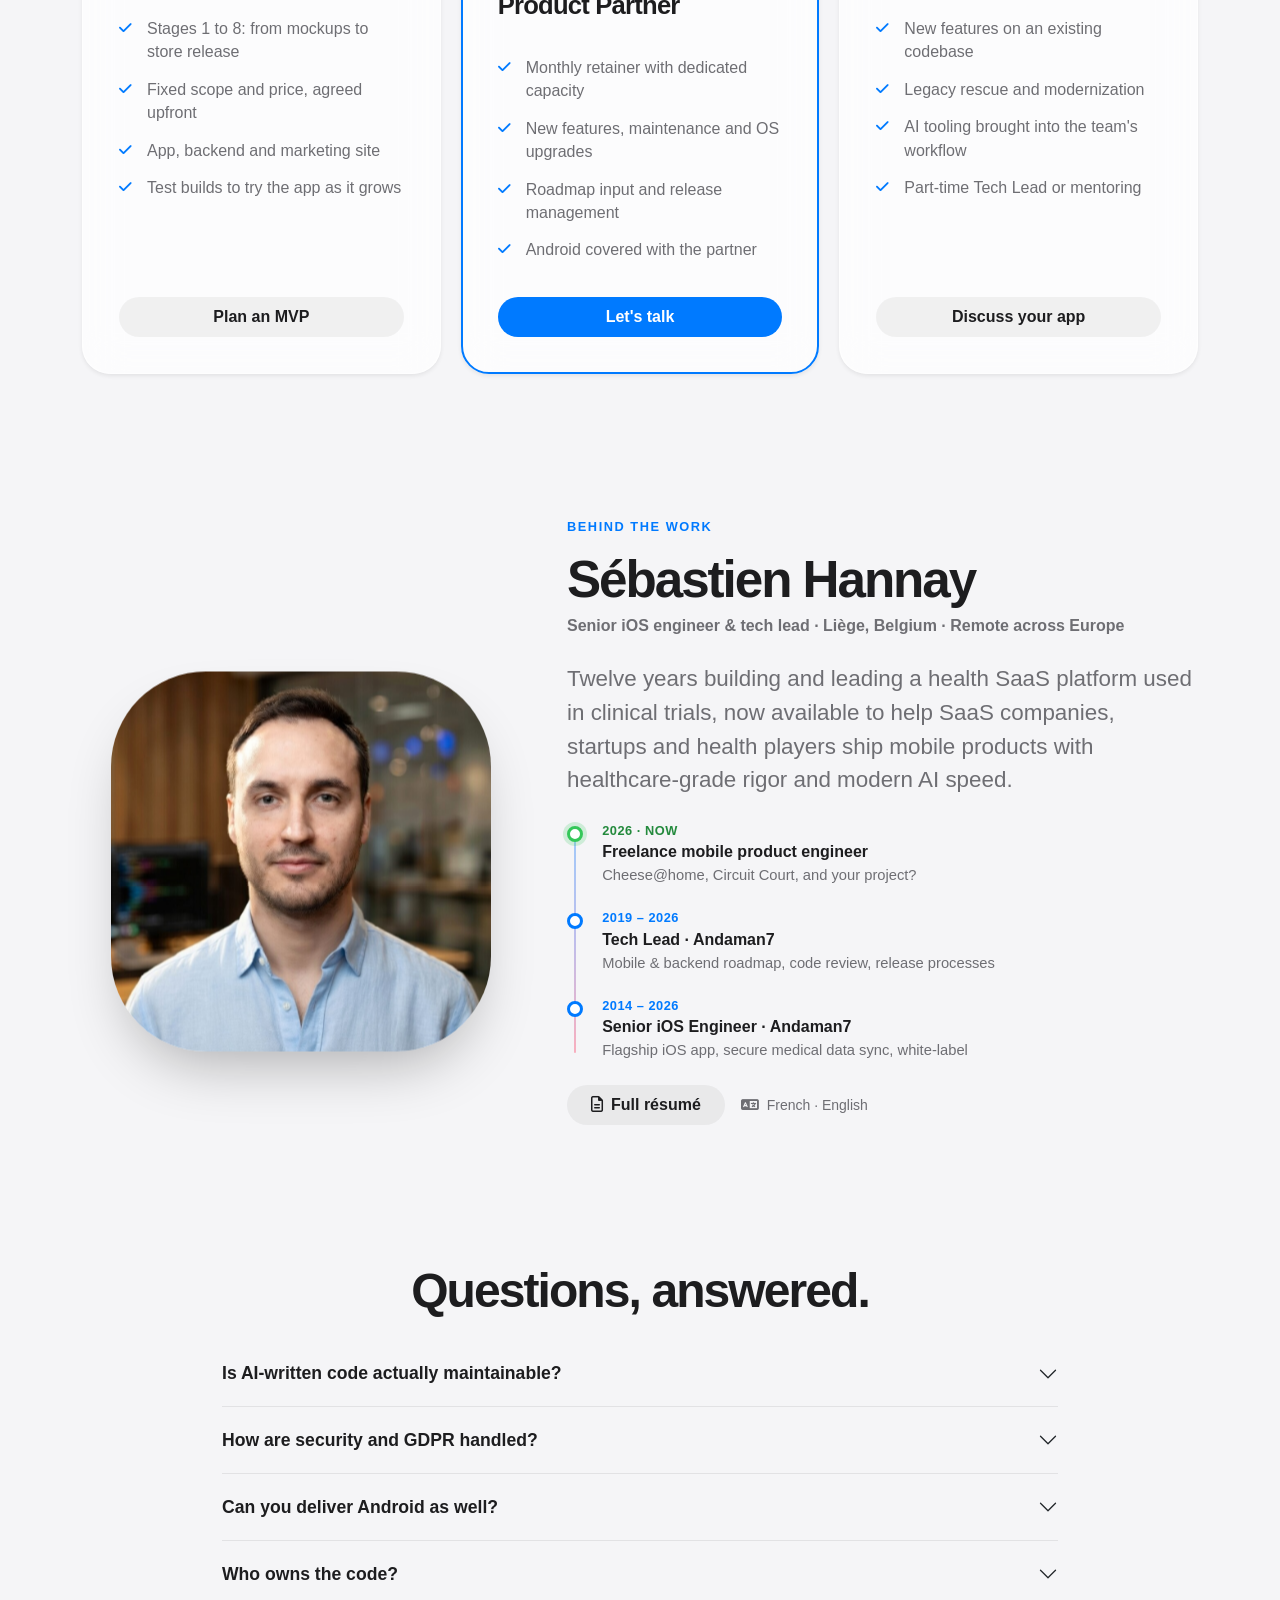
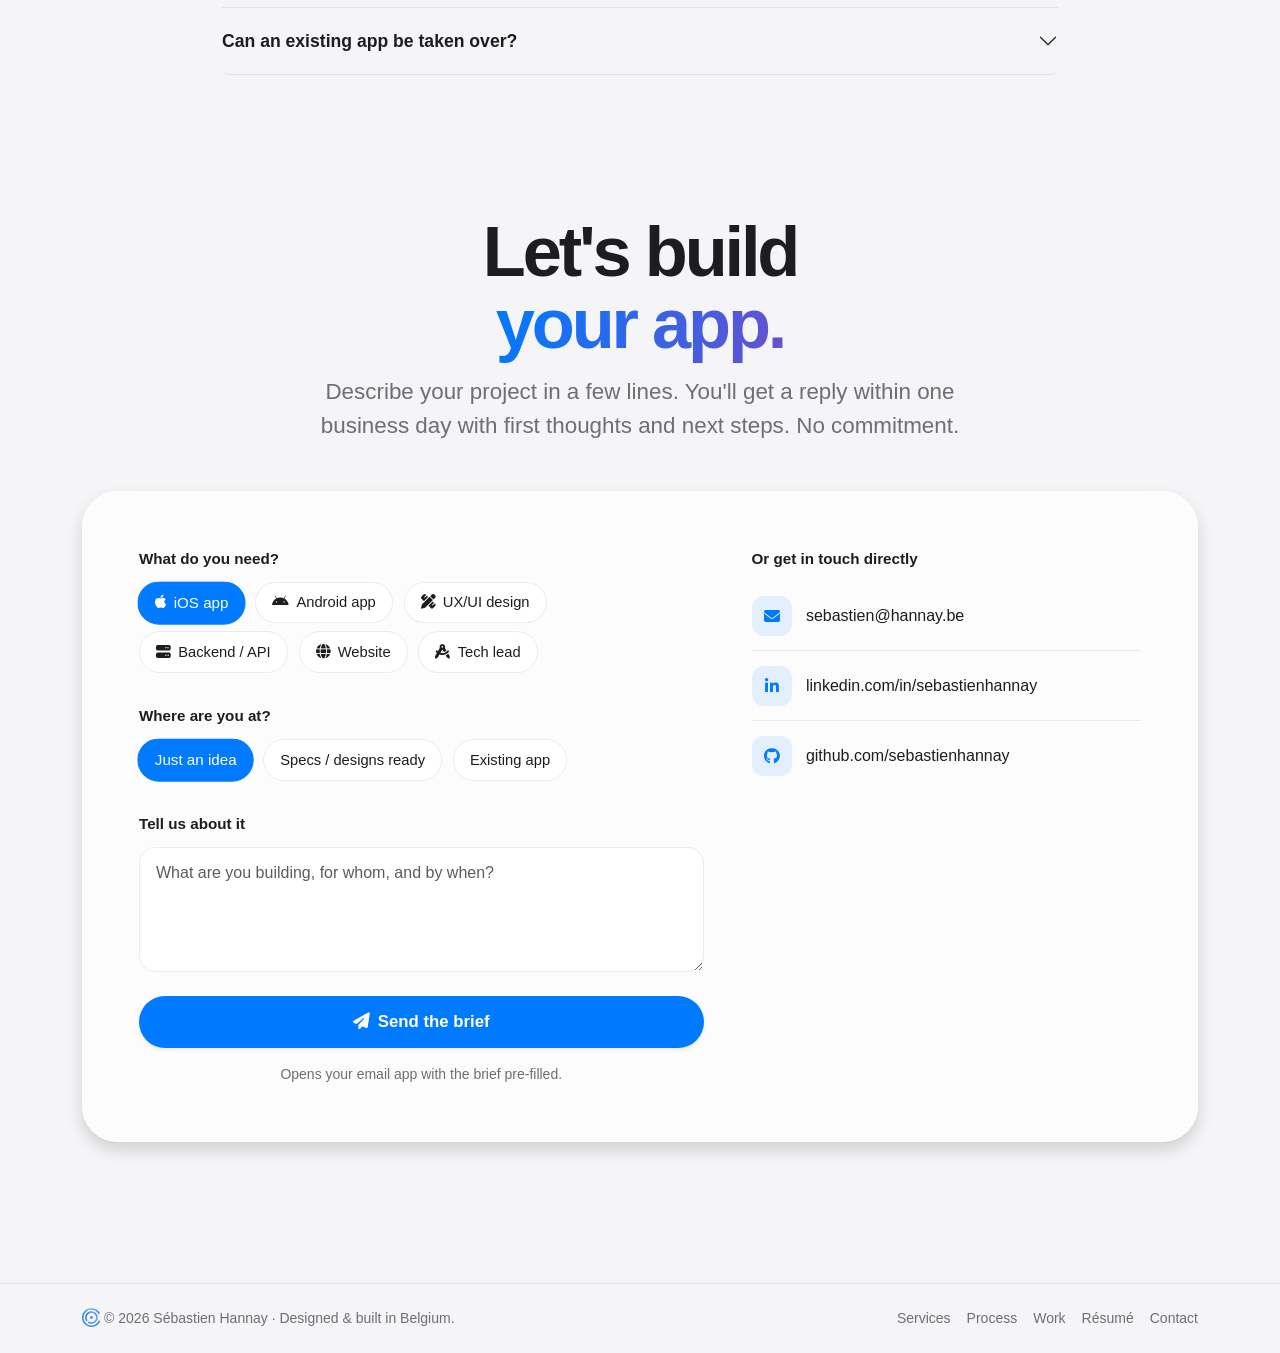
==== commit 96a1de07: "Move to sebastien.hannay.be, new email and BIMI logo - Canonical URLs, social tags, structured data," ====
--- a/public/index.html
+++ b/public/index.html
@@ -3,17 +3,23 @@
 <head>
     <meta charset="UTF-8">
     <meta name="viewport" content="width=device-width, initial-scale=1.0">
+    <script>
+        // The old Firebase addresses forward to the custom domain (same page, query and anchor)
+        if (/^sebastienhannay\.(web\.app|firebaseapp\.com)$/.test(location.hostname)) {
+            location.replace('https://sebastien.hannay.be' + location.pathname + location.search + location.hash);
+        }
+    </script>
     <title>Sébastien Hannay — Mobile apps for SaaS, from idea to App Store</title>
     <meta name="description" content="End-to-end mobile product development for SaaS companies and startups: UX mockups, native iOS, web, APIs, backend, security, testing and App Store delivery. Android through a trusted partner. AI-accelerated, senior-reviewed. Based in Belgium.">
-    <link rel="canonical" href="https://sebastienhannay.web.app/">
+    <link rel="canonical" href="https://sebastien.hannay.be/">
     <meta name="author" content="Sébastien Hannay">
     <meta name="robots" content="index, follow, max-image-preview:large">
     <meta property="og:type" content="website">
-    <meta property="og:url" content="https://sebastienhannay.web.app/">
+    <meta property="og:url" content="https://sebastien.hannay.be/">
     <meta property="og:site_name" content="Sébastien Hannay">
     <meta property="og:title" content="Your app, from idea to App Store — Sébastien Hannay">
     <meta property="og:description" content="End-to-end mobile development for SaaS: design, iOS, web, backend, security, testing and delivery. Thought by humans, accelerated by AI, reviewed by a senior engineer.">
-    <meta property="og:image" content="https://sebastienhannay.web.app/resources/og-image.jpg">
+    <meta property="og:image" content="https://sebastien.hannay.be/resources/og-image.jpg">
     <meta property="og:image:width" content="1200">
     <meta property="og:image:height" content="630">
     <meta property="og:locale" content="en_US">
@@ -21,19 +27,19 @@
     <meta name="twitter:card" content="summary_large_image">
     <meta name="twitter:title" content="Your app, from idea to App Store — Sébastien Hannay">
     <meta name="twitter:description" content="End-to-end mobile development for SaaS: design, iOS, web, backend, security, testing and delivery.">
-    <meta name="twitter:image" content="https://sebastienhannay.web.app/resources/og-image.jpg">
+    <meta name="twitter:image" content="https://sebastien.hannay.be/resources/og-image.jpg">
     <script type="application/ld+json">
     {
       "@context": "https://schema.org",
       "@graph": [
         {
           "@type": "Person",
-          "@id": "https://sebastienhannay.web.app/#person",
+          "@id": "https://sebastien.hannay.be/#person",
           "name": "Sébastien Hannay",
           "jobTitle": "Freelance iOS & mobile product engineer",
-          "url": "https://sebastienhannay.web.app/",
-          "image": "https://sebastienhannay.web.app/resources/profile.jpg",
-          "email": "mailto:seb.hannay@gmail.com",
+          "url": "https://sebastien.hannay.be/",
+          "image": "https://sebastien.hannay.be/resources/profile.jpg",
+          "email": "mailto:sebastien@hannay.be",
           "address": { "@type": "PostalAddress", "addressLocality": "Liège", "addressCountry": "BE" },
           "alumniOf": { "@type": "CollegeOrUniversity", "name": "Université de Liège" },
           "knowsLanguage": ["fr", "en"],
@@ -42,12 +48,12 @@
         },
         {
           "@type": "ProfessionalService",
-          "@id": "https://sebastienhannay.web.app/#service",
+          "@id": "https://sebastien.hannay.be/#service",
           "name": "Sébastien Hannay — Mobile apps for SaaS",
-          "url": "https://sebastienhannay.web.app/",
-          "image": "https://sebastienhannay.web.app/resources/og-image.jpg",
+          "url": "https://sebastien.hannay.be/",
+          "image": "https://sebastien.hannay.be/resources/og-image.jpg",
           "description": "End-to-end mobile product development for SaaS companies and startups: UX/UI design, native iOS, Android through a partner, web services and backend, security, testing and App Store delivery.",
-          "founder": { "@id": "https://sebastienhannay.web.app/#person" },
+          "founder": { "@id": "https://sebastien.hannay.be/#person" },
           "areaServed": ["BE", "FR", "LU", "NL", "Europe"],
           "address": { "@type": "PostalAddress", "addressLocality": "Liège", "addressCountry": "BE" },
           "availableLanguage": ["French", "English"],
@@ -813,7 +819,7 @@
                 </div>
                 <div class="col-lg-5">
                     <span class="brief-label"><span class="en">Or get in touch directly</span><span class="fr">Ou contact direct</span></span>
-                    <a class="direct-link" href="mailto:seb.hannay@gmail.com"><span class="ico"><i class="fa-solid fa-envelope"></i></span>seb.hannay@gmail.com</a>
+                    <a class="direct-link" href="mailto:sebastien@hannay.be"><span class="ico"><i class="fa-solid fa-envelope"></i></span>sebastien@hannay.be</a>
                     <a class="direct-link" href="https://linkedin.com/in/sebastienhannay" target="_blank" rel="noopener"><span class="ico"><i class="fa-brands fa-linkedin-in"></i></span>linkedin.com/in/sebastienhannay</a>
                     <a class="direct-link" href="https://github.com/sebastienhannay" target="_blank" rel="noopener"><span class="ico"><i class="fa-brands fa-github"></i></span>github.com/sebastienhannay</a>
                 </div>
@@ -837,6 +843,6 @@
 </footer>
 
 <script src="https://cdn.jsdelivr.net/npm/bootstrap@5.3.2/dist/js/bootstrap.bundle.min.js" defer></script>
-<script src="js/site.js?v=67e71c2d75"></script>
+<script src="js/site.js?v=9c9db8badc"></script>
 </body>
 </html>
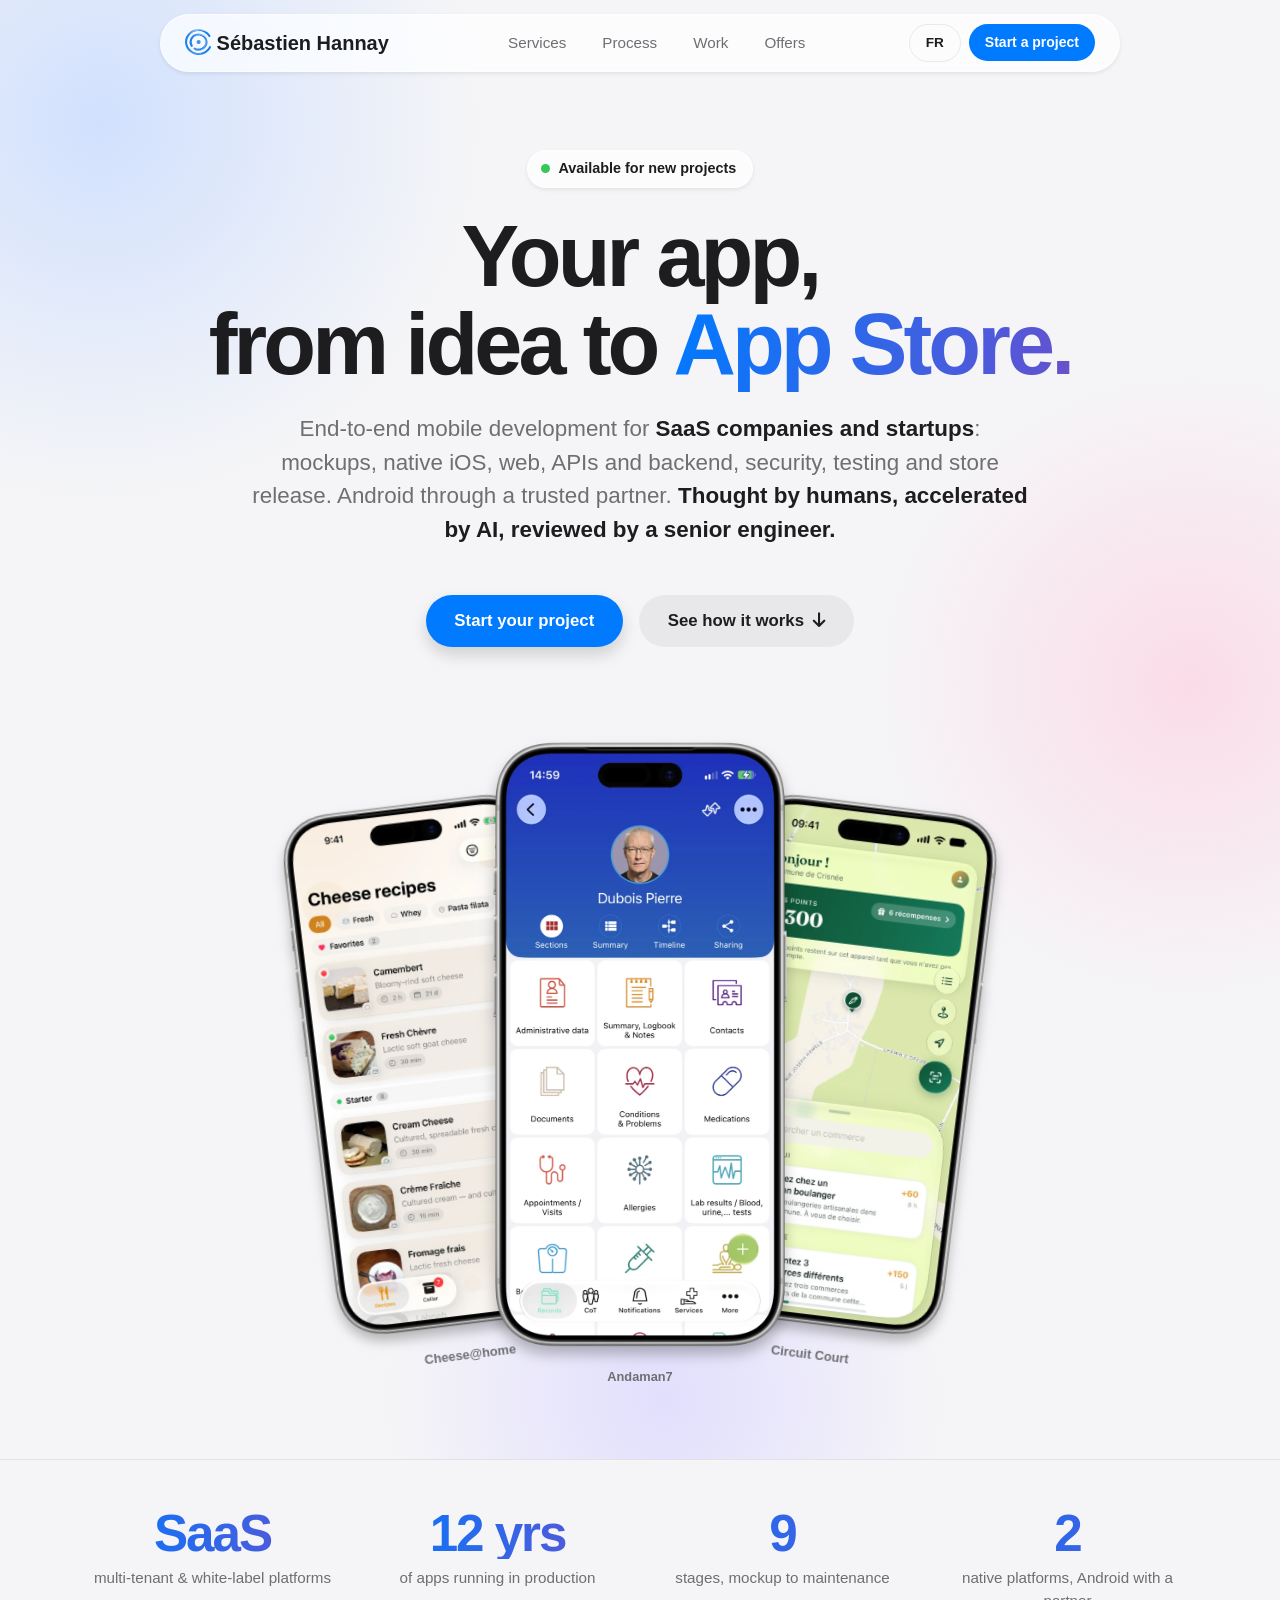
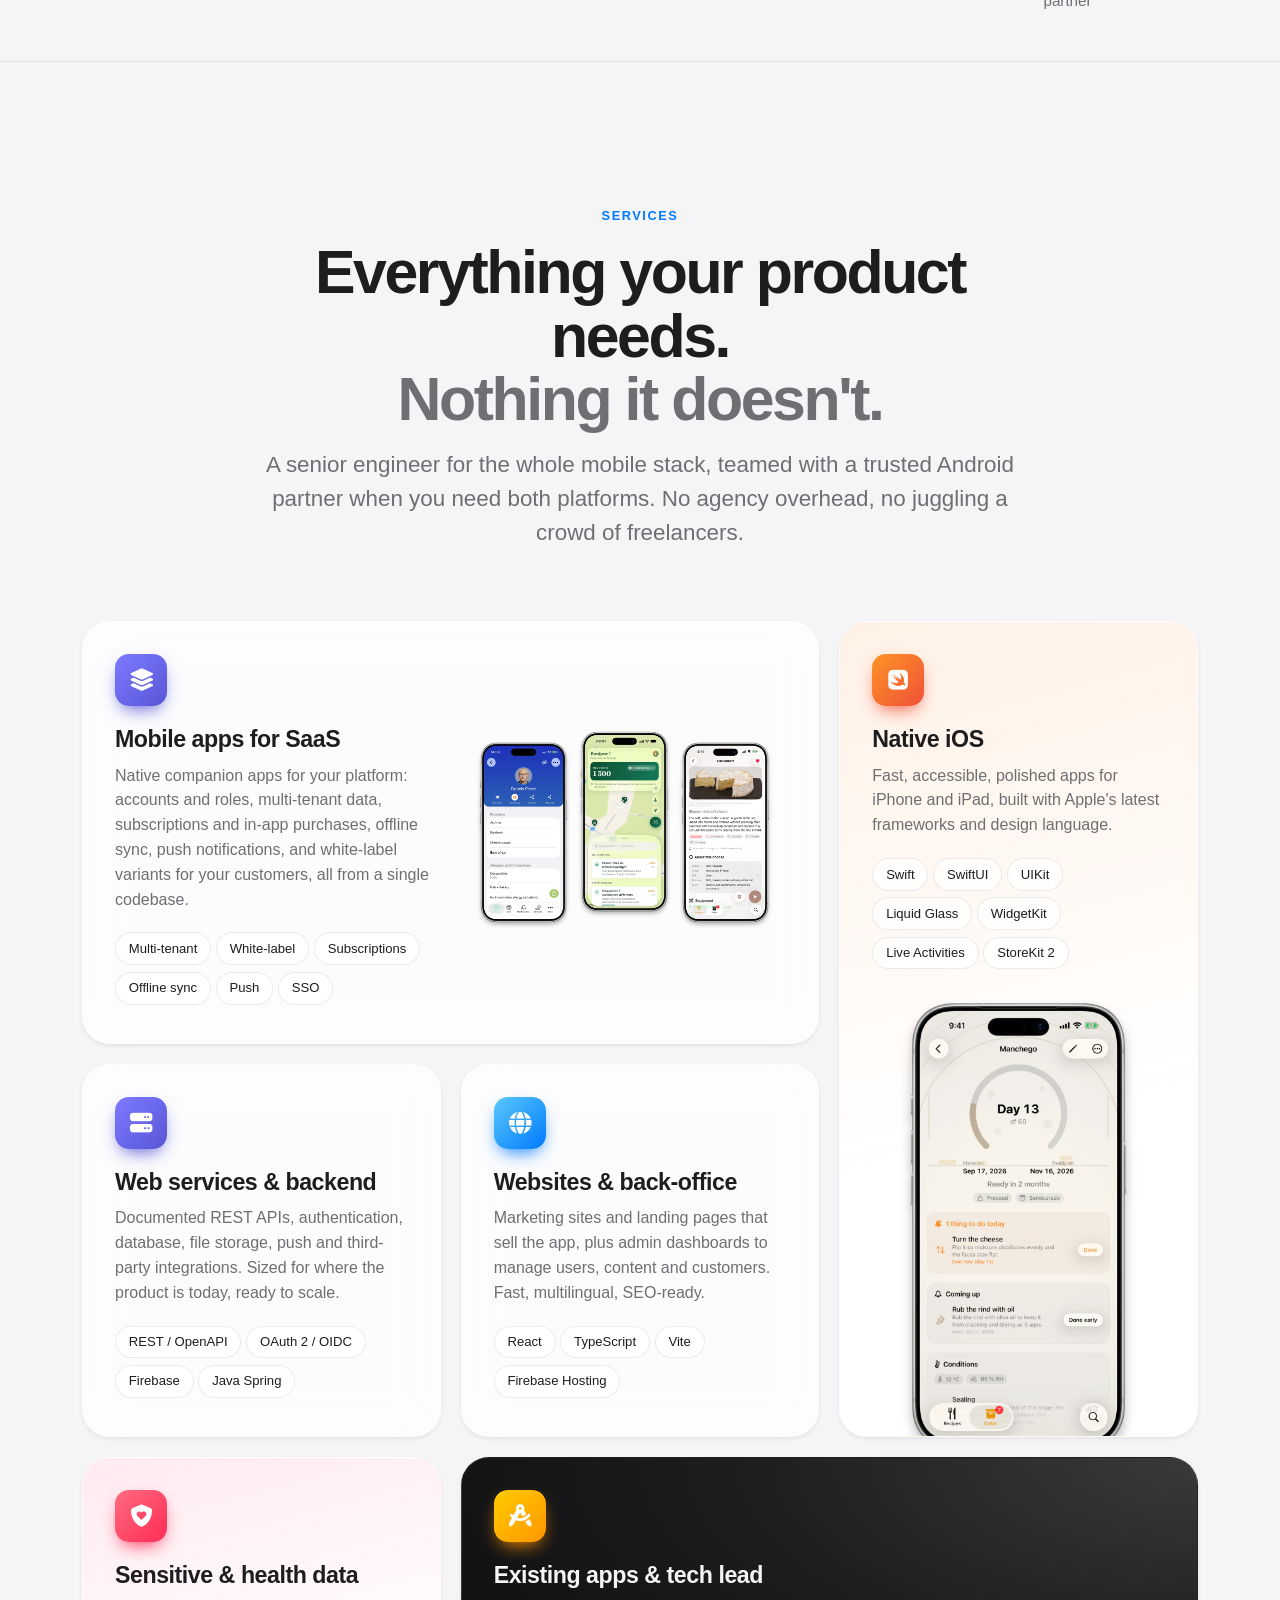
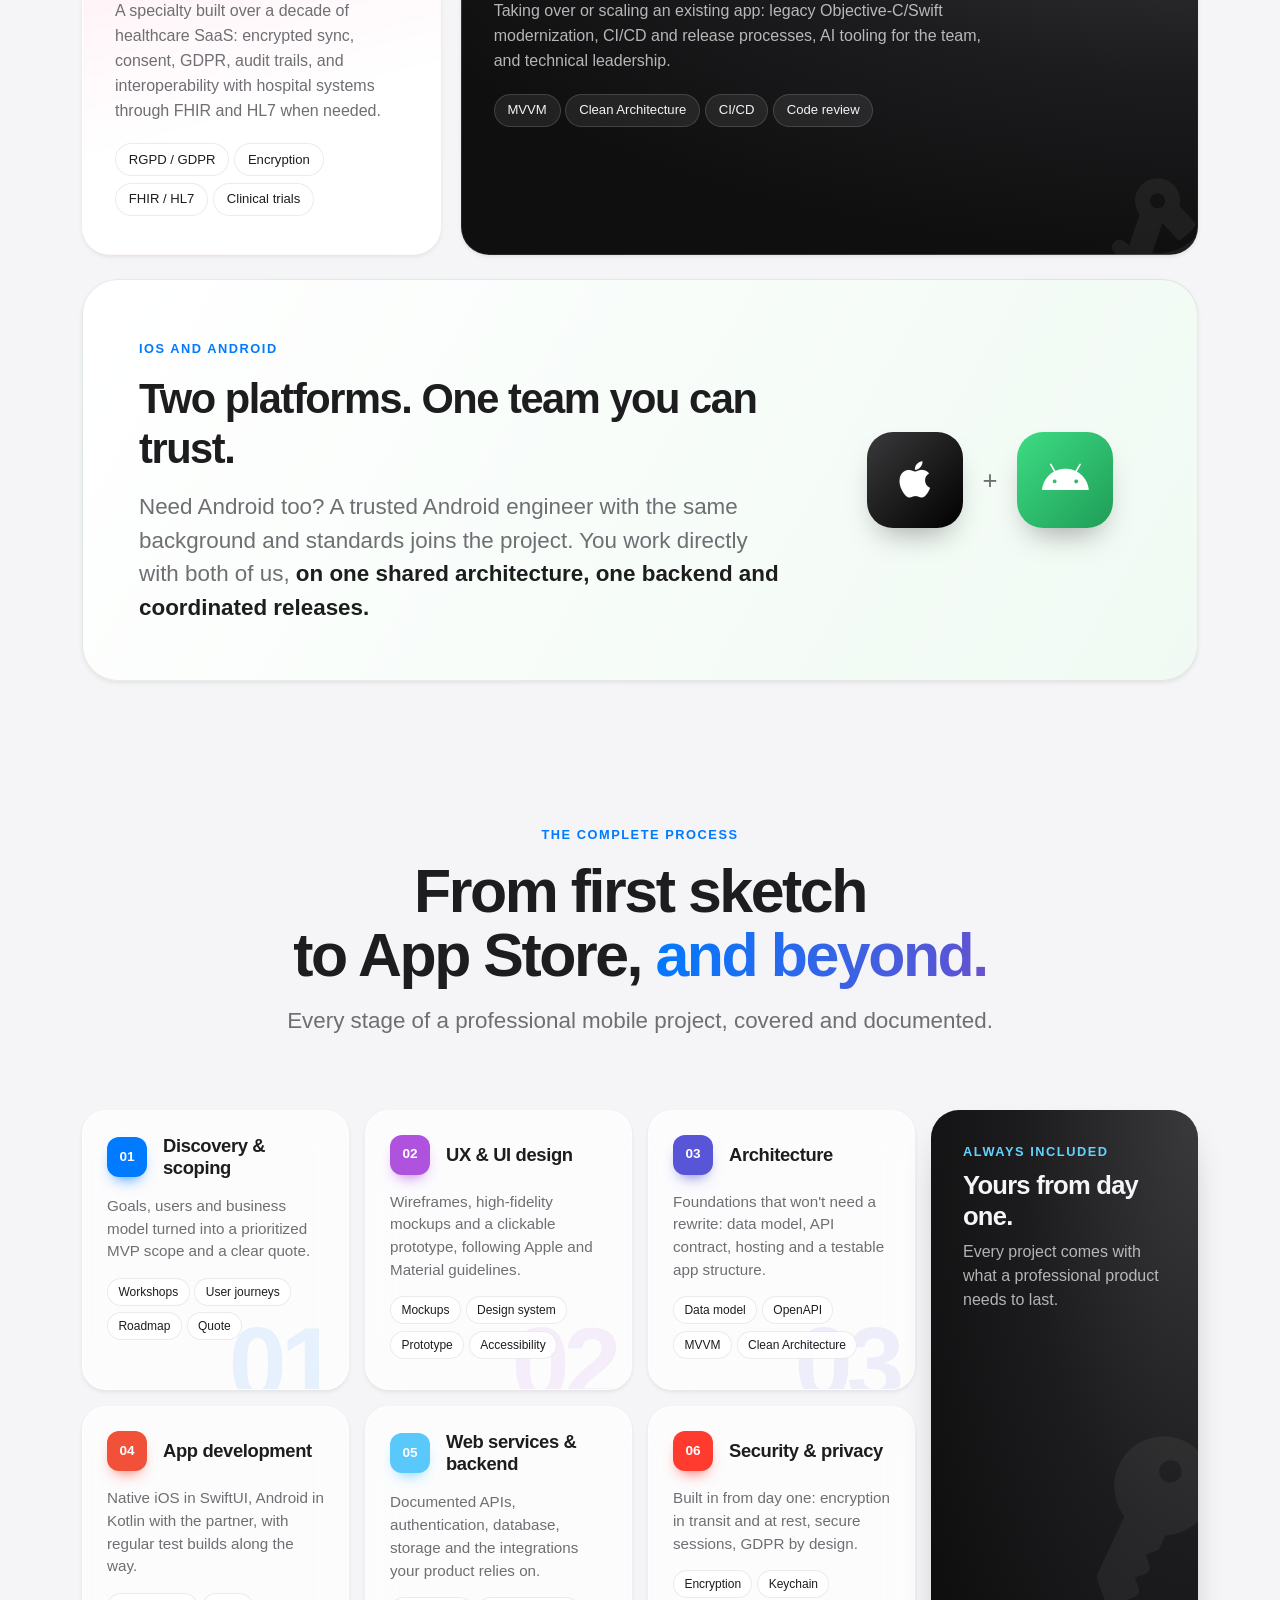
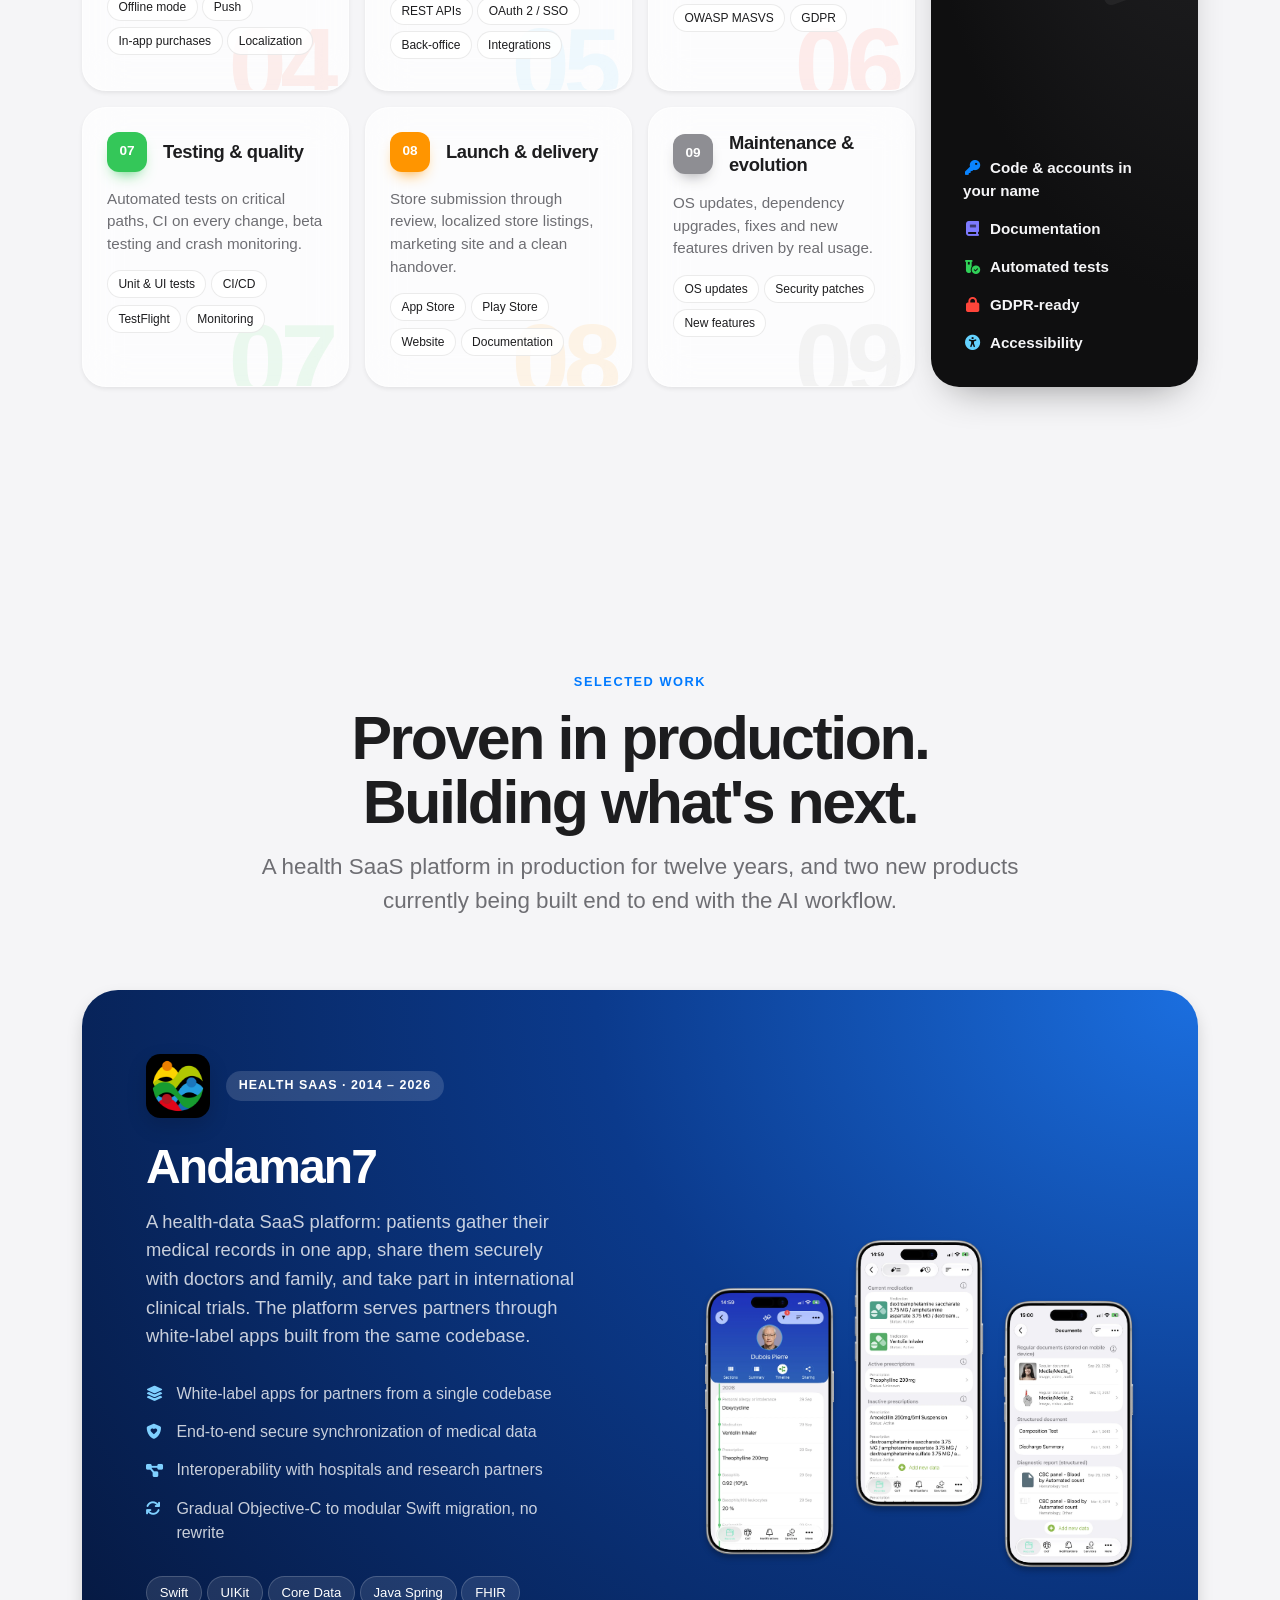
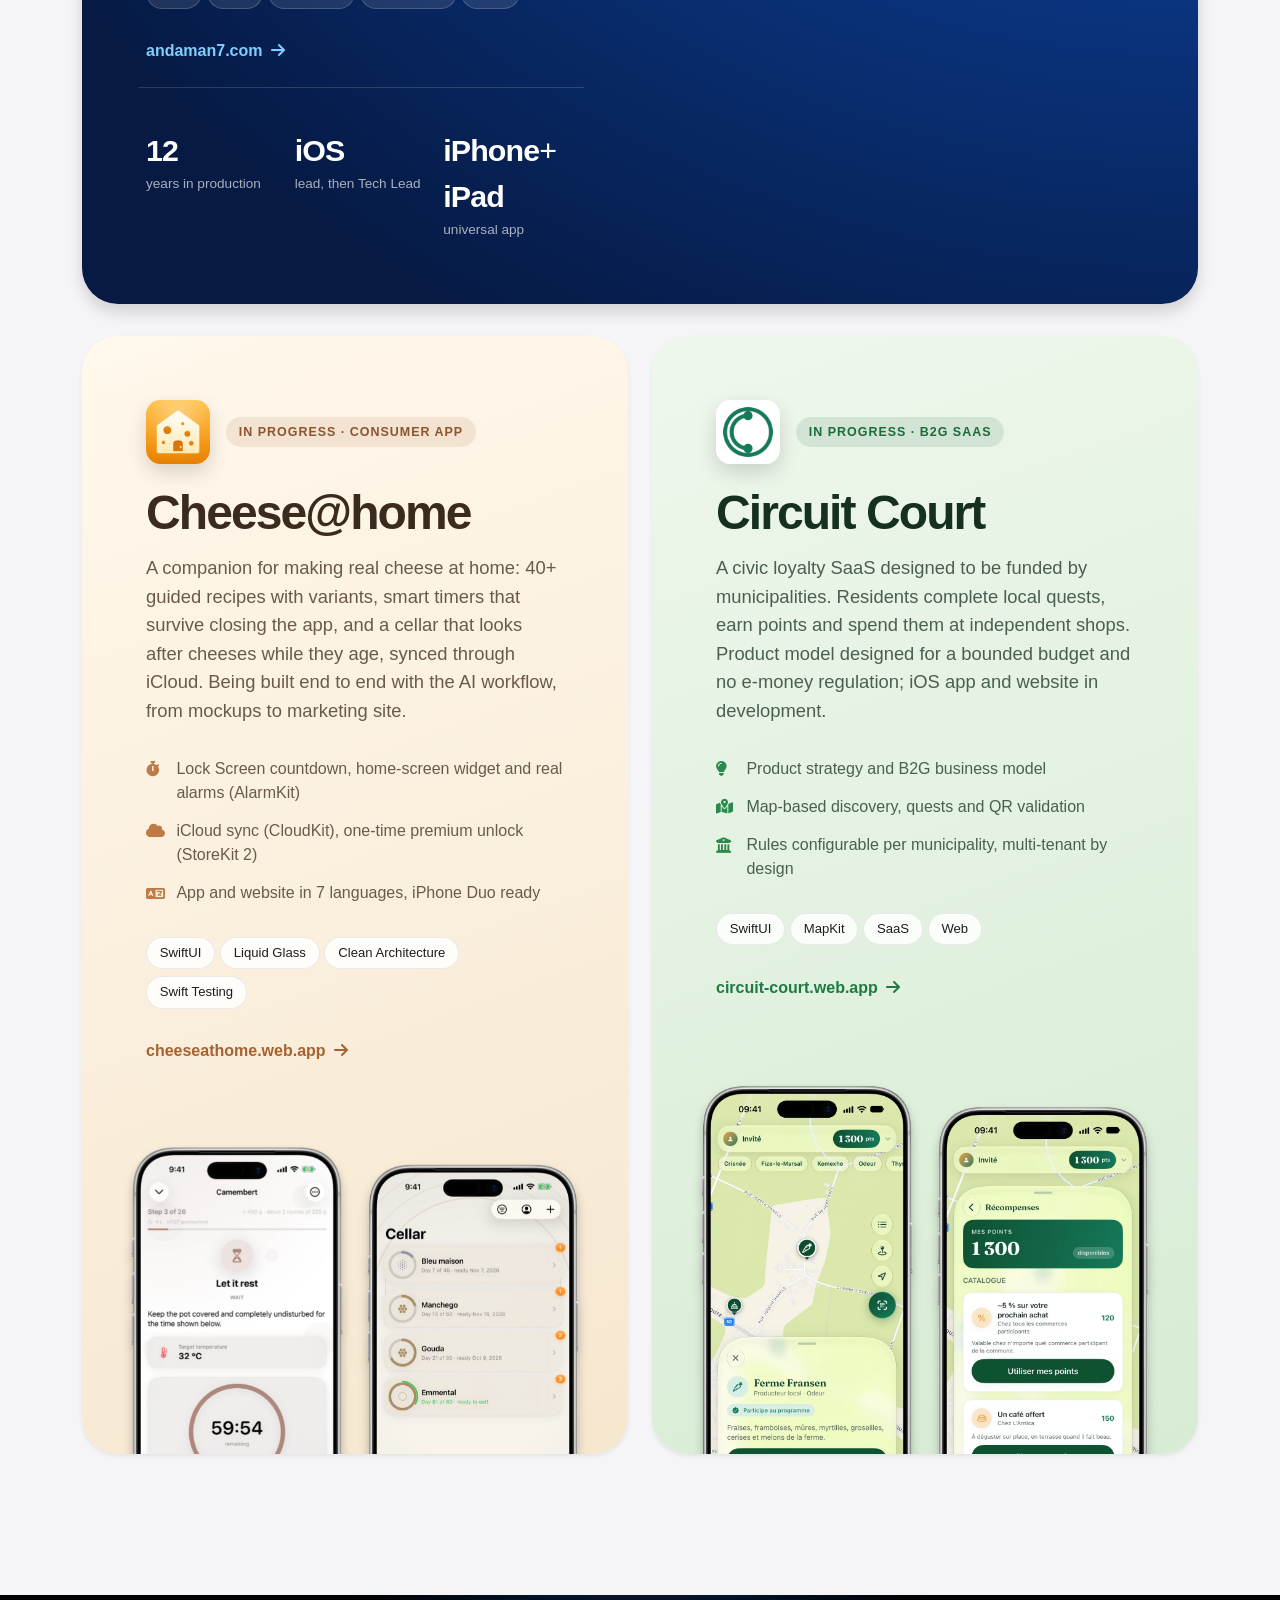
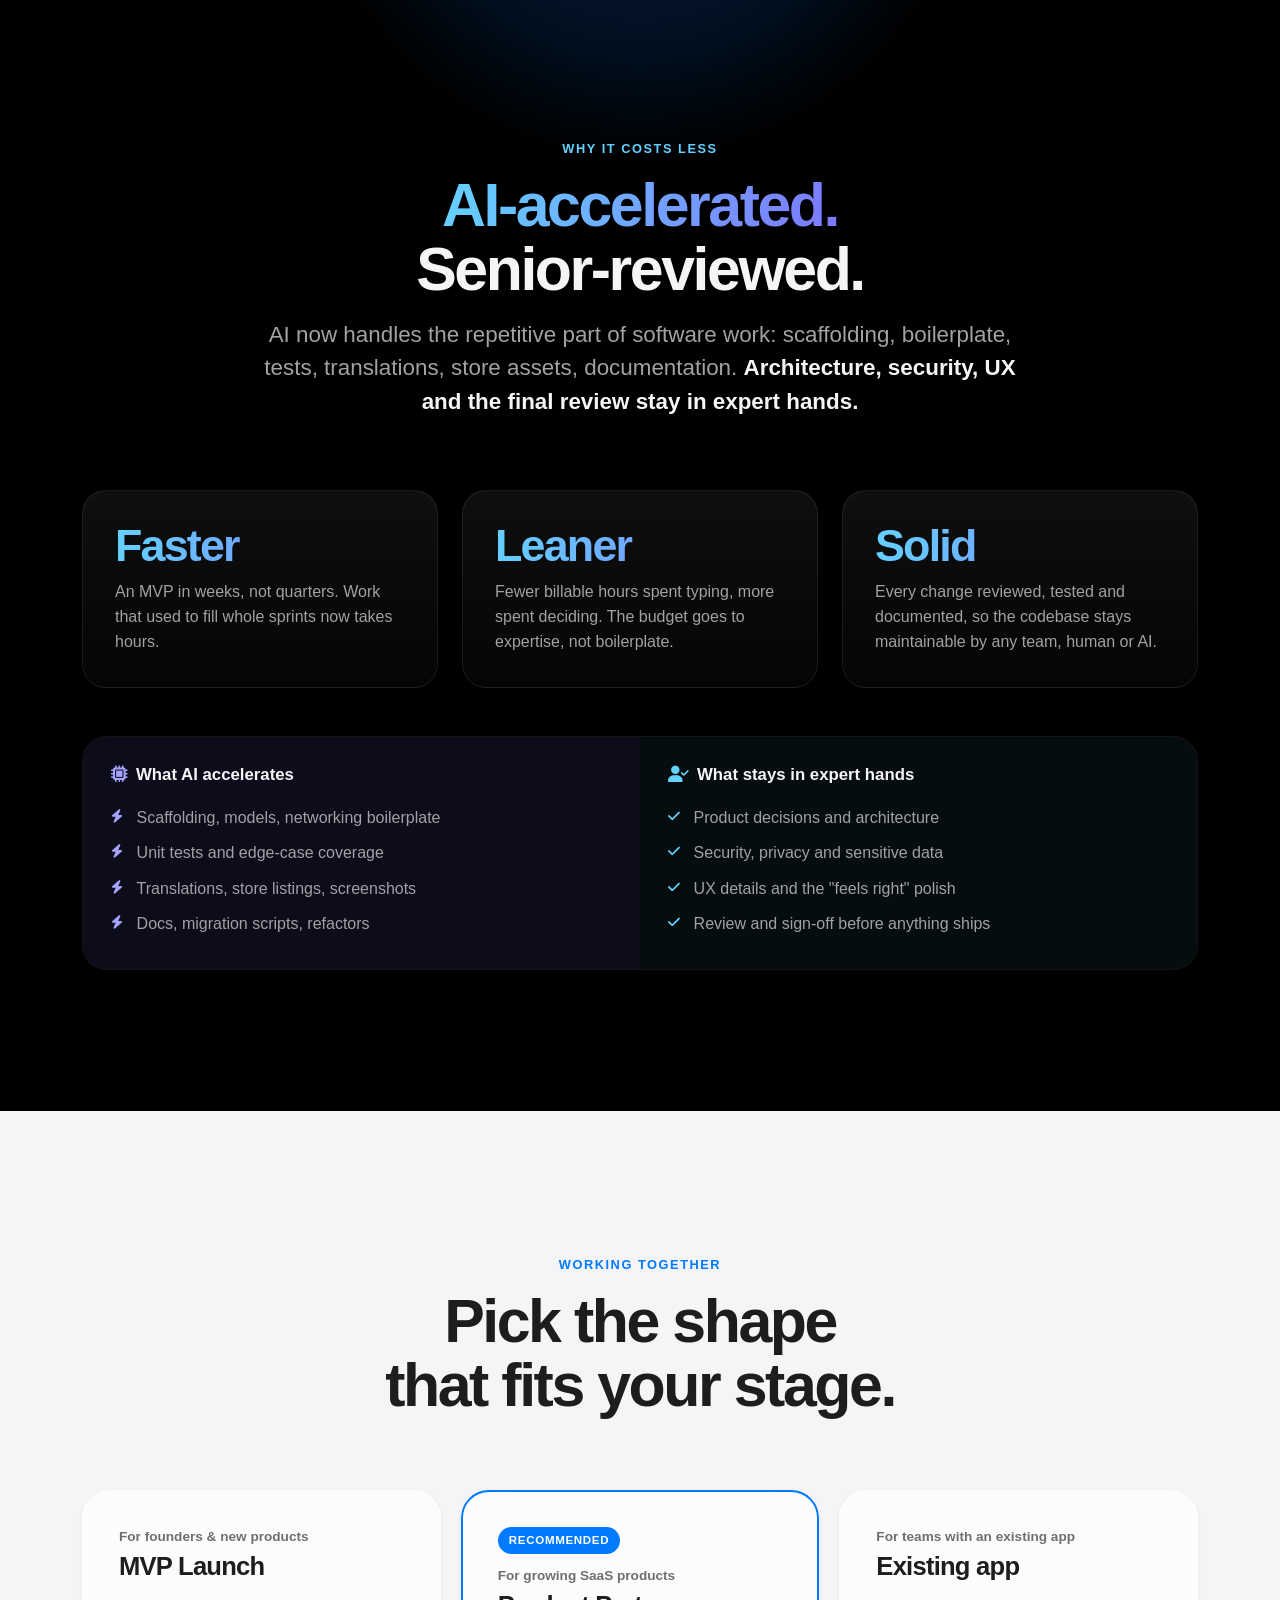
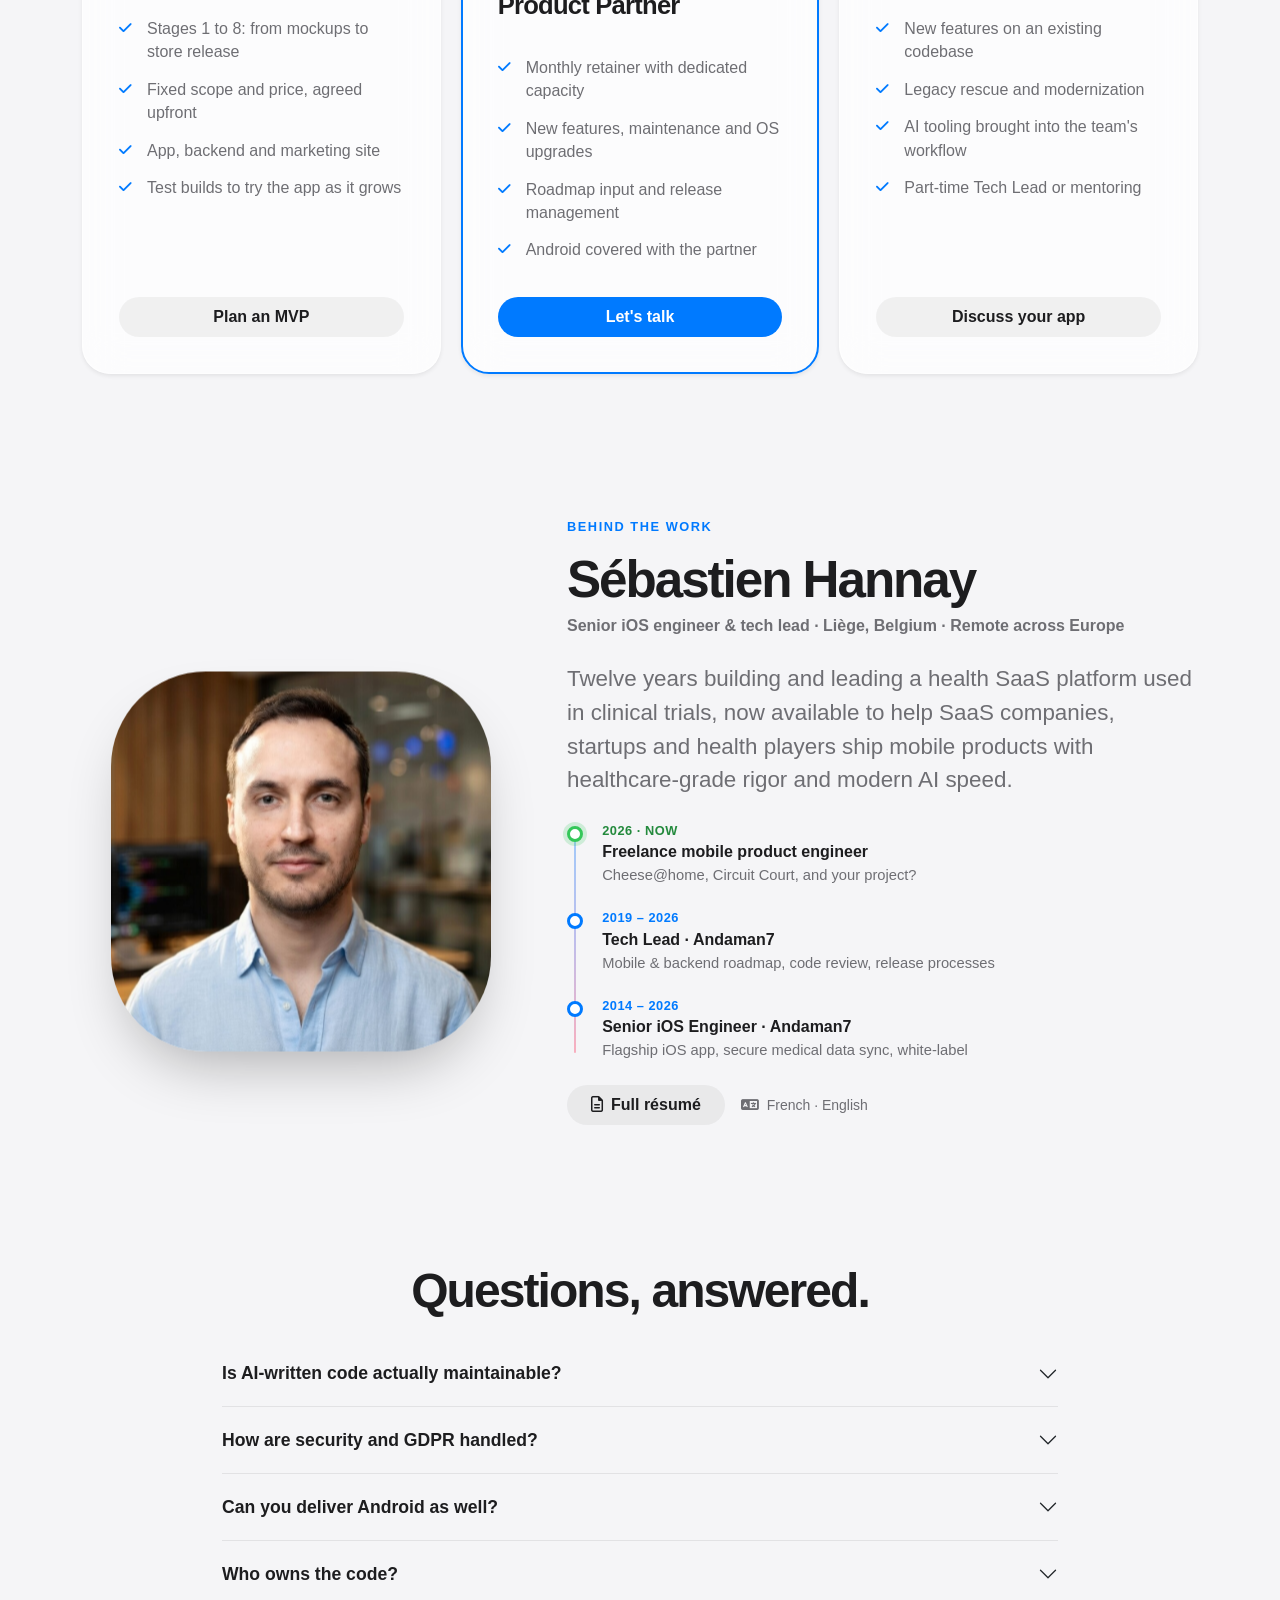
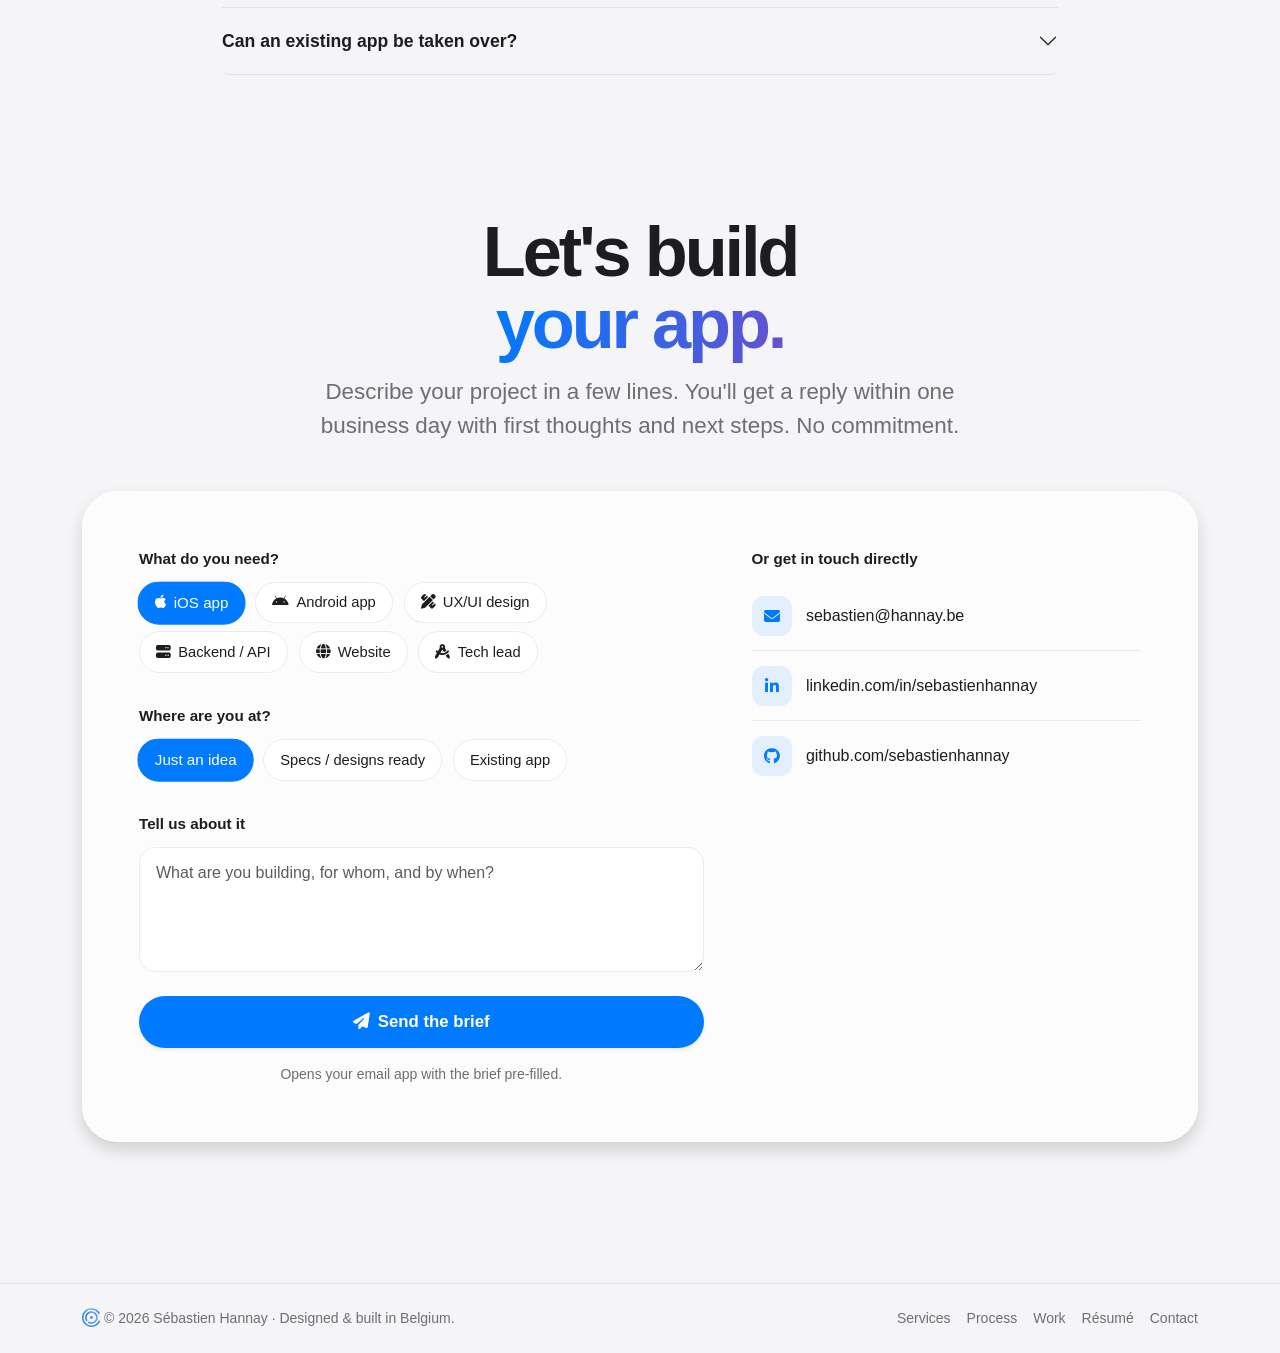
==== commit c2d938a4: "Hero gradient reaches the stats line, phones never cropped - The hero glows move into their own clip" ====
--- a/public/index.html
+++ b/public/index.html
@@ -76,7 +76,7 @@
     <link rel="preconnect" href="https://cdnjs.cloudflare.com" crossorigin>
     <link href="https://cdn.jsdelivr.net/npm/bootstrap@5.3.2/dist/css/bootstrap.min.css" rel="stylesheet">
     <link rel="stylesheet" href="https://cdnjs.cloudflare.com/ajax/libs/font-awesome/6.4.2/css/all.min.css">
-    <link rel="stylesheet" href="css/site.css?v=f30df2c863">
+    <link rel="stylesheet" href="css/site.css?v=5e40b61f0d">
 </head>
 <body class="lang-en" data-bs-spy="scroll" data-bs-target="#main-nav" data-bs-offset="120">
 <script>
@@ -118,9 +118,11 @@
 
 <!-- ============ HERO ============ -->
 <header id="top" class="hero">
-    <div class="ambient-orb orb-1"></div>
-    <div class="ambient-orb orb-2"></div>
-    <div class="ambient-orb orb-3"></div>
+    <div class="hero-backdrop" aria-hidden="true">
+        <div class="ambient-orb orb-1"></div>
+        <div class="ambient-orb orb-2"></div>
+        <div class="ambient-orb orb-3"></div>
+    </div>
 
     <div class="container position-relative z-1 text-center">
         <div class="hero-anim" style="--hero-delay:0ms">
@@ -167,7 +169,7 @@
 </header>
 
 <!-- ============ STATS ============ -->
-<section class="stats py-5 mt-5">
+<section class="stats py-5">
     <div class="container">
         <div class="row text-center g-4">
             <div class="col-6 col-md-3" data-aos="fade-up">
@@ -843,6 +845,6 @@
 </footer>
 
 <script src="https://cdn.jsdelivr.net/npm/bootstrap@5.3.2/dist/js/bootstrap.bundle.min.js" defer></script>
-<script src="js/site.js?v=9c9db8badc"></script>
+<script src="js/site.js?v=5bc60b0682"></script>
 </body>
 </html>
--- a/public/css/site.css
+++ b/public/css/site.css
@@ -160,7 +160,15 @@
 .link-arrow:hover i { transform: translateX(4px); }
 
 /* ---------- Hero ---------- */
-.hero { position: relative; overflow: hidden; padding: 150px 0 60px; }
+/* The glows live in their own clipped layer (.hero-backdrop), so the phones
+   and their labels are never cut while they move on scroll. The backdrop
+   ends exactly on the stats separator line: the 48px that used to sit
+   between the hero and the stats is now the hero's bottom padding. */
+.hero { position: relative; overflow: hidden; padding: 150px 0 108px; }
+@supports (overflow-x: clip) {
+    .hero { overflow: visible; overflow-x: clip; } /* sideways only: phones may move down freely */
+}
+.hero-backdrop { position: absolute; inset: 0; overflow: hidden; z-index: 0; pointer-events: none; }
 /* Soft glows drawn with radial gradients: same look as a blurred circle,
    but no filter for Safari to recompute on every frame. */
 .ambient-orb {
